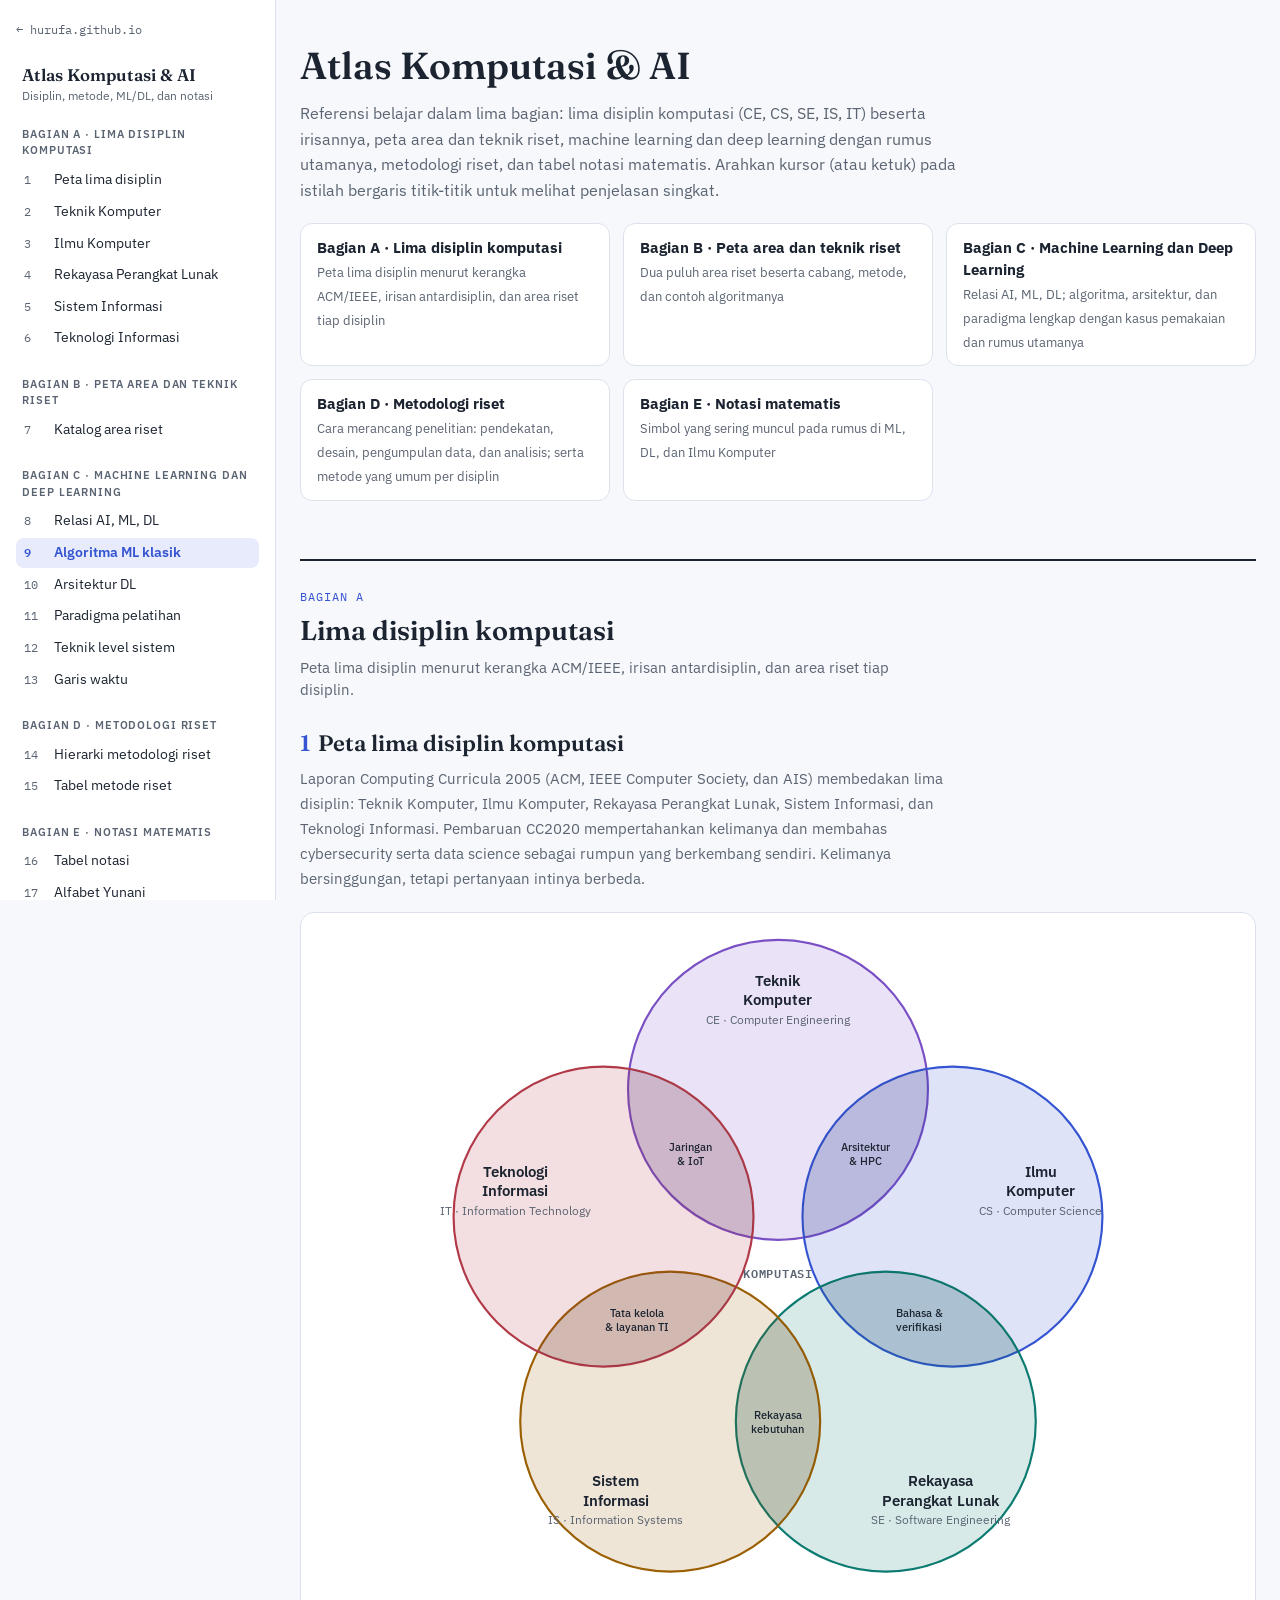
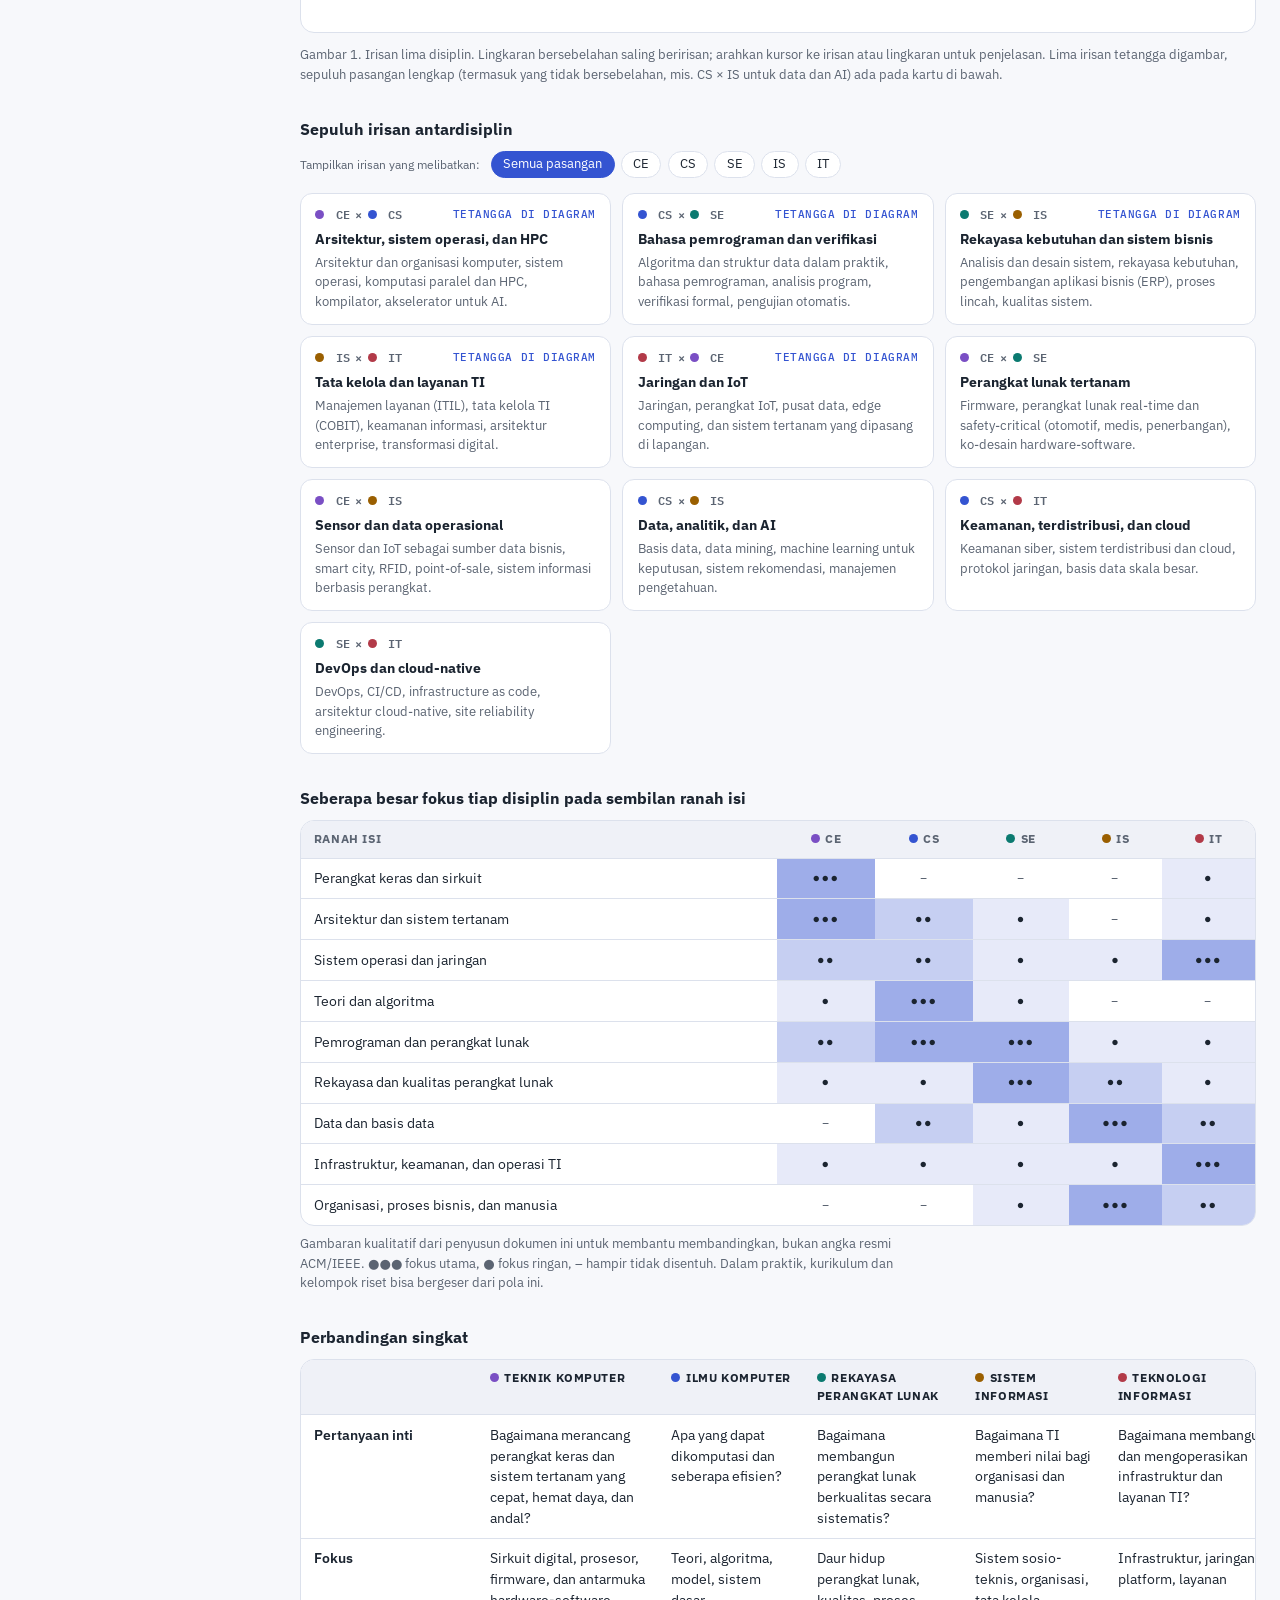
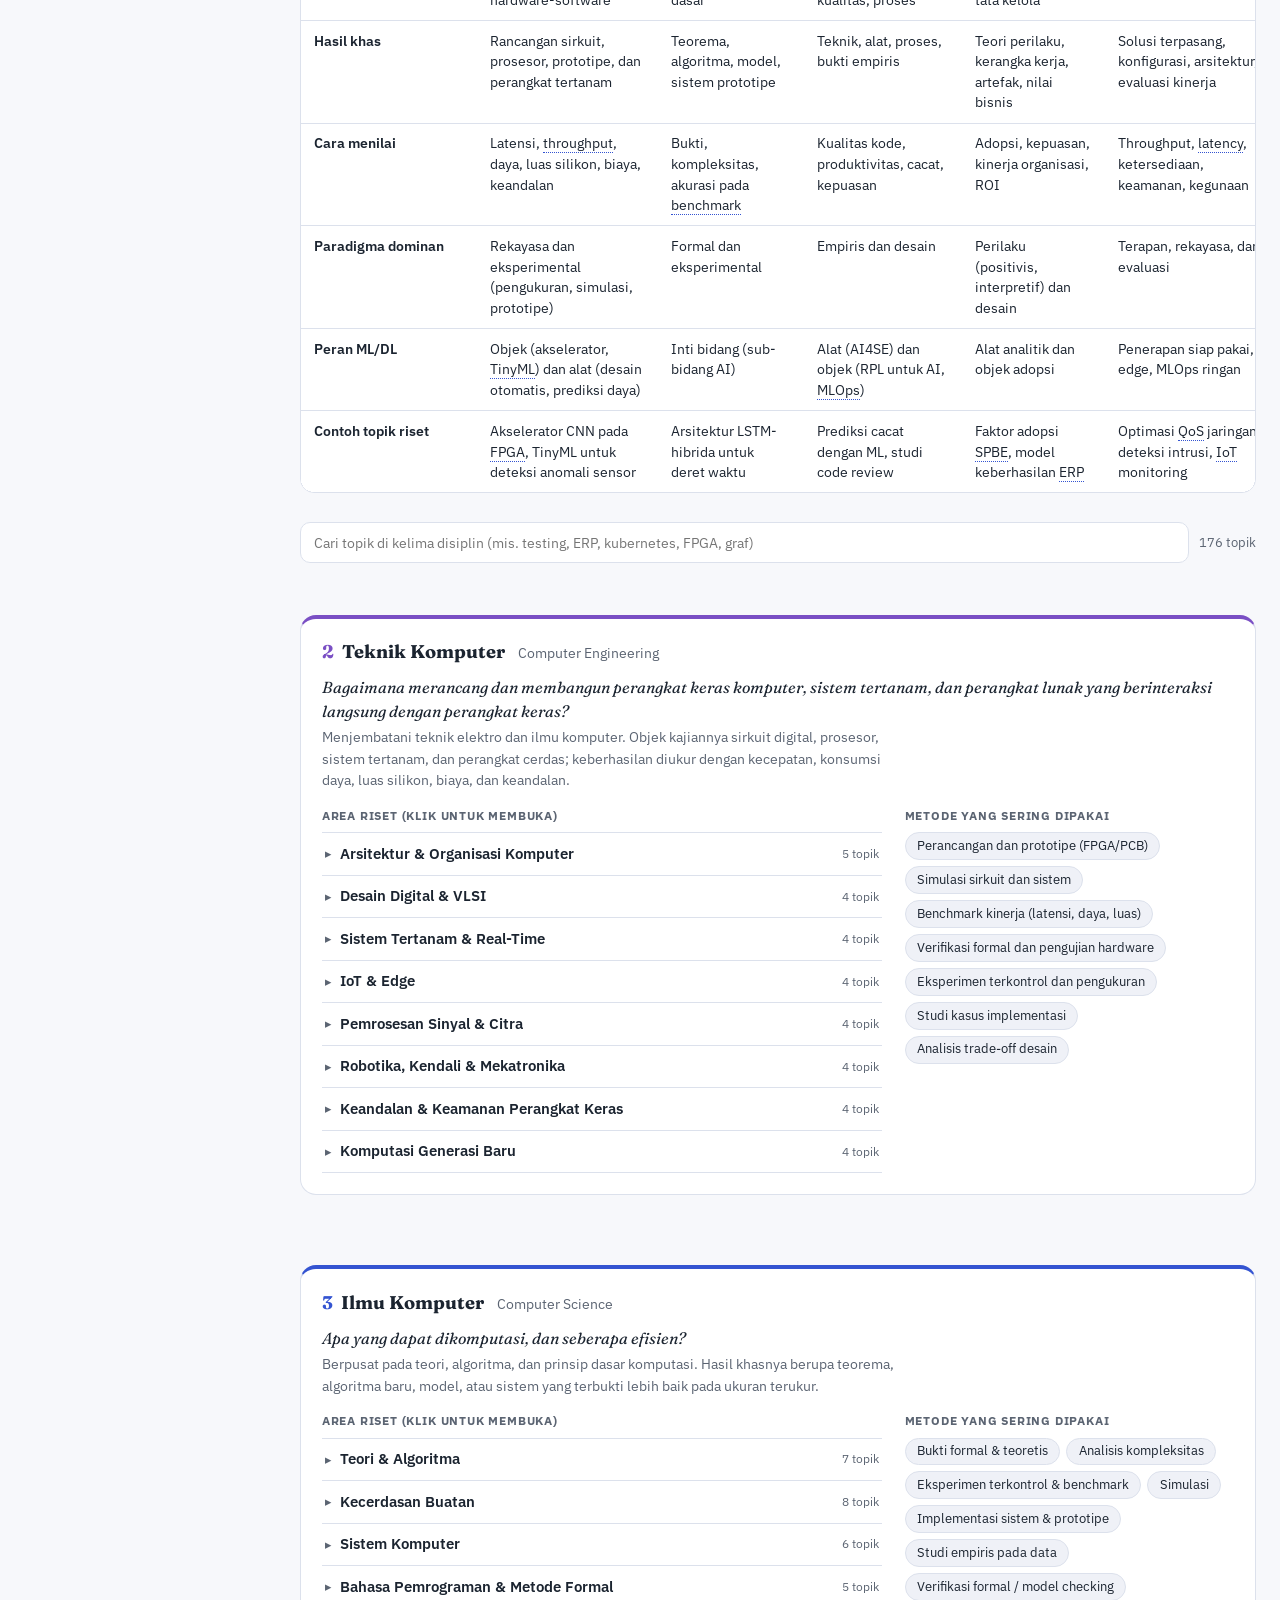
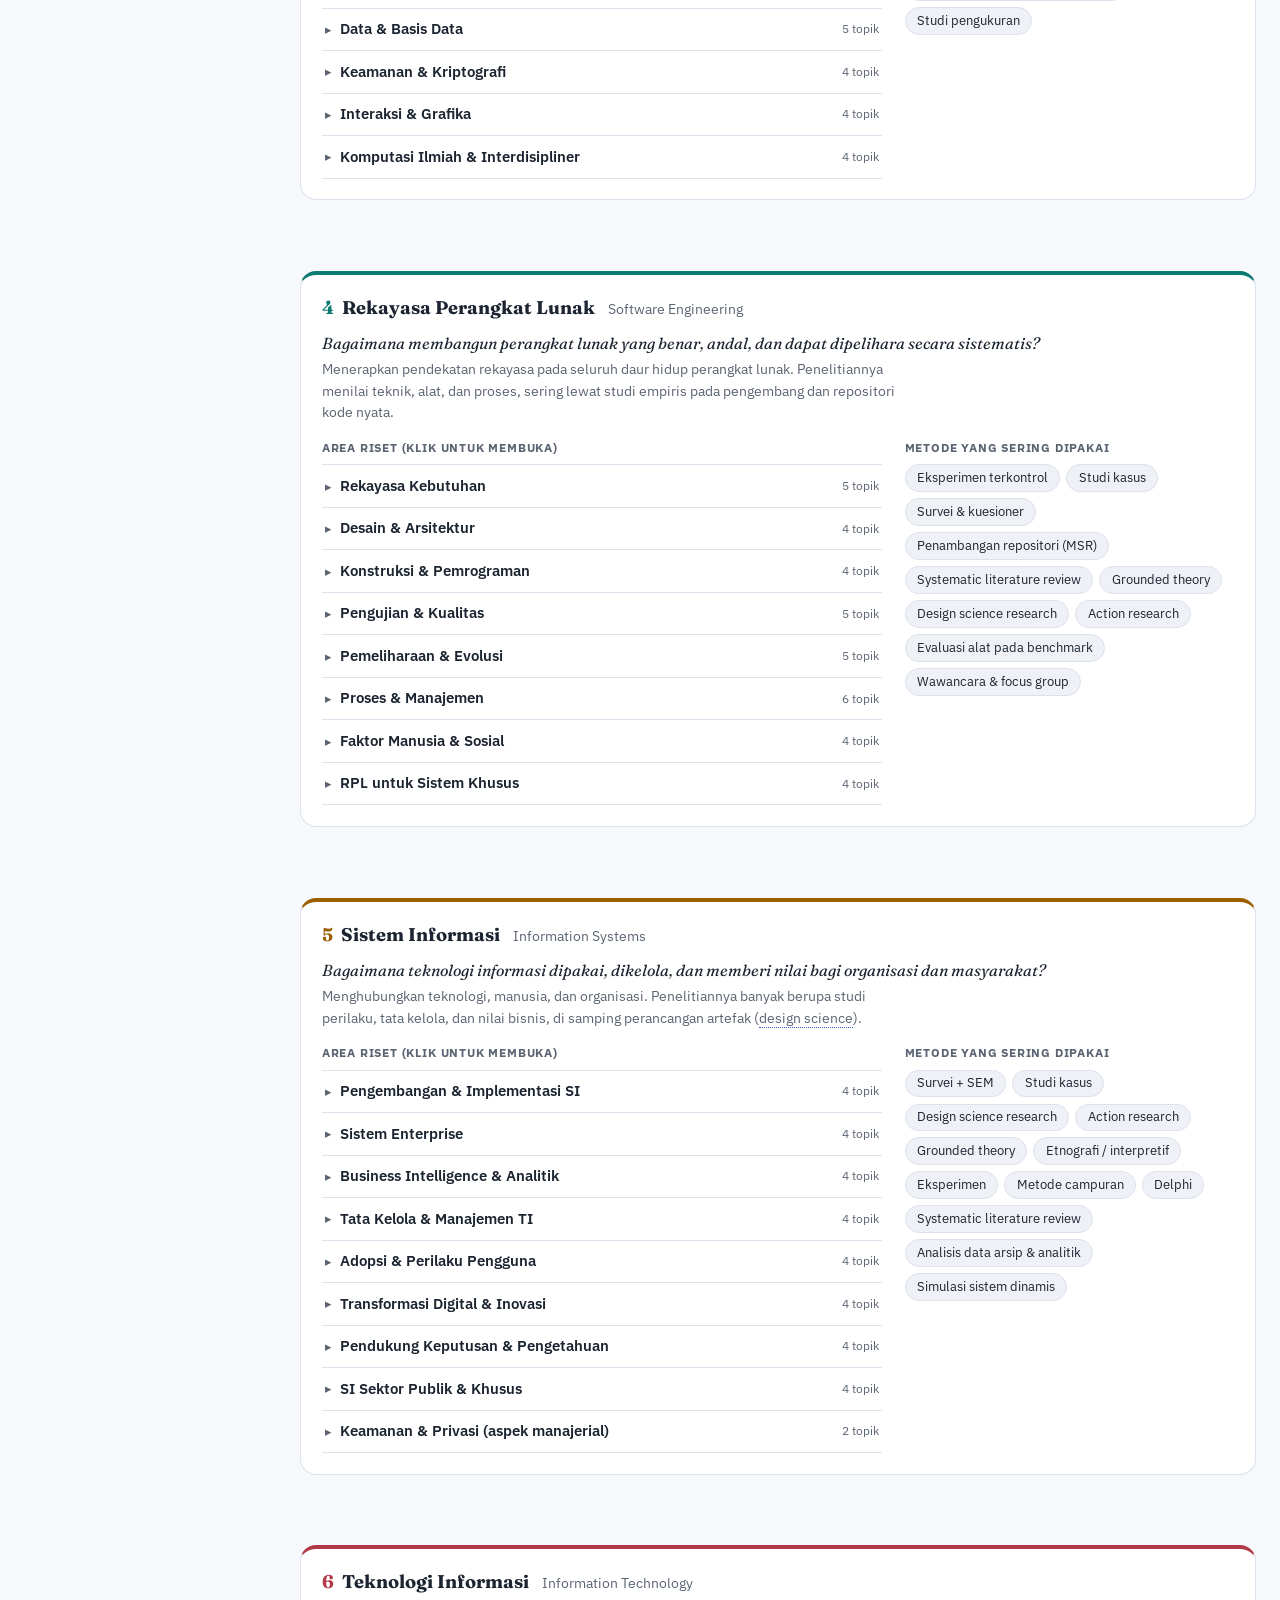
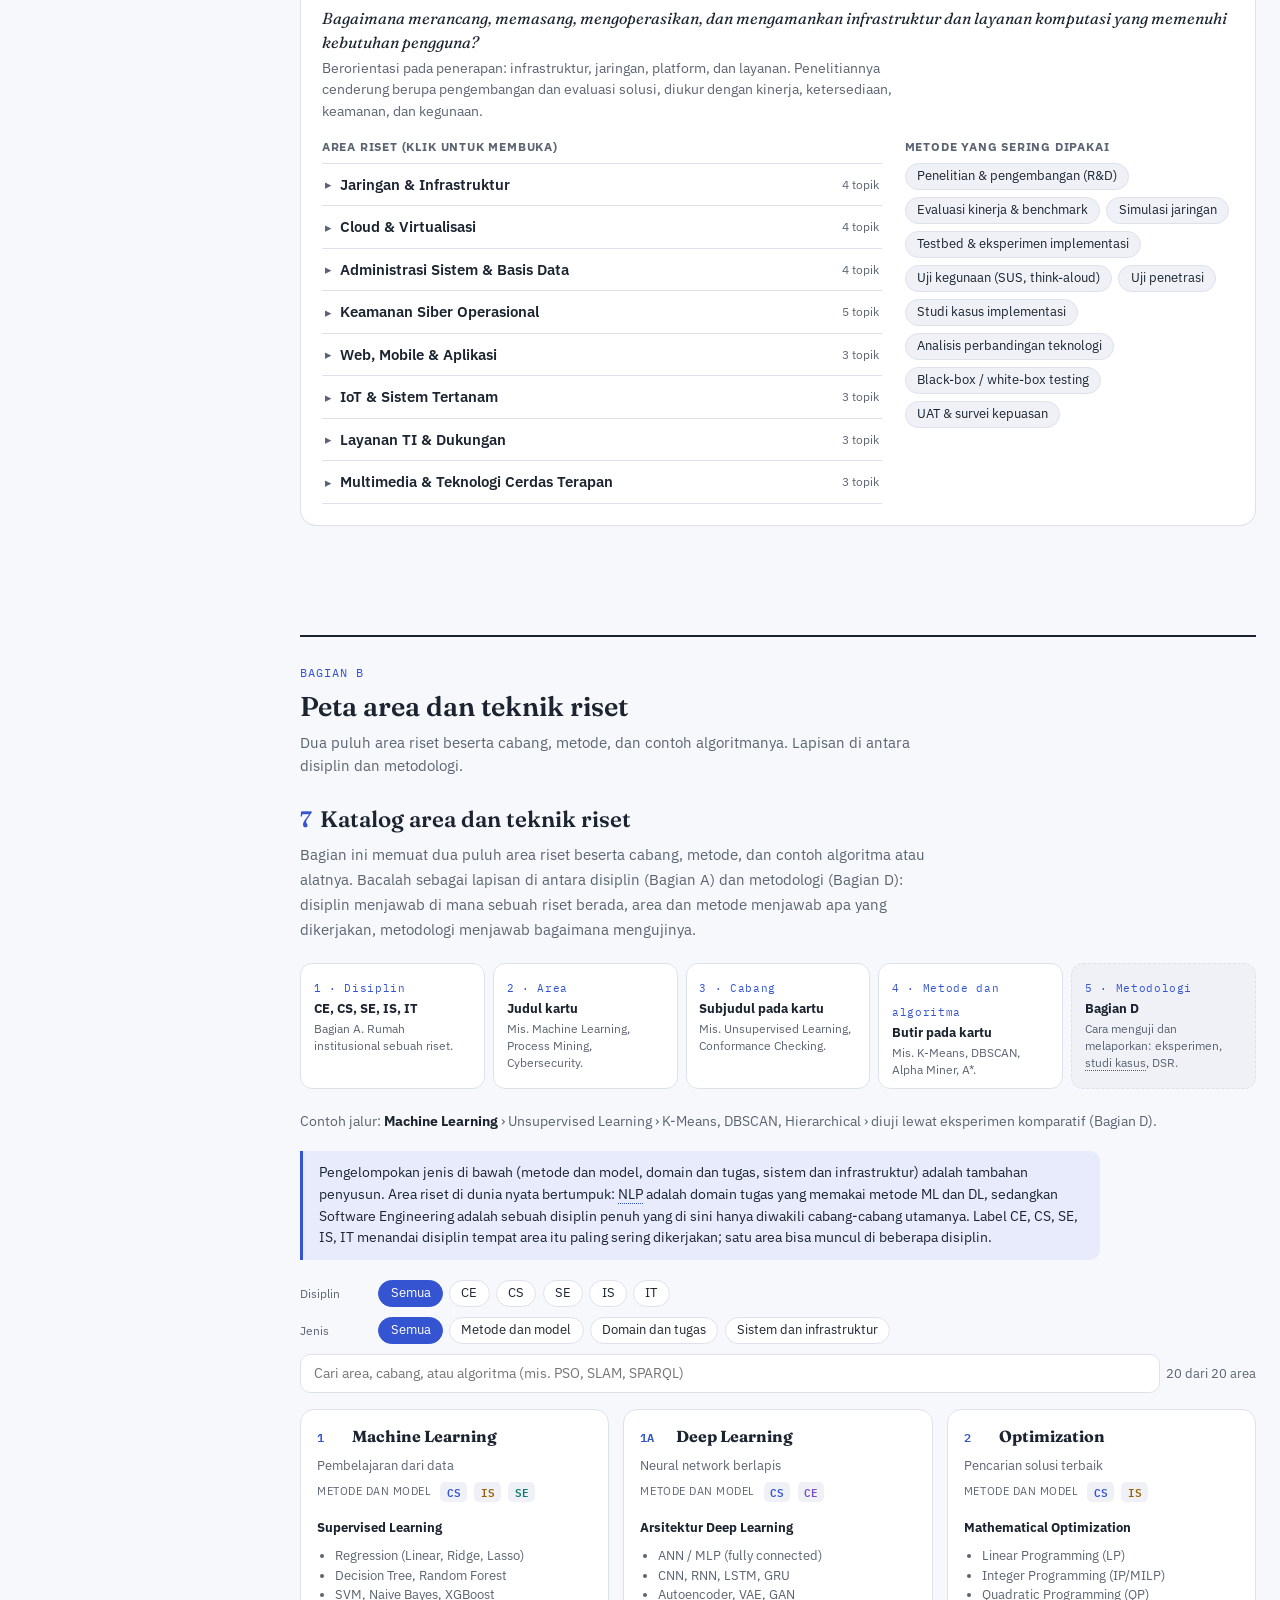
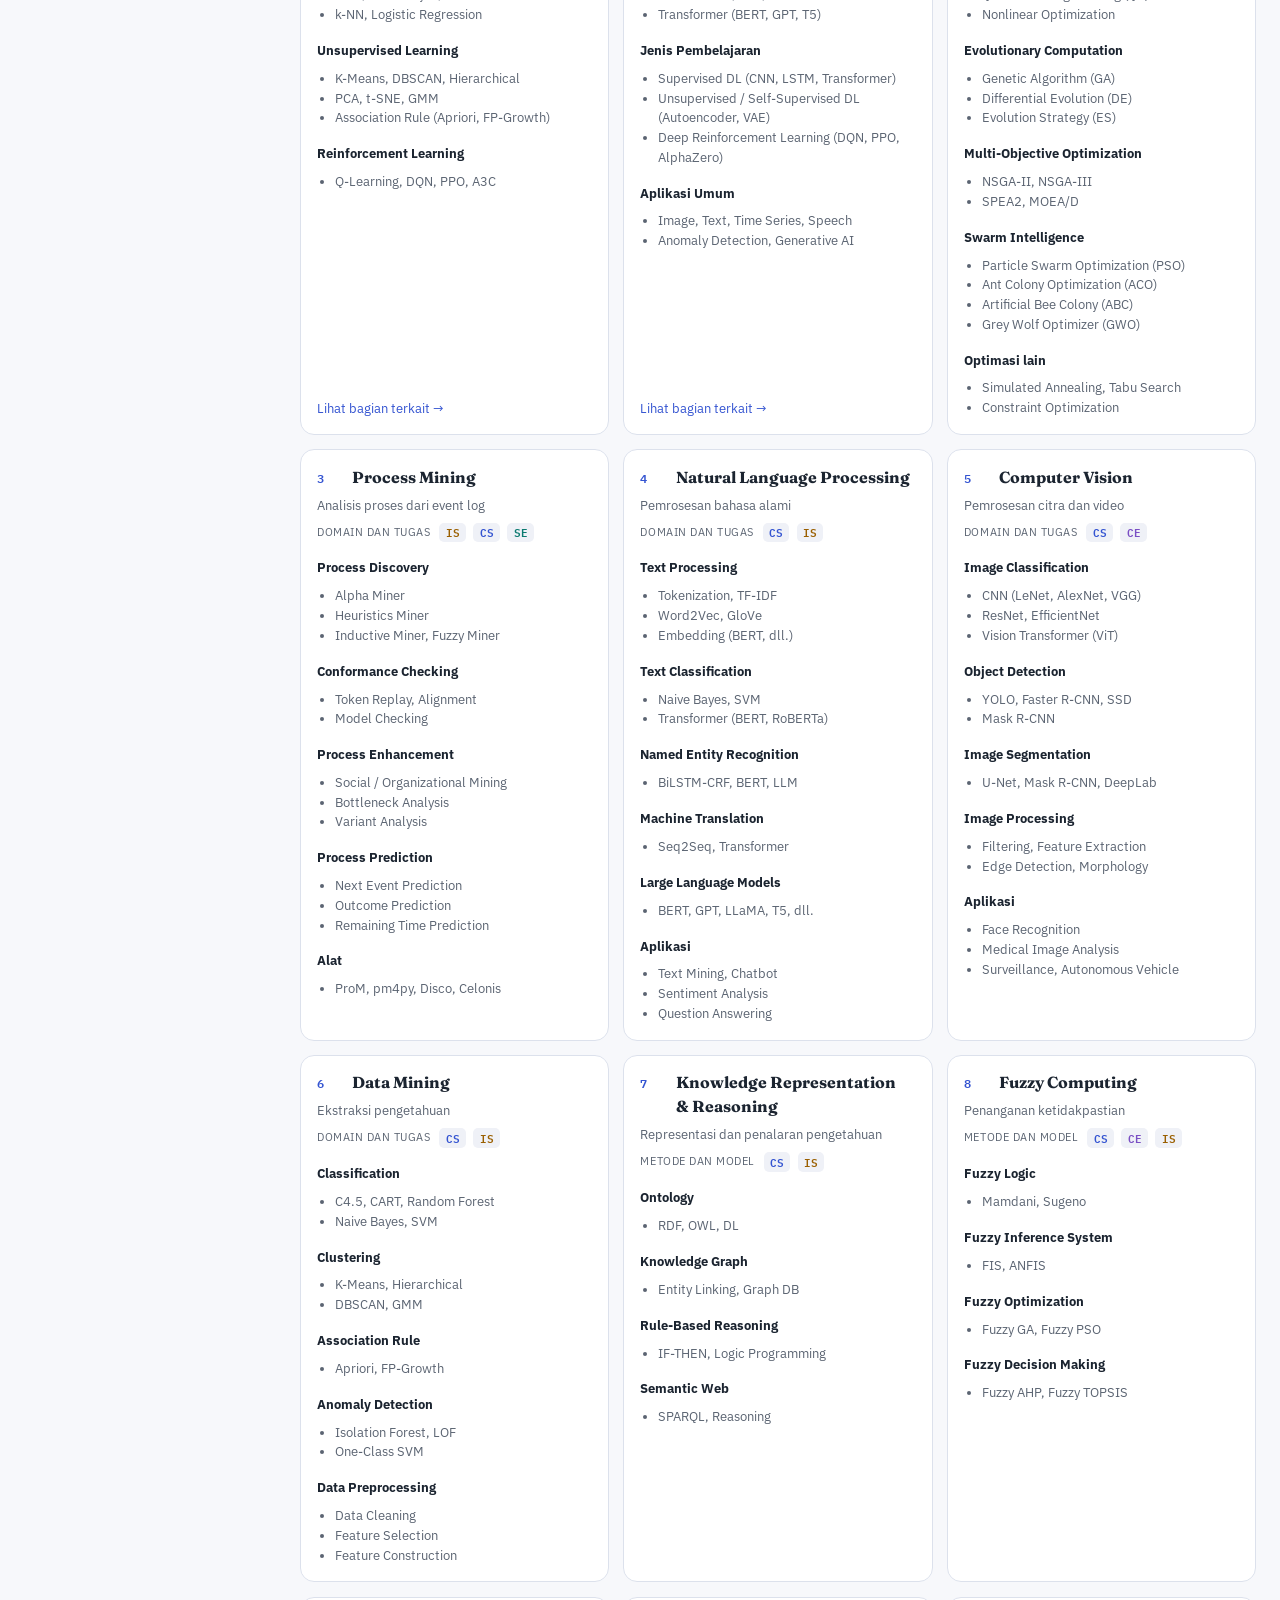
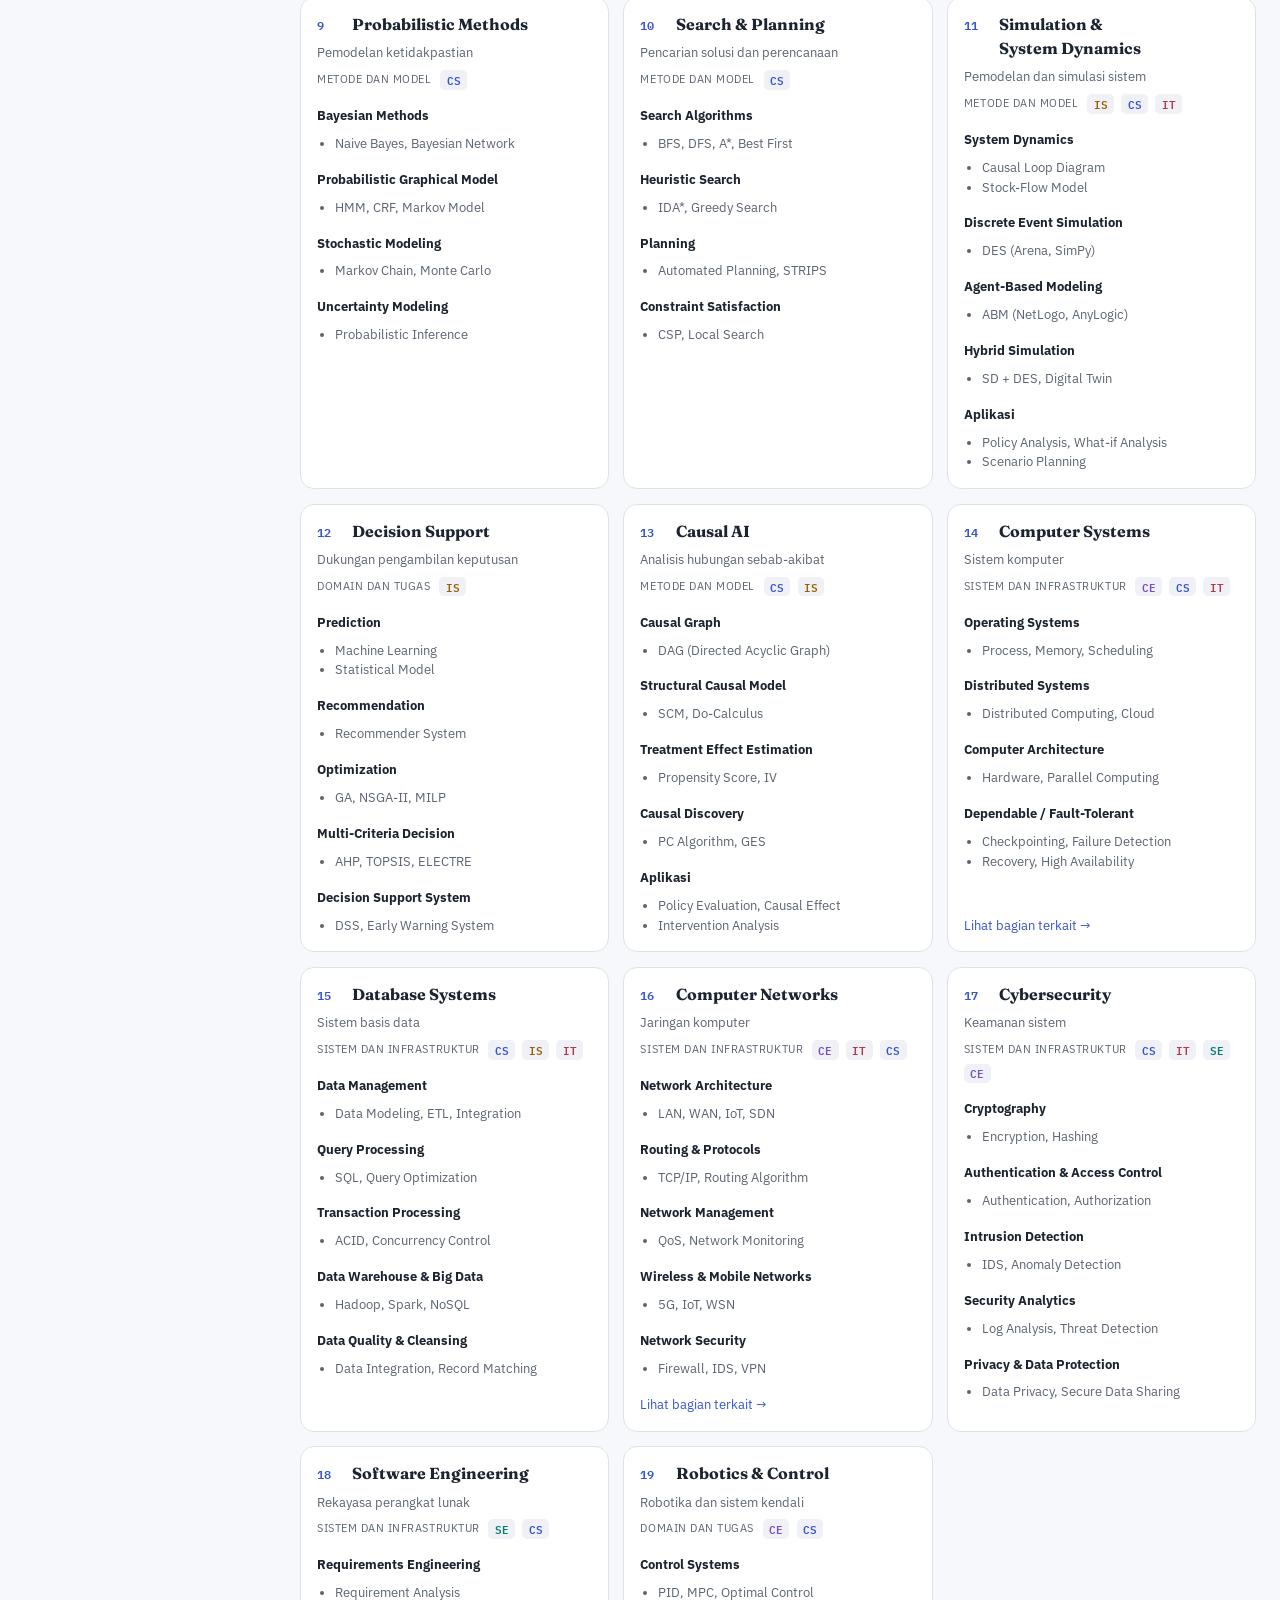
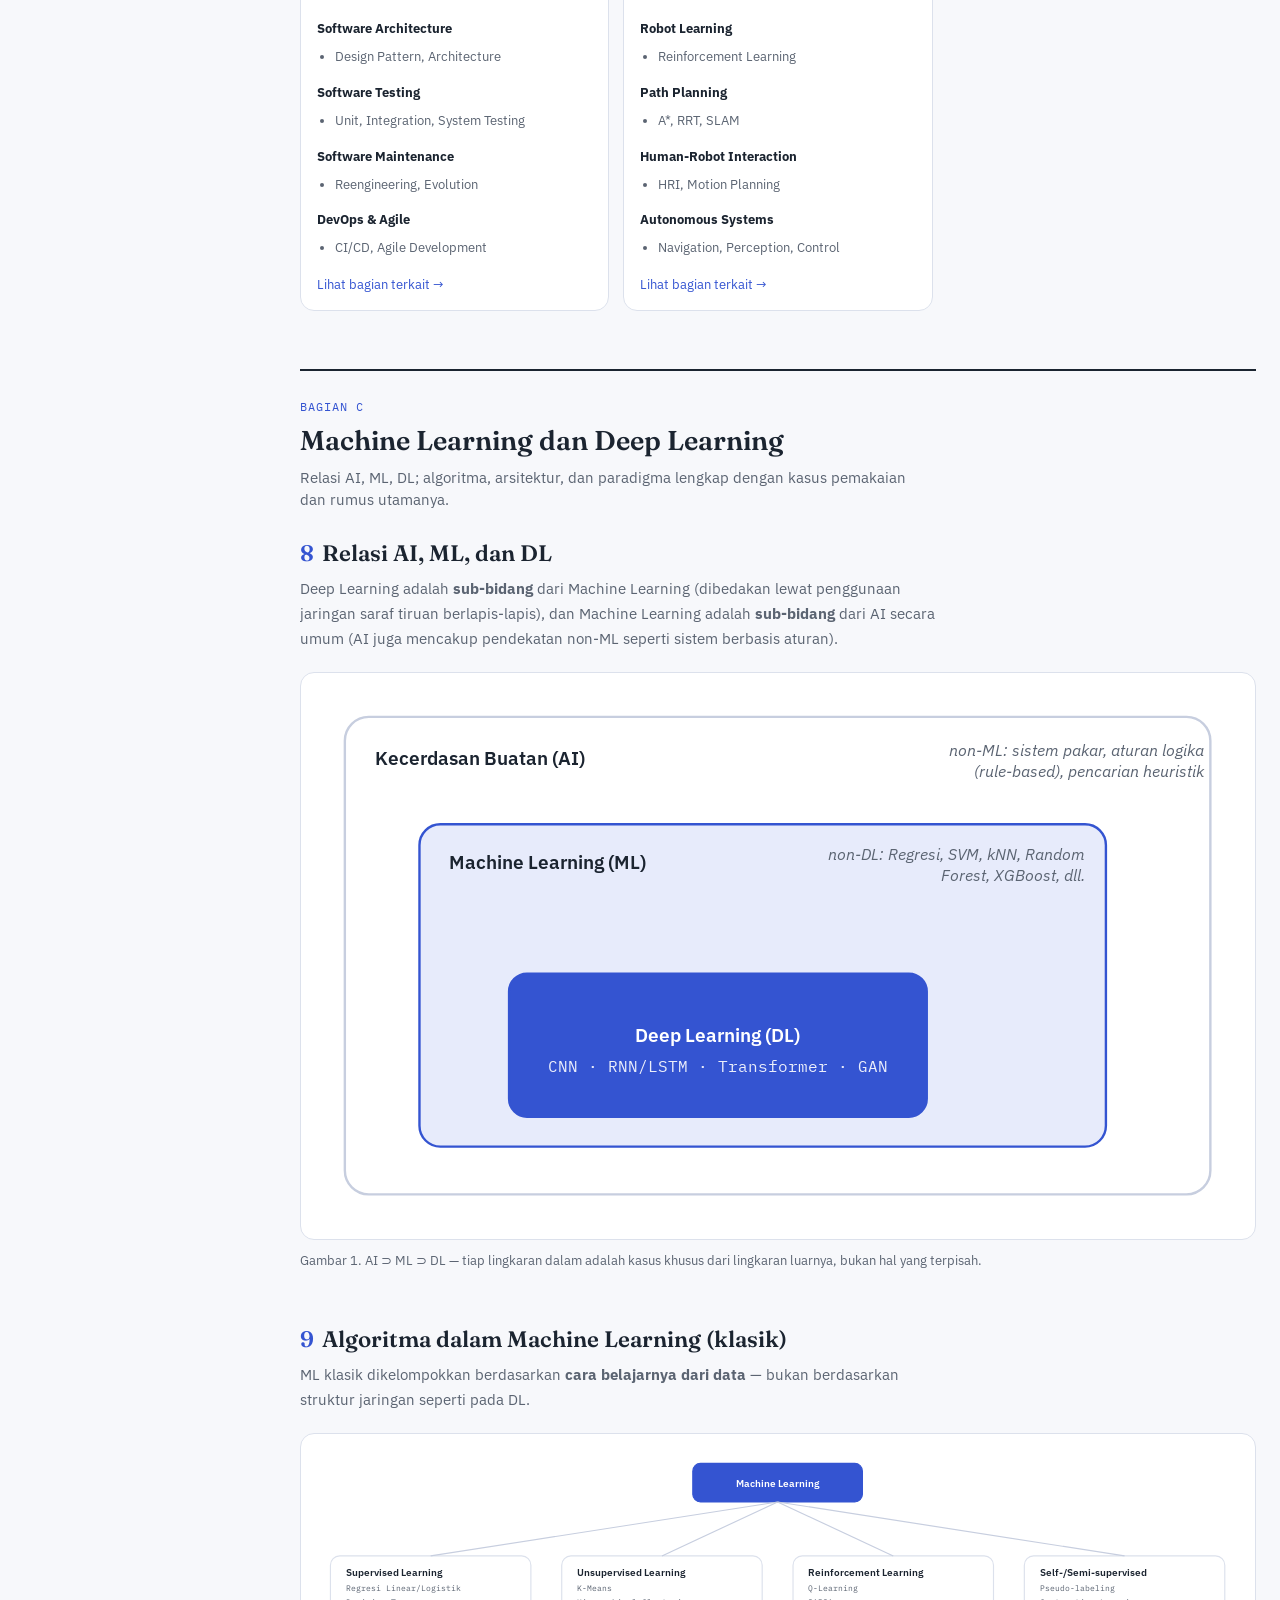
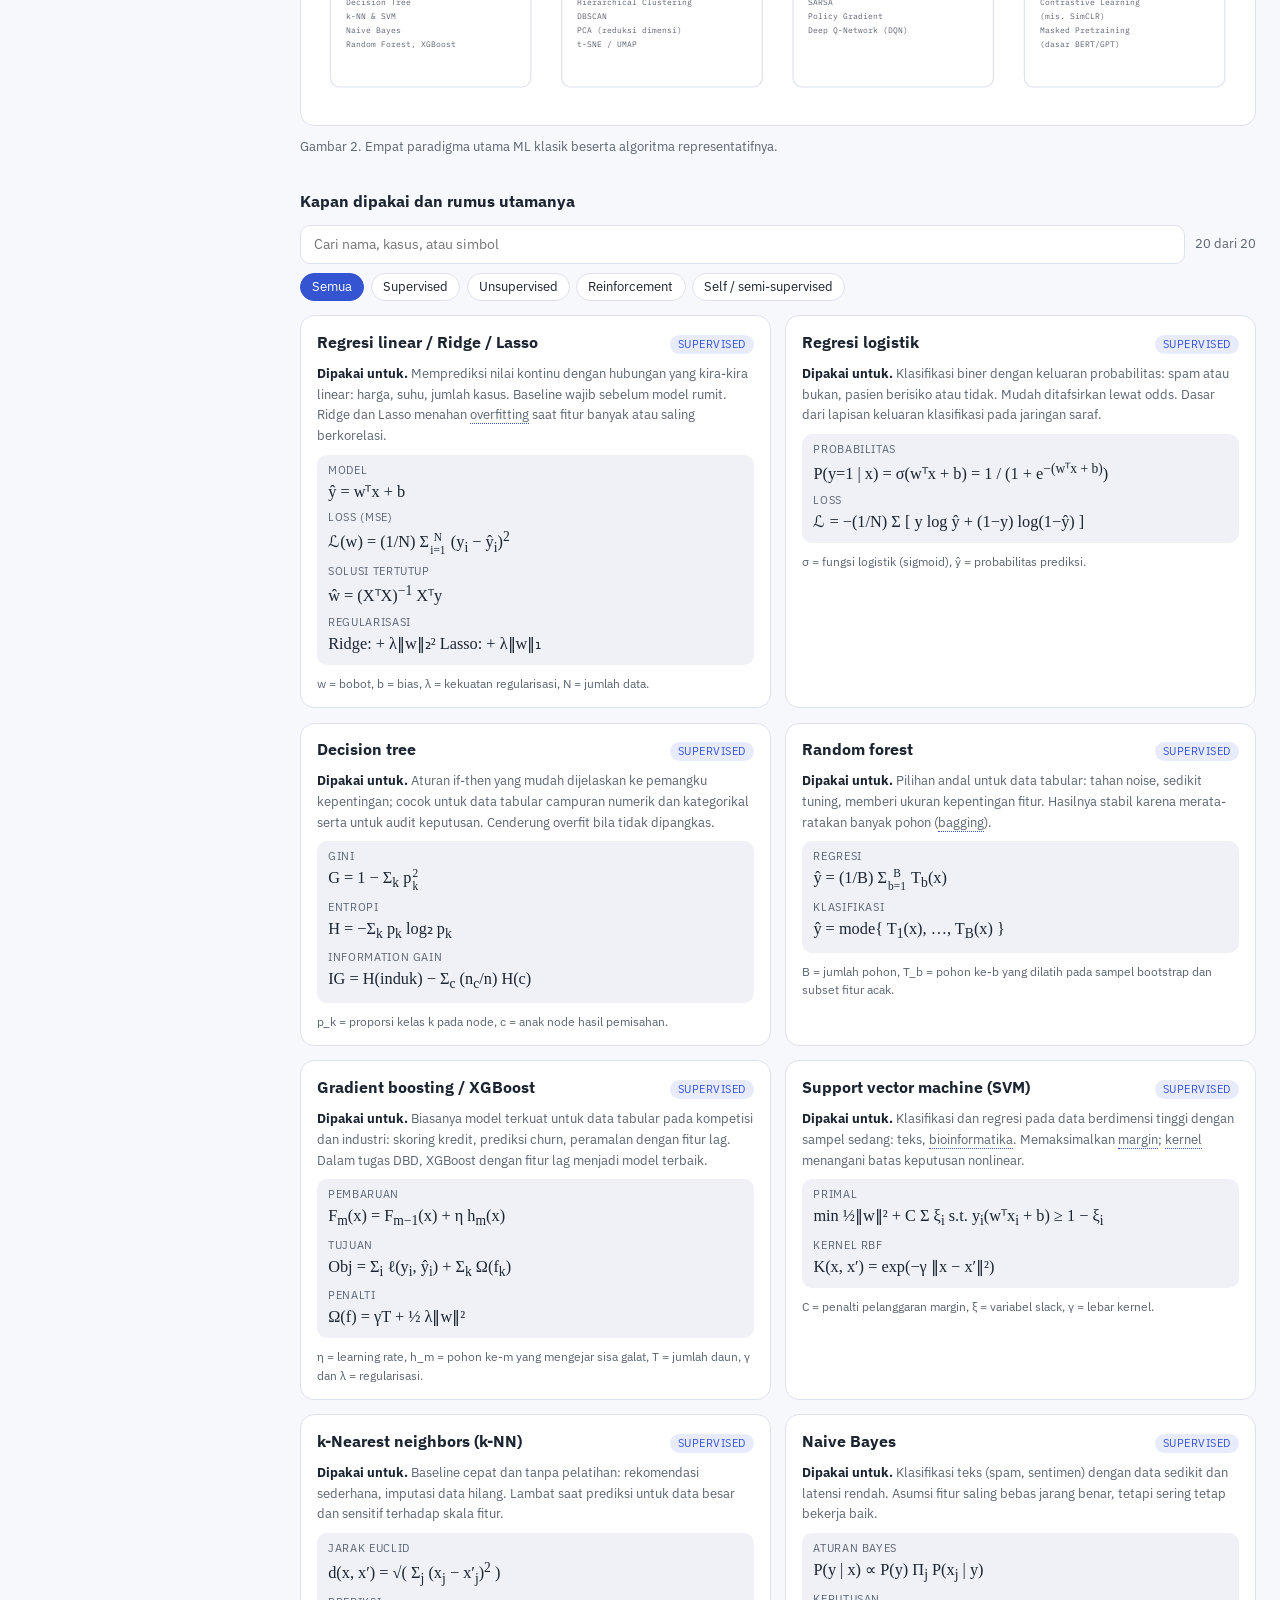
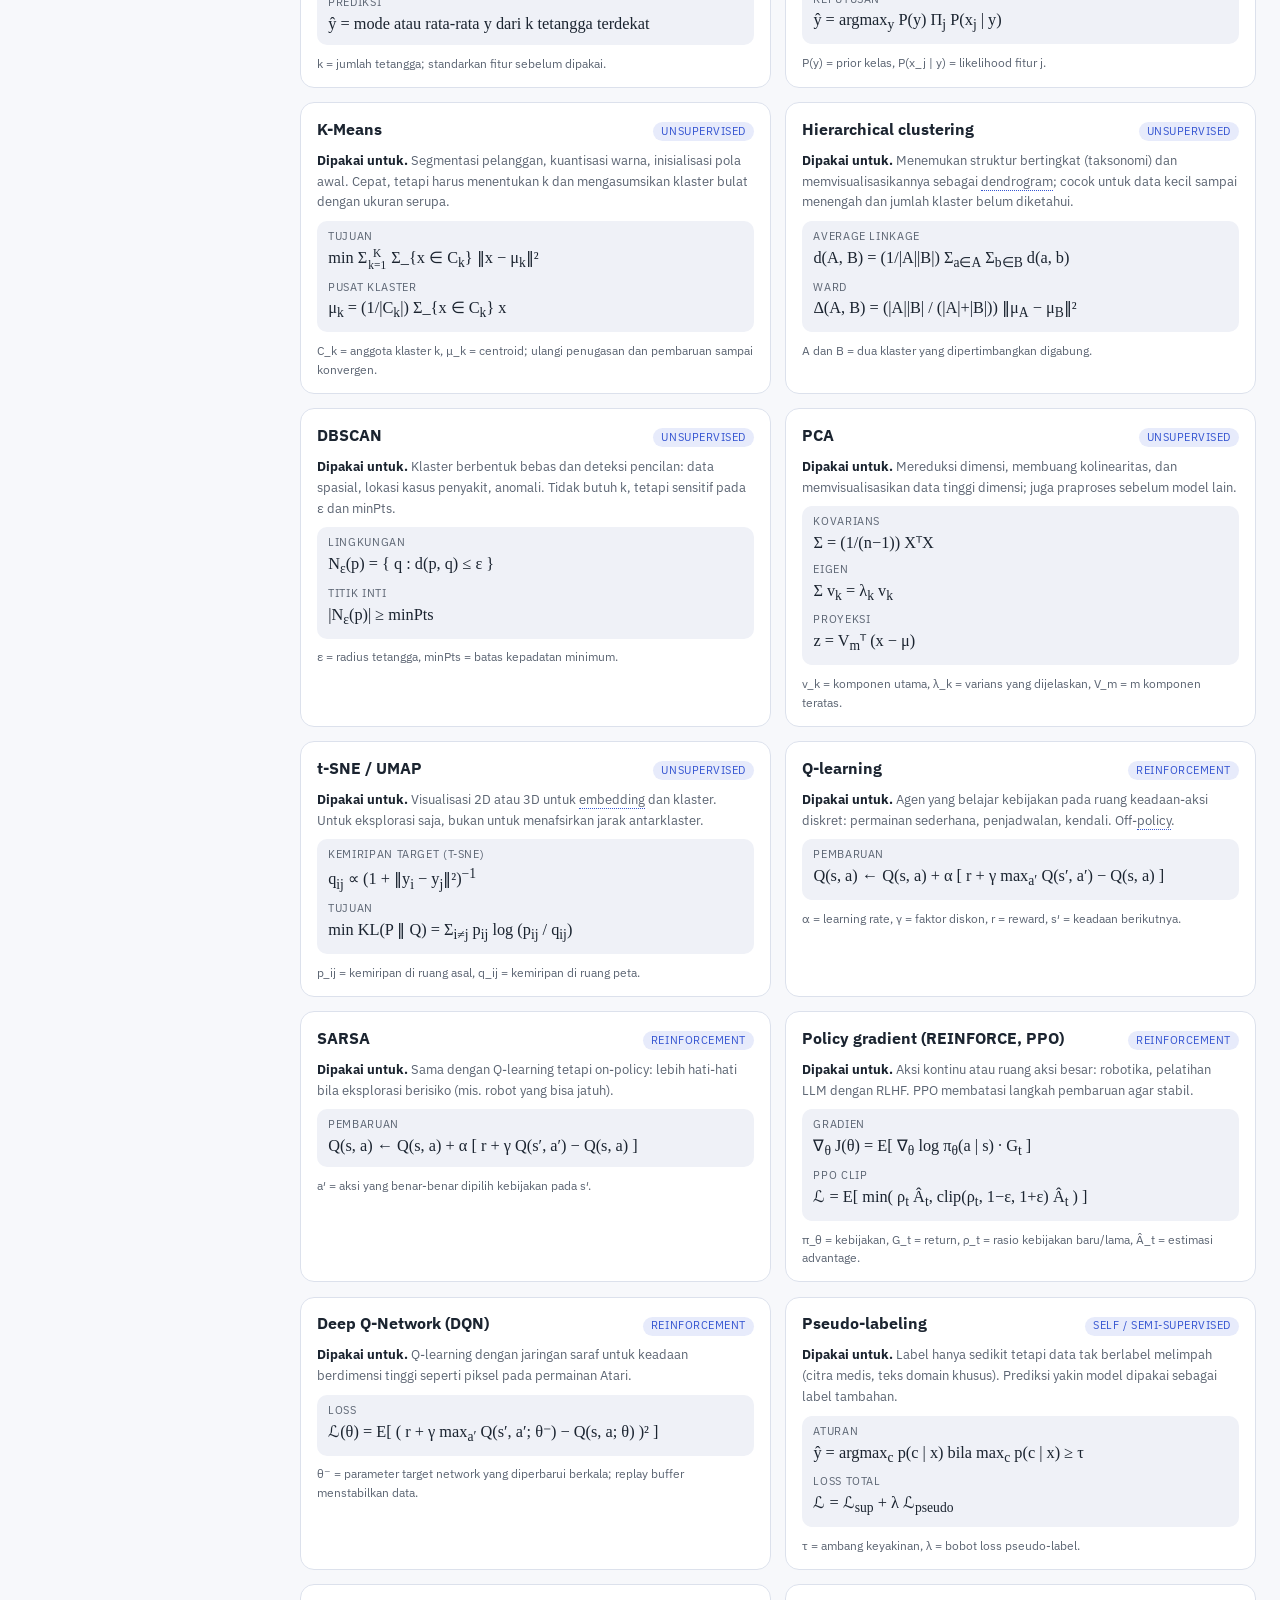
==== atlas/index.html @ 8d96bc9e "Add files via upload" ====
<!doctype html>
<html lang="id">
<head>
<meta charset="utf-8">
<meta name="viewport" content="width=device-width, initial-scale=1, viewport-fit=cover">
<title>Atlas Komputasi &amp; AI · Rizky Aditya Nugroho</title>
<meta name="description" content="Atlas Komputasi & AI: lima disiplin komputasi, peta area riset, machine learning dan deep learning, metodologi riset, dan notasi matematis.">
<link rel="icon" type="image/png" href="../assets/favicon.png">
<link rel="preconnect" href="https://fonts.googleapis.com">
<link rel="preconnect" href="https://fonts.gstatic.com" crossorigin>
<link rel="stylesheet" href="https://fonts.googleapis.com/css2?family=IBM+Plex+Sans:wght@400;500;600&family=IBM+Plex+Mono:wght@400;500;600&family=Fraunces:wght@500;600&display=swap">
<link rel="stylesheet" href="style.css">
</head>
<body>
<div class="app">
  <nav class="side" id="side" aria-label="Navigasi">
    <a class="home-link" href="/">← hurufa.github.io</a>
    <div class="brand">Atlas Komputasi &amp; AI<small>Disiplin, metode, ML/DL, dan notasi</small></div>
    <div class="navgroup"><h4>Bagian A · Lima disiplin komputasi</h4><a href="#sec-lima"><span class="n">1</span>Peta lima disiplin</a><a href="#sec-ce"><span class="n">2</span>Teknik Komputer</a><a href="#sec-cs"><span class="n">3</span>Ilmu Komputer</a><a href="#sec-se"><span class="n">4</span>Rekayasa Perangkat Lunak</a><a href="#sec-is"><span class="n">5</span>Sistem Informasi</a><a href="#sec-it"><span class="n">6</span>Teknologi Informasi</a></div>
<div class="navgroup"><h4>Bagian B · Peta area dan teknik riset</h4><a href="#sec-area"><span class="n">7</span>Katalog area riset</a></div>
<div class="navgroup"><h4>Bagian C · Machine Learning dan Deep Learning</h4><a href="#sec-relasi"><span class="n">8</span>Relasi AI, ML, DL</a><a href="#sec-mlalg"><span class="n">9</span>Algoritma ML klasik</a><a href="#sec-dlarch"><span class="n">10</span>Arsitektur DL</a><a href="#sec-paradigma"><span class="n">11</span>Paradigma pelatihan</a><a href="#sec-sistem"><span class="n">12</span>Teknik level sistem</a><a href="#sec-waktu"><span class="n">13</span>Garis waktu</a></div>
<div class="navgroup"><h4>Bagian D · Metodologi riset</h4><a href="#sec-metodologi"><span class="n">14</span>Hierarki metodologi riset</a><a href="#sec-tabelmetode"><span class="n">15</span>Tabel metode riset</a></div>
<div class="navgroup"><h4>Bagian E · Notasi matematis</h4><a href="#sec-notasi"><span class="n">16</span>Tabel notasi</a><a href="#sec-yunani"><span class="n">17</span>Alfabet Yunani</a><a href="#sec-rumus"><span class="n">18</span>Membedah rumus</a></div>

    <div class="side-foot">
      <button class="btn" id="themeBtn" type="button" aria-label="Ganti tema">Tema: otomatis</button>
    </div>
  </nav>
  <div class="scrim" id="scrim"></div>

  <main>
    <div class="topbar">
      <button class="btn" id="menuBtn" type="button" aria-label="Buka navigasi" aria-expanded="false">Menu</button>
      <span class="t">Atlas Komputasi &amp; AI</span>
    </div>
    <div class="wrap">
<h1>Atlas Komputasi &amp; AI</h1>
<p class="subtitle">Referensi belajar dalam lima bagian: lima disiplin komputasi (CE, CS, SE, IS, IT) beserta irisannya, peta area dan teknik riset, machine learning dan deep learning dengan rumus utamanya, metodologi riset, dan tabel notasi matematis. Arahkan kursor (atau ketuk) pada istilah bergaris titik-titik untuk melihat penjelasan singkat.</p>
<div class="toc"><a href="#bagian-a"><b>Bagian A · Lima disiplin komputasi</b><span>Peta lima disiplin menurut kerangka ACM/IEEE, irisan antardisiplin, dan area riset tiap disiplin</span></a><a href="#bagian-b"><b>Bagian B · Peta area dan teknik riset</b><span>Dua puluh area riset beserta cabang, metode, dan contoh algoritmanya</span></a><a href="#bagian-c"><b>Bagian C · Machine Learning dan Deep Learning</b><span>Relasi AI, ML, DL; algoritma, arsitektur, dan paradigma lengkap dengan kasus pemakaian dan rumus utamanya</span></a><a href="#bagian-d"><b>Bagian D · Metodologi riset</b><span>Cara merancang penelitian: pendekatan, desain, pengumpulan data, dan analisis; serta metode yang umum per disiplin</span></a><a href="#bagian-e"><b>Bagian E · Notasi matematis</b><span>Simbol yang sering muncul pada rumus di ML, DL, dan Ilmu Komputer</span></a></div>
<div class="part" id="bagian-a"><span class="eyebrow">Bagian A</span><h2>Lima disiplin komputasi</h2><p>Peta lima disiplin menurut kerangka ACM/IEEE, irisan antardisiplin, dan area riset tiap disiplin.</p></div>
<section id="sec-lima">
<h2><span class="num">1</span>Peta lima disiplin komputasi</h2>
<p class="lead">Laporan Computing Curricula 2005 (ACM, IEEE Computer Society, dan AIS) membedakan lima disiplin: Teknik Komputer, Ilmu Komputer, Rekayasa Perangkat Lunak, Sistem Informasi, dan Teknologi Informasi. Pembaruan CC2020 mempertahankan kelimanya dan membahas cybersecurity serta data science sebagai rumpun yang berkembang sendiri. Kelimanya bersinggungan, tetapi pertanyaan intinya berbeda.</p>
<figure><div class="diagram-scroll"><svg viewBox="0 0 760 640" role="img" aria-label="Diagram irisan lima disiplin komputasi: Teknik Komputer, Ilmu Komputer, Rekayasa Perangkat Lunak, Sistem Informasi, Teknologi Informasi" style="width:100%;min-width:560px;height:auto;display:block;margin:0 auto;max-width:820px"><defs><clipPath id="clip-ce"><circle cx="380.0" cy="150.0" r="139"/></clipPath><clipPath id="clip-cs"><circle cx="541.7" cy="267.5" r="139"/></clipPath><clipPath id="clip-se"><circle cx="479.9" cy="457.5" r="139"/></clipPath><clipPath id="clip-is"><circle cx="280.1" cy="457.5" r="139"/></clipPath><clipPath id="clip-it"><circle cx="218.3" cy="267.5" r="139"/></clipPath></defs><circle class="v5c" cx="380.0" cy="150.0" r="139" fill="var(--ce)" fill-opacity="0.16" stroke="var(--ce)" data-tip="Computer Engineering: perangkat keras, sistem tertanam, arsitektur komputer." data-tiphead="Teknik Komputer" style="cursor:help"/><circle class="v5c" cx="541.7" cy="267.5" r="139" fill="var(--cs)" fill-opacity="0.16" stroke="var(--cs)" data-tip="Computer Science: teori, algoritma, dan prinsip dasar komputasi." data-tiphead="Ilmu Komputer" style="cursor:help"/><circle class="v5c" cx="479.9" cy="457.5" r="139" fill="var(--se)" fill-opacity="0.16" stroke="var(--se)" data-tip="Software Engineering: membangun perangkat lunak besar secara sistematis dan berkualitas." data-tiphead="Rekayasa Perangkat Lunak" style="cursor:help"/><circle class="v5c" cx="280.1" cy="457.5" r="139" fill="var(--is)" fill-opacity="0.16" stroke="var(--is)" data-tip="Information Systems: sistem sosio-teknis yang mendukung organisasi." data-tiphead="Sistem Informasi" style="cursor:help"/><circle class="v5c" cx="218.3" cy="267.5" r="139" fill="var(--it)" fill-opacity="0.16" stroke="var(--it)" data-tip="Information Technology: memasang, mengoperasikan, dan mengamankan infrastruktur dan layanan." data-tiphead="Teknologi Informasi" style="cursor:help"/><circle class="v5l" cx="380.0" cy="150.0" r="139" clip-path="url(#clip-cs)" data-tip="Arsitektur dan organisasi komputer, sistem operasi, komputasi paralel dan HPC, kompilator, akselerator untuk AI." data-tiphead="CE ∩ CS: Arsitektur, sistem operasi, dan HPC"/><circle class="v5l" cx="541.7" cy="267.5" r="139" clip-path="url(#clip-se)" data-tip="Algoritma dan struktur data dalam praktik, bahasa pemrograman, analisis program, verifikasi formal, pengujian otomatis." data-tiphead="CS ∩ SE: Bahasa pemrograman dan verifikasi"/><circle class="v5l" cx="479.9" cy="457.5" r="139" clip-path="url(#clip-is)" data-tip="Analisis dan desain sistem, rekayasa kebutuhan, pengembangan aplikasi bisnis (ERP), proses lincah, kualitas sistem." data-tiphead="SE ∩ IS: Rekayasa kebutuhan dan sistem bisnis"/><circle class="v5l" cx="280.1" cy="457.5" r="139" clip-path="url(#clip-it)" data-tip="Manajemen layanan (ITIL), tata kelola TI (COBIT), keamanan informasi, arsitektur enterprise, transformasi digital." data-tiphead="IS ∩ IT: Tata kelola dan layanan TI"/><circle class="v5l" cx="218.3" cy="267.5" r="139" clip-path="url(#clip-ce)" data-tip="Jaringan, perangkat IoT, pusat data, edge computing, dan sistem tertanam yang dipasang di lapangan." data-tiphead="IT ∩ CE: Jaringan dan IoT"/><text class="v5-name" x="380.0" y="53.8">Teknik</text><text class="v5-name" x="380.0" y="71.8">Komputer</text><text class="v5-sub" x="380.0" y="88.8">CE · Computer Engineering</text><text class="v5-name" x="623.6" y="230.8">Ilmu</text><text class="v5-name" x="623.6" y="248.8">Komputer</text><text class="v5-sub" x="623.6" y="265.8">CS · Computer Science</text><text class="v5-name" x="530.6" y="517.3">Rekayasa</text><text class="v5-name" x="530.6" y="535.3">Perangkat Lunak</text><text class="v5-sub" x="530.6" y="552.3">SE · Software Engineering</text><text class="v5-name" x="229.4" y="517.3">Sistem</text><text class="v5-name" x="229.4" y="535.3">Informasi</text><text class="v5-sub" x="229.4" y="552.3">IS · Information Systems</text><text class="v5-name" x="136.4" y="230.8">Teknologi</text><text class="v5-name" x="136.4" y="248.8">Informasi</text><text class="v5-sub" x="136.4" y="265.8">IT · Information Technology</text><text class="v5-lens" x="460.8" y="206.7">Arsitektur</text><text class="v5-lens" x="460.8" y="219.7">&amp; HPC</text><text class="v5-lens" x="510.8" y="360.5">Bahasa &amp;</text><text class="v5-lens" x="510.8" y="373.5">verifikasi</text><text class="v5-lens" x="380.0" y="455.5">Rekayasa</text><text class="v5-lens" x="380.0" y="468.5">kebutuhan</text><text class="v5-lens" x="249.2" y="360.5">Tata kelola</text><text class="v5-lens" x="249.2" y="373.5">&amp; layanan TI</text><text class="v5-lens" x="299.2" y="206.7">Jaringan</text><text class="v5-lens" x="299.2" y="219.7">&amp; IoT</text><text class="v5-center" x="380" y="324">KOMPUTASI</text></svg></div>
<figcaption>Gambar 1. Irisan lima disiplin. Lingkaran bersebelahan saling beririsan; arahkan kursor ke irisan atau lingkaran untuk penjelasan. Lima irisan tetangga digambar, sepuluh pasangan lengkap (termasuk yang tidak bersebelahan, mis. CS × IS untuk data dan AI) ada pada kartu di bawah.</figcaption></figure>

<h3 class="subh">Sepuluh irisan antardisiplin</h3>
<div class="filters" id="pfilter"><span class="lab">Tampilkan irisan yang melibatkan:</span></div>
<div class="pairs" id="pairs"><div class="pcard" data-p="ce cs"><div class="pk"><span class="dot ce"></span>CE <span>×</span> <span class="dot cs"></span>CS<span class="adj">tetangga di diagram</span></div><h4>Arsitektur, sistem operasi, dan HPC</h4><p>Arsitektur dan organisasi komputer, sistem operasi, komputasi paralel dan HPC, kompilator, akselerator untuk AI.</p></div><div class="pcard" data-p="cs se"><div class="pk"><span class="dot cs"></span>CS <span>×</span> <span class="dot se"></span>SE<span class="adj">tetangga di diagram</span></div><h4>Bahasa pemrograman dan verifikasi</h4><p>Algoritma dan struktur data dalam praktik, bahasa pemrograman, analisis program, verifikasi formal, pengujian otomatis.</p></div><div class="pcard" data-p="se is"><div class="pk"><span class="dot se"></span>SE <span>×</span> <span class="dot is"></span>IS<span class="adj">tetangga di diagram</span></div><h4>Rekayasa kebutuhan dan sistem bisnis</h4><p>Analisis dan desain sistem, rekayasa kebutuhan, pengembangan aplikasi bisnis (ERP), proses lincah, kualitas sistem.</p></div><div class="pcard" data-p="is it"><div class="pk"><span class="dot is"></span>IS <span>×</span> <span class="dot it"></span>IT<span class="adj">tetangga di diagram</span></div><h4>Tata kelola dan layanan TI</h4><p>Manajemen layanan (ITIL), tata kelola TI (COBIT), keamanan informasi, arsitektur enterprise, transformasi digital.</p></div><div class="pcard" data-p="it ce"><div class="pk"><span class="dot it"></span>IT <span>×</span> <span class="dot ce"></span>CE<span class="adj">tetangga di diagram</span></div><h4>Jaringan dan IoT</h4><p>Jaringan, perangkat IoT, pusat data, edge computing, dan sistem tertanam yang dipasang di lapangan.</p></div><div class="pcard" data-p="ce se"><div class="pk"><span class="dot ce"></span>CE <span>×</span> <span class="dot se"></span>SE</div><h4>Perangkat lunak tertanam</h4><p>Firmware, perangkat lunak real-time dan safety-critical (otomotif, medis, penerbangan), ko-desain hardware-software.</p></div><div class="pcard" data-p="ce is"><div class="pk"><span class="dot ce"></span>CE <span>×</span> <span class="dot is"></span>IS</div><h4>Sensor dan data operasional</h4><p>Sensor dan IoT sebagai sumber data bisnis, smart city, RFID, point-of-sale, sistem informasi berbasis perangkat.</p></div><div class="pcard" data-p="cs is"><div class="pk"><span class="dot cs"></span>CS <span>×</span> <span class="dot is"></span>IS</div><h4>Data, analitik, dan AI</h4><p>Basis data, data mining, machine learning untuk keputusan, sistem rekomendasi, manajemen pengetahuan.</p></div><div class="pcard" data-p="cs it"><div class="pk"><span class="dot cs"></span>CS <span>×</span> <span class="dot it"></span>IT</div><h4>Keamanan, terdistribusi, dan cloud</h4><p>Keamanan siber, sistem terdistribusi dan cloud, protokol jaringan, basis data skala besar.</p></div><div class="pcard" data-p="se it"><div class="pk"><span class="dot se"></span>SE <span>×</span> <span class="dot it"></span>IT</div><h4>DevOps dan cloud-native</h4><p>DevOps, CI/CD, infrastructure as code, arsitektur cloud-native, site reliability engineering.</p></div></div>

<h3 class="subh">Seberapa besar fokus tiap disiplin pada sembilan ranah isi</h3>
<div class="tbl-scroll"><table class="heat"><thead><tr><th>Ranah isi</th><th><span class="dot ce"></span>CE</th><th><span class="dot cs"></span>CS</th><th><span class="dot se"></span>SE</th><th><span class="dot is"></span>IS</th><th><span class="dot it"></span>IT</th></tr></thead><tbody><tr><td>Perangkat keras dan sirkuit</td><td class="h h3" aria-label="3 dari 3">●●●<span class="vh" hidden>3</span></td><td class="h h0" aria-label="0 dari 3">–<span class="vh" hidden>0</span></td><td class="h h0" aria-label="0 dari 3">–<span class="vh" hidden>0</span></td><td class="h h0" aria-label="0 dari 3">–<span class="vh" hidden>0</span></td><td class="h h1" aria-label="1 dari 3">●<span class="vh" hidden>1</span></td></tr><tr><td>Arsitektur dan sistem tertanam</td><td class="h h3" aria-label="3 dari 3">●●●<span class="vh" hidden>3</span></td><td class="h h2" aria-label="2 dari 3">●●<span class="vh" hidden>2</span></td><td class="h h1" aria-label="1 dari 3">●<span class="vh" hidden>1</span></td><td class="h h0" aria-label="0 dari 3">–<span class="vh" hidden>0</span></td><td class="h h1" aria-label="1 dari 3">●<span class="vh" hidden>1</span></td></tr><tr><td>Sistem operasi dan jaringan</td><td class="h h2" aria-label="2 dari 3">●●<span class="vh" hidden>2</span></td><td class="h h2" aria-label="2 dari 3">●●<span class="vh" hidden>2</span></td><td class="h h1" aria-label="1 dari 3">●<span class="vh" hidden>1</span></td><td class="h h1" aria-label="1 dari 3">●<span class="vh" hidden>1</span></td><td class="h h3" aria-label="3 dari 3">●●●<span class="vh" hidden>3</span></td></tr><tr><td>Teori dan algoritma</td><td class="h h1" aria-label="1 dari 3">●<span class="vh" hidden>1</span></td><td class="h h3" aria-label="3 dari 3">●●●<span class="vh" hidden>3</span></td><td class="h h1" aria-label="1 dari 3">●<span class="vh" hidden>1</span></td><td class="h h0" aria-label="0 dari 3">–<span class="vh" hidden>0</span></td><td class="h h0" aria-label="0 dari 3">–<span class="vh" hidden>0</span></td></tr><tr><td>Pemrograman dan perangkat lunak</td><td class="h h2" aria-label="2 dari 3">●●<span class="vh" hidden>2</span></td><td class="h h3" aria-label="3 dari 3">●●●<span class="vh" hidden>3</span></td><td class="h h3" aria-label="3 dari 3">●●●<span class="vh" hidden>3</span></td><td class="h h1" aria-label="1 dari 3">●<span class="vh" hidden>1</span></td><td class="h h1" aria-label="1 dari 3">●<span class="vh" hidden>1</span></td></tr><tr><td>Rekayasa dan kualitas perangkat lunak</td><td class="h h1" aria-label="1 dari 3">●<span class="vh" hidden>1</span></td><td class="h h1" aria-label="1 dari 3">●<span class="vh" hidden>1</span></td><td class="h h3" aria-label="3 dari 3">●●●<span class="vh" hidden>3</span></td><td class="h h2" aria-label="2 dari 3">●●<span class="vh" hidden>2</span></td><td class="h h1" aria-label="1 dari 3">●<span class="vh" hidden>1</span></td></tr><tr><td>Data dan basis data</td><td class="h h0" aria-label="0 dari 3">–<span class="vh" hidden>0</span></td><td class="h h2" aria-label="2 dari 3">●●<span class="vh" hidden>2</span></td><td class="h h1" aria-label="1 dari 3">●<span class="vh" hidden>1</span></td><td class="h h3" aria-label="3 dari 3">●●●<span class="vh" hidden>3</span></td><td class="h h2" aria-label="2 dari 3">●●<span class="vh" hidden>2</span></td></tr><tr><td>Infrastruktur, keamanan, dan operasi TI</td><td class="h h1" aria-label="1 dari 3">●<span class="vh" hidden>1</span></td><td class="h h1" aria-label="1 dari 3">●<span class="vh" hidden>1</span></td><td class="h h1" aria-label="1 dari 3">●<span class="vh" hidden>1</span></td><td class="h h1" aria-label="1 dari 3">●<span class="vh" hidden>1</span></td><td class="h h3" aria-label="3 dari 3">●●●<span class="vh" hidden>3</span></td></tr><tr><td>Organisasi, proses bisnis, dan manusia</td><td class="h h0" aria-label="0 dari 3">–<span class="vh" hidden>0</span></td><td class="h h0" aria-label="0 dari 3">–<span class="vh" hidden>0</span></td><td class="h h1" aria-label="1 dari 3">●<span class="vh" hidden>1</span></td><td class="h h3" aria-label="3 dari 3">●●●<span class="vh" hidden>3</span></td><td class="h h2" aria-label="2 dari 3">●●<span class="vh" hidden>2</span></td></tr></tbody></table></div>
<p class="note">Gambaran kualitatif dari penyusun dokumen ini untuk membantu membandingkan, bukan angka resmi ACM/IEEE. ●●● fokus utama, ● fokus ringan, – hampir tidak disentuh. Dalam praktik, kurikulum dan kelompok riset bisa bergeser dari pola ini.</p>

<h3 class="subh">Perbandingan singkat</h3>
<div class="tbl-scroll"><table class="ov" style="min-width:980px"><thead><tr><th></th><th class="fh"><span class="dot ce"></span>Teknik Komputer</th><th class="fh"><span class="dot cs"></span>Ilmu Komputer</th><th class="fh"><span class="dot se"></span>Rekayasa Perangkat Lunak</th><th class="fh"><span class="dot is"></span>Sistem Informasi</th><th class="fh"><span class="dot it"></span>Teknologi Informasi</th></tr></thead><tbody><tr><td>Pertanyaan inti</td><td>Bagaimana merancang perangkat keras dan sistem tertanam yang cepat, hemat daya, dan andal?</td><td>Apa yang dapat dikomputasi dan seberapa efisien?</td><td>Bagaimana membangun perangkat lunak berkualitas secara sistematis?</td><td>Bagaimana TI memberi nilai bagi organisasi dan manusia?</td><td>Bagaimana membangun dan mengoperasikan infrastruktur dan layanan TI?</td></tr><tr><td>Fokus</td><td>Sirkuit digital, prosesor, firmware, dan antarmuka hardware-software</td><td>Teori, algoritma, model, sistem dasar</td><td>Daur hidup perangkat lunak, kualitas, proses</td><td>Sistem sosio-teknis, organisasi, tata kelola</td><td>Infrastruktur, jaringan, platform, layanan</td></tr><tr><td>Hasil khas</td><td>Rancangan sirkuit, prosesor, prototipe, dan perangkat tertanam</td><td>Teorema, algoritma, model, sistem prototipe</td><td>Teknik, alat, proses, bukti empiris</td><td>Teori perilaku, kerangka kerja, artefak, nilai bisnis</td><td>Solusi terpasang, konfigurasi, arsitektur, evaluasi kinerja</td></tr><tr><td>Cara menilai</td><td>Latensi, throughput, daya, luas silikon, biaya, keandalan</td><td>Bukti, kompleksitas, akurasi pada benchmark</td><td>Kualitas kode, produktivitas, cacat, kepuasan</td><td>Adopsi, kepuasan, kinerja organisasi, ROI</td><td>Throughput, latency, ketersediaan, keamanan, kegunaan</td></tr><tr><td>Paradigma dominan</td><td>Rekayasa dan eksperimental (pengukuran, simulasi, prototipe)</td><td>Formal dan eksperimental</td><td>Empiris dan desain</td><td>Perilaku (positivis, interpretif) dan desain</td><td>Terapan, rekayasa, dan evaluasi</td></tr><tr><td>Peran ML/DL</td><td>Objek (akselerator, TinyML) dan alat (desain otomatis, prediksi daya)</td><td>Inti bidang (sub-bidang AI)</td><td>Alat (AI4SE) dan objek (RPL untuk AI, MLOps)</td><td>Alat analitik dan objek adopsi</td><td>Penerapan siap pakai, edge, MLOps ringan</td></tr><tr><td>Contoh topik riset</td><td>Akselerator CNN pada FPGA, TinyML untuk deteksi anomali sensor</td><td>Arsitektur LSTM-hibrida untuk deret waktu</td><td>Prediksi cacat dengan ML, studi code review</td><td>Faktor adopsi SPBE, model keberhasilan ERP</td><td>Optimasi QoS jaringan, deteksi intrusi, IoT monitoring</td></tr></tbody></table></div>

<div class="search" style="margin-top:1.8rem">
  <input id="fsearch" type="search" placeholder="Cari topik di kelima disiplin (mis. testing, ERP, kubernetes, FPGA, graf)" aria-label="Cari topik">
  <span class="count" id="fcount"></span>
</div>
</section>
<div class="fields"><section id="sec-ce" class="field" style="border-top:4px solid var(--ce)">
<div class="fhead"><h3><span class="num" style="color:var(--ce)">2</span>Teknik Komputer</h3><span class="en">Computer Engineering</span></div>
<p class="fq">Bagaimana merancang dan membangun perangkat keras komputer, sistem tertanam, dan perangkat lunak yang berinteraksi langsung dengan perangkat keras?</p><p class="fdesc">Menjembatani teknik elektro dan ilmu komputer. Objek kajiannya sirkuit digital, prosesor, sistem tertanam, dan perangkat cerdas; keberhasilan diukur dengan kecepatan, konsumsi daya, luas silikon, biaya, dan keandalan.</p>
<div class="fcols"><div><h4>Area riset (klik untuk membuka)</h4><details class="area"><summary>Arsitektur &amp; Organisasi Komputer<span class="cnt">5 topik</span></summary><ul class="topics"><li class="topic"><b>ISA dan mikroarsitektur</b><span class="d">Set instruksi (RISC-V, ARM, x86), pipeline, eksekusi superskalar dan out-of-order.</span></li><li class="topic"><b>Hierarki memori dan cache</b><span class="d">Cache, memori virtual, prefetching, bandwidth memori.</span></li><li class="topic"><b>Prosesor multicore dan GPU</b><span class="d">Paralelisme tingkat instruksi, thread, dan data; model pemrograman GPU.</span></li><li class="topic"><b>Akselerator domain-spesifik</b><span class="d">TPU, NPU, dan akselerator ML untuk inferensi dan pelatihan.</span></li><li class="topic"><b>Komputasi kinerja tinggi (HPC)</b><span class="d">Klaster, interkoneksi, penskalaan paralel.</span></li></ul></details><details class="area"><summary>Desain Digital &amp; VLSI<span class="cnt">4 topik</span></summary><ul class="topics"><li class="topic"><b>Logika digital dan HDL</b><span class="d">Verilog dan VHDL untuk mendeskripsikan sirkuit.</span></li><li class="topic"><b>FPGA dan ASIC design flow</b><span class="d">Dari RTL, sintesis, sampai place and route dan timing closure.</span></li><li class="topic"><b>Desain berdaya rendah</b><span class="d">Clock gating, DVFS, estimasi daya.</span></li><li class="topic"><b>Verifikasi perangkat keras</b><span class="d">Simulasi, verifikasi formal, emulasi.</span></li></ul></details><details class="area"><summary>Sistem Tertanam &amp; Real-Time<span class="cnt">4 topik</span></summary><ul class="topics"><li class="topic"><b>Mikrokontroler dan firmware</b><span class="d">Pemrograman tingkat rendah, antarmuka periferal.</span></li><li class="topic"><b>RTOS dan penjadwalan real-time</b><span class="d">Batas waktu (deadline), prioritas, analisis schedulability.</span></li><li class="topic"><b>Ko-desain hardware-software</b><span class="d">Pembagian fungsi antara perangkat keras dan lunak.</span></li><li class="topic"><b>Sistem cyber-physical</b><span class="d">Sensor, aktuator, dan kendali yang terhubung dengan komputasi.</span></li></ul></details><details class="area"><summary>IoT &amp; Edge<span class="cnt">4 topik</span></summary><ul class="topics"><li class="topic"><b>Protokol IoT</b><span class="d">MQTT, CoAP, LoRaWAN, BLE.</span></li><li class="topic"><b>Edge computing dan TinyML</b><span class="d">Menjalankan model ML pada perangkat berdaya kecil.</span></li><li class="topic"><b>Manajemen energi dan baterai</b><span class="d">Duty cycling, energy harvesting.</span></li><li class="topic"><b>Wireless sensor network</b><span class="d">Topologi, routing hemat energi, sinkronisasi.</span></li></ul></details><details class="area"><summary>Pemrosesan Sinyal &amp; Citra<span class="cnt">4 topik</span></summary><ul class="topics"><li class="topic"><b>DSP</b><span class="d">Filter FIR/IIR, FFT, pemrosesan real-time.</span></li><li class="topic"><b>Citra dan video tertanam</b><span class="d">Pipeline kamera, kompresi, visi pada perangkat.</span></li><li class="topic"><b>Sinyal biomedis</b><span class="d">EKG, EEG, pemantauan kesehatan wearable.</span></li><li class="topic"><b>Komunikasi digital</b><span class="d">Modulasi, pengodean kanal, perangkat radio.</span></li></ul></details><details class="area"><summary>Robotika, Kendali &amp; Mekatronika<span class="cnt">4 topik</span></summary><ul class="topics"><li class="topic"><b>Sistem kendali</b><span class="d">PID, kendali optimal, MPC.</span></li><li class="topic"><b>Robot manipulator dan mobile</b><span class="d">Kinematika, perencanaan gerak, navigasi.</span></li><li class="topic"><b>Persepsi dan SLAM</b><span class="d">Lokalisasi dan pemetaan dengan sensor.</span></li><li class="topic"><b>Otomasi industri</b><span class="d">PLC, SCADA, jalur produksi cerdas.</span></li></ul></details><details class="area"><summary>Keandalan &amp; Keamanan Perangkat Keras<span class="cnt">4 topik</span></summary><ul class="topics"><li class="topic"><b>Fault tolerance</b><span class="d">Redundansi, deteksi dan koreksi galat (ECC).</span></li><li class="topic"><b>Pengujian perangkat keras</b><span class="d">DFT, BIST, scan chain.</span></li><li class="topic"><b>Root of trust</b><span class="d">TPM, secure boot, enclave tepercaya.</span></li><li class="topic"><b>Serangan side-channel</b><span class="d">Analisis daya dan waktu, hardware trojan, fault injection.</span></li></ul></details><details class="area"><summary>Komputasi Generasi Baru<span class="cnt">4 topik</span></summary><ul class="topics"><li class="topic"><b>Neuromorphic computing</b><span class="d">Perangkat keras berbasis spiking neural network.</span></li><li class="topic"><b>Komputasi kuantum (perangkat keras)</b><span class="d">Qubit, koreksi galat, arsitektur kendali.</span></li><li class="topic"><b>In-memory computing</b><span class="d">Komputasi di dalam memori untuk mengurangi pemindahan data.</span></li><li class="topic"><b>Komputasi fotonik</b><span class="d">Pemrosesan dengan cahaya untuk operasi matriks.</span></li></ul></details></div>
<div class="stack"><div><h4>Metode yang sering dipakai</h4><div class="chips"><span class="chip m">Perancangan dan prototipe (FPGA/PCB)</span><span class="chip m">Simulasi sirkuit dan sistem</span><span class="chip m">Benchmark kinerja (latensi, daya, luas)</span><span class="chip m">Verifikasi formal dan pengujian hardware</span><span class="chip m">Eksperimen terkontrol dan pengukuran</span><span class="chip m">Studi kasus implementasi</span><span class="chip m">Analisis trade-off desain</span></div></div></div></div></section>
<section id="sec-cs" class="field" style="border-top:4px solid var(--cs)">
<div class="fhead"><h3><span class="num" style="color:var(--cs)">3</span>Ilmu Komputer</h3><span class="en">Computer Science</span></div>
<p class="fq">Apa yang dapat dikomputasi, dan seberapa efisien?</p><p class="fdesc">Berpusat pada teori, algoritma, dan prinsip dasar komputasi. Hasil khasnya berupa teorema, algoritma baru, model, atau sistem yang terbukti lebih baik pada ukuran terukur.</p>
<div class="fcols"><div><h4>Area riset (klik untuk membuka)</h4><details class="area"><summary>Teori &amp; Algoritma<span class="cnt">7 topik</span></summary><ul class="topics"><li class="topic"><b>Analisis algoritma</b><span class="d">Efisiensi waktu dan memori, notasi O.</span></li><li class="topic"><b>Struktur data</b><span class="d">Cara menyimpan data agar operasi cepat.</span></li><li class="topic"><b>Teori kompleksitas</b><span class="d">Kelas P dan NP serta batas masalah yang dapat diselesaikan efisien.</span></li><li class="topic"><b>Komputabilitas &amp; otomata</b><span class="d">Apa yang pada dasarnya dapat dihitung mesin; bahasa formal.</span></li><li class="topic"><b>Teori graf &amp; kombinatorika</b><span class="d">Jaringan, jalur terpendek, pewarnaan, pencocokan.</span></li><li class="topic"><b>Komputasi kuantum</b><span class="d">Algoritma berbasis qubit seperti Shor dan Grover.</span></li><li class="topic"><b>Geometri komputasi</b><span class="d">Algoritma untuk objek geometris: convex hull, triangulasi.</span></li></ul></details><details class="area"><summary>Kecerdasan Buatan<span class="cnt">8 topik</span></summary><ul class="topics"><li class="topic"><b>Machine learning</b><span class="d">Model belajar dari data (lihat Bagian A).</span></li><li class="topic"><b>Deep learning</b><span class="d">Jaringan saraf berlapis: CNN, RNN, Transformer.</span></li><li class="topic"><b>Pemrosesan bahasa alami (NLP)</b><span class="d">Terjemahan, tanya-jawab, model bahasa besar (LLM).</span></li><li class="topic"><b>Computer vision</b><span class="d">Klasifikasi, deteksi, segmentasi gambar dan video.</span></li><li class="topic"><b>Representasi pengetahuan &amp; penalaran</b><span class="d">Ontologi, logika, knowledge graph.</span></li><li class="topic"><b>Perencanaan &amp; pencarian</b><span class="d">A*, perencanaan otomatis, optimasi heuristik.</span></li><li class="topic"><b>Multi-agen &amp; robotika</b><span class="d">Banyak agen otonom; persepsi dan kontrol robot.</span></li><li class="topic"><b>AI yang dapat dipercaya</b><span class="d">Keadilan, keterjelasan (XAI), ketahanan.</span></li></ul></details><details class="area"><summary>Sistem Komputer<span class="cnt">6 topik</span></summary><ul class="topics"><li class="topic"><b>Arsitektur komputer</b><span class="d">CPU, memori, GPU dan akselerator, set instruksi.</span></li><li class="topic"><b>Sistem operasi</b><span class="d">Proses, penjadwalan, memori virtual, berkas.</span></li><li class="topic"><b>Jaringan komputer</b><span class="d">Protokol, routing, SDN, jaringan nirkabel.</span></li><li class="topic"><b>Sistem terdistribusi</b><span class="d">Konsensus, replikasi, toleransi kegagalan.</span></li><li class="topic"><b>Komputasi paralel &amp; HPC</b><span class="d">Multi-core, GPU, MPI, klaster.</span></li><li class="topic"><b>Sistem tertanam &amp; real-time</b><span class="d">Perangkat dengan sumber daya terbatas dan tenggat waktu.</span></li></ul></details><details class="area"><summary>Bahasa Pemrograman &amp; Metode Formal<span class="cnt">5 topik</span></summary><ul class="topics"><li class="topic"><b>Desain bahasa &amp; sistem tipe</b><span class="d">Bagaimana bahasa mencegah kesalahan lewat tipe.</span></li><li class="topic"><b>Kompilator &amp; optimasi</b><span class="d">Menerjemahkan dan mempercepat program.</span></li><li class="topic"><b>Semantik &amp; verifikasi formal</b><span class="d">Bukti bahwa program memenuhi spesifikasi.</span></li><li class="topic"><b>Model checking</b><span class="d">Pemeriksaan otomatis semua keadaan yang mungkin.</span></li><li class="topic"><b>Analisis program</b><span class="d">Static analysis, abstract interpretation.</span></li></ul></details><details class="area"><summary>Data &amp; Basis Data<span class="cnt">5 topik</span></summary><ul class="topics"><li class="topic"><b>Sistem basis data</b><span class="d">Model relasional, NoSQL, transaksi, optimasi query.</span></li><li class="topic"><b>Penambangan data</b><span class="d">Pola, asosiasi, klaster, deteksi anomali.</span></li><li class="topic"><b>Temu kembali informasi</b><span class="d">Mesin pencari, pemeringkatan, sistem rekomendasi.</span></li><li class="topic"><b>Data besar &amp; data aliran</b><span class="d">Pemrosesan skala besar dan data yang terus datang.</span></li><li class="topic"><b>Graf pengetahuan &amp; data semantik</b><span class="d">Data terhubung dengan makna terstruktur.</span></li></ul></details><details class="area"><summary>Keamanan &amp; Kriptografi<span class="cnt">4 topik</span></summary><ul class="topics"><li class="topic"><b>Kriptografi</b><span class="d">Enkripsi, tanda tangan digital, zero-knowledge proof.</span></li><li class="topic"><b>Keamanan sistem &amp; jaringan</b><span class="d">Serangan, pertahanan, analisis malware.</span></li><li class="topic"><b>Privasi</b><span class="d">Differential privacy, anonimisasi data.</span></li><li class="topic"><b>Keamanan ML</b><span class="d">Serangan adversarial, keracunan data (data poisoning).</span></li></ul></details><details class="area"><summary>Interaksi &amp; Grafika<span class="cnt">4 topik</span></summary><ul class="topics"><li class="topic"><b>Interaksi manusia–komputer (HCI)</b><span class="d">Rancangan dan evaluasi antarmuka.</span></li><li class="topic"><b>Grafika komputer</b><span class="d">Rendering, animasi, simulasi fisika.</span></li><li class="topic"><b>Visualisasi data</b><span class="d">Representasi visual agar pola mudah dibaca.</span></li><li class="topic"><b>Multimedia, AR/VR</b><span class="d">Audio, video, realitas tertambah dan virtual.</span></li></ul></details><details class="area"><summary>Komputasi Ilmiah &amp; Interdisipliner<span class="cnt">4 topik</span></summary><ul class="topics"><li class="topic"><b>Komputasi numerik &amp; simulasi</b><span class="d">Metode numerik, persamaan diferensial, Monte Carlo.</span></li><li class="topic"><b>Bioinformatika</b><span class="d">Analisis genom, protein, dan data biologis.</span></li><li class="topic"><b>Ilmu data komputasional</b><span class="d">Analisis data skala besar lintas disiplin.</span></li><li class="topic"><b>Komputasi kesehatan &amp; epidemiologi</b><span class="d">Pemodelan penyakit, termasuk prakiraan kasus DBD.</span></li></ul></details></div>
<div class="stack"><div><h4>Metode yang sering dipakai</h4><div class="chips"><span class="chip m">Bukti formal &amp; teoretis</span><span class="chip m">Analisis kompleksitas</span><span class="chip m">Eksperimen terkontrol &amp; benchmark</span><span class="chip m">Simulasi</span><span class="chip m">Implementasi sistem &amp; prototipe</span><span class="chip m">Studi empiris pada data</span><span class="chip m">Verifikasi formal / model checking</span><span class="chip m">Studi pengukuran</span></div></div></div></div></section>
<section id="sec-se" class="field" style="border-top:4px solid var(--se)">
<div class="fhead"><h3><span class="num" style="color:var(--se)">4</span>Rekayasa Perangkat Lunak</h3><span class="en">Software Engineering</span></div>
<p class="fq">Bagaimana membangun perangkat lunak yang benar, andal, dan dapat dipelihara secara sistematis?</p><p class="fdesc">Menerapkan pendekatan rekayasa pada seluruh daur hidup perangkat lunak. Penelitiannya menilai teknik, alat, dan proses, sering lewat studi empiris pada pengembang dan repositori kode nyata.</p>
<div class="fcols"><div><h4>Area riset (klik untuk membuka)</h4><details class="area"><summary>Rekayasa Kebutuhan<span class="cnt">5 topik</span></summary><ul class="topics"><li class="topic"><b>Elisitasi kebutuhan</b><span class="d">Wawancara, observasi, workshop dengan pemangku kepentingan.</span></li><li class="topic"><b>Spesifikasi</b><span class="d">User story, use case, spesifikasi formal.</span></li><li class="topic"><b>Validasi &amp; ketertelusuran</b><span class="d">Memastikan kebutuhan benar dan terlacak sampai kode.</span></li><li class="topic"><b>Kebutuhan non-fungsional</b><span class="d">Kinerja, keamanan, kegunaan sebagai syarat mutu.</span></li><li class="topic"><b>Requirements engineering untuk AI</b><span class="d">Menyatakan kebutuhan untuk sistem berbasis data dan model.</span></li></ul></details><details class="area"><summary>Desain &amp; Arsitektur<span class="cnt">4 topik</span></summary><ul class="topics"><li class="topic"><b>Pola desain &amp; arsitektur</b><span class="d">Layered, microservices, event-driven.</span></li><li class="topic"><b>Model-driven engineering</b><span class="d">UML, SysML, pembangkitan kode dari model.</span></li><li class="topic"><b>Domain-driven design</b><span class="d">Memodelkan perangkat lunak mengikuti domain bisnis.</span></li><li class="topic"><b>Keputusan arsitektur &amp; utang teknis</b><span class="d">Mencatat dan mengelola trade-off desain.</span></li></ul></details><details class="area"><summary>Konstruksi &amp; Pemrograman<span class="cnt">4 topik</span></summary><ul class="topics"><li class="topic"><b>Code smell &amp; refactoring</b><span class="d">Mendeteksi dan memperbaiki struktur kode buruk.</span></li><li class="topic"><b>Desain &amp; kegunaan API</b><span class="d">Rancangan antarmuka pemrograman yang mudah dipakai.</span></li><li class="topic"><b>AI untuk rekayasa perangkat lunak (AI4SE)</b><span class="d">Asisten kode, pembangkitan kode oleh LLM.</span></li><li class="topic"><b>Low-code / no-code</b><span class="d">Pengembangan lewat komponen visual.</span></li></ul></details><details class="area"><summary>Pengujian &amp; Kualitas<span class="cnt">5 topik</span></summary><ul class="topics"><li class="topic"><b>Pengujian unit &amp; integrasi</b><span class="d">Otomasi uji, pengukuran cakupan.</span></li><li class="topic"><b>Fuzzing &amp; mutation testing</b><span class="d">Menguji dengan masukan acak / memeriksa mutu uji.</span></li><li class="topic"><b>Flaky test &amp; otomasi CI</b><span class="d">Uji yang hasilnya tak konsisten; pipeline CI.</span></li><li class="topic"><b>Perbaikan program otomatis</b><span class="d">Fault localization dan automated program repair.</span></li><li class="topic"><b>Analisis statis</b><span class="d">Menemukan cacat tanpa menjalankan program.</span></li></ul></details><details class="area"><summary>Pemeliharaan &amp; Evolusi<span class="cnt">5 topik</span></summary><ul class="topics"><li class="topic"><b>Evolusi perangkat lunak</b><span class="d">Bagaimana kode berubah sepanjang waktu.</span></li><li class="topic"><b>Utang teknis</b><span class="d">Biaya masa depan akibat jalan pintas hari ini.</span></li><li class="topic"><b>Migrasi sistem legacy</b><span class="d">Memodernisasi sistem lama.</span></li><li class="topic"><b>Code review</b><span class="d">Telaah sejawat atas perubahan kode.</span></li><li class="topic"><b>Ekosistem &amp; rantai pasok perangkat lunak</b><span class="d">Dependensi, kerentanan pustaka.</span></li></ul></details><details class="area"><summary>Proses &amp; Manajemen<span class="cnt">6 topik</span></summary><ul class="topics"><li class="topic"><b>Agile (Scrum, Kanban)</b><span class="d">Pengembangan iteratif dengan umpan balik cepat.</span></li><li class="topic"><b>DevOps &amp; CI/CD</b><span class="d">Otomasi build, uji, dan rilis.</span></li><li class="topic"><b>Estimasi usaha &amp; biaya</b><span class="d">Prediksi waktu dan sumber daya (mis. COCOMO).</span></li><li class="topic"><b>Manajemen risiko proyek</b><span class="d">Mengidentifikasi dan menekan risiko.</span></li><li class="topic"><b>Perbaikan proses (CMMI)</b><span class="d">Penilaian kematangan proses.</span></li><li class="topic"><b>Pengembangan terdistribusi global</b><span class="d">Tim lintas lokasi dan zona waktu.</span></li></ul></details><details class="area"><summary>Faktor Manusia &amp; Sosial<span class="cnt">4 topik</span></summary><ul class="topics"><li class="topic"><b>Produktivitas &amp; pengalaman pengembang</b><span class="d">Apa yang membuat pengembang efektif.</span></li><li class="topic"><b>Komunikasi &amp; kolaborasi tim</b><span class="d">Koordinasi, onboarding, pengetahuan tim.</span></li><li class="topic"><b>Keberagaman &amp; inklusi</b><span class="d">Gender dan latar belakang di tim perangkat lunak.</span></li><li class="topic"><b>Etika &amp; tanggung jawab profesi</b><span class="d">Dampak sosial perangkat lunak.</span></li></ul></details><details class="area"><summary>RPL untuk Sistem Khusus<span class="cnt">4 topik</span></summary><ul class="topics"><li class="topic"><b>RPL untuk AI &amp; MLOps</b><span class="d">Mengelola siklus hidup model ML dalam produksi.</span></li><li class="topic"><b>Sistem kritis keselamatan</b><span class="d">Perangkat lunak medis, otomotif, avionik.</span></li><li class="topic"><b>Sistem tertanam &amp; IoT</b><span class="d">Pengembangan dengan batasan perangkat keras.</span></li><li class="topic"><b>Perangkat lunak ilmiah &amp; game</b><span class="d">Praktik khusus domain.</span></li></ul></details></div>
<div class="stack"><div><h4>Metode yang sering dipakai</h4><div class="chips"><span class="chip m">Eksperimen terkontrol</span><span class="chip m">Studi kasus</span><span class="chip m">Survei &amp; kuesioner</span><span class="chip m">Penambangan repositori (MSR)</span><span class="chip m">Systematic literature review</span><span class="chip m">Grounded theory</span><span class="chip m">Design science research</span><span class="chip m">Action research</span><span class="chip m">Evaluasi alat pada benchmark</span><span class="chip m">Wawancara &amp; focus group</span></div></div></div></div></section>
<section id="sec-is" class="field" style="border-top:4px solid var(--is)">
<div class="fhead"><h3><span class="num" style="color:var(--is)">5</span>Sistem Informasi</h3><span class="en">Information Systems</span></div>
<p class="fq">Bagaimana teknologi informasi dipakai, dikelola, dan memberi nilai bagi organisasi dan masyarakat?</p><p class="fdesc">Menghubungkan teknologi, manusia, dan organisasi. Penelitiannya banyak berupa studi perilaku, tata kelola, dan nilai bisnis, di samping perancangan artefak (design science).</p>
<div class="fcols"><div><h4>Area riset (klik untuk membuka)</h4><details class="area"><summary>Pengembangan &amp; Implementasi SI<span class="cnt">4 topik</span></summary><ul class="topics"><li class="topic"><b>Analisis kebutuhan bisnis</b><span class="d">Memetakan proses bisnis ke kebutuhan sistem.</span></li><li class="topic"><b>Implementasi ERP</b><span class="d">Penerapan sistem terpadu dan faktor keberhasilannya.</span></li><li class="topic"><b>Manajemen perubahan</b><span class="d">Penerimaan perubahan sosial-teknis oleh organisasi.</span></li><li class="topic"><b>Metodologi pengembangan SI</b><span class="d">SDLC, prototyping, agile pada konteks bisnis.</span></li></ul></details><details class="area"><summary>Sistem Enterprise<span class="cnt">4 topik</span></summary><ul class="topics"><li class="topic"><b>ERP, SCM, CRM</b><span class="d">Sistem inti perusahaan: sumber daya, rantai pasok, pelanggan.</span></li><li class="topic"><b>Arsitektur enterprise</b><span class="d">TOGAF, Zachman: menyelaraskan bisnis dan TI.</span></li><li class="topic"><b>Integrasi sistem</b><span class="d">API, middleware, pertukaran data antarsistem.</span></li><li class="topic"><b>Manajemen proses bisnis (BPM)</b><span class="d">Pemodelan dan perbaikan proses (BPMN).</span></li></ul></details><details class="area"><summary>Business Intelligence &amp; Analitik<span class="cnt">4 topik</span></summary><ul class="topics"><li class="topic"><b>Data warehouse &amp; ETL</b><span class="d">Penyatuan data untuk pelaporan dan analisis.</span></li><li class="topic"><b>Dashboard &amp; visual analytics</b><span class="d">Pemantauan kinerja secara visual.</span></li><li class="topic"><b>Analitik prediktif &amp; preskriptif</b><span class="d">Meramalkan dan merekomendasikan tindakan (di sini ML dipakai).</span></li><li class="topic"><b>Tata kelola &amp; kualitas data</b><span class="d">Kebijakan dan mutu data (data governance).</span></li></ul></details><details class="area"><summary>Tata Kelola &amp; Manajemen TI<span class="cnt">4 topik</span></summary><ul class="topics"><li class="topic"><b>Tata kelola TI (COBIT)</b><span class="d">Kerangka pengendalian dan pengelolaan TI.</span></li><li class="topic"><b>Manajemen layanan TI (ITIL)</b><span class="d">Praktik penyampaian layanan TI.</span></li><li class="topic"><b>Keselarasan strategis bisnis–TI</b><span class="d">Seberapa selaras TI dengan strategi bisnis.</span></li><li class="topic"><b>Manajemen risiko &amp; audit SI</b><span class="d">Menilai dan mengendalikan risiko TI.</span></li></ul></details><details class="area"><summary>Adopsi &amp; Perilaku Pengguna<span class="cnt">4 topik</span></summary><ul class="topics"><li class="topic"><b>Penerimaan teknologi (TAM, UTAUT)</b><span class="d">Faktor niat dan penggunaan teknologi.</span></li><li class="topic"><b>Kepuasan &amp; keberlanjutan penggunaan</b><span class="d">Mengapa pengguna terus memakai sistem.</span></li><li class="topic"><b>Resistensi pengguna</b><span class="d">Penolakan terhadap sistem baru.</span></li><li class="topic"><b>Perilaku keamanan informasi</b><span class="d">Kepatuhan dan kelalaian pengguna terhadap kebijakan.</span></li></ul></details><details class="area"><summary>Transformasi Digital &amp; Inovasi<span class="cnt">4 topik</span></summary><ul class="topics"><li class="topic"><b>Transformasi digital</b><span class="d">Perubahan organisasi lewat teknologi digital.</span></li><li class="topic"><b>Platform &amp; ekosistem digital</b><span class="d">Pasar dua sisi, marketplace, ekosistem mitra.</span></li><li class="topic"><b>E-commerce &amp; fintech</b><span class="d">Bisnis dan layanan keuangan digital.</span></li><li class="topic"><b>Model bisnis digital &amp; startup</b><span class="d">Penciptaan nilai berbasis teknologi.</span></li></ul></details><details class="area"><summary>Pendukung Keputusan &amp; Pengetahuan<span class="cnt">4 topik</span></summary><ul class="topics"><li class="topic"><b>Sistem pendukung keputusan (DSS)</b><span class="d">Alat bantu keputusan manajerial.</span></li><li class="topic"><b>Multi-criteria decision making</b><span class="d">AHP, TOPSIS, SAW, pemilihan alternatif.</span></li><li class="topic"><b>Manajemen pengetahuan</b><span class="d">Menangkap dan berbagi pengetahuan organisasi.</span></li><li class="topic"><b>Sistem pakar</b><span class="d">Aturan dari pakar dalam sistem berbasis pengetahuan.</span></li></ul></details><details class="area"><summary>SI Sektor Publik &amp; Khusus<span class="cnt">4 topik</span></summary><ul class="topics"><li class="topic"><b>E-government &amp; SPBE</b><span class="d">Layanan pemerintah berbasis elektronik.</span></li><li class="topic"><b>Sistem informasi kesehatan</b><span class="d">Rekam medis elektronik, surveilans penyakit.</span></li><li class="topic"><b>SI pendidikan</b><span class="d">LMS, sistem akademik, pembelajaran daring.</span></li><li class="topic"><b>Smart city</b><span class="d">Layanan kota berbasis data dan sensor.</span></li></ul></details><details class="area"><summary>Keamanan &amp; Privasi (aspek manajerial)<span class="cnt">2 topik</span></summary><ul class="topics"><li class="topic"><b>Manajemen keamanan informasi</b><span class="d">ISO 27001, kebijakan, kesadaran keamanan.</span></li><li class="topic"><b>Privasi &amp; pelindungan data pribadi</b><span class="d">Kepatuhan terhadap regulasi seperti UU PDP.</span></li></ul></details></div>
<div class="stack"><div><h4>Metode yang sering dipakai</h4><div class="chips"><span class="chip m">Survei + SEM</span><span class="chip m">Studi kasus</span><span class="chip m">Design science research</span><span class="chip m">Action research</span><span class="chip m">Grounded theory</span><span class="chip m">Etnografi / interpretif</span><span class="chip m">Eksperimen</span><span class="chip m">Metode campuran</span><span class="chip m">Delphi</span><span class="chip m">Systematic literature review</span><span class="chip m">Analisis data arsip &amp; analitik</span><span class="chip m">Simulasi sistem dinamis</span></div></div></div></div></section>
<section id="sec-it" class="field" style="border-top:4px solid var(--it)">
<div class="fhead"><h3><span class="num" style="color:var(--it)">6</span>Teknologi Informasi</h3><span class="en">Information Technology</span></div>
<p class="fq">Bagaimana merancang, memasang, mengoperasikan, dan mengamankan infrastruktur dan layanan komputasi yang memenuhi kebutuhan pengguna?</p><p class="fdesc">Berorientasi pada penerapan: infrastruktur, jaringan, platform, dan layanan. Penelitiannya cenderung berupa pengembangan dan evaluasi solusi, diukur dengan kinerja, ketersediaan, keamanan, dan kegunaan.</p>
<div class="fcols"><div><h4>Area riset (klik untuk membuka)</h4><details class="area"><summary>Jaringan &amp; Infrastruktur<span class="cnt">4 topik</span></summary><ul class="topics"><li class="topic"><b>Desain jaringan LAN/WAN</b><span class="d">Topologi, segmentasi, VLAN, routing.</span></li><li class="topic"><b>SDN &amp; NFV</b><span class="d">Jaringan yang dikendalikan perangkat lunak.</span></li><li class="topic"><b>Jaringan nirkabel (Wi-Fi, 5G)</b><span class="d">Cakupan, interferensi, kapasitas.</span></li><li class="topic"><b>QoS &amp; manajemen jaringan</b><span class="d">Throughput, latency, jitter, pemantauan.</span></li></ul></details><details class="area"><summary>Cloud &amp; Virtualisasi<span class="cnt">4 topik</span></summary><ul class="topics"><li class="topic"><b>IaaS, PaaS, SaaS</b><span class="d">Model layanan cloud.</span></li><li class="topic"><b>Kontainer &amp; Kubernetes</b><span class="d">Orkestrasi aplikasi dalam kontainer.</span></li><li class="topic"><b>Serverless</b><span class="d">Menjalankan fungsi tanpa mengelola server.</span></li><li class="topic"><b>Edge &amp; fog computing</b><span class="d">Komputasi dekat sumber data.</span></li></ul></details><details class="area"><summary>Administrasi Sistem &amp; Basis Data<span class="cnt">4 topik</span></summary><ul class="topics"><li class="topic"><b>Administrasi server Linux/Windows</b><span class="d">Konfigurasi, pemantauan, pemeliharaan.</span></li><li class="topic"><b>Administrasi basis data (DBA)</b><span class="d">Kinerja, indeks, backup, replikasi.</span></li><li class="topic"><b>Backup &amp; disaster recovery</b><span class="d">RPO, RTO, kelangsungan layanan.</span></li><li class="topic"><b>Infrastructure as code</b><span class="d">Otomasi konfigurasi: Ansible, Terraform.</span></li></ul></details><details class="area"><summary>Keamanan Siber Operasional<span class="cnt">5 topik</span></summary><ul class="topics"><li class="topic"><b>Firewall, IDS/IPS</b><span class="d">Pertahanan jaringan.</span></li><li class="topic"><b>Uji penetrasi</b><span class="d">Simulasi serangan untuk menemukan celah (OWASP, PTES).</span></li><li class="topic"><b>SOC &amp; SIEM</b><span class="d">Pemantauan dan korelasi log keamanan.</span></li><li class="topic"><b>Forensik digital</b><span class="d">Pengumpulan dan analisis bukti digital.</span></li><li class="topic"><b>Manajemen kerentanan</b><span class="d">Identifikasi dan penambalan celah.</span></li></ul></details><details class="area"><summary>Web, Mobile &amp; Aplikasi<span class="cnt">3 topik</span></summary><ul class="topics"><li class="topic"><b>Pengembangan web &amp; mobile</b><span class="d">Aplikasi web, PWA, aplikasi seluler.</span></li><li class="topic"><b>Integrasi API</b><span class="d">Menghubungkan layanan lewat REST/GraphQL.</span></li><li class="topic"><b>UX &amp; kegunaan</b><span class="d">Rancangan pengalaman dan uji kegunaan.</span></li></ul></details><details class="area"><summary>IoT &amp; Sistem Tertanam<span class="cnt">3 topik</span></summary><ul class="topics"><li class="topic"><b>Sensor &amp; aktuator</b><span class="d">Akuisisi data dan kendali fisik.</span></li><li class="topic"><b>Protokol IoT</b><span class="d">MQTT, CoAP, LoRaWAN.</span></li><li class="topic"><b>Smart home, agriculture, monitoring</b><span class="d">Aplikasi IoT terapan.</span></li></ul></details><details class="area"><summary>Layanan TI &amp; Dukungan<span class="cnt">3 topik</span></summary><ul class="topics"><li class="topic"><b>ITSM (ITIL)</b><span class="d">Pengelolaan insiden, perubahan, masalah.</span></li><li class="topic"><b>Manajemen konfigurasi &amp; aset</b><span class="d">Inventaris dan konfigurasi sistem.</span></li><li class="topic"><b>Perjanjian tingkat layanan (SLA)</b><span class="d">Target ketersediaan dan respons.</span></li></ul></details><details class="area"><summary>Multimedia &amp; Teknologi Cerdas Terapan<span class="cnt">3 topik</span></summary><ul class="topics"><li class="topic"><b>Streaming &amp; multimedia</b><span class="d">Distribusi dan kompresi audio-video.</span></li><li class="topic"><b>Game &amp; AR/VR terapan</b><span class="d">Pembuatan aplikasi interaktif.</span></li><li class="topic"><b>Penerapan ML siap pakai</b><span class="d">Memakai model/layanan ML pada produk (MLOps ringan).</span></li></ul></details></div>
<div class="stack"><div><h4>Metode yang sering dipakai</h4><div class="chips"><span class="chip m">Penelitian &amp; pengembangan (R&amp;D)</span><span class="chip m">Evaluasi kinerja &amp; benchmark</span><span class="chip m">Simulasi jaringan</span><span class="chip m">Testbed &amp; eksperimen implementasi</span><span class="chip m">Uji kegunaan (SUS, think-aloud)</span><span class="chip m">Uji penetrasi</span><span class="chip m">Studi kasus implementasi</span><span class="chip m">Analisis perbandingan teknologi</span><span class="chip m">Black-box / white-box testing</span><span class="chip m">UAT &amp; survei kepuasan</span></div></div></div></div></section></div>
<div class="part" id="bagian-b"><span class="eyebrow">Bagian B</span><h2>Peta area dan teknik riset</h2><p>Dua puluh area riset beserta cabang, metode, dan contoh algoritmanya. Lapisan di antara disiplin dan metodologi.</p></div>
<section id="sec-area">
<h2><span class="num">7</span>Katalog area dan teknik riset</h2>
<p class="lead">Bagian ini memuat dua puluh area riset beserta cabang, metode, dan contoh algoritma atau alatnya. Bacalah sebagai lapisan di antara disiplin (Bagian A) dan metodologi (Bagian D): disiplin menjawab di mana sebuah riset berada, area dan metode menjawab apa yang dikerjakan, metodologi menjawab bagaimana mengujinya.</p>
<ol class="ladder"><li class=""><span class="lv">1 · Disiplin</span><b>CE, CS, SE, IS, IT</b><small>Bagian A. Rumah institusional sebuah riset.</small></li><li class=""><span class="lv">2 · Area</span><b>Judul kartu</b><small>Mis. Machine Learning, Process Mining, Cybersecurity.</small></li><li class=""><span class="lv">3 · Cabang</span><b>Subjudul pada kartu</b><small>Mis. Unsupervised Learning, Conformance Checking.</small></li><li class=""><span class="lv">4 · Metode dan algoritma</span><b>Butir pada kartu</b><small>Mis. K-Means, DBSCAN, Alpha Miner, A*.</small></li><li class="x"><span class="lv">5 · Metodologi</span><b>Bagian D</b><small>Cara menguji dan melaporkan: eksperimen, studi kasus, DSR.</small></li></ol>
<p class="path">Contoh jalur: <b>Machine Learning</b> › Unsupervised Learning › K-Means, DBSCAN, Hierarchical › diuji lewat eksperimen komparatif (Bagian D).</p>
<div class="callout"><p>Pengelompokan jenis di bawah (metode dan model, domain dan tugas, sistem dan infrastruktur) adalah tambahan penyusun. Area riset di dunia nyata bertumpuk: NLP adalah domain tugas yang memakai metode ML dan DL, sedangkan Software Engineering adalah sebuah disiplin penuh yang di sini hanya diwakili cabang-cabang utamanya. Label CE, CS, SE, IS, IT menandai disiplin tempat area itu paling sering dikerjakan; satu area bisa muncul di beberapa disiplin.</p></div>
<div class="fbar">
  <div class="row"><span class="lab">Disiplin</span><span class="row" id="adisc" style="gap:0.4rem"></span></div>
  <div class="row"><span class="lab">Jenis</span><span class="row" id="akind" style="gap:0.4rem"></span></div>
  <div class="row"><input id="asearch" type="search" placeholder="Cari area, cabang, atau algoritma (mis. PSO, SLAM, SPARQL)" aria-label="Cari area riset" style="flex:1 1 260px;min-width:0;padding:0.5rem 0.8rem;border:1px solid var(--border);border-radius:10px;background:var(--surface);color:var(--fg);font:inherit;font-size:0.88rem"><span class="count" id="acount" style="font-size:0.8rem;color:var(--muted)"></span></div>
</div>
<div class="agrid" id="areas"><article class="acard" data-disc="CS IS SE" data-kind="metode"><header><span class="anum">1</span><h3>Machine Learning</h3></header><p class="atag">Pembelajaran dari data</p><div class="adisc"><span class="kind">Metode dan model</span><span class="tg cs">CS</span><span class="tg is">IS</span><span class="tg se">SE</span></div><h4>Supervised Learning</h4><ul><li>Regression (Linear, Ridge, Lasso)</li><li>Decision Tree, Random Forest</li><li>SVM, Naive Bayes, XGBoost</li><li>k-NN, Logistic Regression</li></ul><h4>Unsupervised Learning</h4><ul><li>K-Means, DBSCAN, Hierarchical</li><li>PCA, t-SNE, GMM</li><li>Association Rule (Apriori, FP-Growth)</li></ul><h4>Reinforcement Learning</h4><ul><li>Q-Learning, DQN, PPO, A3C</li></ul><a class="alink" href="#sec-mlalg">Lihat bagian terkait →</a></article><article class="acard" data-disc="CS CE" data-kind="metode"><header><span class="anum">1A</span><h3>Deep Learning</h3></header><p class="atag">Neural network berlapis</p><div class="adisc"><span class="kind">Metode dan model</span><span class="tg cs">CS</span><span class="tg ce">CE</span></div><h4>Arsitektur Deep Learning</h4><ul><li>ANN / MLP (fully connected)</li><li>CNN, RNN, LSTM, GRU</li><li>Autoencoder, VAE, GAN</li><li>Transformer (BERT, GPT, T5)</li></ul><h4>Jenis Pembelajaran</h4><ul><li>Supervised DL (CNN, LSTM, Transformer)</li><li>Unsupervised / Self-Supervised DL (Autoencoder, VAE)</li><li>Deep Reinforcement Learning (DQN, PPO, AlphaZero)</li></ul><h4>Aplikasi Umum</h4><ul><li>Image, Text, Time Series, Speech</li><li>Anomaly Detection, Generative AI</li></ul><a class="alink" href="#sec-dlarch">Lihat bagian terkait →</a></article><article class="acard" data-disc="CS IS" data-kind="metode"><header><span class="anum">2</span><h3>Optimization</h3></header><p class="atag">Pencarian solusi terbaik</p><div class="adisc"><span class="kind">Metode dan model</span><span class="tg cs">CS</span><span class="tg is">IS</span></div><h4>Mathematical Optimization</h4><ul><li>Linear Programming (LP)</li><li>Integer Programming (IP/MILP)</li><li>Quadratic Programming (QP)</li><li>Nonlinear Optimization</li></ul><h4>Evolutionary Computation</h4><ul><li>Genetic Algorithm (GA)</li><li>Differential Evolution (DE)</li><li>Evolution Strategy (ES)</li></ul><h4>Multi-Objective Optimization</h4><ul><li>NSGA-II, NSGA-III</li><li>SPEA2, MOEA/D</li></ul><h4>Swarm Intelligence</h4><ul><li>Particle Swarm Optimization (PSO)</li><li>Ant Colony Optimization (ACO)</li><li>Artificial Bee Colony (ABC)</li><li>Grey Wolf Optimizer (GWO)</li></ul><h4>Optimasi lain</h4><ul><li>Simulated Annealing, Tabu Search</li><li>Constraint Optimization</li></ul></article><article class="acard" data-disc="IS CS SE" data-kind="domain"><header><span class="anum">3</span><h3>Process Mining</h3></header><p class="atag">Analisis proses dari event log</p><div class="adisc"><span class="kind">Domain dan tugas</span><span class="tg is">IS</span><span class="tg cs">CS</span><span class="tg se">SE</span></div><h4>Process Discovery</h4><ul><li>Alpha Miner</li><li>Heuristics Miner</li><li>Inductive Miner, Fuzzy Miner</li></ul><h4>Conformance Checking</h4><ul><li>Token Replay, Alignment</li><li>Model Checking</li></ul><h4>Process Enhancement</h4><ul><li>Social / Organizational Mining</li><li>Bottleneck Analysis</li><li>Variant Analysis</li></ul><h4>Process Prediction</h4><ul><li>Next Event Prediction</li><li>Outcome Prediction</li><li>Remaining Time Prediction</li></ul><h4>Alat</h4><ul><li>ProM, pm4py, Disco, Celonis</li></ul></article><article class="acard" data-disc="CS IS" data-kind="domain"><header><span class="anum">4</span><h3>Natural Language Processing</h3></header><p class="atag">Pemrosesan bahasa alami</p><div class="adisc"><span class="kind">Domain dan tugas</span><span class="tg cs">CS</span><span class="tg is">IS</span></div><h4>Text Processing</h4><ul><li>Tokenization, TF-IDF</li><li>Word2Vec, GloVe</li><li>Embedding (BERT, dll.)</li></ul><h4>Text Classification</h4><ul><li>Naive Bayes, SVM</li><li>Transformer (BERT, RoBERTa)</li></ul><h4>Named Entity Recognition</h4><ul><li>BiLSTM-CRF, BERT, LLM</li></ul><h4>Machine Translation</h4><ul><li>Seq2Seq, Transformer</li></ul><h4>Large Language Models</h4><ul><li>BERT, GPT, LLaMA, T5, dll.</li></ul><h4>Aplikasi</h4><ul><li>Text Mining, Chatbot</li><li>Sentiment Analysis</li><li>Question Answering</li></ul></article><article class="acard" data-disc="CS CE" data-kind="domain"><header><span class="anum">5</span><h3>Computer Vision</h3></header><p class="atag">Pemrosesan citra dan video</p><div class="adisc"><span class="kind">Domain dan tugas</span><span class="tg cs">CS</span><span class="tg ce">CE</span></div><h4>Image Classification</h4><ul><li>CNN (LeNet, AlexNet, VGG)</li><li>ResNet, EfficientNet</li><li>Vision Transformer (ViT)</li></ul><h4>Object Detection</h4><ul><li>YOLO, Faster R-CNN, SSD</li><li>Mask R-CNN</li></ul><h4>Image Segmentation</h4><ul><li>U-Net, Mask R-CNN, DeepLab</li></ul><h4>Image Processing</h4><ul><li>Filtering, Feature Extraction</li><li>Edge Detection, Morphology</li></ul><h4>Aplikasi</h4><ul><li>Face Recognition</li><li>Medical Image Analysis</li><li>Surveillance, Autonomous Vehicle</li></ul></article><article class="acard" data-disc="CS IS" data-kind="domain"><header><span class="anum">6</span><h3>Data Mining</h3></header><p class="atag">Ekstraksi pengetahuan</p><div class="adisc"><span class="kind">Domain dan tugas</span><span class="tg cs">CS</span><span class="tg is">IS</span></div><h4>Classification</h4><ul><li>C4.5, CART, Random Forest</li><li>Naive Bayes, SVM</li></ul><h4>Clustering</h4><ul><li>K-Means, Hierarchical</li><li>DBSCAN, GMM</li></ul><h4>Association Rule</h4><ul><li>Apriori, FP-Growth</li></ul><h4>Anomaly Detection</h4><ul><li>Isolation Forest, LOF</li><li>One-Class SVM</li></ul><h4>Data Preprocessing</h4><ul><li>Data Cleaning</li><li>Feature Selection</li><li>Feature Construction</li></ul></article><article class="acard" data-disc="CS IS" data-kind="metode"><header><span class="anum">7</span><h3>Knowledge Representation &amp; Reasoning</h3></header><p class="atag">Representasi dan penalaran pengetahuan</p><div class="adisc"><span class="kind">Metode dan model</span><span class="tg cs">CS</span><span class="tg is">IS</span></div><h4>Ontology</h4><ul><li>RDF, OWL, DL</li></ul><h4>Knowledge Graph</h4><ul><li>Entity Linking, Graph DB</li></ul><h4>Rule-Based Reasoning</h4><ul><li>IF-THEN, Logic Programming</li></ul><h4>Semantic Web</h4><ul><li>SPARQL, Reasoning</li></ul></article><article class="acard" data-disc="CS CE IS" data-kind="metode"><header><span class="anum">8</span><h3>Fuzzy Computing</h3></header><p class="atag">Penanganan ketidakpastian</p><div class="adisc"><span class="kind">Metode dan model</span><span class="tg cs">CS</span><span class="tg ce">CE</span><span class="tg is">IS</span></div><h4>Fuzzy Logic</h4><ul><li>Mamdani, Sugeno</li></ul><h4>Fuzzy Inference System</h4><ul><li>FIS, ANFIS</li></ul><h4>Fuzzy Optimization</h4><ul><li>Fuzzy GA, Fuzzy PSO</li></ul><h4>Fuzzy Decision Making</h4><ul><li>Fuzzy AHP, Fuzzy TOPSIS</li></ul></article><article class="acard" data-disc="CS" data-kind="metode"><header><span class="anum">9</span><h3>Probabilistic Methods</h3></header><p class="atag">Pemodelan ketidakpastian</p><div class="adisc"><span class="kind">Metode dan model</span><span class="tg cs">CS</span></div><h4>Bayesian Methods</h4><ul><li>Naive Bayes, Bayesian Network</li></ul><h4>Probabilistic Graphical Model</h4><ul><li>HMM, CRF, Markov Model</li></ul><h4>Stochastic Modeling</h4><ul><li>Markov Chain, Monte Carlo</li></ul><h4>Uncertainty Modeling</h4><ul><li>Probabilistic Inference</li></ul></article><article class="acard" data-disc="CS" data-kind="metode"><header><span class="anum">10</span><h3>Search &amp; Planning</h3></header><p class="atag">Pencarian solusi dan perencanaan</p><div class="adisc"><span class="kind">Metode dan model</span><span class="tg cs">CS</span></div><h4>Search Algorithms</h4><ul><li>BFS, DFS, A*, Best First</li></ul><h4>Heuristic Search</h4><ul><li>IDA*, Greedy Search</li></ul><h4>Planning</h4><ul><li>Automated Planning, STRIPS</li></ul><h4>Constraint Satisfaction</h4><ul><li>CSP, Local Search</li></ul></article><article class="acard" data-disc="IS CS IT" data-kind="metode"><header><span class="anum">11</span><h3>Simulation &amp; System Dynamics</h3></header><p class="atag">Pemodelan dan simulasi sistem</p><div class="adisc"><span class="kind">Metode dan model</span><span class="tg is">IS</span><span class="tg cs">CS</span><span class="tg it">IT</span></div><h4>System Dynamics</h4><ul><li>Causal Loop Diagram</li><li>Stock-Flow Model</li></ul><h4>Discrete Event Simulation</h4><ul><li>DES (Arena, SimPy)</li></ul><h4>Agent-Based Modeling</h4><ul><li>ABM (NetLogo, AnyLogic)</li></ul><h4>Hybrid Simulation</h4><ul><li>SD + DES, Digital Twin</li></ul><h4>Aplikasi</h4><ul><li>Policy Analysis, What-if Analysis</li><li>Scenario Planning</li></ul></article><article class="acard" data-disc="IS" data-kind="domain"><header><span class="anum">12</span><h3>Decision Support</h3></header><p class="atag">Dukungan pengambilan keputusan</p><div class="adisc"><span class="kind">Domain dan tugas</span><span class="tg is">IS</span></div><h4>Prediction</h4><ul><li>Machine Learning</li><li>Statistical Model</li></ul><h4>Recommendation</h4><ul><li>Recommender System</li></ul><h4>Optimization</h4><ul><li>GA, NSGA-II, MILP</li></ul><h4>Multi-Criteria Decision</h4><ul><li>AHP, TOPSIS, ELECTRE</li></ul><h4>Decision Support System</h4><ul><li>DSS, Early Warning System</li></ul></article><article class="acard" data-disc="CS IS" data-kind="metode"><header><span class="anum">13</span><h3>Causal AI</h3></header><p class="atag">Analisis hubungan sebab-akibat</p><div class="adisc"><span class="kind">Metode dan model</span><span class="tg cs">CS</span><span class="tg is">IS</span></div><h4>Causal Graph</h4><ul><li>DAG (Directed Acyclic Graph)</li></ul><h4>Structural Causal Model</h4><ul><li>SCM, Do-Calculus</li></ul><h4>Treatment Effect Estimation</h4><ul><li>Propensity Score, IV</li></ul><h4>Causal Discovery</h4><ul><li>PC Algorithm, GES</li></ul><h4>Aplikasi</h4><ul><li>Policy Evaluation, Causal Effect</li><li>Intervention Analysis</li></ul></article><article class="acard" data-disc="CE CS IT" data-kind="sistem"><header><span class="anum">14</span><h3>Computer Systems</h3></header><p class="atag">Sistem komputer</p><div class="adisc"><span class="kind">Sistem dan infrastruktur</span><span class="tg ce">CE</span><span class="tg cs">CS</span><span class="tg it">IT</span></div><h4>Operating Systems</h4><ul><li>Process, Memory, Scheduling</li></ul><h4>Distributed Systems</h4><ul><li>Distributed Computing, Cloud</li></ul><h4>Computer Architecture</h4><ul><li>Hardware, Parallel Computing</li></ul><h4>Dependable / Fault-Tolerant</h4><ul><li>Checkpointing, Failure Detection</li><li>Recovery, High Availability</li></ul><a class="alink" href="#sec-ce">Lihat bagian terkait →</a></article><article class="acard" data-disc="CS IS IT" data-kind="sistem"><header><span class="anum">15</span><h3>Database Systems</h3></header><p class="atag">Sistem basis data</p><div class="adisc"><span class="kind">Sistem dan infrastruktur</span><span class="tg cs">CS</span><span class="tg is">IS</span><span class="tg it">IT</span></div><h4>Data Management</h4><ul><li>Data Modeling, ETL, Integration</li></ul><h4>Query Processing</h4><ul><li>SQL, Query Optimization</li></ul><h4>Transaction Processing</h4><ul><li>ACID, Concurrency Control</li></ul><h4>Data Warehouse &amp; Big Data</h4><ul><li>Hadoop, Spark, NoSQL</li></ul><h4>Data Quality &amp; Cleansing</h4><ul><li>Data Integration, Record Matching</li></ul></article><article class="acard" data-disc="CE IT CS" data-kind="sistem"><header><span class="anum">16</span><h3>Computer Networks</h3></header><p class="atag">Jaringan komputer</p><div class="adisc"><span class="kind">Sistem dan infrastruktur</span><span class="tg ce">CE</span><span class="tg it">IT</span><span class="tg cs">CS</span></div><h4>Network Architecture</h4><ul><li>LAN, WAN, IoT, SDN</li></ul><h4>Routing &amp; Protocols</h4><ul><li>TCP/IP, Routing Algorithm</li></ul><h4>Network Management</h4><ul><li>QoS, Network Monitoring</li></ul><h4>Wireless &amp; Mobile Networks</h4><ul><li>5G, IoT, WSN</li></ul><h4>Network Security</h4><ul><li>Firewall, IDS, VPN</li></ul><a class="alink" href="#sec-it">Lihat bagian terkait →</a></article><article class="acard" data-disc="CS IT SE CE" data-kind="sistem"><header><span class="anum">17</span><h3>Cybersecurity</h3></header><p class="atag">Keamanan sistem</p><div class="adisc"><span class="kind">Sistem dan infrastruktur</span><span class="tg cs">CS</span><span class="tg it">IT</span><span class="tg se">SE</span><span class="tg ce">CE</span></div><h4>Cryptography</h4><ul><li>Encryption, Hashing</li></ul><h4>Authentication &amp; Access Control</h4><ul><li>Authentication, Authorization</li></ul><h4>Intrusion Detection</h4><ul><li>IDS, Anomaly Detection</li></ul><h4>Security Analytics</h4><ul><li>Log Analysis, Threat Detection</li></ul><h4>Privacy &amp; Data Protection</h4><ul><li>Data Privacy, Secure Data Sharing</li></ul></article><article class="acard" data-disc="SE CS" data-kind="sistem"><header><span class="anum">18</span><h3>Software Engineering</h3></header><p class="atag">Rekayasa perangkat lunak</p><div class="adisc"><span class="kind">Sistem dan infrastruktur</span><span class="tg se">SE</span><span class="tg cs">CS</span></div><h4>Requirements Engineering</h4><ul><li>Requirement Analysis</li></ul><h4>Software Architecture</h4><ul><li>Design Pattern, Architecture</li></ul><h4>Software Testing</h4><ul><li>Unit, Integration, System Testing</li></ul><h4>Software Maintenance</h4><ul><li>Reengineering, Evolution</li></ul><h4>DevOps &amp; Agile</h4><ul><li>CI/CD, Agile Development</li></ul><a class="alink" href="#sec-se">Lihat bagian terkait →</a></article><article class="acard" data-disc="CE CS" data-kind="domain"><header><span class="anum">19</span><h3>Robotics &amp; Control</h3></header><p class="atag">Robotika dan sistem kendali</p><div class="adisc"><span class="kind">Domain dan tugas</span><span class="tg ce">CE</span><span class="tg cs">CS</span></div><h4>Control Systems</h4><ul><li>PID, MPC, Optimal Control</li></ul><h4>Robot Learning</h4><ul><li>Reinforcement Learning</li></ul><h4>Path Planning</h4><ul><li>A*, RRT, SLAM</li></ul><h4>Human-Robot Interaction</h4><ul><li>HRI, Motion Planning</li></ul><h4>Autonomous Systems</h4><ul><li>Navigation, Perception, Control</li></ul><a class="alink" href="#sec-ce">Lihat bagian terkait →</a></article></div>
</section>
<div class="part" id="bagian-c"><span class="eyebrow">Bagian C</span><h2>Machine Learning dan Deep Learning</h2><p>Relasi AI, ML, DL; algoritma, arsitektur, dan paradigma lengkap dengan kasus pemakaian dan rumus utamanya.</p></div>
<!-- ============ 1. RELASI AI / ML / DL ============ -->
  <section id="sec-relasi">
    <h2><span class="num">8</span>Relasi AI, ML, dan DL</h2>
    <p class="lead">Deep Learning adalah <b>sub-bidang</b> dari Machine Learning (dibedakan lewat penggunaan jaringan saraf tiruan berlapis-lapis), dan Machine Learning adalah <b>sub-bidang</b> dari AI secara umum (AI juga mencakup pendekatan non-ML seperti sistem berbasis aturan).</p>
    <figure>
      <div class="diagram-scroll">
        <svg viewBox="0 0 620 360" role="img" aria-label="Diagram bersarang: Kecerdasan Buatan mencakup Machine Learning, yang di dalamnya mencakup Deep Learning sebagai sub-bidang paling spesifik.">
          <rect class="box-fill nest1" x="20" y="20" width="580" height="320" rx="16"/>
          <rect class="box-fill nest2" x="70" y="92" width="460" height="216" rx="14"/>
          <rect class="box-fill nest3" x="130" y="192" width="280" height="96" rx="12"/>

          <text class="lbl title" x="40" y="52" style="text-anchor:start">Kecerdasan Buatan (AI)</text>
          <text class="lbl-note" x="596" y="46" style="text-anchor:end"><tspan x="596" dy="0">non-ML: sistem pakar, aturan logika</tspan><tspan x="596" dy="14">(rule-based), pencarian heuristik</tspan></text>

          <text class="lbl title" x="90" y="122" style="text-anchor:start">Machine Learning (ML)</text>
          <text class="lbl-note" x="516" y="116" style="text-anchor:end"><tspan x="516" dy="0">non-DL: Regresi, SVM, kNN, Random</tspan><tspan x="516" dy="14">Forest, XGBoost, dll.</tspan></text>

          <text class="lbl on-root title" x="270" y="238">Deep Learning (DL)</text>
          <text class="lbl-sm" x="270" y="258" style="fill:#FFFFFF; text-anchor:middle; opacity:0.9">CNN · RNN/LSTM · Transformer · GAN</text>
        </svg>
      </div>
      <figcaption>Gambar 1. AI ⊃ ML ⊃ DL — tiap lingkaran dalam adalah kasus khusus dari lingkaran luarnya, bukan hal yang terpisah.</figcaption>
    </figure>
  </section>

<!-- ============ 2. POHON ML ============ -->
  <section id="sec-mlalg">
    <h2><span class="num">9</span>Algoritma dalam Machine Learning (klasik)</h2>
    <p class="lead">ML klasik dikelompokkan berdasarkan <b>cara belajarnya dari data</b> — bukan berdasarkan struktur jaringan seperti pada DL.</p>
    <figure>
      <div class="diagram-scroll">
        <svg viewBox="0 0 1200 340" role="img" aria-label="Pohon algoritma Machine Learning bercabang menjadi Supervised Learning, Unsupervised Learning, Reinforcement Learning, dan Self/Semi-supervised Learning, masing-masing dengan contoh algoritmanya.">
          <rect class="box-fill root" x="490" y="20" width="220" height="50" rx="10"/>
          <text class="lbl on-root" x="600" y="50">Machine Learning</text>

          <rect class="box-fill" x="20" y="140" width="260" height="170" rx="12"/>
          <rect class="box-fill" x="320" y="140" width="260" height="170" rx="12"/>
          <rect class="box-fill" x="620" y="140" width="260" height="170" rx="12"/>
          <rect class="box-fill" x="920" y="140" width="260" height="170" rx="12"/>

          <path class="conn" d="M600 70 L150 140"/>
          <path class="conn" d="M600 70 L450 140"/>
          <path class="conn" d="M600 70 L750 140"/>
          <path class="conn" d="M600 70 L1050 140"/>

          <text class="lbl title" x="40" y="166" style="text-anchor:start">Supervised Learning</text>
          <text class="lbl-sm" x="40" y="186"><tspan x="40" dy="0">Regresi Linear/Logistik</tspan><tspan x="40" dy="18">Decision Tree</tspan><tspan x="40" dy="18">k-NN &amp; SVM</tspan><tspan x="40" dy="18">Naive Bayes</tspan><tspan x="40" dy="18">Random Forest, XGBoost</tspan></text>

          <text class="lbl title" x="340" y="166" style="text-anchor:start">Unsupervised Learning</text>
          <text class="lbl-sm" x="340" y="186"><tspan x="340" dy="0">K-Means</tspan><tspan x="340" dy="18">Hierarchical Clustering</tspan><tspan x="340" dy="18">DBSCAN</tspan><tspan x="340" dy="18">PCA (reduksi dimensi)</tspan><tspan x="340" dy="18">t-SNE / UMAP</tspan></text>

          <text class="lbl title" x="640" y="166" style="text-anchor:start">Reinforcement Learning</text>
          <text class="lbl-sm" x="640" y="186"><tspan x="640" dy="0">Q-Learning</tspan><tspan x="640" dy="18">SARSA</tspan><tspan x="640" dy="18">Policy Gradient</tspan><tspan x="640" dy="18">Deep Q-Network (DQN)</tspan></text>

          <text class="lbl title" x="940" y="166" style="text-anchor:start">Self-/Semi-supervised</text>
          <text class="lbl-sm" x="940" y="186"><tspan x="940" dy="0">Pseudo-labeling</tspan><tspan x="940" dy="18">Contrastive Learning</tspan><tspan x="940" dy="18">(mis. SimCLR)</tspan><tspan x="940" dy="18">Masked Pretraining</tspan><tspan x="940" dy="18">(dasar BERT/GPT)</tspan></text>
        </svg>
      </div>
      <figcaption>Gambar 2. Empat paradigma utama ML klasik beserta algoritma representatifnya.</figcaption>
    </figure>
  <h3 class="cathead">Kapan dipakai dan rumus utamanya</h3><div class="cat"><div class="cbar"><input type="search" placeholder="Cari nama, kasus, atau simbol" aria-label="Cari di katalog"><span class="ccount"></span><div class="cchips"></div></div><div class="cgrid"><article class="ccard" data-group="Supervised"><header><h4>Regresi linear / Ridge / Lasso</h4><span class="gtag">Supervised</span></header><p class="use"><b>Dipakai untuk.</b> Memprediksi nilai kontinu dengan hubungan yang kira-kira linear: harga, suhu, jumlah kasus. Baseline wajib sebelum model rumit. Ridge dan Lasso menahan overfitting saat fitur banyak atau saling berkorelasi.</p><div class="cform"><div class="fl"><span class="fln">Model</span><span class="fm">ŷ = wᵀx + b</span></div><div class="fl"><span class="fln">Loss (MSE)</span><span class="fm">ℒ(w) = (1/N) Σ<span class="ss"><sup>N</sup><sub>i=1</sub></span> (y<sub>i</sub> − ŷ<sub>i</sub>)<sup>2</sup></span></div><div class="fl"><span class="fln">Solusi tertutup</span><span class="fm">ŵ = (XᵀX)<sup>−1</sup> Xᵀy</span></div><div class="fl"><span class="fln">Regularisasi</span><span class="fm">Ridge: + λ‖w‖₂²   Lasso: + λ‖w‖₁</span></div></div><p class="sym">w = bobot, b = bias, λ = kekuatan regularisasi, N = jumlah data.</p></article><article class="ccard" data-group="Supervised"><header><h4>Regresi logistik</h4><span class="gtag">Supervised</span></header><p class="use"><b>Dipakai untuk.</b> Klasifikasi biner dengan keluaran probabilitas: spam atau bukan, pasien berisiko atau tidak. Mudah ditafsirkan lewat odds. Dasar dari lapisan keluaran klasifikasi pada jaringan saraf.</p><div class="cform"><div class="fl"><span class="fln">Probabilitas</span><span class="fm">P(y=1 | x) = σ(wᵀx + b) = 1 / (1 + e<sup>−(wᵀx + b)</sup>)</span></div><div class="fl"><span class="fln">Loss</span><span class="fm">ℒ = −(1/N) Σ [ y log ŷ + (1−y) log(1−ŷ) ]</span></div></div><p class="sym">σ = fungsi logistik (sigmoid), ŷ = probabilitas prediksi.</p></article><article class="ccard" data-group="Supervised"><header><h4>Decision tree</h4><span class="gtag">Supervised</span></header><p class="use"><b>Dipakai untuk.</b> Aturan if-then yang mudah dijelaskan ke pemangku kepentingan; cocok untuk data tabular campuran numerik dan kategorikal serta untuk audit keputusan. Cenderung overfit bila tidak dipangkas.</p><div class="cform"><div class="fl"><span class="fln">Gini</span><span class="fm">G = 1 − Σ<sub>k</sub> p<span class="ss"><sup>2</sup><sub>k</sub></span></span></div><div class="fl"><span class="fln">Entropi</span><span class="fm">H = −Σ<sub>k</sub> p<sub>k</sub> log₂ p<sub>k</sub></span></div><div class="fl"><span class="fln">Information gain</span><span class="fm">IG = H(induk) − Σ<sub>c</sub> (n<sub>c</sub>/n) H(c)</span></div></div><p class="sym">p_k = proporsi kelas k pada node, c = anak node hasil pemisahan.</p></article><article class="ccard" data-group="Supervised"><header><h4>Random forest</h4><span class="gtag">Supervised</span></header><p class="use"><b>Dipakai untuk.</b> Pilihan andal untuk data tabular: tahan noise, sedikit tuning, memberi ukuran kepentingan fitur. Hasilnya stabil karena merata-ratakan banyak pohon (bagging).</p><div class="cform"><div class="fl"><span class="fln">Regresi</span><span class="fm">ŷ = (1/B) Σ<span class="ss"><sup>B</sup><sub>b=1</sub></span> T<sub>b</sub>(x)</span></div><div class="fl"><span class="fln">Klasifikasi</span><span class="fm">ŷ = mode{ T<sub>1</sub>(x), …, T<sub>B</sub>(x) }</span></div></div><p class="sym">B = jumlah pohon, T_b = pohon ke-b yang dilatih pada sampel bootstrap dan subset fitur acak.</p></article><article class="ccard" data-group="Supervised"><header><h4>Gradient boosting / XGBoost</h4><span class="gtag">Supervised</span></header><p class="use"><b>Dipakai untuk.</b> Biasanya model terkuat untuk data tabular pada kompetisi dan industri: skoring kredit, prediksi churn, peramalan dengan fitur lag. Dalam tugas DBD, XGBoost dengan fitur lag menjadi model terbaik.</p><div class="cform"><div class="fl"><span class="fln">Pembaruan</span><span class="fm">F<sub>m</sub>(x) = F<sub>m−1</sub>(x) + η h<sub>m</sub>(x)</span></div><div class="fl"><span class="fln">Tujuan</span><span class="fm">Obj = Σ<sub>i</sub> ℓ(y<sub>i</sub>, ŷ<sub>i</sub>) + Σ<sub>k</sub> Ω(f<sub>k</sub>)</span></div><div class="fl"><span class="fln">Penalti</span><span class="fm">Ω(f) = γT + ½ λ‖w‖²</span></div></div><p class="sym">η = learning rate, h_m = pohon ke-m yang mengejar sisa galat, T = jumlah daun, γ dan λ = regularisasi.</p></article><article class="ccard" data-group="Supervised"><header><h4>Support vector machine (SVM)</h4><span class="gtag">Supervised</span></header><p class="use"><b>Dipakai untuk.</b> Klasifikasi dan regresi pada data berdimensi tinggi dengan sampel sedang: teks, bioinformatika. Memaksimalkan margin; kernel menangani batas keputusan nonlinear.</p><div class="cform"><div class="fl"><span class="fln">Primal</span><span class="fm">min ½‖w‖² + C Σ ξ<sub>i</sub>   s.t. y<sub>i</sub>(wᵀx<sub>i</sub> + b) ≥ 1 − ξ<sub>i</sub></span></div><div class="fl"><span class="fln">Kernel RBF</span><span class="fm">K(x, x′) = exp(−γ ‖x − x′‖²)</span></div></div><p class="sym">C = penalti pelanggaran margin, ξ = variabel slack, γ = lebar kernel.</p></article><article class="ccard" data-group="Supervised"><header><h4>k-Nearest neighbors (k-NN)</h4><span class="gtag">Supervised</span></header><p class="use"><b>Dipakai untuk.</b> Baseline cepat dan tanpa pelatihan: rekomendasi sederhana, imputasi data hilang. Lambat saat prediksi untuk data besar dan sensitif terhadap skala fitur.</p><div class="cform"><div class="fl"><span class="fln">Jarak Euclid</span><span class="fm">d(x, x′) = √( Σ<sub>j</sub> (x<sub>j</sub> − x′<sub>j</sub>)<sup>2</sup> )</span></div><div class="fl"><span class="fln">Prediksi</span><span class="fm">ŷ = mode atau rata-rata y dari k tetangga terdekat</span></div></div><p class="sym">k = jumlah tetangga; standarkan fitur sebelum dipakai.</p></article><article class="ccard" data-group="Supervised"><header><h4>Naive Bayes</h4><span class="gtag">Supervised</span></header><p class="use"><b>Dipakai untuk.</b> Klasifikasi teks (spam, sentimen) dengan data sedikit dan latensi rendah. Asumsi fitur saling bebas jarang benar, tetapi sering tetap bekerja baik.</p><div class="cform"><div class="fl"><span class="fln">Aturan Bayes</span><span class="fm">P(y | x) ∝ P(y) Π<sub>j</sub> P(x<sub>j</sub> | y)</span></div><div class="fl"><span class="fln">Keputusan</span><span class="fm">ŷ = argmax<sub>y</sub> P(y) Π<sub>j</sub> P(x<sub>j</sub> | y)</span></div></div><p class="sym">P(y) = prior kelas, P(x_j | y) = likelihood fitur j.</p></article><article class="ccard" data-group="Unsupervised"><header><h4>K-Means</h4><span class="gtag">Unsupervised</span></header><p class="use"><b>Dipakai untuk.</b> Segmentasi pelanggan, kuantisasi warna, inisialisasi pola awal. Cepat, tetapi harus menentukan k dan mengasumsikan klaster bulat dengan ukuran serupa.</p><div class="cform"><div class="fl"><span class="fln">Tujuan</span><span class="fm">min Σ<span class="ss"><sup>K</sup><sub>k=1</sub></span> Σ_{x ∈ C<sub>k</sub>} ‖x − μ<sub>k</sub>‖²</span></div><div class="fl"><span class="fln">Pusat klaster</span><span class="fm">μ<sub>k</sub> = (1/|C<sub>k</sub>|) Σ_{x ∈ C<sub>k</sub>} x</span></div></div><p class="sym">C_k = anggota klaster k, μ_k = centroid; ulangi penugasan dan pembaruan sampai konvergen.</p></article><article class="ccard" data-group="Unsupervised"><header><h4>Hierarchical clustering</h4><span class="gtag">Unsupervised</span></header><p class="use"><b>Dipakai untuk.</b> Menemukan struktur bertingkat (taksonomi) dan memvisualisasikannya sebagai dendrogram; cocok untuk data kecil sampai menengah dan jumlah klaster belum diketahui.</p><div class="cform"><div class="fl"><span class="fln">Average linkage</span><span class="fm">d(A, B) = (1/|A||B|) Σ<sub>a∈A</sub> Σ<sub>b∈B</sub> d(a, b)</span></div><div class="fl"><span class="fln">Ward</span><span class="fm">Δ(A, B) = (|A||B| / (|A|+|B|)) ‖μ<sub>A</sub> − μ<sub>B</sub>‖²</span></div></div><p class="sym">A dan B = dua klaster yang dipertimbangkan digabung.</p></article><article class="ccard" data-group="Unsupervised"><header><h4>DBSCAN</h4><span class="gtag">Unsupervised</span></header><p class="use"><b>Dipakai untuk.</b> Klaster berbentuk bebas dan deteksi pencilan: data spasial, lokasi kasus penyakit, anomali. Tidak butuh k, tetapi sensitif pada ε dan minPts.</p><div class="cform"><div class="fl"><span class="fln">Lingkungan</span><span class="fm">N<sub>ε</sub>(p) = { q : d(p, q) ≤ ε }</span></div><div class="fl"><span class="fln">Titik inti</span><span class="fm">|N<sub>ε</sub>(p)| ≥ minPts</span></div></div><p class="sym">ε = radius tetangga, minPts = batas kepadatan minimum.</p></article><article class="ccard" data-group="Unsupervised"><header><h4>PCA</h4><span class="gtag">Unsupervised</span></header><p class="use"><b>Dipakai untuk.</b> Mereduksi dimensi, membuang kolinearitas, dan memvisualisasikan data tinggi dimensi; juga praproses sebelum model lain.</p><div class="cform"><div class="fl"><span class="fln">Kovarians</span><span class="fm">Σ = (1/(n−1)) XᵀX</span></div><div class="fl"><span class="fln">Eigen</span><span class="fm">Σ v<sub>k</sub> = λ<sub>k</sub> v<sub>k</sub></span></div><div class="fl"><span class="fln">Proyeksi</span><span class="fm">z = V<sub>m</sub>ᵀ (x − μ)</span></div></div><p class="sym">v_k = komponen utama, λ_k = varians yang dijelaskan, V_m = m komponen teratas.</p></article><article class="ccard" data-group="Unsupervised"><header><h4>t-SNE / UMAP</h4><span class="gtag">Unsupervised</span></header><p class="use"><b>Dipakai untuk.</b> Visualisasi 2D atau 3D untuk embedding dan klaster. Untuk eksplorasi saja, bukan untuk menafsirkan jarak antarklaster.</p><div class="cform"><div class="fl"><span class="fln">Kemiripan target (t-SNE)</span><span class="fm">q<sub>ij</sub> ∝ (1 + ‖y<sub>i</sub> − y<sub>j</sub>‖²)<sup>−1</sup></span></div><div class="fl"><span class="fln">Tujuan</span><span class="fm">min KL(P ‖ Q) = Σ<sub>i≠j</sub> p<sub>ij</sub> log (p<sub>ij</sub> / q<sub>ij</sub>)</span></div></div><p class="sym">p_ij = kemiripan di ruang asal, q_ij = kemiripan di ruang peta.</p></article><article class="ccard" data-group="Reinforcement"><header><h4>Q-learning</h4><span class="gtag">Reinforcement</span></header><p class="use"><b>Dipakai untuk.</b> Agen yang belajar kebijakan pada ruang keadaan-aksi diskret: permainan sederhana, penjadwalan, kendali. Off-policy.</p><div class="cform"><div class="fl"><span class="fln">Pembaruan</span><span class="fm">Q(s, a) ← Q(s, a) + α [ r + γ max<sub>a′</sub> Q(s′, a′) − Q(s, a) ]</span></div></div><p class="sym">α = learning rate, γ = faktor diskon, r = reward, s′ = keadaan berikutnya.</p></article><article class="ccard" data-group="Reinforcement"><header><h4>SARSA</h4><span class="gtag">Reinforcement</span></header><p class="use"><b>Dipakai untuk.</b> Sama dengan Q-learning tetapi on-policy: lebih hati-hati bila eksplorasi berisiko (mis. robot yang bisa jatuh).</p><div class="cform"><div class="fl"><span class="fln">Pembaruan</span><span class="fm">Q(s, a) ← Q(s, a) + α [ r + γ Q(s′, a′) − Q(s, a) ]</span></div></div><p class="sym">a′ = aksi yang benar-benar dipilih kebijakan pada s′.</p></article><article class="ccard" data-group="Reinforcement"><header><h4>Policy gradient (REINFORCE, PPO)</h4><span class="gtag">Reinforcement</span></header><p class="use"><b>Dipakai untuk.</b> Aksi kontinu atau ruang aksi besar: robotika, pelatihan LLM dengan RLHF. PPO membatasi langkah pembaruan agar stabil.</p><div class="cform"><div class="fl"><span class="fln">Gradien</span><span class="fm">∇<sub>θ</sub> J(θ) = E[ ∇<sub>θ</sub> log π<sub>θ</sub>(a | s) · G<sub>t</sub> ]</span></div><div class="fl"><span class="fln">PPO clip</span><span class="fm">ℒ = E[ min( ρ<sub>t</sub> Â<sub>t</sub>, clip(ρ<sub>t</sub>, 1−ε, 1+ε) Â<sub>t</sub> ) ]</span></div></div><p class="sym">π_θ = kebijakan, G_t = return, ρ_t = rasio kebijakan baru/lama, Â_t = estimasi advantage.</p></article><article class="ccard" data-group="Reinforcement"><header><h4>Deep Q-Network (DQN)</h4><span class="gtag">Reinforcement</span></header><p class="use"><b>Dipakai untuk.</b> Q-learning dengan jaringan saraf untuk keadaan berdimensi tinggi seperti piksel pada permainan Atari.</p><div class="cform"><div class="fl"><span class="fln">Loss</span><span class="fm">ℒ(θ) = E[ ( r + γ max<sub>a′</sub> Q(s′, a′; θ⁻) − Q(s, a; θ) )² ]</span></div></div><p class="sym">θ⁻ = parameter target network yang diperbarui berkala; replay buffer menstabilkan data.</p></article><article class="ccard" data-group="Self / semi-supervised"><header><h4>Pseudo-labeling</h4><span class="gtag">Self / semi-supervised</span></header><p class="use"><b>Dipakai untuk.</b> Label hanya sedikit tetapi data tak berlabel melimpah (citra medis, teks domain khusus). Prediksi yakin model dipakai sebagai label tambahan.</p><div class="cform"><div class="fl"><span class="fln">Aturan</span><span class="fm">ŷ = argmax<sub>c</sub> p(c | x)  bila  max<sub>c</sub> p(c | x) ≥ τ</span></div><div class="fl"><span class="fln">Loss total</span><span class="fm">ℒ = ℒ<sub>sup</sub> + λ ℒ<sub>pseudo</sub></span></div></div><p class="sym">τ = ambang keyakinan, λ = bobot loss pseudo-label.</p></article><article class="ccard" data-group="Self / semi-supervised"><header><h4>Contrastive learning (SimCLR)</h4><span class="gtag">Self / semi-supervised</span></header><p class="use"><b>Dipakai untuk.</b> Belajar representasi tanpa label: dua tampilan data yang sama didekatkan, data lain dijauhkan. Dasar embedding citra dan teks modern.</p><div class="cform"><div class="fl"><span class="fln">NT-Xent</span><span class="fm">ℓ<sub>i,j</sub> = −log [ exp(sim(z<sub>i</sub>, z<sub>j</sub>) / τ) / Σ<sub>k≠i</sub> exp(sim(z<sub>i</sub>, z<sub>k</sub>) / τ) ]</span></div></div><p class="sym">sim = cosine similarity, τ = temperatur, (i, j) = pasangan positif.</p></article><article class="ccard" data-group="Self / semi-supervised"><header><h4>Masked pretraining</h4><span class="gtag">Self / semi-supervised</span></header><p class="use"><b>Dipakai untuk.</b> Pra-pelatihan bahasa dan kode: model menebak token yang disembunyikan. Dasar BERT dan banyak model pretrained.</p><div class="cform"><div class="fl"><span class="fln">Loss</span><span class="fm">ℒ = −Σ<sub>i ∈ M</sub> log p(x<sub>i</sub> | x<sub>\M</sub>)</span></div></div><p class="sym">M = himpunan posisi yang ditutup, x_\M = token yang terlihat.</p></article></div></div>
</section>

<!-- ============ 3. POHON DL ============ -->
  <section id="sec-dlarch">
    <h2><span class="num">10</span>Arsitektur dalam Deep Learning</h2>
    <p class="lead">DL dikelompokkan berdasarkan <b>struktur jaringan saraf</b> — bagaimana lapisan-lapisannya disusun untuk menangani jenis data tertentu (gambar, urutan, teks, graf).</p>
    <figure>
      <div class="diagram-scroll">
        <svg viewBox="0 0 1520 340" role="img" aria-label="Pohon arsitektur Deep Learning bercabang menjadi Feedforward, CNN, RNN, Transformer, Generative, dan Graph Neural Network, masing-masing dengan contoh modelnya.">
          <rect class="box-fill root" x="640" y="20" width="240" height="50" rx="10"/>
          <text class="lbl on-root" x="760" y="50">Deep Learning</text>

          <rect class="box-fill" x="20" y="140" width="220" height="170" rx="12"/>
          <rect class="box-fill" x="270" y="140" width="220" height="170" rx="12"/>
          <rect class="box-fill" x="520" y="140" width="220" height="170" rx="12"/>
          <rect class="box-fill" x="770" y="140" width="220" height="170" rx="12"/>
          <rect class="box-fill" x="1020" y="140" width="220" height="170" rx="12"/>
          <rect class="box-fill" x="1270" y="140" width="220" height="170" rx="12"/>

          <path class="conn" d="M760 70 L130 140"/>
          <path class="conn" d="M760 70 L380 140"/>
          <path class="conn" d="M760 70 L630 140"/>
          <path class="conn" d="M760 70 L880 140"/>
          <path class="conn" d="M760 70 L1130 140"/>
          <path class="conn" d="M760 70 L1380 140"/>

          <text class="lbl title" x="40" y="166" style="text-anchor:start">Feedforward (MLP)</text>
          <text class="lbl-sm" x="40" y="186"><tspan x="40" dy="0">Dense / fully-connected</tspan><tspan x="40" dy="18">layers</tspan><tspan x="40" dy="30">Dasar semua arsitektur</tspan><tspan x="40" dy="18">DL lainnya</tspan></text>

          <text class="lbl title" x="290" y="166" style="text-anchor:start">CNN</text>
          <text class="lbl-sm" x="290" y="186"><tspan x="290" dy="0">LeNet, AlexNet</tspan><tspan x="290" dy="18">ResNet, EfficientNet</tspan><tspan x="290" dy="30">Untuk gambar / data</tspan><tspan x="290" dy="18">spasial</tspan></text>

          <text class="lbl title" x="540" y="166" style="text-anchor:start">RNN Family</text>
          <text class="lbl-sm" x="540" y="186"><tspan x="540" dy="0">RNN dasar</tspan><tspan x="540" dy="18">LSTM</tspan><tspan x="540" dy="18">GRU</tspan><tspan x="540" dy="30">Untuk data sekuensial</tspan></text>

          <text class="lbl title" x="790" y="166" style="text-anchor:start">Transformer</text>
          <text class="lbl-sm" x="790" y="186"><tspan x="790" dy="0">BERT (encoder)</tspan><tspan x="790" dy="18">GPT (decoder)</tspan><tspan x="790" dy="18">Vision Transformer (ViT)</tspan></text>

          <text class="lbl title" x="1040" y="166" style="text-anchor:start">Generative</text>
          <text class="lbl-sm" x="1040" y="186"><tspan x="1040" dy="0">Autoencoder / VAE</tspan><tspan x="1040" dy="18">GAN</tspan><tspan x="1040" dy="18">Diffusion Model</tspan></text>

          <text class="lbl title" x="1290" y="166" style="text-anchor:start">Graph Neural Net</text>
          <text class="lbl-sm" x="1290" y="186"><tspan x="1290" dy="0">GCN</tspan><tspan x="1290" dy="18">GraphSAGE</tspan><tspan x="1290" dy="30">Untuk data graf / relasi</tspan></text>
        </svg>
      </div>
      <figcaption>Gambar 3. Enam keluarga arsitektur utama Deep Learning beserta contoh modelnya. Model Hybrid LSTM + Dense pada tugas ini menggabungkan keluarga RNN dan Feedforward.</figcaption>
    </figure>
  <h3 class="cathead">Kapan dipakai dan rumus utamanya</h3><div class="cat"><div class="cbar"><input type="search" placeholder="Cari nama, kasus, atau simbol" aria-label="Cari di katalog"><span class="ccount"></span><div class="cchips"></div></div><div class="cgrid"><article class="ccard" data-group="Dasar"><header><h4>MLP / feedforward</h4><span class="gtag">Dasar</span></header><p class="use"><b>Dipakai untuk.</b> Data tabular, regresi dan klasifikasi sederhana, serta lapisan keluaran di arsitektur lain. Semua lapisan terhubung penuh.</p><div class="cform"><div class="fl"><span class="fln">Lapisan</span><span class="fm">h<sup>(l)</sup> = σ( W<sup>(l)</sup> h<sup>(l−1)</sup> + b<sup>(l)</sup> )</span></div><div class="fl"><span class="fln">Pelatihan</span><span class="fm">θ ← θ − η ∇<sub>θ</sub> ℒ</span></div></div><p class="sym">σ = fungsi aktivasi (ReLU, tanh), W dan b = bobot dan bias, η = learning rate.</p></article><article class="ccard" data-group="Visual"><header><h4>CNN (LeNet, ResNet, EfficientNet)</h4><span class="gtag">Visual</span></header><p class="use"><b>Dipakai untuk.</b> Citra, video, sinyal 1D, dan data berpola spasial: klasifikasi, deteksi, citra medis. ResNet memakai koneksi lompat agar jaringan sangat dalam tetap terlatih.</p><div class="cform"><div class="fl"><span class="fln">Konvolusi</span><span class="fm">(x ∗ k)[i, j] = Σ<sub>m</sub> Σ<sub>n</sub> x[i+m, j+n] · k[m, n]</span></div><div class="fl"><span class="fln">Ukuran keluaran</span><span class="fm">n<sub>out</sub> = ⌊ (n + 2p − f) / s ⌋ + 1</span></div><div class="fl"><span class="fln">Blok residual</span><span class="fm">y = F(x) + x</span></div></div><p class="sym">k = kernel, n = ukuran masukan, p = padding, f = ukuran kernel, s = stride.</p></article><article class="ccard" data-group="Sekuens"><header><h4>RNN</h4><span class="gtag">Sekuens</span></header><p class="use"><b>Dipakai untuk.</b> Data berurutan pendek: deret waktu sederhana, teks lama. Sulit mengingat jauh ke belakang karena gradien menghilang.</p><div class="cform"><div class="fl"><span class="fln">Keadaan</span><span class="fm">h<sub>t</sub> = tanh( W<sub>h</sub> h<sub>t−1</sub> + W<sub>x</sub> x<sub>t</sub> + b )</span></div></div><p class="sym">h_t = keadaan tersembunyi pada waktu t.</p></article><article class="ccard" data-group="Sekuens"><header><h4>LSTM</h4><span class="gtag">Sekuens</span></header><p class="use"><b>Dipakai untuk.</b> Deret waktu dengan ketergantungan jangka panjang: peramalan kasus penyakit, permintaan, sensor. Sel memori dengan gerbang mengatur apa yang disimpan.</p><div class="cform"><div class="fl"><span class="fln">Gerbang lupa</span><span class="fm">f<sub>t</sub> = σ( W<sub>f</sub> [h<sub>t−1</sub>, x<sub>t</sub>] + b<sub>f</sub> )</span></div><div class="fl"><span class="fln">Sel memori</span><span class="fm">c<sub>t</sub> = f<sub>t</sub> ⊙ c<sub>t−1</sub> + i<sub>t</sub> ⊙ c̃<sub>t</sub></span></div><div class="fl"><span class="fln">Keluaran</span><span class="fm">h<sub>t</sub> = o<sub>t</sub> ⊙ tanh(c<sub>t</sub>)</span></div></div><p class="sym">f, i, o = gerbang lupa, masukan, keluaran; c̃ = kandidat memori; ⊙ = perkalian elemen.</p></article><article class="ccard" data-group="Sekuens"><header><h4>GRU</h4><span class="gtag">Sekuens</span></header><p class="use"><b>Dipakai untuk.</b> Alternatif LSTM yang lebih ringan dengan performa sering setara; pilihan baik saat data atau komputasi terbatas.</p><div class="cform"><div class="fl"><span class="fln">Gerbang update</span><span class="fm">z<sub>t</sub> = σ( W<sub>z</sub> [h<sub>t−1</sub>, x<sub>t</sub>] )</span></div><div class="fl"><span class="fln">Keadaan</span><span class="fm">h<sub>t</sub> = (1 − z<sub>t</sub>) ⊙ h<sub>t−1</sub> + z<sub>t</sub> ⊙ h̃<sub>t</sub></span></div></div><p class="sym">z_t = gerbang update, h̃_t = kandidat keadaan.</p></article><article class="ccard" data-group="Transformer"><header><h4>Transformer</h4><span class="gtag">Transformer</span></header><p class="use"><b>Dipakai untuk.</b> Terjemahan, ringkasan, tanya-jawab, dan hampir seluruh model bahasa besar. Memproses seluruh urutan paralel lewat self-attention; juga dipakai untuk deret waktu, citra, dan audio.</p><div class="cform"><div class="fl"><span class="fln">Attention</span><span class="fm">Attention(Q, K, V) = softmax( QKᵀ / √d<sub>k</sub> ) V</span></div><div class="fl"><span class="fln">Posisi</span><span class="fm">PE(pos, 2i) = sin( pos / 10000<sup>2i/d</sup> )</span></div></div><p class="sym">Q, K, V = query, key, value; d_k = dimensi key; PE = pengodean posisi.</p></article><article class="ccard" data-group="Transformer"><header><h4>BERT (encoder)</h4><span class="gtag">Transformer</span></header><p class="use"><b>Dipakai untuk.</b> Memahami teks: klasifikasi, NER, pencarian semantik. Dilatih dengan masked language modeling dan melihat konteks dua arah.</p><div class="cform"><div class="fl"><span class="fln">Loss MLM</span><span class="fm">ℒ = −Σ<sub>i ∈ M</sub> log p( x<sub>i</sub> | x<sub>\M</sub> )</span></div></div><p class="sym">M = token yang ditutup.</p></article><article class="ccard" data-group="Transformer"><header><h4>GPT (decoder)</h4><span class="gtag">Transformer</span></header><p class="use"><b>Dipakai untuk.</b> Menghasilkan teks dan kode: chatbot, asisten, penulisan. Memprediksi token berikutnya secara autoregresif.</p><div class="cform"><div class="fl"><span class="fln">Faktorisasi</span><span class="fm">p(x) = Π<span class="ss"><sup>T</sup><sub>t=1</sub></span> p( x<sub>t</sub> | x<sub>&lt;t</sub> )</span></div><div class="fl"><span class="fln">Loss</span><span class="fm">ℒ = −Σ<sub>t</sub> log p( x<sub>t</sub> | x<sub>&lt;t</sub> )</span></div></div><p class="sym">x_&lt;t = seluruh token sebelum posisi t.</p></article><article class="ccard" data-group="Transformer"><header><h4>Vision Transformer (ViT)</h4><span class="gtag">Transformer</span></header><p class="use"><b>Dipakai untuk.</b> Klasifikasi citra dan visi skala besar bila data pelatihan banyak; citra dipotong menjadi patch yang diperlakukan seperti token.</p><div class="cform"><div class="fl"><span class="fln">Masukan</span><span class="fm">z₀ = [ x<sub>cls</sub>; x<sub>p</sub>¹E; …; x<span class="ss"><sup>N</sup><sub>p</sub></span>E ] + E<sub>pos</sub></span></div></div><p class="sym">x_p = patch citra, E = proyeksi patch, E_pos = embedding posisi.</p></article><article class="ccard" data-group="Generatif"><header><h4>Autoencoder dan VAE</h4><span class="gtag">Generatif</span></header><p class="use"><b>Dipakai untuk.</b> Kompresi, denoising, deteksi anomali lewat galat rekonstruksi, dan pembelajaran representasi. VAE menambahkan struktur probabilistik agar bisa menghasilkan sampel baru.</p><div class="cform"><div class="fl"><span class="fln">Rekonstruksi</span><span class="fm">ℒ = ‖x − x̂‖²</span></div><div class="fl"><span class="fln">ELBO (VAE)</span><span class="fm">ℒ = E<sub>q(z|x)</sub>[ log p(x | z) ] − KL( q(z | x) ‖ p(z) )</span></div></div><p class="sym">x̂ = hasil rekonstruksi, z = kode laten, KL = divergensi Kullback–Leibler.</p></article><article class="ccard" data-group="Generatif"><header><h4>GAN</h4><span class="gtag">Generatif</span></header><p class="use"><b>Dipakai untuk.</b> Menghasilkan citra realistik, augmentasi data, super-resolusi. Generator dan diskriminator saling bersaing; pelatihan sulit stabil.</p><div class="cform"><div class="fl"><span class="fln">Minimax</span><span class="fm">min<sub>G</sub> max<sub>D</sub> E[ log D(x) ] + E[ log(1 − D(G(z))) ]</span></div></div><p class="sym">G = generator, D = diskriminator, z = noise masukan.</p></article><article class="ccard" data-group="Generatif"><header><h4>Model difusi</h4><span class="gtag">Generatif</span></header><p class="use"><b>Dipakai untuk.</b> Generasi citra, audio, dan video berkualitas tinggi (Stable Diffusion). Belajar membalik proses penambahan noise bertahap.</p><div class="cform"><div class="fl"><span class="fln">Proses maju</span><span class="fm">q( x<sub>t</sub> | x<sub>t−1</sub> ) = 𝒩( √(1 − β<sub>t</sub>) x<sub>t−1</sub>, β<sub>t</sub> I )</span></div><div class="fl"><span class="fln">Loss</span><span class="fm">ℒ = E[ ‖ ε − ε<sub>θ</sub>( x<sub>t</sub>, t ) ‖² ]</span></div></div><p class="sym">β_t = jadwal noise, ε = noise yang ditambahkan, ε_θ = jaringan penduga noise.</p></article><article class="ccard" data-group="Graf"><header><h4>Graph neural network (GCN)</h4><span class="gtag">Graf</span></header><p class="use"><b>Dipakai untuk.</b> Data berbentuk graf: molekul dan obat, jaringan sosial, jaringan transportasi, rekomendasi.</p><div class="cform"><div class="fl"><span class="fln">Lapisan GCN</span><span class="fm">H<sup>(l+1)</sup> = σ( D̃<sup>−1/2</sup> Ã D̃<sup>−1/2</sup> H<sup>(l)</sup> W<sup>(l)</sup> )</span></div></div><p class="sym">Ã = matriks adjacency + self-loop, D̃ = matriks derajatnya, H = fitur simpul.</p></article><article class="ccard" data-group="Sekuens"><header><h4>Hybrid LSTM + Dense (model tugas DBD)</h4><span class="gtag">Sekuens</span></header><p class="use"><b>Dipakai untuk.</b> Peramalan deret waktu multiregional: LSTM menangkap pola temporal, lapisan Dense menggabungkannya dengan fitur statis wilayah.</p><div class="cform"><div class="fl"><span class="fln">Keluaran</span><span class="fm">ŷ<sub>t+1</sub> = W<sub>d</sub> [ h<sub>T</sub> ; s ] + b<sub>d</sub></span></div><div class="fl"><span class="fln">Loss</span><span class="fm">ℒ = (1/N) Σ (y − ŷ)²</span></div></div><p class="sym">h_T = keadaan LSTM akhir, s = fitur statis, W_d dan b_d = lapisan Dense.</p></article></div></div>
</section>

<!-- ============ 4. PARADIGMA / TRAINING FRAMEWORK ============ -->
  <section id="sec-paradigma">
    <h2><span class="num">11</span>Paradigma / kerangka pelatihan</h2>
    <p class="lead">Ini menjawab pertanyaan <i>"model dilatih dengan cara apa?"</i> — berlaku lintas algoritma maupun arsitektur di atas.</p>
    <div class="grid">
      <div class="card"><span class="tag">Dasar</span><h3>Supervised Learning</h3><p>Belajar dari data berlabel (ada pasangan input–output yang benar).</p></div>
      <div class="card"><span class="tag">Dasar</span><h3>Unsupervised Learning</h3><p>Belajar mencari pola/struktur dari data tanpa label.</p></div>
      <div class="card"><span class="tag">Dasar</span><h3>Semi-supervised Learning</h3><p>Sedikit data berlabel dikombinasikan dengan banyak data tanpa label.</p></div>
      <div class="card"><span class="tag alt">Modern</span><h3>Self-supervised Learning</h3><p>Label dibuat otomatis dari data itu sendiri — dasar pretraining LLM seperti GPT/BERT.</p></div>
      <div class="card"><span class="tag">Dasar</span><h3>Reinforcement Learning</h3><p>Belajar lewat coba-coba (trial and error) berdasarkan reward/penalti dari lingkungan.</p></div>
      <div class="card"><span class="tag alt">Modern</span><h3>RLHF</h3><p>Reinforcement Learning from Human Feedback — RL dengan penilaian manusia; dipakai menghaluskan ChatGPT dkk.</p></div>
      <div class="card"><span class="tag">Umum</span><h3>Transfer Learning</h3><p>Memakai model yang sudah dilatih pada tugas lain sebagai titik awal untuk tugas baru.</p></div>
      <div class="card"><span class="tag alt">Modern</span><h3>Contrastive Learning</h3><p>Belajar representasi dengan membandingkan pasangan data yang mirip vs. tidak mirip.</p></div>
      <div class="card"><span class="tag">Khusus</span><h3>Federated Learning</h3><p>Pelatihan terdistribusi di banyak perangkat tanpa mengumpulkan data mentah ke satu tempat (menjaga privasi).</p></div>
      <div class="card"><span class="tag">Khusus</span><h3>Adversarial Training</h3><p>Dua komponen saling "bersaing" selama pelatihan — dasar dari kerangka kerja GAN.</p></div>
    </div>
  <h3 class="cathead">Kapan dipakai dan rumus utamanya</h3><div class="cat"><div class="cbar"><input type="search" placeholder="Cari nama, kasus, atau simbol" aria-label="Cari di katalog"><span class="ccount"></span><div class="cchips"></div></div><div class="cgrid"><article class="ccard" data-group="Dasar"><header><h4>Supervised learning</h4><span class="gtag">Dasar</span></header><p class="use"><b>Dipakai untuk.</b> Ada pasangan masukan-keluaran yang benar: prediksi, klasifikasi, peramalan. Paling matang tetapi bergantung pada kualitas dan jumlah label.</p><div class="cform"><div class="fl"><span class="fln">Risiko empiris</span><span class="fm">min<sub>θ</sub> (1/N) Σ<span class="ss"><sup>N</sup><sub>i=1</sub></span> ℓ( f<sub>θ</sub>(x<sub>i</sub>), y<sub>i</sub> )</span></div></div><p class="sym">ℓ = fungsi loss, f_θ = model, (x_i, y_i) = contoh berlabel.</p></article><article class="ccard" data-group="Dasar"><header><h4>Unsupervised learning</h4><span class="gtag">Dasar</span></header><p class="use"><b>Dipakai untuk.</b> Tidak ada label: menemukan klaster, pola, atau representasi. Evaluasinya lebih sulit dan sering membutuhkan penilaian pakar.</p><div class="cform"><div class="fl"><span class="fln">Klaster (contoh)</span><span class="fm">min Σ<sub>k</sub> Σ_{x ∈ C<sub>k</sub>} ‖x − μ<sub>k</sub>‖²</span></div></div><p class="sym">Tujuan bervariasi menurut metode: jarak intra-klaster, galat rekonstruksi, atau likelihood.</p></article><article class="ccard" data-group="Dasar"><header><h4>Semi-supervised learning</h4><span class="gtag">Dasar</span></header><p class="use"><b>Dipakai untuk.</b> Label mahal (citra medis, anotasi pakar) tetapi data tak berlabel melimpah.</p><div class="cform"><div class="fl"><span class="fln">Loss gabungan</span><span class="fm">ℒ = ℒ<sub>sup</sub>(D<sub>L</sub>) + λ ℒ<sub>unsup</sub>(D<sub>U</sub>)</span></div></div><p class="sym">D_L = data berlabel, D_U = data tak berlabel, λ = bobot.</p></article><article class="ccard" data-group="Modern"><header><h4>Self-supervised learning</h4><span class="gtag">Modern</span></header><p class="use"><b>Dipakai untuk.</b> Pra-pelatihan model fondasi: label diturunkan dari data sendiri (token berikutnya, patch yang ditutup).</p><div class="cform"><div class="fl"><span class="fln">Prediksi token</span><span class="fm">ℒ = −Σ<sub>t</sub> log p( x<sub>t</sub> | x<sub>&lt;t</sub> )</span></div></div><p class="sym">Label berasal dari data itu sendiri, jadi dapat memakai korpus sangat besar.</p></article><article class="ccard" data-group="Dasar"><header><h4>Reinforcement learning</h4><span class="gtag">Dasar</span></header><p class="use"><b>Dipakai untuk.</b> Keputusan berurutan dengan umpan balik tertunda: game, robotika, penjadwalan, rekomendasi interaktif.</p><div class="cform"><div class="fl"><span class="fln">Tujuan</span><span class="fm">J(π) = E<sub>π</sub>[ Σ<span class="ss"><sup>∞</sup><sub>t=0</sub></span> γ<sup>t</sup> r<sub>t</sub> ]</span></div><div class="fl"><span class="fln">Bellman</span><span class="fm">V<sup>π</sup>(s) = E[ r + γ V<sup>π</sup>(s′) ]</span></div></div><p class="sym">π = kebijakan, γ ∈ [0, 1) = faktor diskon, r = reward.</p></article><article class="ccard" data-group="Modern"><header><h4>RLHF</h4><span class="gtag">Modern</span></header><p class="use"><b>Dipakai untuk.</b> Menyelaraskan model bahasa dengan preferensi manusia setelah pra-pelatihan.</p><div class="cform"><div class="fl"><span class="fln">Reward model</span><span class="fm">P( y<sub>w</sub> ≻ y<sub>l</sub> ) = σ( r(x, y<sub>w</sub>) − r(x, y<sub>l</sub>) )</span></div><div class="fl"><span class="fln">Kebijakan</span><span class="fm">max<sub>π</sub> E[ r(x, y) ] − β KL( π ‖ π<sub>ref</sub> )</span></div></div><p class="sym">y_w = jawaban yang dipilih, y_l = yang ditolak, β = kekuatan penalti ke model acuan.</p></article><article class="ccard" data-group="Umum"><header><h4>Transfer learning / fine-tuning</h4><span class="gtag">Umum</span></header><p class="use"><b>Dipakai untuk.</b> Data target sedikit tetapi ada model pretrained pada domain mirip: citra medis dari ImageNet, bahasa Indonesia dari model multibahasa.</p><div class="cform"><div class="fl"><span class="fln">Fine-tuning</span><span class="fm">θ ← θ<sub>pre</sub> − η ∇<sub>θ</sub> ℒ<sub>target</sub>(θ)</span></div></div><p class="sym">θ_pre = bobot pretrained, ℒ_target = loss pada tugas baru.</p></article><article class="ccard" data-group="Modern"><header><h4>Contrastive learning</h4><span class="gtag">Modern</span></header><p class="use"><b>Dipakai untuk.</b> Representasi citra, teks, dan lintas modalitas (CLIP) tanpa label eksplisit.</p><div class="cform"><div class="fl"><span class="fln">InfoNCE</span><span class="fm">ℒ = −log [ exp(s⁺/τ) / ( exp(s⁺/τ) + Σ<sub>k</sub> exp(s<sub>k</sub>⁻/τ) ) ]</span></div></div><p class="sym">s⁺ = kemiripan pasangan positif, s⁻ = kemiripan pasangan negatif, τ = temperatur.</p></article><article class="ccard" data-group="Khusus"><header><h4>Federated learning</h4><span class="gtag">Khusus</span></header><p class="use"><b>Dipakai untuk.</b> Data tidak boleh keluar dari sumber: rumah sakit, ponsel, antarinstansi pemerintah. Hanya parameter model yang dikirim.</p><div class="cform"><div class="fl"><span class="fln">FedAvg</span><span class="fm">w<sub>t+1</sub> = Σ<span class="ss"><sup>K</sup><sub>k=1</sub></span> (n<sub>k</sub> / n) w<span class="ss"><sup>k</sup><sub>t+1</sub></span></span></div></div><p class="sym">n_k = jumlah data klien k, w^k = bobot hasil pelatihan lokal klien k.</p></article><article class="ccard" data-group="Khusus"><header><h4>Adversarial training</h4><span class="gtag">Khusus</span></header><p class="use"><b>Dipakai untuk.</b> Model harus tahan terhadap serangan input terganggu: keamanan, kendaraan otonom, deteksi malware.</p><div class="cform"><div class="fl"><span class="fln">Minimax</span><span class="fm">min<sub>θ</sub> E<sub>(x,y)</sub>[ max<sub>‖δ‖ ≤ ε</sub> ℓ( f<sub>θ</sub>(x + δ), y ) ]</span></div></div><p class="sym">δ = gangguan terkecil yang menipu model, ε = batas besar gangguan.</p></article></div></div>
</section>

<!-- ============ 5. SYSTEM-LEVEL TECHNIQUE ============ -->
  <section id="sec-sistem">
    <h2><span class="num">12</span>Teknik level sistem</h2>
    <p class="lead">Ini bukan model yang dilatih dari nol — melainkan cara <b>menyusun atau memakai</b> model (biasanya model besar yang sudah jadi) dalam sebuah sistem.</p>
    <div class="grid">
      <div class="card"><span class="tag">Sistem</span><h3>RAG</h3><p>Retrieval-Augmented Generation — menggabungkan pencarian dokumen dengan model bahasa agar jawaban berbasis data eksternal.</p></div>
      <div class="card"><span class="tag">Sistem</span><h3>Fine-tuning</h3><p>Melatih ulang sebagian model pretrained agar sesuai tugas/domain spesifik.</p></div>
      <div class="card"><span class="tag">Sistem</span><h3>Prompt Engineering</h3><p>Merancang instruksi ke model bahasa tanpa mengubah bobot model sama sekali.</p></div>
      <div class="card"><span class="tag">Sistem</span><h3>AI Agents</h3><p>Sistem yang memakai LLM + tools eksternal untuk mengambil keputusan dan aksi otomatis bertahap.</p></div>
      <div class="card"><span class="tag">Sistem</span><h3>Ensembling</h3><p>Menggabungkan prediksi beberapa model (mis. voting/averaging) agar hasil lebih stabil.</p></div>
      <div class="card"><span class="tag">Sistem</span><h3>Knowledge Distillation</h3><p>Melatih model kecil agar meniru perilaku model besar, untuk efisiensi.</p></div>
      <div class="card"><span class="tag">Sistem</span><h3>Quantization / Pruning</h3><p>Mengecilkan ukuran model (presisi angka/bobot yang dipangkas) agar lebih ringan dijalankan.</p></div>
      <div class="card"><span class="tag">Sistem</span><h3>Mixture of Experts (MoE)</h3><p>Model besar dipecah jadi banyak "ahli" kecil; hanya sebagian diaktifkan per input, agar efisien saat inferensi.</p></div>
    </div>
  <h3 class="cathead">Kapan dipakai dan rumus utamanya</h3><div class="cat"><div class="cbar"><input type="search" placeholder="Cari nama, kasus, atau simbol" aria-label="Cari di katalog"><span class="ccount"></span><div class="cchips"></div></div><div class="cgrid"><article class="ccard" data-group="Sistem"><header><h4>RAG</h4><span class="gtag">Sistem</span></header><p class="use"><b>Dipakai untuk.</b> Menjawab dari dokumen internal atau data terbaru tanpa melatih ulang model: asisten kebijakan, tanya-jawab dokumen.</p><div class="cform"><div class="fl"><span class="fln">Peluang jawaban</span><span class="fm">p(y | x) = Σ<sub>z ∈ top-k</sub> p(z | x) · p(y | x, z)</span></div></div><p class="sym">z = dokumen hasil pencarian, x = pertanyaan, y = jawaban.</p></article><article class="ccard" data-group="Sistem"><header><h4>Fine-tuning dengan LoRA</h4><span class="gtag">Sistem</span></header><p class="use"><b>Dipakai untuk.</b> Menyesuaikan model besar pada domain atau gaya tertentu dengan biaya kecil, hanya melatih matriks peringkat rendah.</p><div class="cform"><div class="fl"><span class="fln">Bobot terbarui</span><span class="fm">W = W₀ + B A,   rank(BA) = r ≪ d</span></div></div><p class="sym">W₀ = bobot beku, A dan B = matriks kecil yang dilatih, r = peringkat.</p></article><article class="ccard" data-group="Sistem"><header><h4>Knowledge distillation</h4><span class="gtag">Sistem</span></header><p class="use"><b>Dipakai untuk.</b> Model ringan untuk perangkat tepi atau latensi rendah yang meniru model guru yang besar.</p><div class="cform"><div class="fl"><span class="fln">Loss</span><span class="fm">ℒ = (1 − α) CE(y, p<sub>S</sub>) + α τ² KL( p<span class="ss"><sup>τ</sup><sub>T</sub></span> ‖ p<span class="ss"><sup>τ</sup><sub>S</sub></span> )</span></div></div><p class="sym">p_T, p_S = keluaran guru dan murid, τ = temperatur, α = bobot campuran.</p></article><article class="ccard" data-group="Sistem"><header><h4>Quantization</h4><span class="gtag">Sistem</span></header><p class="use"><b>Dipakai untuk.</b> Mengecilkan model dan mempercepat inferensi pada CPU, ponsel, atau mikrokontroler dengan presisi bilangan lebih rendah.</p><div class="cform"><div class="fl"><span class="fln">Kuantisasi linear</span><span class="fm">q = round( x / s ) + z</span></div><div class="fl"><span class="fln">Dekuantisasi</span><span class="fm">x̂ = s (q − z)</span></div></div><p class="sym">s = skala, z = titik nol; galat kuantisasi |x − x̂| ≤ s/2.</p></article><article class="ccard" data-group="Sistem"><header><h4>Mixture of experts</h4><span class="gtag">Sistem</span></header><p class="use"><b>Dipakai untuk.</b> Model sangat besar dengan biaya inferensi terkendali: hanya beberapa ahli aktif per token.</p><div class="cform"><div class="fl"><span class="fln">Keluaran</span><span class="fm">y = Σ<span class="ss"><sup>E</sup><sub>i=1</sub></span> g<sub>i</sub>(x) · E<sub>i</sub>(x)</span></div><div class="fl"><span class="fln">Gerbang</span><span class="fm">g(x) = softmax( top-k( W<sub>g</sub> x ) )</span></div></div><p class="sym">E_i = ahli ke-i, g_i = bobot gerbang, hanya k ahli dengan bobot terbesar yang dihitung.</p></article><article class="ccard" data-group="Sistem"><header><h4>Ensembling</h4><span class="gtag">Sistem</span></header><p class="use"><b>Dipakai untuk.</b> Menambah stabilitas dan akurasi dengan menggabungkan beberapa model (bagging, voting, stacking).</p><div class="cform"><div class="fl"><span class="fln">Rata-rata</span><span class="fm">ŷ = Σ<span class="ss"><sup>M</sup><sub>m=1</sub></span> w<sub>m</sub> ŷ<sub>m</sub>,   Σ w<sub>m</sub> = 1</span></div></div><p class="sym">ŷ_m = prediksi model m, w_m = bobot; bobot seragam = rata-rata sederhana.</p></article></div></div>
</section>

<!-- ============ 6. TIMELINE ============ -->
  <section id="sec-waktu">
    <h2><span class="num">13</span>Garis waktu singkat ML &amp; DL</h2>
    <p class="lead">Tonggak-tonggak utama, dari fondasi matematis neuron buatan sampai tren LLM/agent saat ini.</p>
    <div class="t-legend"><span><i></i> ML klasik / fondasi</span><span><i class="dl"></i> Deep Learning</span></div>
    <div class="timeline">
      <div class="t-item"><div class="t-year">1943</div><div class="t-title">Model neuron McCulloch–Pitts</div><p class="t-desc">Fondasi matematis pertama yang menggambarkan neuron sebagai unit komputasi biner.</p></div>
      <div class="t-item dl"><div class="t-year">1958</div><div class="t-title">Perceptron (Rosenblatt)</div><p class="t-desc">Model neural pertama yang bisa "belajar" bobotnya sendiri dari data.</p></div>
      <div class="t-item"><div class="t-year">1969</div><div class="t-title">Keterbatasan Perceptron</div><p class="t-desc">Minsky &amp; Papert menunjukkan Perceptron tak bisa selesaikan masalah XOR — memicu "AI winter" pertama.</p></div>
      <div class="t-item dl"><div class="t-year">1986</div><div class="t-title">Backpropagation populer</div><p class="t-desc">Rumelhart, Hinton &amp; Williams mempopulerkan cara melatih jaringan saraf berlapis (MLP).</p></div>
      <div class="t-item"><div class="t-year">1995</div><div class="t-title">Support Vector Machine</div><p class="t-desc">Vapnik & rekan mempopulerkan SVM, sempat mendominasi ML klasik untuk klasifikasi.</p></div>
      <div class="t-item dl"><div class="t-year">1997</div><div class="t-title">LSTM</div><p class="t-desc">Hochreiter &amp; Schmidhuber memperkenalkan LSTM untuk mengatasi vanishing gradient pada RNN.</p></div>
      <div class="t-item"><div class="t-year">2001</div><div class="t-title">Random Forest</div><p class="t-desc">Breiman memformalkan Random Forest sebagai metode ensemble bagging pohon keputusan.</p></div>
      <div class="t-item dl"><div class="t-year">2006</div><div class="t-title">Kebangkitan "Deep Learning"</div><p class="t-desc">Hinton memperkenalkan Deep Belief Network; istilah "deep learning" mulai populer kembali.</p></div>
      <div class="t-item dl"><div class="t-year">2012</div><div class="t-title">AlexNet menang ImageNet</div><p class="t-desc">Momentum besar yang membuktikan CNN unggul jauh untuk klasifikasi gambar skala besar.</p></div>
      <div class="t-item"><div class="t-year">2014</div><div class="t-title">XGBoost dirilis</div><p class="t-desc">Chen &amp; Guestrin merilis XGBoost, cepat populer di kompetisi data science (Kaggle).</p></div>
      <div class="t-item dl"><div class="t-year">2014</div><div class="t-title">GAN diperkenalkan</div><p class="t-desc">Goodfellow memperkenalkan Generative Adversarial Network — dua jaringan saling "bersaing".</p></div>
      <div class="t-item dl"><div class="t-year">2015</div><div class="t-title">ResNet</div><p class="t-desc">Koneksi residual memungkinkan jaringan CNN sangat dalam dilatih tanpa degradasi performa.</p></div>
      <div class="t-item dl"><div class="t-year">2017</div><div class="t-title">Transformer</div><p class="t-desc">Paper "Attention Is All You Need" — dasar hampir semua model bahasa modern saat ini.</p></div>
      <div class="t-item dl"><div class="t-year">2018</div><div class="t-title">BERT &amp; GPT-1</div><p class="t-desc">Pretrained language model berbasis Transformer mulai jadi standar baru di NLP.</p></div>
      <div class="t-item dl"><div class="t-year">2020</div><div class="t-title">GPT-3</div><p class="t-desc">Large Language Model skala besar menunjukkan kemampuan "few-shot learning" tanpa fine-tuning khusus.</p></div>
      <div class="t-item dl"><div class="t-year">2020–2022</div><div class="t-title">Diffusion Model populer</div><p class="t-desc">DALL·E dan Stable Diffusion mempopulerkan generasi gambar berbasis diffusion.</p></div>
      <div class="t-item dl"><div class="t-year">2022</div><div class="t-title">ChatGPT &amp; RLHF</div><p class="t-desc">LLM jadi produk publik luas; RLHF jadi teknik standar menghaluskan perilaku model.</p></div>
      <div class="t-item dl"><div class="t-year">2023–sekarang</div><div class="t-title">RAG, AI Agent, model multimodal</div><p class="t-desc">Fokus bergeser ke bagaimana LLM dipakai dalam sistem — pencarian dokumen, alat eksternal, banyak modalitas sekaligus.</p></div>
    </div>
  </section>
<div class="part" id="bagian-d"><span class="eyebrow">Bagian D</span><h2>Metodologi riset</h2><p>Cara merancang penelitian: pendekatan, desain, pengumpulan data, dan analisis; serta metode yang umum per disiplin.</p></div>
<section id="sec-metodologi">
<h2><span class="num">14</span>Hierarki metodologi riset</h2>
<div class="callout"><p><b>Metodologi</b> adalah kerangka berpikir dan rancangan penelitian secara keseluruhan: pendekatan apa dan desain apa yang dipilih beserta alasannya. <b>Metode</b> adalah prosedur khusus di dalamnya, misalnya survei atau eksperimen. <b>Teknik dan alat</b> adalah instrumen pelaksananya, misalnya kuesioner Likert, uji-t, atau pm4py. Hierarki di bawah menurun dari metodologi ke metode dan teknik.</p></div>
<p class="lead">Tingkat teratas adalah <b>pendekatan</b>, lalu <b>desain penelitian</b>, kemudian cara <b>mengumpulkan data</b> dan cara <b>menganalisisnya</b>. Hierarki ini berlaku lintas kelima disiplin; yang berbeda adalah metode mana yang paling sering dipakai. Klik untuk membuka tiap tingkat.</p>
<div class="mtree" id="mtree"><details class="lv1"><summary>Kuantitatif<span class="md">Mengukur variabel secara numerik dan menguji hubungan atau perbedaan dengan statistik.</span></summary><details class="lv2"><summary>Eksperimen (terkontrol / kuasi)<span class="md">Memanipulasi variabel bebas untuk melihat efek pada variabel terikat.</span></summary><div class="leaf"><span><b>Pengumpulan data</b>Pengukuran, log sistem, benchmark, skor tes</span><span><b>Analisis</b>Uji-t, ANOVA, Wilcoxon, ukuran efek</span></div></details><details class="lv2"><summary>Survei<span class="md">Mengumpulkan pendapat/perilaku banyak responden dengan kuesioner terstruktur.</span></summary><div class="leaf"><span><b>Pengumpulan data</b>Kuesioner skala Likert, formulir daring</span><span><b>Analisis</b>Statistik deskriptif, regresi, korelasi, PLS-SEM / CB-SEM</span></div></details><details class="lv2"><summary>Data sekunder &amp; arsip<span class="md">Memakai data yang sudah ada: repositori, log, data publik.</span></summary><div class="leaf"><span><b>Pengumpulan data</b>Penambangan repositori, API, data pemerintah</span><span><b>Analisis</b>Regresi, deret waktu, ML, uji hipotesis</span></div></details><details class="lv2"><summary>Simulasi &amp; komputasional<span class="md">Memodelkan sistem dan menjalankan skenario berulang.</span></summary><div class="leaf"><span><b>Pengumpulan data</b>Model, parameter sweep, replikasi acak</span><span><b>Analisis</b>Analisis sensitivitas, selang kepercayaan</span></div></details></details><details class="lv1"><summary>Kualitatif<span class="md">Memahami makna, proses, dan konteks dari data berupa kata dan pengamatan.</span></summary><details class="lv2"><summary>Studi kasus<span class="md">Menyelidiki satu atau beberapa kasus mendalam dalam konteks nyata (Yin; Runeson &amp; Höst).</span></summary><div class="leaf"><span><b>Pengumpulan data</b>Wawancara, dokumen, observasi</span><span><b>Analisis</b>Pengodean, pencocokan pola, triangulasi</span></div></details><details class="lv2"><summary>Grounded theory<span class="md">Membangun teori yang berakar pada data.</span></summary><div class="leaf"><span><b>Pengumpulan data</b>Wawancara, catatan lapangan</span><span><b>Analisis</b>Open, axial, selective coding</span></div></details><details class="lv2"><summary>Etnografi / observasi<span class="md">Mengamati praktik dalam lingkungan alami.</span></summary><div class="leaf"><span><b>Pengumpulan data</b>Catatan lapangan, rekaman</span><span><b>Analisis</b>Analisis tematik, deskripsi tebal</span></div></details><details class="lv2"><summary>Wawancara &amp; focus group<span class="md">Menggali pengalaman dan persepsi.</span></summary><div class="leaf"><span><b>Pengumpulan data</b>Wawancara semi-terstruktur</span><span><b>Analisis</b>Analisis tematik, analisis isi</span></div></details></details><details class="lv1"><summary>Campuran (mixed methods)<span class="md">Menggabungkan kuantitatif dan kualitatif dalam satu studi.</span></summary><details class="lv2"><summary>Eksplanatoris sekuensial<span class="md">Kuantitatif dahulu, kualitatif menjelaskan hasilnya.</span></summary><div class="leaf"><span><b>Pengumpulan data</b>Survei lalu wawancara</span><span><b>Analisis</b>Statistik lalu analisis tematik</span></div></details><details class="lv2"><summary>Eksploratoris sekuensial<span class="md">Kualitatif dahulu, kuantitatif menguji temuannya.</span></summary><div class="leaf"><span><b>Pengumpulan data</b>Wawancara lalu survei</span><span><b>Analisis</b>Tematik lalu statistik</span></div></details><details class="lv2"><summary>Konvergen<span class="md">Dua jenis data dikumpulkan bersamaan lalu dibandingkan.</span></summary><div class="leaf"><span><b>Pengumpulan data</b>Survei + wawancara</span><span><b>Analisis</b>Triangulasi hasil</span></div></details></details><details class="lv1"><summary>Rekayasa &amp; desain<span class="md">Menghasilkan dan mengevaluasi artefak (model, sistem, metode) sebagai kontribusi.</span></summary><details class="lv2"><summary>Design Science Research<span class="md">Mengidentifikasi masalah, merancang artefak, mendemonstrasikan, mengevaluasi, mengomunikasikan (Hevner; Peffers).</span></summary><div class="leaf"><span><b>Pengumpulan data</b>Prototipe, iterasi, umpan balik pakar</span><span><b>Analisis</b>Evaluasi kinerja, studi kasus, wawancara pakar</span></div></details><details class="lv2"><summary>Penelitian &amp; pengembangan (R&amp;D)<span class="md">Siklus analisis kebutuhan, desain, pengembangan, uji, revisi.</span></summary><div class="leaf"><span><b>Pengumpulan data</b>Prototipe, validasi pakar, uji coba</span><span><b>Analisis</b>Uji kegunaan, validitas, efektivitas</span></div></details><details class="lv2"><summary>Action research<span class="md">Perbaikan praktik dalam siklus rencana–tindak–amati–refleksi bersama pelaku.</span></summary><div class="leaf"><span><b>Pengumpulan data</b>Observasi, catatan, wawancara</span><span><b>Analisis</b>Refleksi siklus, analisis tematik</span></div></details><details class="lv2"><summary>Prototyping &amp; implementasi sistem<span class="md">Membangun sistem dan mengukur perilakunya.</span></summary><div class="leaf"><span><b>Pengumpulan data</b>Pengukuran sistem, log</span><span><b>Analisis</b>Metrik kinerja, perbandingan baseline</span></div></details></details><details class="lv1"><summary>Tinjauan pustaka<span class="md">Merangkum dan menilai bukti riset terdahulu secara sistematis.</span></summary><details class="lv2"><summary>Systematic literature review<span class="md">Pencarian, seleksi, dan sintesis literatur dengan protokol baku (Kitchenham; PRISMA).</span></summary><div class="leaf"><span><b>Pengumpulan data</b>Basis data ilmiah, kriteria inklusi/eksklusi</span><span><b>Analisis</b>Ekstraksi data, sintesis naratif / tematik</span></div></details><details class="lv2"><summary>Systematic mapping study<span class="md">Memetakan sebaran topik penelitian pada suatu bidang.</span></summary><div class="leaf"><span><b>Pengumpulan data</b>Basis data ilmiah</span><span><b>Analisis</b>Klasifikasi dan frekuensi</span></div></details><details class="lv2"><summary>Meta-analisis<span class="md">Menggabungkan hasil kuantitatif beberapa studi.</span></summary><div class="leaf"><span><b>Pengumpulan data</b>Studi terpilih</span><span><b>Analisis</b>Ukuran efek gabungan, heterogenitas</span></div></details><details class="lv2"><summary>Tinjauan tersier<span class="md">Tinjauan atas tinjauan sistematis.</span></summary><div class="leaf"><span><b>Pengumpulan data</b>Tinjauan yang ada</span><span><b>Analisis</b>Sintesis</span></div></details></details></div>
</section>

<section id="sec-tabelmetode">
<h2><span class="num">15</span>Tabel metode riset menurut disiplin</h2>
<p class="lead">Pilih disiplin untuk melihat metode yang umum dipakai. Satu metode dapat muncul di beberapa disiplin.</p>
<div class="filters" id="mfilters"><span class="lab">Disiplin:</span></div>
<div class="tbl-scroll"><table class="mtab"><thead><tr><th>Metode</th><th>Pertanyaan yang dijawab</th><th>Data dan analisis</th><th>Keluaran</th><th>Umum di</th></tr></thead><tbody id="mbody"></tbody></table></div>
</section>
<div class="part" id="bagian-e"><span class="eyebrow">Bagian E</span><h2>Notasi matematis</h2><p>Simbol yang sering muncul pada rumus di ML, DL, dan Ilmu Komputer. Klik baris untuk melihat contoh dan kode LaTeX.</p></div>
<section id="sec-notasi">
        <h2><span class="num">16</span>Tabel notasi</h2>
        <p class="lead">Satu simbol bisa bermakna lain di bidang berbeda (mis. σ sebagai simpangan baku, sigmoid, atau alfabet). Kolom Bidang menunjukkan konteks yang berlaku. Topi (^) pada huruf biasanya berarti hasil estimasi atau prediksi.</p>
        <div class="search">
          <input id="nsearch" type="search" placeholder="Cari simbol, nama, atau arti (mis. gradien, softmax, ∇, entropy)" aria-label="Cari notasi">
          <span class="count" id="ncount"></span>
        </div>
        <div class="catchips" id="catchips"></div>
        <div class="tbl-scroll ntbl-wrap"><table class="ntbl"><thead><tr><th>Simbol</th><th>Dibaca</th><th>Arti dan fungsi</th><th class="tg-c">Bidang</th></tr></thead><tbody id="nbody"></tbody></table></div>
      </section>

<section id="sec-yunani">
        <h2><span class="num">17</span>Alfabet Yunani dan pemakaian umumnya</h2>
        <p class="lead">Huruf Yunani habis dipakai untuk banyak makna, jadi selalu cek definisi di makalah yang dibaca.</p>
        <div class="tbl-scroll"><table><thead><tr><th>Kecil</th><th>Besar</th><th>Nama</th><th>Pemakaian umum</th></tr></thead><tbody id="gbody"></tbody></table></div>
      </section>

<section id="sec-rumus">
        <h2><span class="num">18</span>Membedah rumus</h2>
        <p class="lead">Arahkan kursor atau ketuk tiap bagian rumus untuk melihat artinya.</p>
        <div id="formulas"></div>
      </section>
      <footer>Referensi umum machine learning, deep learning, dan bidang komputasi, disusun untuk Rizky Aditya Nugroho, Program Studi Doktor Ilmu Komputer, Universitas Brawijaya. Ambang statistik yang disebut (mis. α ≥ 0,7) adalah aturan umum yang berbeda antarpanduan.</footer>
    </div>
  </main>
</div>
<div id="tip" role="tooltip"></div>
<script src="script.js"></script>
</body>
</html>
---- atlas/style.css ----
/* Tata letak: sidebar navigasi kiri (laci di layar sempit), konten satu kolom, tooltip istilah.
   Warna bidang: CS biru, SE teal, IS ambar, IT merah anggur. */
:root{
  --bg:#F7F8FB; --surface:#FFFFFF; --surface2:#EFF1F7; --fg:#1B2430; --muted:#5B6472;
  --accent:#3454D1; --accent-soft:#E7EBFB; --accent2:#B23A48; --accent2-soft:#F7E8EA;
  --border:#DCE1EC; --line:#C7CEDF;
  --ce:#7A4FC4; --cs:#3454D1; --se:#0B7A70; --is:#9A5F00; --it:#B23A48; --on-field:#FFFFFF;
  --tip-bg:#1B2430; --tip-fg:#F2F4F9;
  --font-display:'Fraunces',Georgia,serif; --font-body:'IBM Plex Sans',system-ui,sans-serif; --font-mono:'IBM Plex Mono',ui-monospace,monospace;
}
@media (prefers-color-scheme: dark){
  :root:not([data-theme="light"]){
    --bg:#11151C; --surface:#181E28; --surface2:#202736; --fg:#E7EAF2; --muted:#9AA3B5;
    --accent:#8DA0F7; --accent-soft:rgba(141,160,247,0.14); --accent2:#E5A2A9; --accent2-soft:rgba(229,162,169,0.14);
    --border:#2A3140; --line:#3A4258;
    --ce:#B9A0F2; --cs:#8DA0F7; --se:#4FC3B5; --is:#E0A94A; --it:#E5A2A9; --on-field:#11151C;
    --tip-bg:#E7EAF2; --tip-fg:#11151C; color-scheme:dark;
  }
}
:root[data-theme="dark"]{
  --bg:#11151C; --surface:#181E28; --surface2:#202736; --fg:#E7EAF2; --muted:#9AA3B5;
  --accent:#8DA0F7; --accent-soft:rgba(141,160,247,0.14); --accent2:#E5A2A9; --accent2-soft:rgba(229,162,169,0.14);
  --border:#2A3140; --line:#3A4258;
  --ce:#B9A0F2; --cs:#8DA0F7; --se:#4FC3B5; --is:#E0A94A; --it:#E5A2A9; --on-field:#11151C;
  --tip-bg:#E7EAF2; --tip-fg:#11151C; color-scheme:dark;
}

*{box-sizing:border-box;}
html{scroll-behavior:smooth;}
@media (prefers-reduced-motion: reduce){ html{scroll-behavior:auto;} *{transition:none !important;} }
body{ margin:0; background:var(--bg); color:var(--fg); font-family:var(--font-body); line-height:1.5; }
:focus-visible{ outline:2px solid var(--accent); outline-offset:2px; border-radius:4px; }
button{ font-family:inherit; color:inherit; }

/* ---------- kerangka ---------- */
.app{ display:grid; grid-template-columns:276px minmax(0,1fr); min-height:100%; }
.side{
  position:sticky; top:0; height:100vh; height:100dvh; overflow-y:auto; background:var(--surface);
  border-right:1px solid var(--border); padding:1.3rem 1rem 1rem; display:flex; flex-direction:column; gap:1rem;
}
.brand{ font-family:var(--font-display); font-weight:600; font-size:1.05rem; line-height:1.25; padding:0 0.4rem; }
.brand small{ display:block; font-family:var(--font-body); font-weight:400; font-size:0.74rem; color:var(--muted); margin-top:0.2rem; }
.navgroup{ display:flex; flex-direction:column; gap:0.1rem; }
.navgroup h4{ margin:0.4rem 0.4rem 0.3rem; font-size:0.68rem; letter-spacing:0.08em; text-transform:uppercase; color:var(--muted); font-weight:600; }
.navgroup a{
  display:flex; gap:0.55rem; align-items:baseline; padding:0.38rem 0.5rem; border-radius:8px; color:var(--fg);
  text-decoration:none; font-size:0.86rem; line-height:1.3;
}
.navgroup a .n{ font-family:var(--font-mono); font-size:0.72rem; color:var(--muted); min-width:1.35rem; }
.navgroup a:hover{ background:var(--surface2); }
.navgroup a.on{ background:var(--accent-soft); color:var(--accent); font-weight:600; }
.navgroup a.on .n{ color:var(--accent); }
.side-foot{ margin-top:auto; display:flex; gap:0.5rem; align-items:center; padding-top:0.8rem; border-top:1px solid var(--border); }
.btn{
  border:1px solid var(--border); background:var(--surface); border-radius:8px; padding:0.38rem 0.7rem; font-size:0.8rem; cursor:pointer;
}
.btn:hover{ background:var(--surface2); }
.topbar{ display:none; }
.scrim{ display:none; }

main{ min-width:0; padding:2.4rem 1.5rem 4rem; }
.wrap{ max-width:980px; margin:0 auto; }

h1{ font-family:var(--font-display); font-weight:600; font-size:clamp(1.7rem,4.6vw,2.35rem); margin:0 0 0.4rem; text-wrap:balance; }
.subtitle{ color:var(--muted); font-size:0.97rem; margin:0 0 1.2rem; max-width:68ch; line-height:1.65; }
h2{ font-family:var(--font-display); font-weight:600; font-size:1.4rem; margin:0 0 0.35rem; text-wrap:balance; }
h2 .num{ color:var(--accent); margin-right:0.5rem; font-variant-numeric:tabular-nums; }
h3{ text-wrap:balance; }
section{ margin-bottom:3.2rem; scroll-margin-top:1rem; }
section > p.lead, .lead{ color:var(--muted); line-height:1.65; max-width:72ch; margin:0.3rem 0 1.3rem; font-size:0.95rem; }

.part{ margin:3.6rem 0 1.6rem; padding-top:1.4rem; border-top:2px solid var(--fg); scroll-margin-top:1rem; }
.part:first-of-type{ margin-top:1.6rem; }
.part .eyebrow{ font-family:var(--font-mono); font-size:0.74rem; letter-spacing:0.08em; text-transform:uppercase; color:var(--accent); }
.part h2{ font-size:1.7rem; margin-top:0.2rem; }
.part p{ margin:0.3rem 0 0; color:var(--muted); max-width:70ch; font-size:0.93rem; }

.toc{ display:grid; grid-template-columns:repeat(auto-fit,minmax(240px,1fr)); gap:0.8rem; margin:0 0 2rem; }
.toc a{ display:block; text-decoration:none; color:var(--fg); background:var(--surface); border:1px solid var(--border); border-radius:12px; padding:0.8rem 1rem; }
.toc a:hover{ border-color:var(--accent); }
.toc b{ display:block; font-size:0.92rem; } .toc span{ color:var(--muted); font-size:0.8rem; }

/* ---------- diagram & kartu (dari versi awal) ---------- */
.diagram-scroll{ overflow-x:auto; border:1px solid var(--border); border-radius:14px; background:var(--surface); padding:0.9rem; }
svg{ display:block; min-width:560px; width:100%; height:auto; }
figcaption{ color:var(--muted); font-size:0.82rem; margin-top:0.7rem; line-height:1.55; }
figure{ margin:0; }
.box-fill{ fill:var(--surface); stroke:var(--border); stroke-width:1.5; }
.box-fill.root{ fill:var(--accent); stroke:var(--accent); }
.box-fill.nest1{ fill:var(--surface); stroke:var(--line); stroke-width:1.6; }
.box-fill.nest2{ fill:var(--accent-soft); stroke:var(--accent); stroke-width:1.6; }
.box-fill.nest3{ fill:var(--accent); stroke:var(--accent); }
.box-fill.f-ce{ fill:var(--ce); stroke:var(--ce);} .box-fill.f-cs{ fill:var(--cs); stroke:var(--cs);} .box-fill.f-se{ fill:var(--se); stroke:var(--se);} .box-fill.f-is{ fill:var(--is); stroke:var(--is);} .box-fill.f-it{ fill:var(--it); stroke:var(--it);}
.lbl{ font-family:var(--font-body); fill:var(--fg); font-size:12.5px; text-anchor:middle; }
.lbl.on-root{ fill:#FFFFFF; font-weight:600; }
.lbl.on-field{ fill:var(--on-field); font-weight:600; font-size:14px; }
.lbl.title{ font-weight:600; }
.lbl-sm{ font-family:var(--font-mono); fill:var(--muted); font-size:10.8px; }
.lbl-note{ font-family:var(--font-body); fill:var(--muted); font-size:10.8px; font-style:italic; }
.conn{ stroke:var(--line); stroke-width:1.5; fill:none; }
.dash{ stroke-dasharray:5 4; }

.timeline{ position:relative; padding-left:2rem; border-left:2px solid var(--border); }
.t-item{ position:relative; padding-bottom:1.65rem; }
.t-item:last-child{ padding-bottom:0; }
.t-item::before{ content:''; position:absolute; left:-2.45rem; top:0.15rem; width:11px; height:11px; border-radius:50%; background:var(--accent); border:2px solid var(--bg); box-shadow:0 0 0 1.5px var(--accent); }
.t-item.dl::before{ background:var(--accent2); box-shadow:0 0 0 1.5px var(--accent2); }
.t-year{ font-family:var(--font-mono); font-weight:600; color:var(--accent); font-size:0.82rem; }
.t-item.dl .t-year{ color:var(--accent2); }
.t-title{ font-weight:600; margin:0.1rem 0 0.15rem; font-size:0.97rem; }
.t-desc{ color:var(--muted); font-size:0.87rem; line-height:1.55; margin:0; max-width:62ch; }
.t-legend{ display:flex; gap:1.4rem; margin-bottom:1.2rem; font-size:0.82rem; color:var(--muted); flex-wrap:wrap; }
.t-legend span{ display:inline-flex; align-items:center; gap:0.4rem; }
.t-legend i{ width:9px; height:9px; border-radius:50%; display:inline-block; background:var(--accent); }
.t-legend i.dl{ background:var(--accent2); }

.grid{ display:grid; grid-template-columns:repeat(auto-fill,minmax(230px,1fr)); gap:0.85rem; }
.card{ background:var(--surface); border:1px solid var(--border); border-radius:12px; padding:0.9rem 1rem; min-width:0; }
.card h3{ font-size:0.92rem; margin:0 0 0.3rem; font-weight:600; }
.card p{ margin:0; color:var(--muted); font-size:0.83rem; line-height:1.5; }
.card .tag{ display:inline-block; font-size:0.65rem; font-weight:600; letter-spacing:0.03em; text-transform:uppercase; color:var(--accent); background:var(--accent-soft); padding:0.12rem 0.5rem; border-radius:999px; margin-bottom:0.4rem; }
.card .tag.alt{ color:var(--accent2); background:var(--accent2-soft); }

/* ---------- istilah + tooltip ---------- */
.term, [data-tip]{ cursor:help; }
.term{ border-bottom:1.5px dotted var(--accent); }
.term:hover{ background:var(--accent-soft); }
#tip{
  position:fixed; z-index:50; max-width:min(320px,calc(100vw - 24px)); padding:0.55rem 0.75rem; border-radius:8px;
  background:var(--tip-bg); color:var(--tip-fg); font-size:0.8rem; line-height:1.45; pointer-events:none;
  box-shadow:0 6px 24px rgba(0,0,0,0.25); opacity:0; transform:translateY(3px); transition:opacity .12s, transform .12s;
}
#tip.show{ opacity:1; transform:none; }
#tip b{ display:block; font-size:0.74rem; letter-spacing:0.02em; margin-bottom:0.15rem; opacity:0.8; }

/* ---------- peta bidang ---------- */
.search{ display:flex; gap:0.6rem; align-items:center; flex-wrap:wrap; margin:0 0 1rem; }
.search input{
  flex:1 1 240px; min-width:0; padding:0.55rem 0.8rem; border:1px solid var(--border); border-radius:10px; background:var(--surface); color:var(--fg); font:inherit; font-size:0.9rem;
}
.search .count{ font-size:0.8rem; color:var(--muted); font-variant-numeric:tabular-nums; }
.tbl-scroll{ overflow:auto; border:1px solid var(--border); border-radius:14px; background:var(--surface); }
table{ border-collapse:collapse; width:100%; font-size:0.86rem; }
th,td{ text-align:left; vertical-align:top; padding:0.6rem 0.8rem; border-bottom:1px solid var(--border); }
thead th{ position:sticky; top:0; z-index:2; background:var(--surface2); font-size:0.74rem; letter-spacing:0.05em; text-transform:uppercase; color:var(--muted); }
tbody tr:last-child td{ border-bottom:none; }
.ov{ min-width:760px; }
.ov th.fh{ color:var(--fg); }
.ov td:first-child{ font-weight:600; width:11rem; }
.dot{ display:inline-block; width:9px; height:9px; border-radius:50%; margin-right:0.35rem; background:var(--muted); }
.dot.ce{ background:var(--ce);} .dot.cs{ background:var(--cs);} .dot.se{ background:var(--se);} .dot.is{ background:var(--is);} .dot.it{ background:var(--it);}

.field{ background:var(--surface); border:1px solid var(--border); border-radius:16px; padding:1.2rem 1.3rem 1.3rem; }
.fhead{ display:flex; flex-wrap:wrap; gap:0.4rem 0.8rem; align-items:baseline; }
.fhead h3 .num{ margin-right:0.5rem; }
.fhead h3{ margin:0; font-family:var(--font-display); font-size:1.15rem; }
.fhead .en{ color:var(--muted); font-size:0.85rem; }
.fq{ margin:0.6rem 0 0.2rem; font-family:var(--font-display); font-style:italic; font-size:1rem; }
.fdesc{ margin:0 0 1rem; color:var(--muted); font-size:0.9rem; max-width:74ch; }
.fcols{ display:grid; grid-template-columns:minmax(0,1.7fr) minmax(0,1fr); gap:1.4rem; }
.fcols h4{ margin:0 0 0.5rem; font-size:0.72rem; letter-spacing:0.07em; text-transform:uppercase; color:var(--muted); }
details.area{ border-top:1px solid var(--border); }
details.area:last-of-type{ border-bottom:1px solid var(--border); }
details.area > summary{ cursor:pointer; list-style:none; padding:0.6rem 0.2rem; font-weight:600; font-size:0.93rem; display:flex; gap:0.55rem; align-items:center; }
details.area > summary::-webkit-details-marker{ display:none; }
details.area > summary::before{ content:'▸'; color:var(--muted); font-size:0.8rem; transition:transform .15s; }
details.area[open] > summary::before{ transform:rotate(90deg); }
details.area > summary .cnt{ margin-left:auto; font-weight:400; font-size:0.75rem; color:var(--muted); font-variant-numeric:tabular-nums; }
ul.topics{ list-style:none; margin:0 0 0.8rem; padding:0 0 0 1.3rem; display:flex; flex-direction:column; gap:0.45rem; }
.topic{ font-size:0.88rem; line-height:1.45; }
.topic b{ font-weight:600; }
.topic .d{ display:block; color:var(--muted); font-size:0.82rem; }
.topic[hidden]{ display:none; }
.chips{ display:flex; flex-wrap:wrap; gap:0.4rem; }
.chip{ border:1px solid var(--border); background:var(--surface); border-radius:999px; padding:0.28rem 0.7rem; font-size:0.8rem; line-height:1.3; }
.chip.m{ background:var(--surface2); }
button.chip{ cursor:pointer; }
button.chip[aria-pressed="true"]{ background:var(--accent); color:var(--on-field); border-color:var(--accent); }
.fcols .stack{ display:flex; flex-direction:column; gap:1.1rem; }
.field + .field{ margin-top:0; }
.fields{ display:flex; flex-direction:column; gap:1.2rem; }

.mtree details{ border:1px solid var(--border); border-radius:12px; background:var(--surface); margin-bottom:0.6rem; }
.mtree details details{ border:none; border-top:1px solid var(--border); border-radius:0; margin:0; background:transparent; }
.mtree summary{ cursor:pointer; list-style:none; padding:0.7rem 0.9rem; display:flex; gap:0.6rem; align-items:baseline; }
.mtree summary::-webkit-details-marker{ display:none; }
.mtree summary::before{ content:'▸'; color:var(--muted); font-size:0.8rem; transition:transform .15s; }
.mtree details[open] > summary::before{ transform:rotate(90deg); }
.mtree .lv1 > summary{ font-weight:600; font-family:var(--font-display); font-size:1.02rem; }
.mtree .lv1 > summary .md{ font-family:var(--font-body); font-weight:400; font-size:0.84rem; color:var(--muted); }
.mtree .lv2 > summary{ font-weight:600; font-size:0.9rem; padding-left:1.8rem; }
.mtree .lv2 > summary .md{ font-weight:400; color:var(--muted); font-size:0.82rem; }
.mtree .leaf{ padding:0.2rem 0.9rem 0.8rem 3.1rem; display:grid; gap:0.2rem; font-size:0.84rem; }
.mtree .leaf span{ color:var(--muted); } .mtree .leaf b{ font-size:0.72rem; letter-spacing:0.05em; text-transform:uppercase; color:var(--muted); font-weight:600; margin-right:0.4rem; }
.filters{ display:flex; flex-wrap:wrap; gap:0.4rem; align-items:center; margin-bottom:0.9rem; }
.filters .lab{ font-size:0.78rem; color:var(--muted); margin-right:0.3rem; }
.mtab{ min-width:720px; }
.mtab td:first-child{ font-weight:600; width:11rem; }
.tagdots{ white-space:nowrap; }
.tg{ display:inline-block; font-family:var(--font-mono); font-size:0.68rem; font-weight:600; padding:0.1rem 0.4rem; border-radius:5px; margin-right:0.2rem; background:var(--surface2); }
.tg.ce{ color:var(--ce);} .tg.cs{ color:var(--cs);} .tg.se{ color:var(--se);} .tg.is{ color:var(--is);} .tg.it{ color:var(--it);}


/* ---------- lima disiplin ---------- */
.v5-name{ font:600 14px var(--font-body); fill:var(--fg); text-anchor:middle; pointer-events:none; }
.v5-sub{ font:11px var(--font-body); fill:var(--muted); text-anchor:middle; pointer-events:none; }
.v5-lens{ font:500 10.5px var(--font-body); fill:var(--fg); text-anchor:middle; pointer-events:none; }
.v5-center{ font:600 11px var(--font-mono); fill:var(--muted); text-anchor:middle; letter-spacing:0.06em; pointer-events:none; }
svg .v5c{ stroke-width:2; }
svg .v5l{ fill:var(--fg); fill-opacity:0.10; cursor:help; }
svg .v5l:hover{ fill-opacity:0.22; }
.pairs{ display:grid; grid-template-columns:repeat(auto-fill,minmax(260px,1fr)); gap:0.7rem; }
.pcard{ background:var(--surface); border:1px solid var(--border); border-radius:12px; padding:0.75rem 0.9rem; min-width:0; }
.pcard .pk{ display:flex; gap:0.35rem; align-items:center; font-family:var(--font-mono); font-size:0.72rem; font-weight:600; color:var(--muted); }
.pcard h4{ margin:0.3rem 0 0.2rem; font-size:0.9rem; }
.pcard p{ margin:0; color:var(--muted); font-size:0.82rem; line-height:1.5; }
.pcard .adj{ margin-left:auto; font-weight:500; font-size:0.66rem; letter-spacing:0.05em; text-transform:uppercase; color:var(--accent); }
.heat{ min-width:560px; }
.heat th, .heat td{ text-align:center; }
.heat td:first-child, .heat th:first-child{ text-align:left; }
.heat td.h{ font-family:var(--font-mono); letter-spacing:0.12em; font-size:0.78rem; }
.heat td.h0{ color:var(--muted); background:transparent; }
.heat td.h1{ background:color-mix(in srgb, var(--accent) 12%, var(--surface)); }
.heat td.h2{ background:color-mix(in srgb, var(--accent) 28%, var(--surface)); }
.heat td.h3{ background:color-mix(in srgb, var(--accent) 48%, var(--surface)); font-weight:600; }
.subh{ margin:2rem 0 0.6rem; font-size:1rem; }
.note{ color:var(--muted); font-size:0.82rem; margin:0.5rem 0 0; max-width:75ch; }
.callout{ border-left:3px solid var(--accent); background:var(--accent-soft); border-radius:0 10px 10px 0; padding:0.7rem 1rem; margin:0 0 1.2rem; max-width:80ch; }
.callout p{ margin:0; font-size:0.88rem; line-height:1.55; }
.callout p + p{ margin-top:0.4rem; }

/* ---------- peta area ---------- */
.ladder{ display:flex; flex-wrap:wrap; gap:0.5rem; align-items:stretch; margin:0 0 1.4rem; padding:0; list-style:none; }
.ladder li{ flex:1 1 150px; background:var(--surface); border:1px solid var(--border); border-radius:12px; padding:0.6rem 0.8rem; position:relative; min-width:0; }
.ladder li b{ display:block; font-size:0.84rem; }
.ladder li small{ display:block; color:var(--muted); font-size:0.76rem; line-height:1.4; margin-top:0.15rem; }
.ladder li .lv{ font-family:var(--font-mono); font-size:0.68rem; color:var(--accent); letter-spacing:0.06em; }
.ladder li.x{ background:var(--surface2); border-style:dashed; }
.path{ font-size:0.85rem; margin:0 0 1.2rem; color:var(--muted); }
.path b{ color:var(--fg); }
.fbar{ display:flex; flex-direction:column; gap:0.6rem; margin-bottom:1rem; }
.fbar .row{ display:flex; flex-wrap:wrap; gap:0.4rem; align-items:center; }
.fbar .lab{ font-size:0.78rem; color:var(--muted); margin-right:0.3rem; min-width:4.2rem; }
.agrid{ display:grid; grid-template-columns:repeat(auto-fill,minmax(285px,1fr)); gap:0.9rem; }
.acard{ background:var(--surface); border:1px solid var(--border); border-radius:14px; padding:0.9rem 1rem 1rem; min-width:0; display:flex; flex-direction:column; gap:0.45rem; }
.acard header{ display:flex; gap:0.6rem; align-items:baseline; }
.acard .anum{ font-family:var(--font-mono); font-size:0.78rem; font-weight:600; color:var(--accent); min-width:1.6rem; }
.acard h3{ margin:0; font-size:1rem; font-family:var(--font-display); }
.acard .atag{ margin:0; color:var(--muted); font-size:0.82rem; }
.acard .adisc{ display:flex; flex-wrap:wrap; gap:0.25rem; align-items:center; }
.acard .kind{ font-size:0.66rem; letter-spacing:0.05em; text-transform:uppercase; color:var(--muted); margin-right:0.3rem; }
.acard h4{ margin:0.5rem 0 0.1rem; font-size:0.84rem; }
.acard ul{ margin:0; padding-left:1.1rem; color:var(--muted); font-size:0.82rem; line-height:1.5; }
.acard .alink{ margin-top:auto; padding-top:0.6rem; font-size:0.8rem; color:var(--accent); text-decoration:none; }
.acard .alink:hover{ text-decoration:underline; }

/* ---------- katalog algoritma ---------- */
.cbar{ display:flex; flex-wrap:wrap; gap:0.6rem; align-items:center; margin:0 0 0.9rem; }
.cbar input{ flex:1 1 220px; min-width:0; padding:0.5rem 0.8rem; border:1px solid var(--border); border-radius:10px; background:var(--surface); color:var(--fg); font:inherit; font-size:0.88rem; }
.cbar .cchips{ display:flex; flex-wrap:wrap; gap:0.4rem; flex-basis:100%; order:3; }
.cbar .ccount{ font-size:0.8rem; color:var(--muted); font-variant-numeric:tabular-nums; }
.cgrid{ display:grid; grid-template-columns:repeat(auto-fill,minmax(330px,1fr)); gap:0.9rem; }
.ccard{ background:var(--surface); border:1px solid var(--border); border-radius:14px; padding:0.9rem 1rem; min-width:0; display:flex; flex-direction:column; gap:0.55rem; }
.ccard header{ display:flex; gap:0.6rem; align-items:baseline; justify-content:space-between; flex-wrap:wrap; }
.ccard h4{ margin:0; font-size:0.97rem; }
.ccard .gtag{ font-size:0.66rem; letter-spacing:0.05em; text-transform:uppercase; color:var(--accent); background:var(--accent-soft); padding:0.1rem 0.5rem; border-radius:999px; white-space:nowrap; }
.ccard .use{ margin:0; font-size:0.84rem; line-height:1.55; color:var(--muted); }
.ccard .use b{ color:var(--fg); }
.cform{ background:var(--surface2); border-radius:10px; padding:0.5rem 0.7rem; display:flex; flex-direction:column; gap:0.35rem; overflow-x:auto; }
.cform .fl{ display:flex; flex-direction:column; }
.ss{ display:inline-flex; flex-direction:column; vertical-align:middle; line-height:1; font-size:0.7em; margin:0 0.1em; text-align:center; }
.ss sup, .ss sub{ font-size:1em; line-height:1.1; vertical-align:baseline; }
.cform .fln{ font-size:0.66rem; letter-spacing:0.06em; text-transform:uppercase; color:var(--muted); }
.cform .fm{ font-family:'Cambria Math','STIX Two Math','Times New Roman',serif; font-size:1.02rem; white-space:nowrap; line-height:1.6; }
.ccard .sym{ margin:0; font-size:0.78rem; color:var(--muted); line-height:1.5; }
.cathead{ margin:2rem 0 0.7rem; font-size:1rem; }

/* ---------- notasi ---------- */
.ntbl-wrap{ max-height:72vh; }
.ntbl{ min-width:620px; }
.ntbl td.sym{ font-family:'Cambria Math','STIX Two Math','Times New Roman',serif; font-size:1.12rem; width:10rem; white-space:normal; word-break:break-word; }
.ntbl td.rd{ width:12rem; font-weight:600; font-size:0.84rem; }
.ntbl td.tg-c{ width:7rem; }
.ntbl tbody tr.nrow{ cursor:pointer; }
.ntbl tbody tr.nrow:hover{ background:var(--surface2); }
.ntbl tbody tr.nrow[aria-expanded="true"]{ background:var(--accent-soft); }
.ntbl tr.det td{ background:var(--surface2); padding:0.7rem 0.9rem 0.9rem; }
.det-grid{ display:grid; grid-template-columns:repeat(auto-fit,minmax(220px,1fr)); gap:0.8rem; }
.det-grid h5{ margin:0 0 0.2rem; font-size:0.68rem; letter-spacing:0.07em; text-transform:uppercase; color:var(--muted); }
.det-grid code{ font-family:var(--font-mono); font-size:0.82rem; word-break:break-all; }
.det-grid .cp{ margin-left:0.5rem; }
.catchips{ display:flex; flex-wrap:wrap; gap:0.4rem; margin-bottom:0.9rem; }
.chip .k{ color:var(--muted); font-variant-numeric:tabular-nums; margin-left:0.3rem; font-size:0.72rem; }
button.chip[aria-pressed="true"] .k{ color:inherit; opacity:0.8; }
.empty{ padding:1.4rem; text-align:center; color:var(--muted); }

.formula{ background:var(--surface); border:1px solid var(--border); border-radius:14px; padding:1rem 1.2rem; margin-bottom:0.9rem; }
.formula h3{ margin:0 0 0.2rem; font-size:0.95rem; }
.formula p{ margin:0 0 0.6rem; color:var(--muted); font-size:0.84rem; }
.fline{ font-family:'Cambria Math','STIX Two Math','Times New Roman',serif; font-size:clamp(1.15rem,3.6vw,1.6rem); display:block; white-space:pre-wrap; line-height:1.9; padding:0.5rem 0; overflow-wrap:anywhere; }
.tok{ padding:0.08rem 0.04rem; border-radius:6px; border-bottom:2px solid transparent; }
.tok:hover, .tok:focus-visible, .tok.act{ background:var(--accent-soft); border-bottom-color:var(--accent); }
.tokexp{ min-height:2.6rem; font-size:0.86rem; padding:0.55rem 0.8rem; border-radius:8px; background:var(--surface2); color:var(--muted); }
.tokexp b{ color:var(--fg); }

footer{ color:var(--muted); font-size:0.82rem; margin-top:1rem; border-top:1px solid var(--border); padding-top:1.2rem; }

/* ---------- layar sempit ---------- */
@media (max-width:900px){
  .app{ grid-template-columns:minmax(0,1fr); }
  .topbar{
    display:flex; align-items:center; gap:0.7rem; position:sticky; top:env(safe-area-inset-top,0px); z-index:30;
    background:var(--surface); border-bottom:1px solid var(--border); padding:0.55rem 1rem;
  }
  .topbar .t{ font-family:var(--font-display); font-weight:600; font-size:0.95rem; }
  .side{ position:fixed; left:0; top:0; bottom:0; width:min(300px,86vw); height:auto; z-index:40; transform:translateX(-102%); transition:transform .2s; box-shadow:0 0 30px rgba(0,0,0,0.25); }
  .side.open{ transform:none; }
  .scrim.show{ display:block; position:fixed; inset:0; background:rgba(0,0,0,0.35); z-index:35; }
  main{ padding:1.4rem 1rem 3rem; }
  section, .part{ scroll-margin-top:4rem; }
  .fcols{ grid-template-columns:minmax(0,1fr); }
  .ntbl td.tg-c, .ntbl th.tg-c{ display:none; }
  .ntbl{ min-width:0; }
  .ntbl td.sym{ width:6.5rem; } .ntbl td.rd{ width:8rem; }
}

/* Tautan kembali ke homepage */
.home-link{display:inline-block;margin:0 0 10px;font-family:var(--font-mono);font-size:12px;color:var(--muted);text-decoration:none}
.home-link:hover{color:var(--accent);text-decoration:underline}
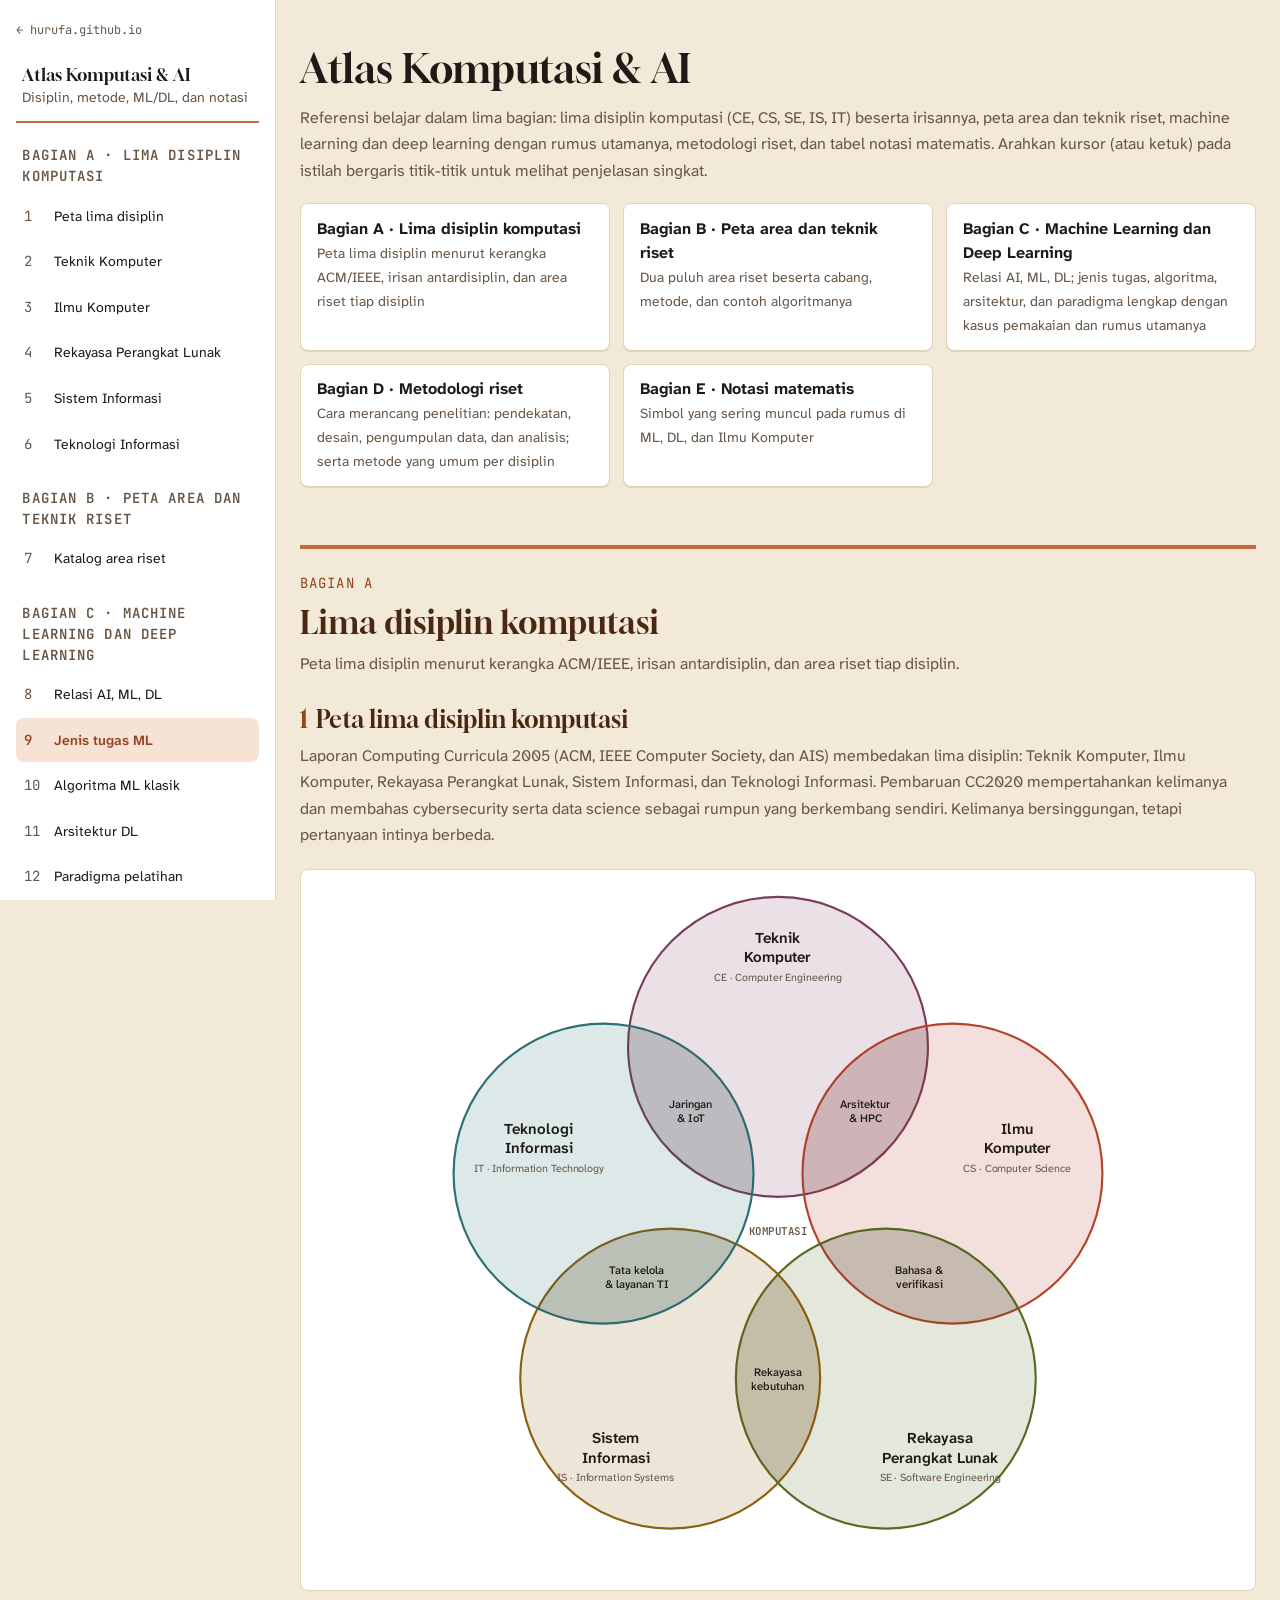
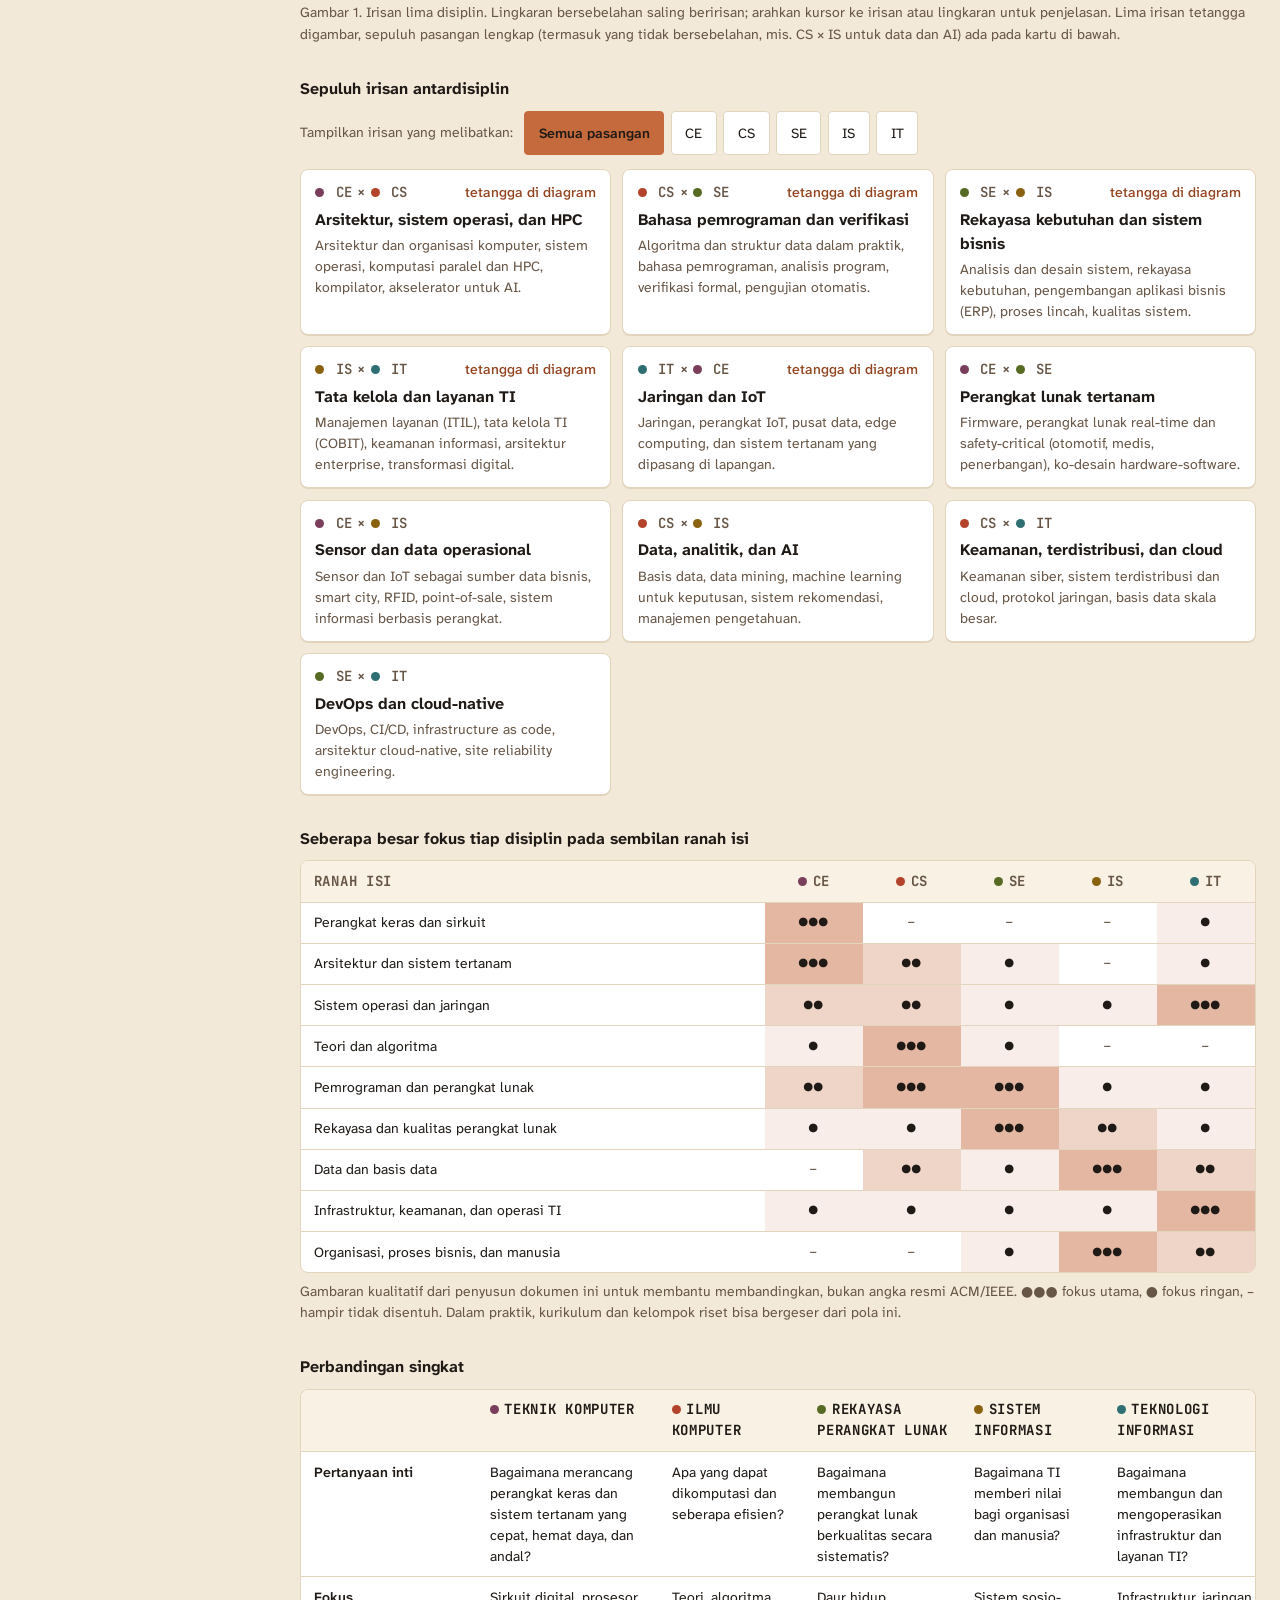
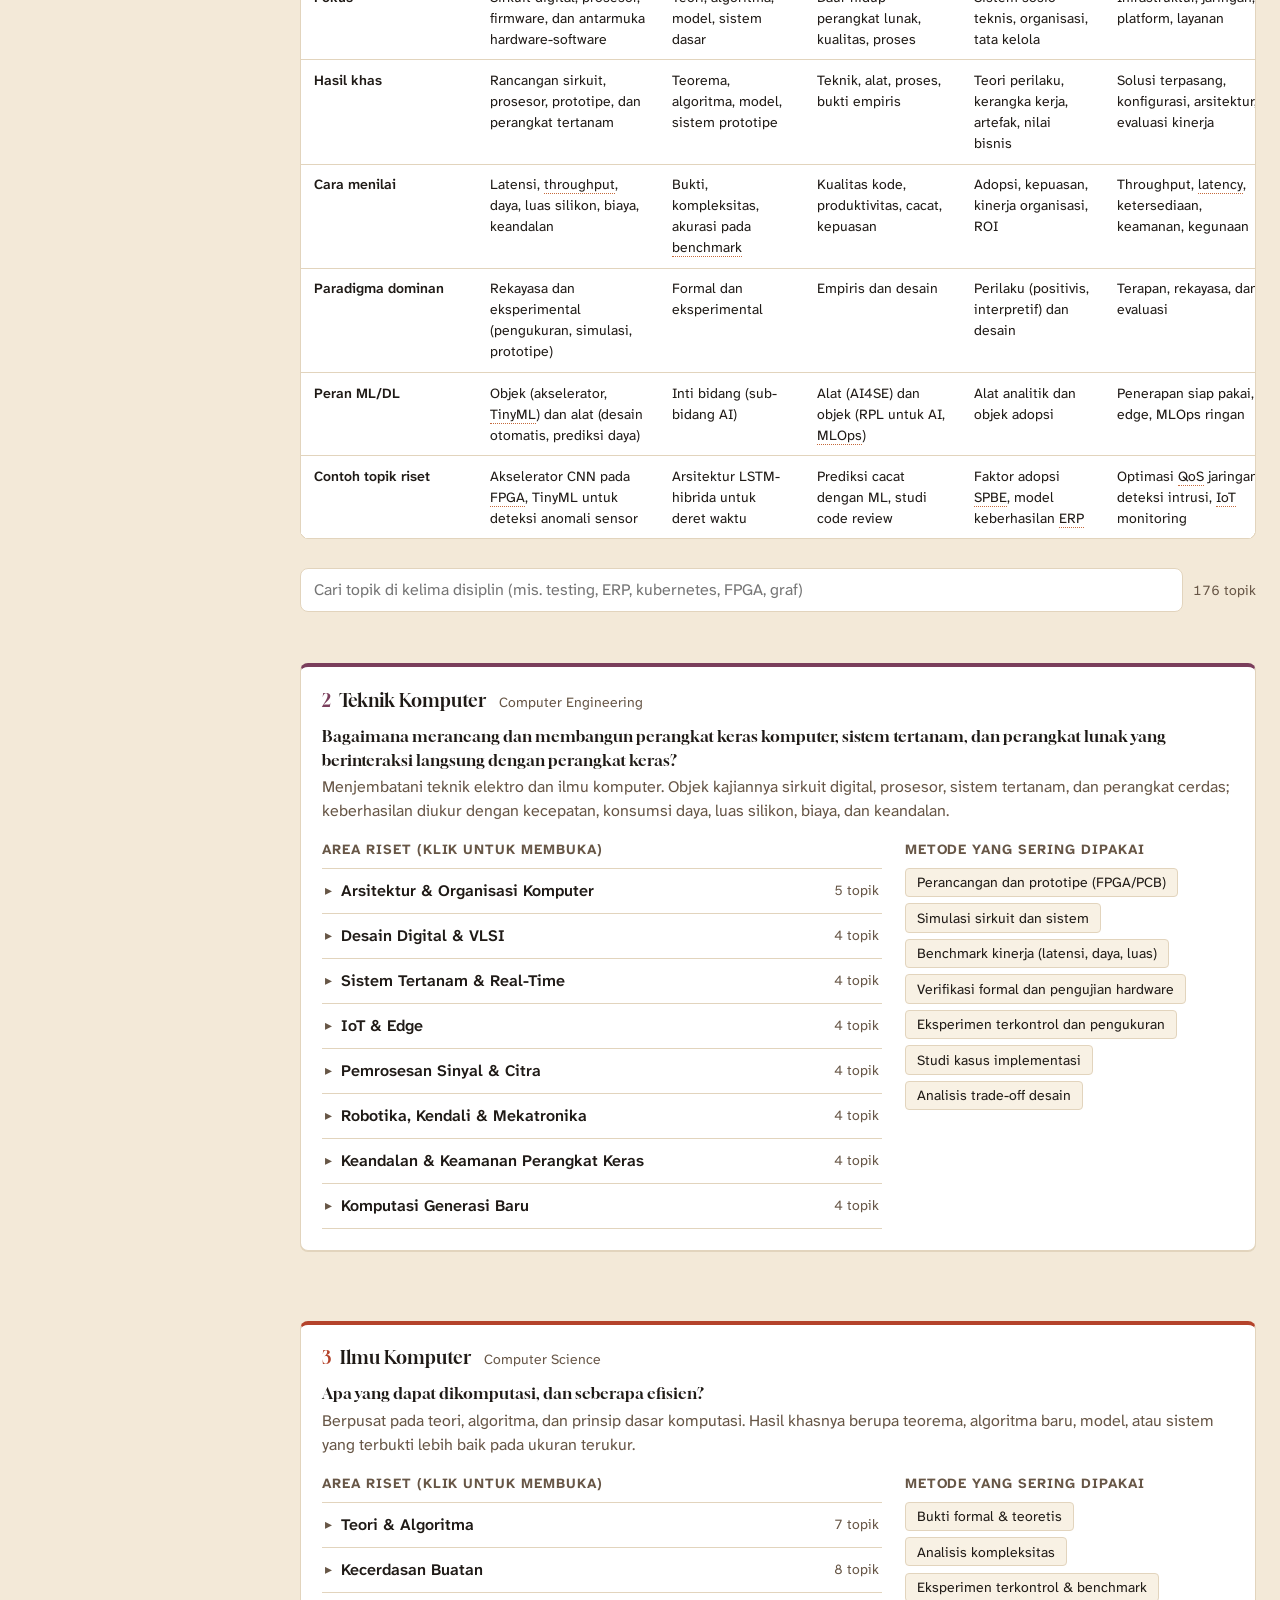
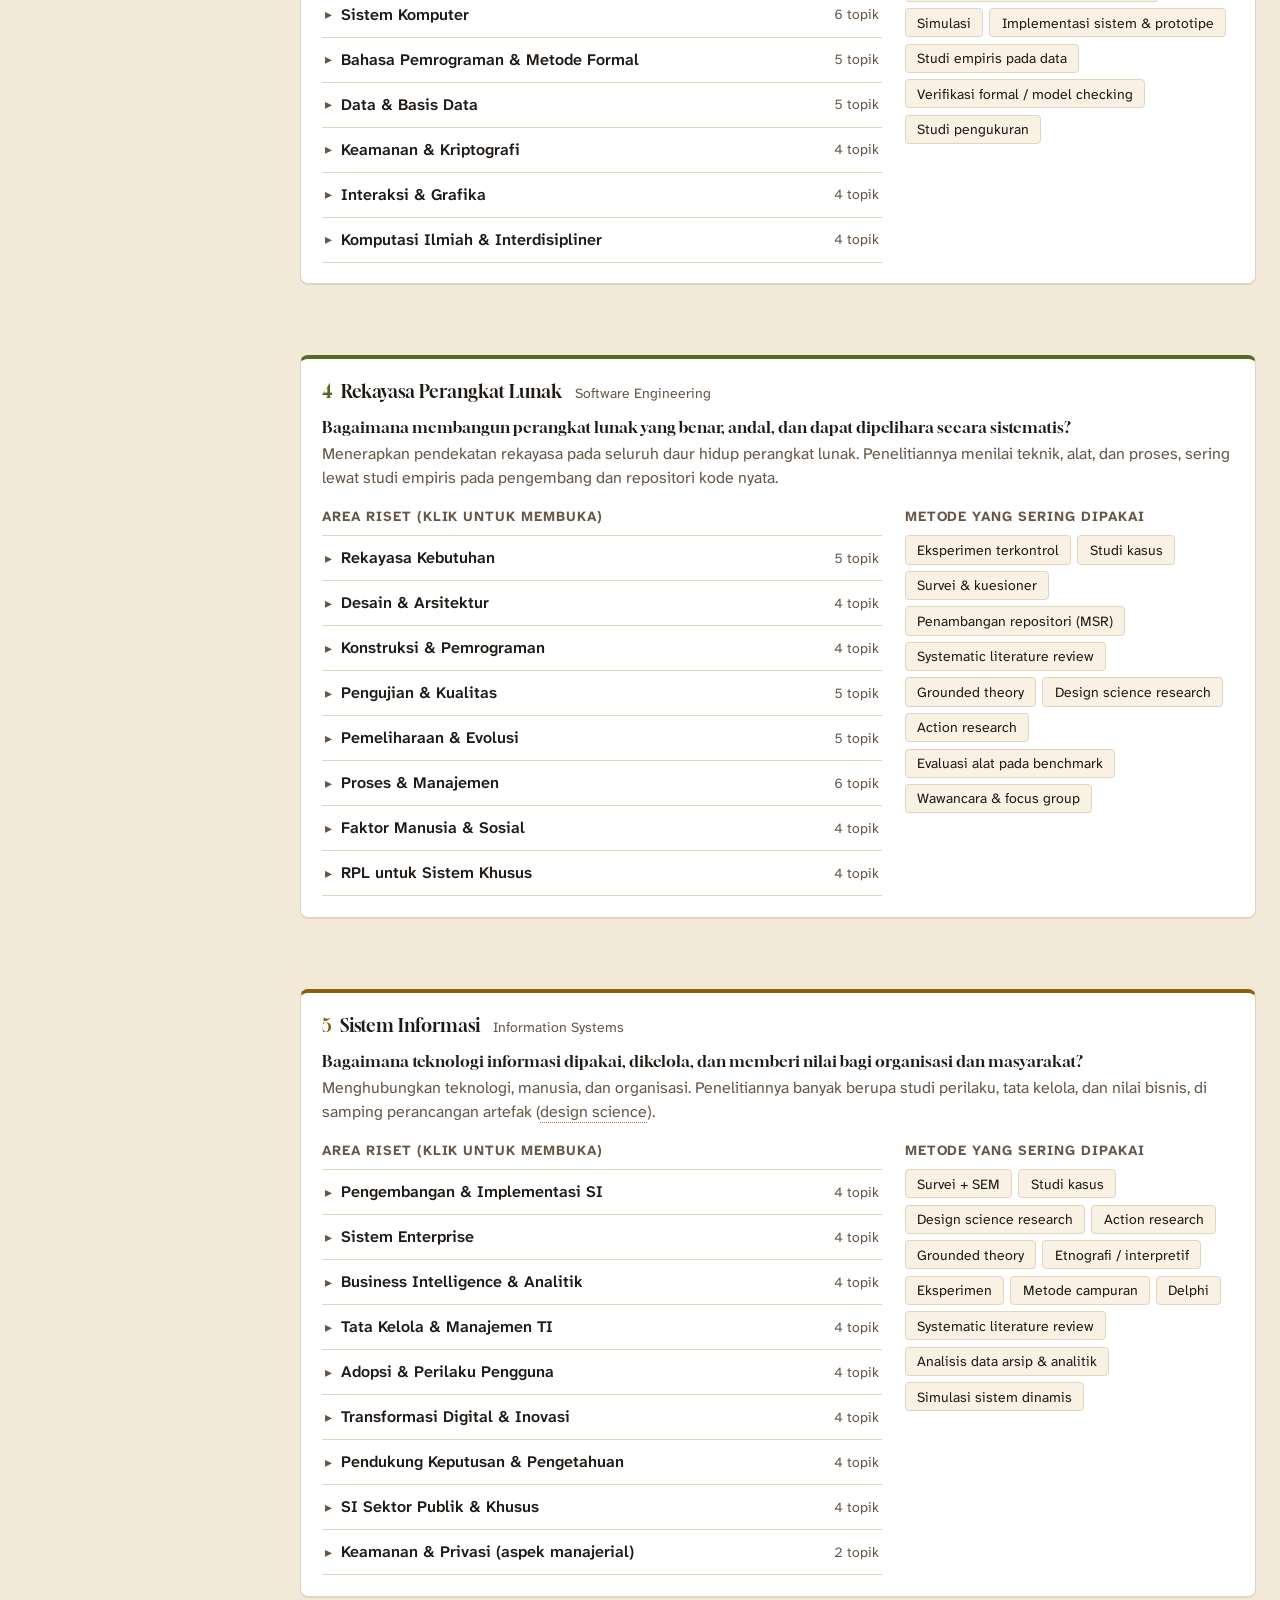
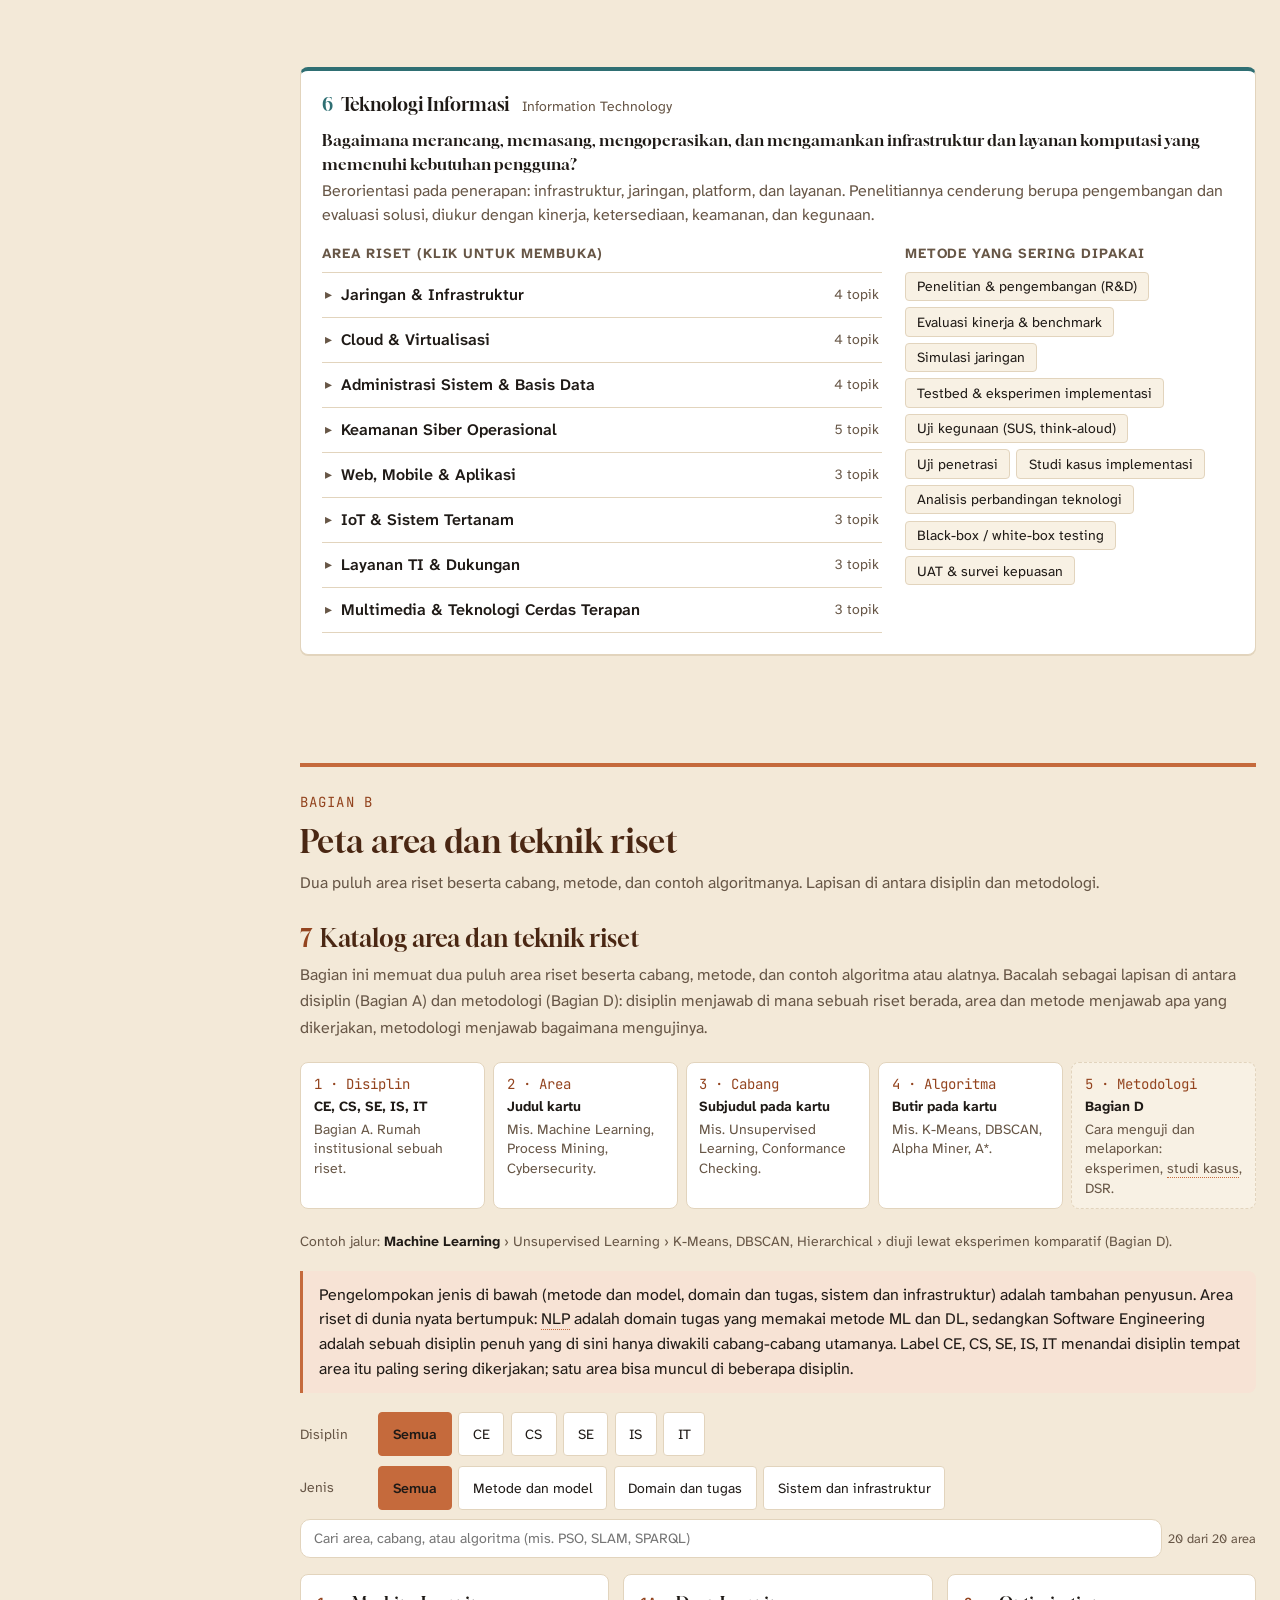
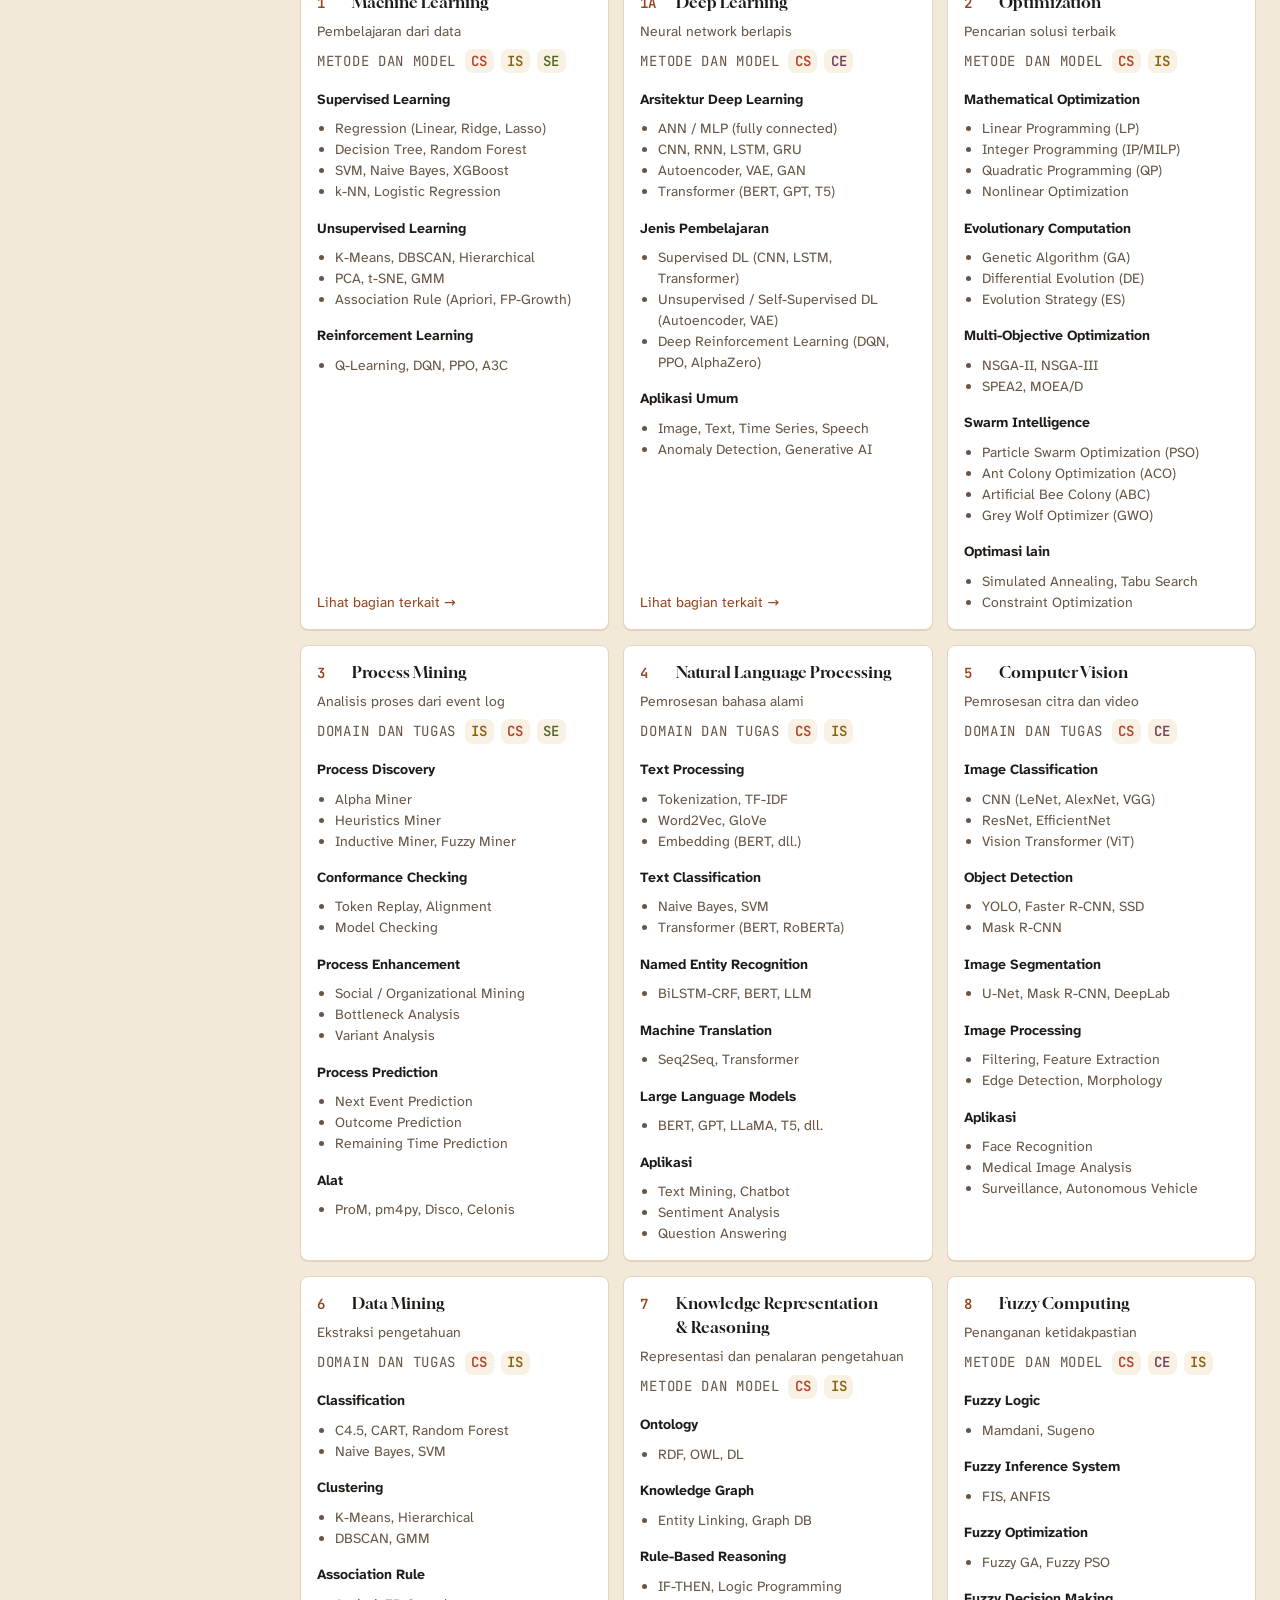
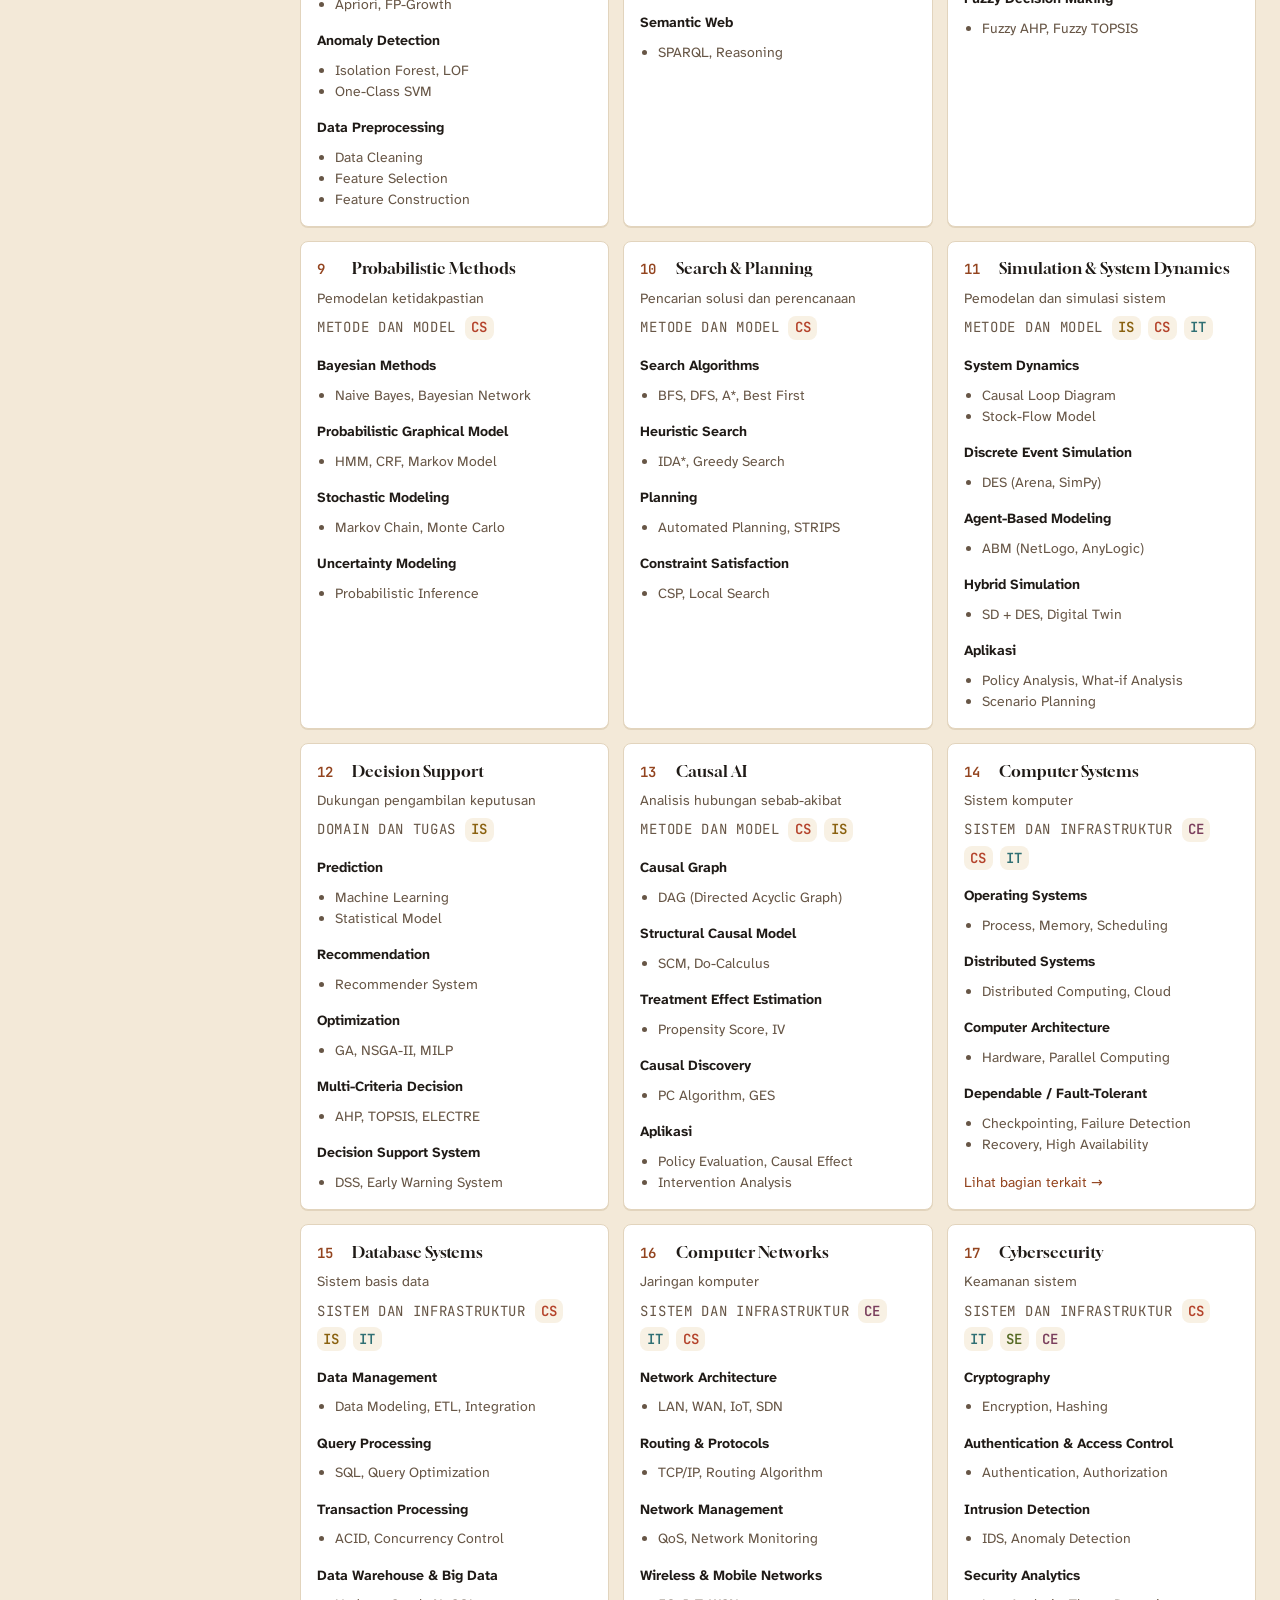
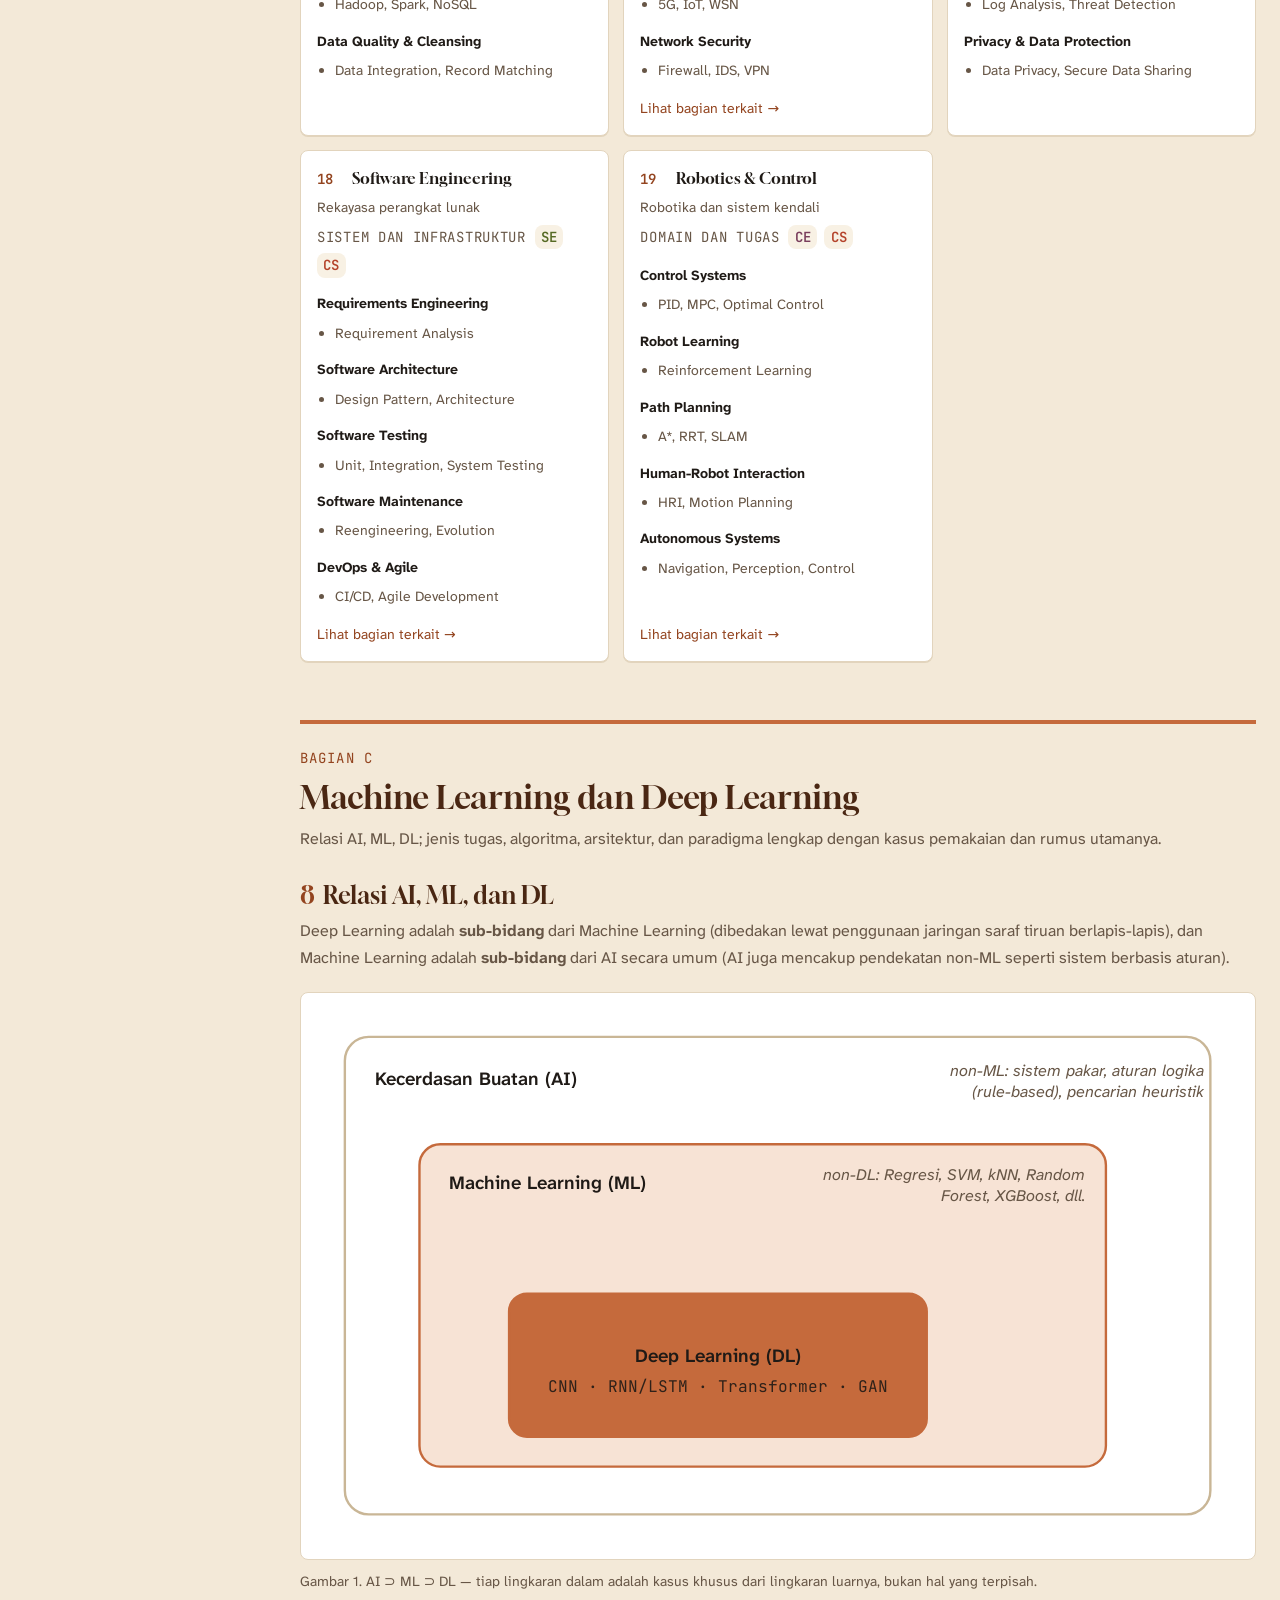
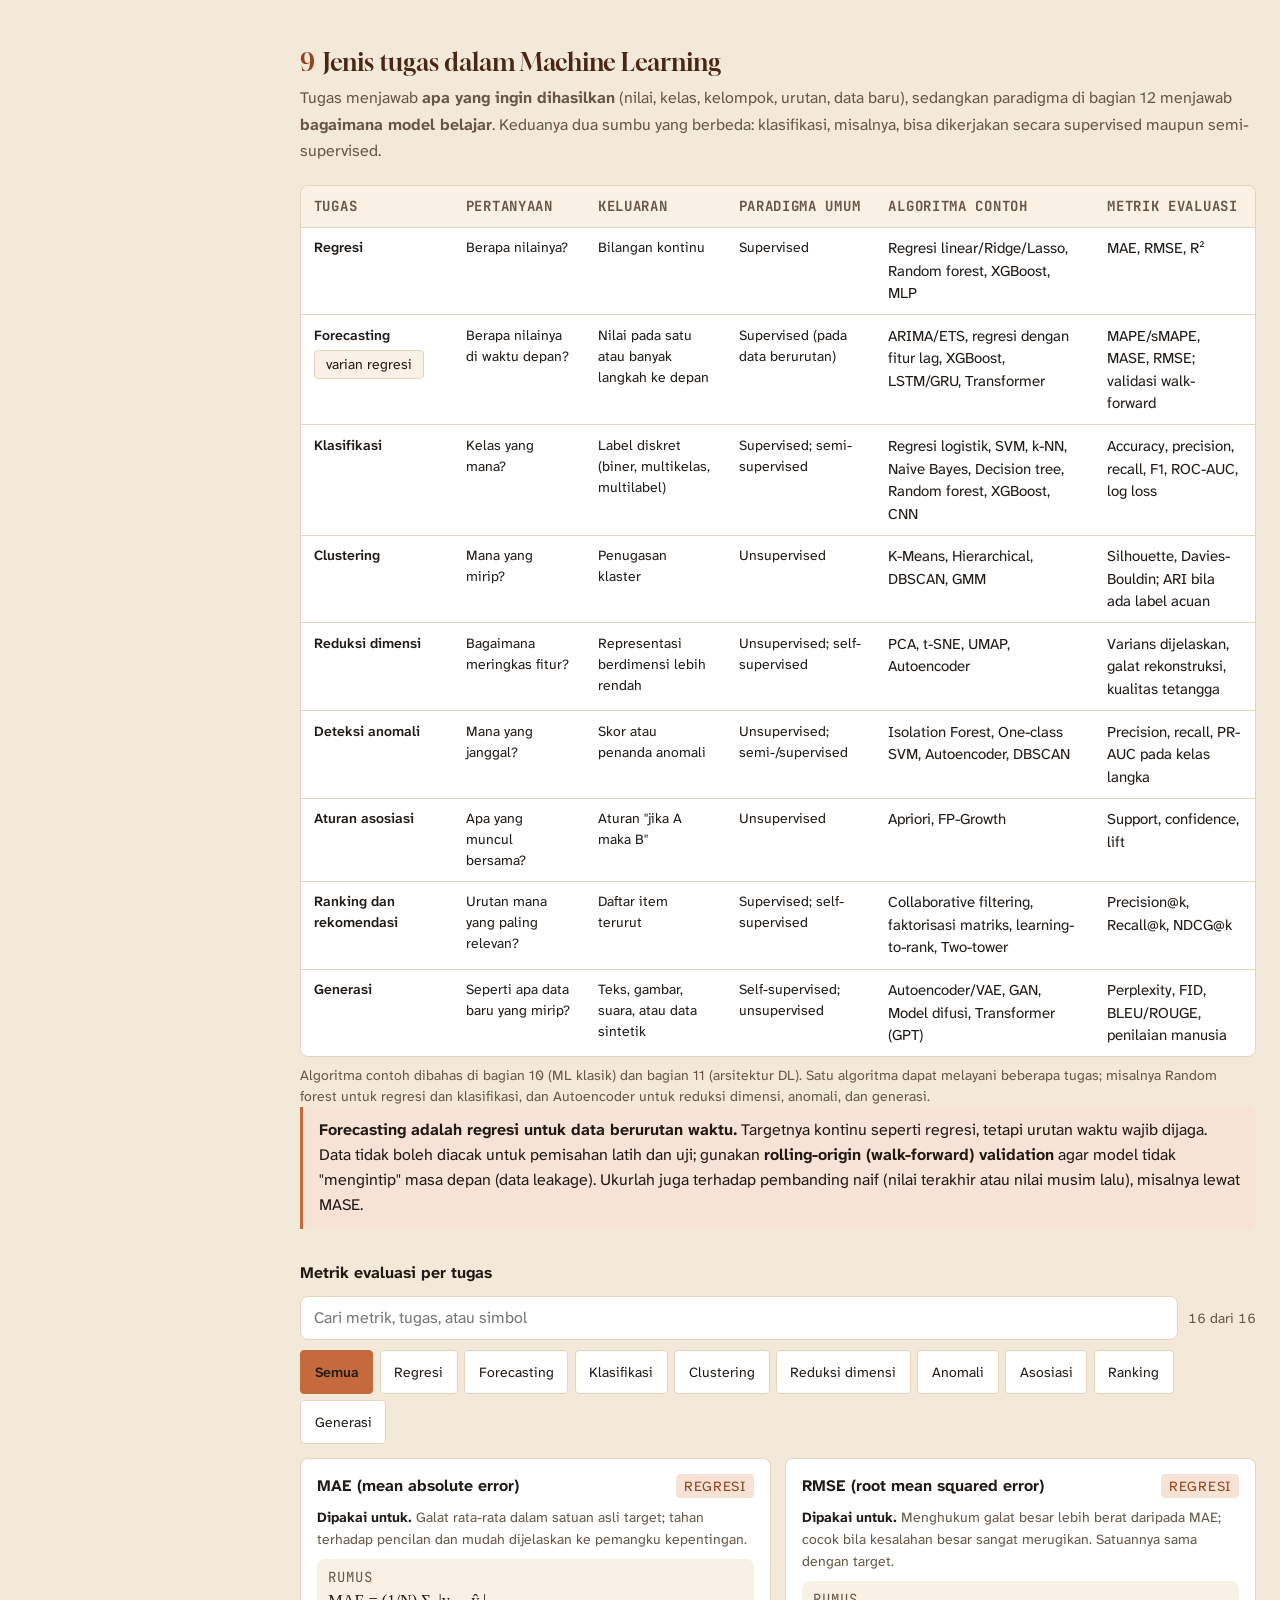
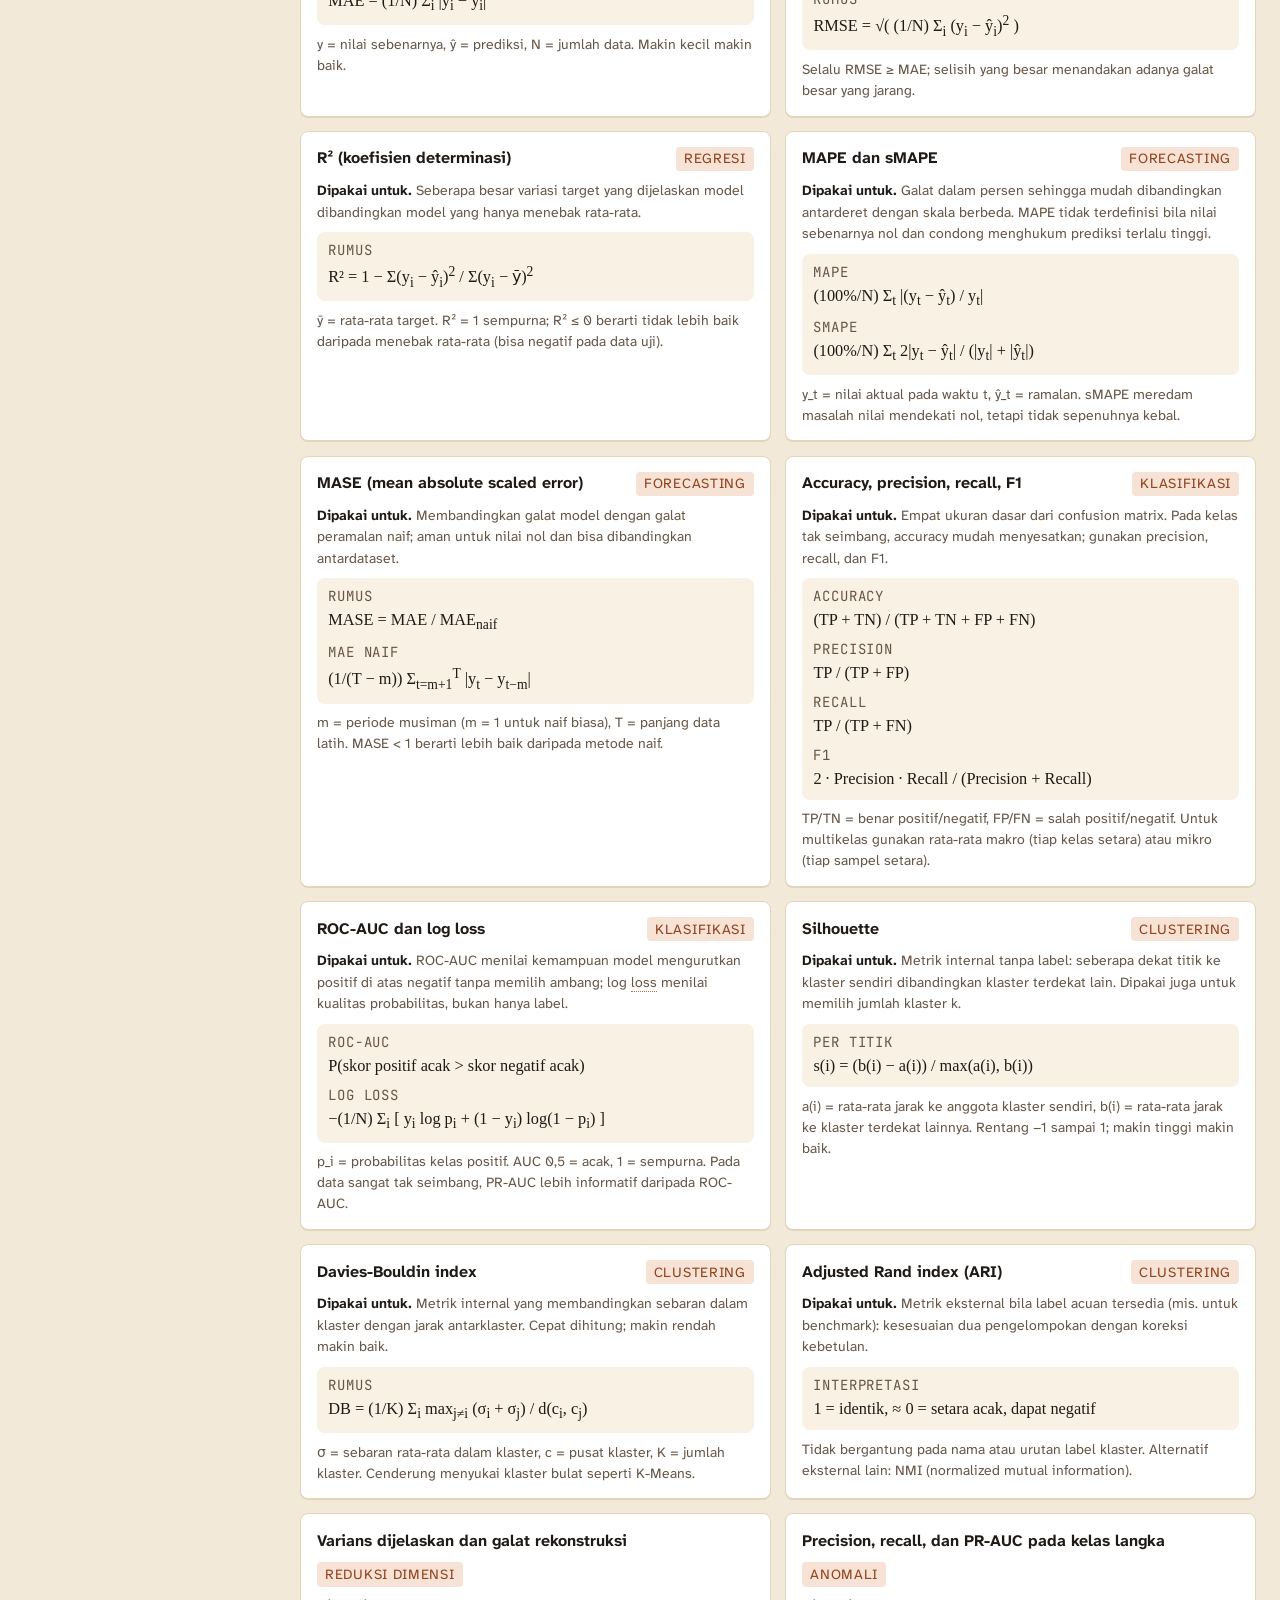
==== commit f71bd822: "Add files via upload" ====
--- a/atlas/index.html
+++ b/atlas/index.html
@@ -8,7 +8,7 @@
 <link rel="icon" type="image/png" href="../assets/favicon.png">
 <link rel="preconnect" href="https://fonts.googleapis.com">
 <link rel="preconnect" href="https://fonts.gstatic.com" crossorigin>
-<link rel="stylesheet" href="https://fonts.googleapis.com/css2?family=IBM+Plex+Sans:wght@400;500;600&family=IBM+Plex+Mono:wght@400;500;600&family=Fraunces:wght@500;600&display=swap">
+<link rel="stylesheet" href="https://fonts.googleapis.com/css2?family=Atkinson+Hyperlegible+Next:wght@400;500;600;700&family=JetBrains+Mono:wght@400;500;600&family=Gloock&display=swap">
 <link rel="stylesheet" href="style.css">
 </head>
 <body>
@@ -18,9 +18,9 @@
     <div class="brand">Atlas Komputasi &amp; AI<small>Disiplin, metode, ML/DL, dan notasi</small></div>
     <div class="navgroup"><h4>Bagian A · Lima disiplin komputasi</h4><a href="#sec-lima"><span class="n">1</span>Peta lima disiplin</a><a href="#sec-ce"><span class="n">2</span>Teknik Komputer</a><a href="#sec-cs"><span class="n">3</span>Ilmu Komputer</a><a href="#sec-se"><span class="n">4</span>Rekayasa Perangkat Lunak</a><a href="#sec-is"><span class="n">5</span>Sistem Informasi</a><a href="#sec-it"><span class="n">6</span>Teknologi Informasi</a></div>
 <div class="navgroup"><h4>Bagian B · Peta area dan teknik riset</h4><a href="#sec-area"><span class="n">7</span>Katalog area riset</a></div>
-<div class="navgroup"><h4>Bagian C · Machine Learning dan Deep Learning</h4><a href="#sec-relasi"><span class="n">8</span>Relasi AI, ML, DL</a><a href="#sec-mlalg"><span class="n">9</span>Algoritma ML klasik</a><a href="#sec-dlarch"><span class="n">10</span>Arsitektur DL</a><a href="#sec-paradigma"><span class="n">11</span>Paradigma pelatihan</a><a href="#sec-sistem"><span class="n">12</span>Teknik level sistem</a><a href="#sec-waktu"><span class="n">13</span>Garis waktu</a></div>
-<div class="navgroup"><h4>Bagian D · Metodologi riset</h4><a href="#sec-metodologi"><span class="n">14</span>Hierarki metodologi riset</a><a href="#sec-tabelmetode"><span class="n">15</span>Tabel metode riset</a></div>
-<div class="navgroup"><h4>Bagian E · Notasi matematis</h4><a href="#sec-notasi"><span class="n">16</span>Tabel notasi</a><a href="#sec-yunani"><span class="n">17</span>Alfabet Yunani</a><a href="#sec-rumus"><span class="n">18</span>Membedah rumus</a></div>
+<div class="navgroup"><h4>Bagian C · Machine Learning dan Deep Learning</h4><a href="#sec-relasi"><span class="n">8</span>Relasi AI, ML, DL</a><a href="#sec-tugas"><span class="n">9</span>Jenis tugas ML</a><a href="#sec-mlalg"><span class="n">10</span>Algoritma ML klasik</a><a href="#sec-dlarch"><span class="n">11</span>Arsitektur DL</a><a href="#sec-paradigma"><span class="n">12</span>Paradigma pelatihan</a><a href="#sec-sistem"><span class="n">13</span>Teknik level sistem</a><a href="#sec-waktu"><span class="n">14</span>Garis waktu</a></div>
+<div class="navgroup"><h4>Bagian D · Metodologi riset</h4><a href="#sec-metodologi"><span class="n">15</span>Hierarki metodologi riset</a><a href="#sec-tabelmetode"><span class="n">16</span>Tabel metode riset</a></div>
+<div class="navgroup"><h4>Bagian E · Notasi matematis</h4><a href="#sec-notasi"><span class="n">17</span>Tabel notasi</a><a href="#sec-yunani"><span class="n">18</span>Alfabet Yunani</a><a href="#sec-rumus"><span class="n">19</span>Membedah rumus</a></div>
 
     <div class="side-foot">
       <button class="btn" id="themeBtn" type="button" aria-label="Ganti tema">Tema: otomatis</button>
@@ -36,12 +36,12 @@
     <div class="wrap">
 <h1>Atlas Komputasi &amp; AI</h1>
 <p class="subtitle">Referensi belajar dalam lima bagian: lima disiplin komputasi (CE, CS, SE, IS, IT) beserta irisannya, peta area dan teknik riset, machine learning dan deep learning dengan rumus utamanya, metodologi riset, dan tabel notasi matematis. Arahkan kursor (atau ketuk) pada istilah bergaris titik-titik untuk melihat penjelasan singkat.</p>
-<div class="toc"><a href="#bagian-a"><b>Bagian A · Lima disiplin komputasi</b><span>Peta lima disiplin menurut kerangka ACM/IEEE, irisan antardisiplin, dan area riset tiap disiplin</span></a><a href="#bagian-b"><b>Bagian B · Peta area dan teknik riset</b><span>Dua puluh area riset beserta cabang, metode, dan contoh algoritmanya</span></a><a href="#bagian-c"><b>Bagian C · Machine Learning dan Deep Learning</b><span>Relasi AI, ML, DL; algoritma, arsitektur, dan paradigma lengkap dengan kasus pemakaian dan rumus utamanya</span></a><a href="#bagian-d"><b>Bagian D · Metodologi riset</b><span>Cara merancang penelitian: pendekatan, desain, pengumpulan data, dan analisis; serta metode yang umum per disiplin</span></a><a href="#bagian-e"><b>Bagian E · Notasi matematis</b><span>Simbol yang sering muncul pada rumus di ML, DL, dan Ilmu Komputer</span></a></div>
+<div class="toc"><a href="#bagian-a"><b>Bagian A · Lima disiplin komputasi</b><span>Peta lima disiplin menurut kerangka ACM/IEEE, irisan antardisiplin, dan area riset tiap disiplin</span></a><a href="#bagian-b"><b>Bagian B · Peta area dan teknik riset</b><span>Dua puluh area riset beserta cabang, metode, dan contoh algoritmanya</span></a><a href="#bagian-c"><b>Bagian C · Machine Learning dan Deep Learning</b><span>Relasi AI, ML, DL; jenis tugas, algoritma, arsitektur, dan paradigma lengkap dengan kasus pemakaian dan rumus utamanya</span></a><a href="#bagian-d"><b>Bagian D · Metodologi riset</b><span>Cara merancang penelitian: pendekatan, desain, pengumpulan data, dan analisis; serta metode yang umum per disiplin</span></a><a href="#bagian-e"><b>Bagian E · Notasi matematis</b><span>Simbol yang sering muncul pada rumus di ML, DL, dan Ilmu Komputer</span></a></div>
 <div class="part" id="bagian-a"><span class="eyebrow">Bagian A</span><h2>Lima disiplin komputasi</h2><p>Peta lima disiplin menurut kerangka ACM/IEEE, irisan antardisiplin, dan area riset tiap disiplin.</p></div>
 <section id="sec-lima">
 <h2><span class="num">1</span>Peta lima disiplin komputasi</h2>
 <p class="lead">Laporan Computing Curricula 2005 (ACM, IEEE Computer Society, dan AIS) membedakan lima disiplin: Teknik Komputer, Ilmu Komputer, Rekayasa Perangkat Lunak, Sistem Informasi, dan Teknologi Informasi. Pembaruan CC2020 mempertahankan kelimanya dan membahas cybersecurity serta data science sebagai rumpun yang berkembang sendiri. Kelimanya bersinggungan, tetapi pertanyaan intinya berbeda.</p>
-<figure><div class="diagram-scroll"><svg viewBox="0 0 760 640" role="img" aria-label="Diagram irisan lima disiplin komputasi: Teknik Komputer, Ilmu Komputer, Rekayasa Perangkat Lunak, Sistem Informasi, Teknologi Informasi" style="width:100%;min-width:560px;height:auto;display:block;margin:0 auto;max-width:820px"><defs><clipPath id="clip-ce"><circle cx="380.0" cy="150.0" r="139"/></clipPath><clipPath id="clip-cs"><circle cx="541.7" cy="267.5" r="139"/></clipPath><clipPath id="clip-se"><circle cx="479.9" cy="457.5" r="139"/></clipPath><clipPath id="clip-is"><circle cx="280.1" cy="457.5" r="139"/></clipPath><clipPath id="clip-it"><circle cx="218.3" cy="267.5" r="139"/></clipPath></defs><circle class="v5c" cx="380.0" cy="150.0" r="139" fill="var(--ce)" fill-opacity="0.16" stroke="var(--ce)" data-tip="Computer Engineering: perangkat keras, sistem tertanam, arsitektur komputer." data-tiphead="Teknik Komputer" style="cursor:help"/><circle class="v5c" cx="541.7" cy="267.5" r="139" fill="var(--cs)" fill-opacity="0.16" stroke="var(--cs)" data-tip="Computer Science: teori, algoritma, dan prinsip dasar komputasi." data-tiphead="Ilmu Komputer" style="cursor:help"/><circle class="v5c" cx="479.9" cy="457.5" r="139" fill="var(--se)" fill-opacity="0.16" stroke="var(--se)" data-tip="Software Engineering: membangun perangkat lunak besar secara sistematis dan berkualitas." data-tiphead="Rekayasa Perangkat Lunak" style="cursor:help"/><circle class="v5c" cx="280.1" cy="457.5" r="139" fill="var(--is)" fill-opacity="0.16" stroke="var(--is)" data-tip="Information Systems: sistem sosio-teknis yang mendukung organisasi." data-tiphead="Sistem Informasi" style="cursor:help"/><circle class="v5c" cx="218.3" cy="267.5" r="139" fill="var(--it)" fill-opacity="0.16" stroke="var(--it)" data-tip="Information Technology: memasang, mengoperasikan, dan mengamankan infrastruktur dan layanan." data-tiphead="Teknologi Informasi" style="cursor:help"/><circle class="v5l" cx="380.0" cy="150.0" r="139" clip-path="url(#clip-cs)" data-tip="Arsitektur dan organisasi komputer, sistem operasi, komputasi paralel dan HPC, kompilator, akselerator untuk AI." data-tiphead="CE ∩ CS: Arsitektur, sistem operasi, dan HPC"/><circle class="v5l" cx="541.7" cy="267.5" r="139" clip-path="url(#clip-se)" data-tip="Algoritma dan struktur data dalam praktik, bahasa pemrograman, analisis program, verifikasi formal, pengujian otomatis." data-tiphead="CS ∩ SE: Bahasa pemrograman dan verifikasi"/><circle class="v5l" cx="479.9" cy="457.5" r="139" clip-path="url(#clip-is)" data-tip="Analisis dan desain sistem, rekayasa kebutuhan, pengembangan aplikasi bisnis (ERP), proses lincah, kualitas sistem." data-tiphead="SE ∩ IS: Rekayasa kebutuhan dan sistem bisnis"/><circle class="v5l" cx="280.1" cy="457.5" r="139" clip-path="url(#clip-it)" data-tip="Manajemen layanan (ITIL), tata kelola TI (COBIT), keamanan informasi, arsitektur enterprise, transformasi digital." data-tiphead="IS ∩ IT: Tata kelola dan layanan TI"/><circle class="v5l" cx="218.3" cy="267.5" r="139" clip-path="url(#clip-ce)" data-tip="Jaringan, perangkat IoT, pusat data, edge computing, dan sistem tertanam yang dipasang di lapangan." data-tiphead="IT ∩ CE: Jaringan dan IoT"/><text class="v5-name" x="380.0" y="53.8">Teknik</text><text class="v5-name" x="380.0" y="71.8">Komputer</text><text class="v5-sub" x="380.0" y="88.8">CE · Computer Engineering</text><text class="v5-name" x="623.6" y="230.8">Ilmu</text><text class="v5-name" x="623.6" y="248.8">Komputer</text><text class="v5-sub" x="623.6" y="265.8">CS · Computer Science</text><text class="v5-name" x="530.6" y="517.3">Rekayasa</text><text class="v5-name" x="530.6" y="535.3">Perangkat Lunak</text><text class="v5-sub" x="530.6" y="552.3">SE · Software Engineering</text><text class="v5-name" x="229.4" y="517.3">Sistem</text><text class="v5-name" x="229.4" y="535.3">Informasi</text><text class="v5-sub" x="229.4" y="552.3">IS · Information Systems</text><text class="v5-name" x="136.4" y="230.8">Teknologi</text><text class="v5-name" x="136.4" y="248.8">Informasi</text><text class="v5-sub" x="136.4" y="265.8">IT · Information Technology</text><text class="v5-lens" x="460.8" y="206.7">Arsitektur</text><text class="v5-lens" x="460.8" y="219.7">&amp; HPC</text><text class="v5-lens" x="510.8" y="360.5">Bahasa &amp;</text><text class="v5-lens" x="510.8" y="373.5">verifikasi</text><text class="v5-lens" x="380.0" y="455.5">Rekayasa</text><text class="v5-lens" x="380.0" y="468.5">kebutuhan</text><text class="v5-lens" x="249.2" y="360.5">Tata kelola</text><text class="v5-lens" x="249.2" y="373.5">&amp; layanan TI</text><text class="v5-lens" x="299.2" y="206.7">Jaringan</text><text class="v5-lens" x="299.2" y="219.7">&amp; IoT</text><text class="v5-center" x="380" y="324">KOMPUTASI</text></svg></div>
+<figure><div class="diagram-scroll"><svg viewBox="0 0 760 640" role="img" aria-label="Diagram irisan lima disiplin komputasi: Teknik Komputer, Ilmu Komputer, Rekayasa Perangkat Lunak, Sistem Informasi, Teknologi Informasi" style="width:100%;min-width:560px;height:auto;display:block;margin:0 auto;max-width:820px"><defs><clipPath id="clip-ce"><circle cx="380.0" cy="150.0" r="139"/></clipPath><clipPath id="clip-cs"><circle cx="541.7" cy="267.5" r="139"/></clipPath><clipPath id="clip-se"><circle cx="479.9" cy="457.5" r="139"/></clipPath><clipPath id="clip-is"><circle cx="280.1" cy="457.5" r="139"/></clipPath><clipPath id="clip-it"><circle cx="218.3" cy="267.5" r="139"/></clipPath></defs><circle class="v5c" cx="380.0" cy="150.0" r="139" fill="var(--ce)" fill-opacity="0.16" stroke="var(--ce)" data-tip="Computer Engineering: perangkat keras, sistem tertanam, arsitektur komputer." data-tiphead="Teknik Komputer" style="cursor:help"/><circle class="v5c" cx="541.7" cy="267.5" r="139" fill="var(--cs)" fill-opacity="0.16" stroke="var(--cs)" data-tip="Computer Science: teori, algoritma, dan prinsip dasar komputasi." data-tiphead="Ilmu Komputer" style="cursor:help"/><circle class="v5c" cx="479.9" cy="457.5" r="139" fill="var(--se)" fill-opacity="0.16" stroke="var(--se)" data-tip="Software Engineering: membangun perangkat lunak besar secara sistematis dan berkualitas." data-tiphead="Rekayasa Perangkat Lunak" style="cursor:help"/><circle class="v5c" cx="280.1" cy="457.5" r="139" fill="var(--is)" fill-opacity="0.16" stroke="var(--is)" data-tip="Information Systems: sistem sosio-teknis yang mendukung organisasi." data-tiphead="Sistem Informasi" style="cursor:help"/><circle class="v5c" cx="218.3" cy="267.5" r="139" fill="var(--it)" fill-opacity="0.16" stroke="var(--it)" data-tip="Information Technology: memasang, mengoperasikan, dan mengamankan infrastruktur dan layanan." data-tiphead="Teknologi Informasi" style="cursor:help"/><circle class="v5l" cx="380.0" cy="150.0" r="139" clip-path="url(#clip-cs)" data-tip="Arsitektur dan organisasi komputer, sistem operasi, komputasi paralel dan HPC, kompilator, akselerator untuk AI." data-tiphead="CE ∩ CS: Arsitektur, sistem operasi, dan HPC"/><circle class="v5l" cx="541.7" cy="267.5" r="139" clip-path="url(#clip-se)" data-tip="Algoritma dan struktur data dalam praktik, bahasa pemrograman, analisis program, verifikasi formal, pengujian otomatis." data-tiphead="CS ∩ SE: Bahasa pemrograman dan verifikasi"/><circle class="v5l" cx="479.9" cy="457.5" r="139" clip-path="url(#clip-is)" data-tip="Analisis dan desain sistem, rekayasa kebutuhan, pengembangan aplikasi bisnis (ERP), proses lincah, kualitas sistem." data-tiphead="SE ∩ IS: Rekayasa kebutuhan dan sistem bisnis"/><circle class="v5l" cx="280.1" cy="457.5" r="139" clip-path="url(#clip-it)" data-tip="Manajemen layanan (ITIL), tata kelola TI (COBIT), keamanan informasi, arsitektur enterprise, transformasi digital." data-tiphead="IS ∩ IT: Tata kelola dan layanan TI"/><circle class="v5l" cx="218.3" cy="267.5" r="139" clip-path="url(#clip-ce)" data-tip="Jaringan, perangkat IoT, pusat data, edge computing, dan sistem tertanam yang dipasang di lapangan." data-tiphead="IT ∩ CE: Jaringan dan IoT"/><text class="v5-name" x="380.0" y="53.8">Teknik</text><text class="v5-name" x="380.0" y="71.8">Komputer</text><text class="v5-sub" x="380.0" y="88.8">CE · Computer Engineering</text><text class="v5-name" x="601.6" y="230.8">Ilmu</text><text class="v5-name" x="601.6" y="248.8">Komputer</text><text class="v5-sub" x="601.6" y="265.8">CS · Computer Science</text><text class="v5-name" x="530.6" y="517.3">Rekayasa</text><text class="v5-name" x="530.6" y="535.3">Perangkat Lunak</text><text class="v5-sub" x="530.6" y="552.3">SE · Software Engineering</text><text class="v5-name" x="229.4" y="517.3">Sistem</text><text class="v5-name" x="229.4" y="535.3">Informasi</text><text class="v5-sub" x="229.4" y="552.3">IS · Information Systems</text><text class="v5-name" x="158.4" y="230.8">Teknologi</text><text class="v5-name" x="158.4" y="248.8">Informasi</text><text class="v5-sub" x="158.4" y="265.8">IT · Information Technology</text><text class="v5-lens" x="460.8" y="206.7">Arsitektur</text><text class="v5-lens" x="460.8" y="219.7">&amp; HPC</text><text class="v5-lens" x="510.8" y="360.5">Bahasa &amp;</text><text class="v5-lens" x="510.8" y="373.5">verifikasi</text><text class="v5-lens" x="380.0" y="455.5">Rekayasa</text><text class="v5-lens" x="380.0" y="468.5">kebutuhan</text><text class="v5-lens" x="249.2" y="360.5">Tata kelola</text><text class="v5-lens" x="249.2" y="373.5">&amp; layanan TI</text><text class="v5-lens" x="299.2" y="206.7">Jaringan</text><text class="v5-lens" x="299.2" y="219.7">&amp; IoT</text><text class="v5-center" x="380" y="324">KOMPUTASI</text></svg></div>
 <figcaption>Gambar 1. Irisan lima disiplin. Lingkaran bersebelahan saling beririsan; arahkan kursor ke irisan atau lingkaran untuk penjelasan. Lima irisan tetangga digambar, sepuluh pasangan lengkap (termasuk yang tidak bersebelahan, mis. CS × IS untuk data dan AI) ada pada kartu di bawah.</figcaption></figure>
 
 <h3 class="subh">Sepuluh irisan antardisiplin</h3>
@@ -89,7 +89,7 @@
 <section id="sec-area">
 <h2><span class="num">7</span>Katalog area dan teknik riset</h2>
 <p class="lead">Bagian ini memuat dua puluh area riset beserta cabang, metode, dan contoh algoritma atau alatnya. Bacalah sebagai lapisan di antara disiplin (Bagian A) dan metodologi (Bagian D): disiplin menjawab di mana sebuah riset berada, area dan metode menjawab apa yang dikerjakan, metodologi menjawab bagaimana mengujinya.</p>
-<ol class="ladder"><li class=""><span class="lv">1 · Disiplin</span><b>CE, CS, SE, IS, IT</b><small>Bagian A. Rumah institusional sebuah riset.</small></li><li class=""><span class="lv">2 · Area</span><b>Judul kartu</b><small>Mis. Machine Learning, Process Mining, Cybersecurity.</small></li><li class=""><span class="lv">3 · Cabang</span><b>Subjudul pada kartu</b><small>Mis. Unsupervised Learning, Conformance Checking.</small></li><li class=""><span class="lv">4 · Metode dan algoritma</span><b>Butir pada kartu</b><small>Mis. K-Means, DBSCAN, Alpha Miner, A*.</small></li><li class="x"><span class="lv">5 · Metodologi</span><b>Bagian D</b><small>Cara menguji dan melaporkan: eksperimen, studi kasus, DSR.</small></li></ol>
+<ol class="ladder"><li class=""><span class="lv">1 · Disiplin</span><b>CE, CS, SE, IS, IT</b><small>Bagian A. Rumah institusional sebuah riset.</small></li><li class=""><span class="lv">2 · Area</span><b>Judul kartu</b><small>Mis. Machine Learning, Process Mining, Cybersecurity.</small></li><li class=""><span class="lv">3 · Cabang</span><b>Subjudul pada kartu</b><small>Mis. Unsupervised Learning, Conformance Checking.</small></li><li class=""><span class="lv">4 · Algoritma</span><b>Butir pada kartu</b><small>Mis. K-Means, DBSCAN, Alpha Miner, A*.</small></li><li class="x"><span class="lv">5 · Metodologi</span><b>Bagian D</b><small>Cara menguji dan melaporkan: eksperimen, studi kasus, DSR.</small></li></ol>
 <p class="path">Contoh jalur: <b>Machine Learning</b> › Unsupervised Learning › K-Means, DBSCAN, Hierarchical › diuji lewat eksperimen komparatif (Bagian D).</p>
 <div class="callout"><p>Pengelompokan jenis di bawah (metode dan model, domain dan tugas, sistem dan infrastruktur) adalah tambahan penyusun. Area riset di dunia nyata bertumpuk: NLP adalah domain tugas yang memakai metode ML dan DL, sedangkan Software Engineering adalah sebuah disiplin penuh yang di sini hanya diwakili cabang-cabang utamanya. Label CE, CS, SE, IS, IT menandai disiplin tempat area itu paling sering dikerjakan; satu area bisa muncul di beberapa disiplin.</p></div>
 <div class="fbar">
@@ -99,7 +99,7 @@
 </div>
 <div class="agrid" id="areas"><article class="acard" data-disc="CS IS SE" data-kind="metode"><header><span class="anum">1</span><h3>Machine Learning</h3></header><p class="atag">Pembelajaran dari data</p><div class="adisc"><span class="kind">Metode dan model</span><span class="tg cs">CS</span><span class="tg is">IS</span><span class="tg se">SE</span></div><h4>Supervised Learning</h4><ul><li>Regression (Linear, Ridge, Lasso)</li><li>Decision Tree, Random Forest</li><li>SVM, Naive Bayes, XGBoost</li><li>k-NN, Logistic Regression</li></ul><h4>Unsupervised Learning</h4><ul><li>K-Means, DBSCAN, Hierarchical</li><li>PCA, t-SNE, GMM</li><li>Association Rule (Apriori, FP-Growth)</li></ul><h4>Reinforcement Learning</h4><ul><li>Q-Learning, DQN, PPO, A3C</li></ul><a class="alink" href="#sec-mlalg">Lihat bagian terkait →</a></article><article class="acard" data-disc="CS CE" data-kind="metode"><header><span class="anum">1A</span><h3>Deep Learning</h3></header><p class="atag">Neural network berlapis</p><div class="adisc"><span class="kind">Metode dan model</span><span class="tg cs">CS</span><span class="tg ce">CE</span></div><h4>Arsitektur Deep Learning</h4><ul><li>ANN / MLP (fully connected)</li><li>CNN, RNN, LSTM, GRU</li><li>Autoencoder, VAE, GAN</li><li>Transformer (BERT, GPT, T5)</li></ul><h4>Jenis Pembelajaran</h4><ul><li>Supervised DL (CNN, LSTM, Transformer)</li><li>Unsupervised / Self-Supervised DL (Autoencoder, VAE)</li><li>Deep Reinforcement Learning (DQN, PPO, AlphaZero)</li></ul><h4>Aplikasi Umum</h4><ul><li>Image, Text, Time Series, Speech</li><li>Anomaly Detection, Generative AI</li></ul><a class="alink" href="#sec-dlarch">Lihat bagian terkait →</a></article><article class="acard" data-disc="CS IS" data-kind="metode"><header><span class="anum">2</span><h3>Optimization</h3></header><p class="atag">Pencarian solusi terbaik</p><div class="adisc"><span class="kind">Metode dan model</span><span class="tg cs">CS</span><span class="tg is">IS</span></div><h4>Mathematical Optimization</h4><ul><li>Linear Programming (LP)</li><li>Integer Programming (IP/MILP)</li><li>Quadratic Programming (QP)</li><li>Nonlinear Optimization</li></ul><h4>Evolutionary Computation</h4><ul><li>Genetic Algorithm (GA)</li><li>Differential Evolution (DE)</li><li>Evolution Strategy (ES)</li></ul><h4>Multi-Objective Optimization</h4><ul><li>NSGA-II, NSGA-III</li><li>SPEA2, MOEA/D</li></ul><h4>Swarm Intelligence</h4><ul><li>Particle Swarm Optimization (PSO)</li><li>Ant Colony Optimization (ACO)</li><li>Artificial Bee Colony (ABC)</li><li>Grey Wolf Optimizer (GWO)</li></ul><h4>Optimasi lain</h4><ul><li>Simulated Annealing, Tabu Search</li><li>Constraint Optimization</li></ul></article><article class="acard" data-disc="IS CS SE" data-kind="domain"><header><span class="anum">3</span><h3>Process Mining</h3></header><p class="atag">Analisis proses dari event log</p><div class="adisc"><span class="kind">Domain dan tugas</span><span class="tg is">IS</span><span class="tg cs">CS</span><span class="tg se">SE</span></div><h4>Process Discovery</h4><ul><li>Alpha Miner</li><li>Heuristics Miner</li><li>Inductive Miner, Fuzzy Miner</li></ul><h4>Conformance Checking</h4><ul><li>Token Replay, Alignment</li><li>Model Checking</li></ul><h4>Process Enhancement</h4><ul><li>Social / Organizational Mining</li><li>Bottleneck Analysis</li><li>Variant Analysis</li></ul><h4>Process Prediction</h4><ul><li>Next Event Prediction</li><li>Outcome Prediction</li><li>Remaining Time Prediction</li></ul><h4>Alat</h4><ul><li>ProM, pm4py, Disco, Celonis</li></ul></article><article class="acard" data-disc="CS IS" data-kind="domain"><header><span class="anum">4</span><h3>Natural Language Processing</h3></header><p class="atag">Pemrosesan bahasa alami</p><div class="adisc"><span class="kind">Domain dan tugas</span><span class="tg cs">CS</span><span class="tg is">IS</span></div><h4>Text Processing</h4><ul><li>Tokenization, TF-IDF</li><li>Word2Vec, GloVe</li><li>Embedding (BERT, dll.)</li></ul><h4>Text Classification</h4><ul><li>Naive Bayes, SVM</li><li>Transformer (BERT, RoBERTa)</li></ul><h4>Named Entity Recognition</h4><ul><li>BiLSTM-CRF, BERT, LLM</li></ul><h4>Machine Translation</h4><ul><li>Seq2Seq, Transformer</li></ul><h4>Large Language Models</h4><ul><li>BERT, GPT, LLaMA, T5, dll.</li></ul><h4>Aplikasi</h4><ul><li>Text Mining, Chatbot</li><li>Sentiment Analysis</li><li>Question Answering</li></ul></article><article class="acard" data-disc="CS CE" data-kind="domain"><header><span class="anum">5</span><h3>Computer Vision</h3></header><p class="atag">Pemrosesan citra dan video</p><div class="adisc"><span class="kind">Domain dan tugas</span><span class="tg cs">CS</span><span class="tg ce">CE</span></div><h4>Image Classification</h4><ul><li>CNN (LeNet, AlexNet, VGG)</li><li>ResNet, EfficientNet</li><li>Vision Transformer (ViT)</li></ul><h4>Object Detection</h4><ul><li>YOLO, Faster R-CNN, SSD</li><li>Mask R-CNN</li></ul><h4>Image Segmentation</h4><ul><li>U-Net, Mask R-CNN, DeepLab</li></ul><h4>Image Processing</h4><ul><li>Filtering, Feature Extraction</li><li>Edge Detection, Morphology</li></ul><h4>Aplikasi</h4><ul><li>Face Recognition</li><li>Medical Image Analysis</li><li>Surveillance, Autonomous Vehicle</li></ul></article><article class="acard" data-disc="CS IS" data-kind="domain"><header><span class="anum">6</span><h3>Data Mining</h3></header><p class="atag">Ekstraksi pengetahuan</p><div class="adisc"><span class="kind">Domain dan tugas</span><span class="tg cs">CS</span><span class="tg is">IS</span></div><h4>Classification</h4><ul><li>C4.5, CART, Random Forest</li><li>Naive Bayes, SVM</li></ul><h4>Clustering</h4><ul><li>K-Means, Hierarchical</li><li>DBSCAN, GMM</li></ul><h4>Association Rule</h4><ul><li>Apriori, FP-Growth</li></ul><h4>Anomaly Detection</h4><ul><li>Isolation Forest, LOF</li><li>One-Class SVM</li></ul><h4>Data Preprocessing</h4><ul><li>Data Cleaning</li><li>Feature Selection</li><li>Feature Construction</li></ul></article><article class="acard" data-disc="CS IS" data-kind="metode"><header><span class="anum">7</span><h3>Knowledge Representation &amp; Reasoning</h3></header><p class="atag">Representasi dan penalaran pengetahuan</p><div class="adisc"><span class="kind">Metode dan model</span><span class="tg cs">CS</span><span class="tg is">IS</span></div><h4>Ontology</h4><ul><li>RDF, OWL, DL</li></ul><h4>Knowledge Graph</h4><ul><li>Entity Linking, Graph DB</li></ul><h4>Rule-Based Reasoning</h4><ul><li>IF-THEN, Logic Programming</li></ul><h4>Semantic Web</h4><ul><li>SPARQL, Reasoning</li></ul></article><article class="acard" data-disc="CS CE IS" data-kind="metode"><header><span class="anum">8</span><h3>Fuzzy Computing</h3></header><p class="atag">Penanganan ketidakpastian</p><div class="adisc"><span class="kind">Metode dan model</span><span class="tg cs">CS</span><span class="tg ce">CE</span><span class="tg is">IS</span></div><h4>Fuzzy Logic</h4><ul><li>Mamdani, Sugeno</li></ul><h4>Fuzzy Inference System</h4><ul><li>FIS, ANFIS</li></ul><h4>Fuzzy Optimization</h4><ul><li>Fuzzy GA, Fuzzy PSO</li></ul><h4>Fuzzy Decision Making</h4><ul><li>Fuzzy AHP, Fuzzy TOPSIS</li></ul></article><article class="acard" data-disc="CS" data-kind="metode"><header><span class="anum">9</span><h3>Probabilistic Methods</h3></header><p class="atag">Pemodelan ketidakpastian</p><div class="adisc"><span class="kind">Metode dan model</span><span class="tg cs">CS</span></div><h4>Bayesian Methods</h4><ul><li>Naive Bayes, Bayesian Network</li></ul><h4>Probabilistic Graphical Model</h4><ul><li>HMM, CRF, Markov Model</li></ul><h4>Stochastic Modeling</h4><ul><li>Markov Chain, Monte Carlo</li></ul><h4>Uncertainty Modeling</h4><ul><li>Probabilistic Inference</li></ul></article><article class="acard" data-disc="CS" data-kind="metode"><header><span class="anum">10</span><h3>Search &amp; Planning</h3></header><p class="atag">Pencarian solusi dan perencanaan</p><div class="adisc"><span class="kind">Metode dan model</span><span class="tg cs">CS</span></div><h4>Search Algorithms</h4><ul><li>BFS, DFS, A*, Best First</li></ul><h4>Heuristic Search</h4><ul><li>IDA*, Greedy Search</li></ul><h4>Planning</h4><ul><li>Automated Planning, STRIPS</li></ul><h4>Constraint Satisfaction</h4><ul><li>CSP, Local Search</li></ul></article><article class="acard" data-disc="IS CS IT" data-kind="metode"><header><span class="anum">11</span><h3>Simulation &amp; System Dynamics</h3></header><p class="atag">Pemodelan dan simulasi sistem</p><div class="adisc"><span class="kind">Metode dan model</span><span class="tg is">IS</span><span class="tg cs">CS</span><span class="tg it">IT</span></div><h4>System Dynamics</h4><ul><li>Causal Loop Diagram</li><li>Stock-Flow Model</li></ul><h4>Discrete Event Simulation</h4><ul><li>DES (Arena, SimPy)</li></ul><h4>Agent-Based Modeling</h4><ul><li>ABM (NetLogo, AnyLogic)</li></ul><h4>Hybrid Simulation</h4><ul><li>SD + DES, Digital Twin</li></ul><h4>Aplikasi</h4><ul><li>Policy Analysis, What-if Analysis</li><li>Scenario Planning</li></ul></article><article class="acard" data-disc="IS" data-kind="domain"><header><span class="anum">12</span><h3>Decision Support</h3></header><p class="atag">Dukungan pengambilan keputusan</p><div class="adisc"><span class="kind">Domain dan tugas</span><span class="tg is">IS</span></div><h4>Prediction</h4><ul><li>Machine Learning</li><li>Statistical Model</li></ul><h4>Recommendation</h4><ul><li>Recommender System</li></ul><h4>Optimization</h4><ul><li>GA, NSGA-II, MILP</li></ul><h4>Multi-Criteria Decision</h4><ul><li>AHP, TOPSIS, ELECTRE</li></ul><h4>Decision Support System</h4><ul><li>DSS, Early Warning System</li></ul></article><article class="acard" data-disc="CS IS" data-kind="metode"><header><span class="anum">13</span><h3>Causal AI</h3></header><p class="atag">Analisis hubungan sebab-akibat</p><div class="adisc"><span class="kind">Metode dan model</span><span class="tg cs">CS</span><span class="tg is">IS</span></div><h4>Causal Graph</h4><ul><li>DAG (Directed Acyclic Graph)</li></ul><h4>Structural Causal Model</h4><ul><li>SCM, Do-Calculus</li></ul><h4>Treatment Effect Estimation</h4><ul><li>Propensity Score, IV</li></ul><h4>Causal Discovery</h4><ul><li>PC Algorithm, GES</li></ul><h4>Aplikasi</h4><ul><li>Policy Evaluation, Causal Effect</li><li>Intervention Analysis</li></ul></article><article class="acard" data-disc="CE CS IT" data-kind="sistem"><header><span class="anum">14</span><h3>Computer Systems</h3></header><p class="atag">Sistem komputer</p><div class="adisc"><span class="kind">Sistem dan infrastruktur</span><span class="tg ce">CE</span><span class="tg cs">CS</span><span class="tg it">IT</span></div><h4>Operating Systems</h4><ul><li>Process, Memory, Scheduling</li></ul><h4>Distributed Systems</h4><ul><li>Distributed Computing, Cloud</li></ul><h4>Computer Architecture</h4><ul><li>Hardware, Parallel Computing</li></ul><h4>Dependable / Fault-Tolerant</h4><ul><li>Checkpointing, Failure Detection</li><li>Recovery, High Availability</li></ul><a class="alink" href="#sec-ce">Lihat bagian terkait →</a></article><article class="acard" data-disc="CS IS IT" data-kind="sistem"><header><span class="anum">15</span><h3>Database Systems</h3></header><p class="atag">Sistem basis data</p><div class="adisc"><span class="kind">Sistem dan infrastruktur</span><span class="tg cs">CS</span><span class="tg is">IS</span><span class="tg it">IT</span></div><h4>Data Management</h4><ul><li>Data Modeling, ETL, Integration</li></ul><h4>Query Processing</h4><ul><li>SQL, Query Optimization</li></ul><h4>Transaction Processing</h4><ul><li>ACID, Concurrency Control</li></ul><h4>Data Warehouse &amp; Big Data</h4><ul><li>Hadoop, Spark, NoSQL</li></ul><h4>Data Quality &amp; Cleansing</h4><ul><li>Data Integration, Record Matching</li></ul></article><article class="acard" data-disc="CE IT CS" data-kind="sistem"><header><span class="anum">16</span><h3>Computer Networks</h3></header><p class="atag">Jaringan komputer</p><div class="adisc"><span class="kind">Sistem dan infrastruktur</span><span class="tg ce">CE</span><span class="tg it">IT</span><span class="tg cs">CS</span></div><h4>Network Architecture</h4><ul><li>LAN, WAN, IoT, SDN</li></ul><h4>Routing &amp; Protocols</h4><ul><li>TCP/IP, Routing Algorithm</li></ul><h4>Network Management</h4><ul><li>QoS, Network Monitoring</li></ul><h4>Wireless &amp; Mobile Networks</h4><ul><li>5G, IoT, WSN</li></ul><h4>Network Security</h4><ul><li>Firewall, IDS, VPN</li></ul><a class="alink" href="#sec-it">Lihat bagian terkait →</a></article><article class="acard" data-disc="CS IT SE CE" data-kind="sistem"><header><span class="anum">17</span><h3>Cybersecurity</h3></header><p class="atag">Keamanan sistem</p><div class="adisc"><span class="kind">Sistem dan infrastruktur</span><span class="tg cs">CS</span><span class="tg it">IT</span><span class="tg se">SE</span><span class="tg ce">CE</span></div><h4>Cryptography</h4><ul><li>Encryption, Hashing</li></ul><h4>Authentication &amp; Access Control</h4><ul><li>Authentication, Authorization</li></ul><h4>Intrusion Detection</h4><ul><li>IDS, Anomaly Detection</li></ul><h4>Security Analytics</h4><ul><li>Log Analysis, Threat Detection</li></ul><h4>Privacy &amp; Data Protection</h4><ul><li>Data Privacy, Secure Data Sharing</li></ul></article><article class="acard" data-disc="SE CS" data-kind="sistem"><header><span class="anum">18</span><h3>Software Engineering</h3></header><p class="atag">Rekayasa perangkat lunak</p><div class="adisc"><span class="kind">Sistem dan infrastruktur</span><span class="tg se">SE</span><span class="tg cs">CS</span></div><h4>Requirements Engineering</h4><ul><li>Requirement Analysis</li></ul><h4>Software Architecture</h4><ul><li>Design Pattern, Architecture</li></ul><h4>Software Testing</h4><ul><li>Unit, Integration, System Testing</li></ul><h4>Software Maintenance</h4><ul><li>Reengineering, Evolution</li></ul><h4>DevOps &amp; Agile</h4><ul><li>CI/CD, Agile Development</li></ul><a class="alink" href="#sec-se">Lihat bagian terkait →</a></article><article class="acard" data-disc="CE CS" data-kind="domain"><header><span class="anum">19</span><h3>Robotics &amp; Control</h3></header><p class="atag">Robotika dan sistem kendali</p><div class="adisc"><span class="kind">Domain dan tugas</span><span class="tg ce">CE</span><span class="tg cs">CS</span></div><h4>Control Systems</h4><ul><li>PID, MPC, Optimal Control</li></ul><h4>Robot Learning</h4><ul><li>Reinforcement Learning</li></ul><h4>Path Planning</h4><ul><li>A*, RRT, SLAM</li></ul><h4>Human-Robot Interaction</h4><ul><li>HRI, Motion Planning</li></ul><h4>Autonomous Systems</h4><ul><li>Navigation, Perception, Control</li></ul><a class="alink" href="#sec-ce">Lihat bagian terkait →</a></article></div>
 </section>
-<div class="part" id="bagian-c"><span class="eyebrow">Bagian C</span><h2>Machine Learning dan Deep Learning</h2><p>Relasi AI, ML, DL; algoritma, arsitektur, dan paradigma lengkap dengan kasus pemakaian dan rumus utamanya.</p></div>
+<div class="part" id="bagian-c"><span class="eyebrow">Bagian C</span><h2>Machine Learning dan Deep Learning</h2><p>Relasi AI, ML, DL; jenis tugas, algoritma, arsitektur, dan paradigma lengkap dengan kasus pemakaian dan rumus utamanya.</p></div>
 <!-- ============ 1. RELASI AI / ML / DL ============ -->
   <section id="sec-relasi">
     <h2><span class="num">8</span>Relasi AI, ML, dan DL</h2>
@@ -118,94 +118,42 @@
           <text class="lbl-note" x="516" y="116" style="text-anchor:end"><tspan x="516" dy="0">non-DL: Regresi, SVM, kNN, Random</tspan><tspan x="516" dy="14">Forest, XGBoost, dll.</tspan></text>
 
           <text class="lbl on-root title" x="270" y="238">Deep Learning (DL)</text>
-          <text class="lbl-sm" x="270" y="258" style="fill:#FFFFFF; text-anchor:middle; opacity:0.9">CNN · RNN/LSTM · Transformer · GAN</text>
+          <text class="lbl-sm" x="270" y="258" style="fill:var(--on-accent); text-anchor:middle; opacity:0.9">CNN · RNN/LSTM · Transformer · GAN</text>
         </svg>
       </div>
       <figcaption>Gambar 1. AI ⊃ ML ⊃ DL — tiap lingkaran dalam adalah kasus khusus dari lingkaran luarnya, bukan hal yang terpisah.</figcaption>
     </figure>
   </section>
 
+
+<!-- ============ JENIS TUGAS ML ============ -->
+  <section id="sec-tugas">
+    <h2><span class="num">9</span>Jenis tugas dalam Machine Learning</h2>
+    <p class="lead">Tugas menjawab <b>apa yang ingin dihasilkan</b> (nilai, kelas, kelompok, urutan, data baru), sedangkan paradigma di bagian 12 menjawab <b>bagaimana model belajar</b>. Keduanya dua sumbu yang berbeda: klasifikasi, misalnya, bisa dikerjakan secara supervised maupun semi-supervised.</p>
+    <div class="tbl-scroll"><table class="ttbl"><thead><tr><th>Tugas</th><th>Pertanyaan</th><th>Keluaran</th><th>Paradigma umum</th><th>Algoritma contoh</th><th>Metrik evaluasi</th></tr></thead><tbody><tr><td>Regresi</td><td>Berapa nilainya?</td><td>Bilangan kontinu</td><td>Supervised</td><td>Regresi linear/Ridge/Lasso, Random forest, XGBoost, MLP</td><td>MAE, RMSE, R²</td></tr><tr><td>Forecasting <span class="chip m">varian regresi</span></td><td>Berapa nilainya di waktu depan?</td><td>Nilai pada satu atau banyak langkah ke depan</td><td>Supervised (pada data berurutan)</td><td>ARIMA/ETS, regresi dengan fitur lag, XGBoost, LSTM/GRU, Transformer</td><td>MAPE/sMAPE, MASE, RMSE; validasi walk-forward</td></tr><tr><td>Klasifikasi</td><td>Kelas yang mana?</td><td>Label diskret (biner, multikelas, multilabel)</td><td>Supervised; semi-supervised</td><td>Regresi logistik, SVM, k-NN, Naive Bayes, Decision tree, Random forest, XGBoost, CNN</td><td>Accuracy, precision, recall, F1, ROC-AUC, log loss</td></tr><tr><td>Clustering</td><td>Mana yang mirip?</td><td>Penugasan klaster</td><td>Unsupervised</td><td>K-Means, Hierarchical, DBSCAN, GMM</td><td>Silhouette, Davies-Bouldin; ARI bila ada label acuan</td></tr><tr><td>Reduksi dimensi</td><td>Bagaimana meringkas fitur?</td><td>Representasi berdimensi lebih rendah</td><td>Unsupervised; self-supervised</td><td>PCA, t-SNE, UMAP, Autoencoder</td><td>Varians dijelaskan, galat rekonstruksi, kualitas tetangga</td></tr><tr><td>Deteksi anomali</td><td>Mana yang janggal?</td><td>Skor atau penanda anomali</td><td>Unsupervised; semi-/supervised</td><td>Isolation Forest, One-class SVM, Autoencoder, DBSCAN</td><td>Precision, recall, PR-AUC pada kelas langka</td></tr><tr><td>Aturan asosiasi</td><td>Apa yang muncul bersama?</td><td>Aturan "jika A maka B"</td><td>Unsupervised</td><td>Apriori, FP-Growth</td><td>Support, confidence, lift</td></tr><tr><td>Ranking dan rekomendasi</td><td>Urutan mana yang paling relevan?</td><td>Daftar item terurut</td><td>Supervised; self-supervised</td><td>Collaborative filtering, faktorisasi matriks, learning-to-rank, Two-tower</td><td>Precision@k, Recall@k, NDCG@k</td></tr><tr><td>Generasi</td><td>Seperti apa data baru yang mirip?</td><td>Teks, gambar, suara, atau data sintetik</td><td>Self-supervised; unsupervised</td><td>Autoencoder/VAE, GAN, Model difusi, Transformer (GPT)</td><td>Perplexity, FID, BLEU/ROUGE, penilaian manusia</td></tr></tbody></table></div>
+    <p class="note">Algoritma contoh dibahas di bagian 10 (ML klasik) dan bagian 11 (arsitektur DL). Satu algoritma dapat melayani beberapa tugas; misalnya Random forest untuk regresi dan klasifikasi, dan Autoencoder untuk reduksi dimensi, anomali, dan generasi.</p>
+    <div class="callout"><p><b>Forecasting adalah regresi untuk data berurutan waktu.</b> Targetnya kontinu seperti regresi, tetapi urutan waktu wajib dijaga. Data tidak boleh diacak untuk pemisahan latih dan uji; gunakan <b>rolling-origin (walk-forward) validation</b> agar model tidak "mengintip" masa depan (data leakage). Ukurlah juga terhadap pembanding naif (nilai terakhir atau nilai musim lalu), misalnya lewat MASE.</p></div>
+    <h3 class="cathead">Metrik evaluasi per tugas</h3>
+    <div class="cat"><div class="cbar"><input type="search" placeholder="Cari metrik, tugas, atau simbol" aria-label="Cari metrik evaluasi"><span class="ccount"></span><div class="cchips"></div></div><div class="cgrid"><article class="ccard" data-group="Regresi"><header><h4>MAE (mean absolute error)</h4><span class="gtag">Regresi</span></header><p class="use"><b>Dipakai untuk.</b> Galat rata-rata dalam satuan asli target; tahan terhadap pencilan dan mudah dijelaskan ke pemangku kepentingan.</p><div class="cform"><div class="fl"><span class="fln">Rumus</span><span class="fm">MAE = (1/N) Σ<sub>i</sub> |y<sub>i</sub> − ŷ<sub>i</sub>|</span></div></div><p class="sym">y = nilai sebenarnya, ŷ = prediksi, N = jumlah data. Makin kecil makin baik.</p></article><article class="ccard" data-group="Regresi"><header><h4>RMSE (root mean squared error)</h4><span class="gtag">Regresi</span></header><p class="use"><b>Dipakai untuk.</b> Menghukum galat besar lebih berat daripada MAE; cocok bila kesalahan besar sangat merugikan. Satuannya sama dengan target.</p><div class="cform"><div class="fl"><span class="fln">Rumus</span><span class="fm">RMSE = √( (1/N) Σ<sub>i</sub> (y<sub>i</sub> − ŷ<sub>i</sub>)<sup>2</sup> )</span></div></div><p class="sym">Selalu RMSE ≥ MAE; selisih yang besar menandakan adanya galat besar yang jarang.</p></article><article class="ccard" data-group="Regresi"><header><h4>R² (koefisien determinasi)</h4><span class="gtag">Regresi</span></header><p class="use"><b>Dipakai untuk.</b> Seberapa besar variasi target yang dijelaskan model dibandingkan model yang hanya menebak rata-rata.</p><div class="cform"><div class="fl"><span class="fln">Rumus</span><span class="fm">R² = 1 − Σ(y<sub>i</sub> − ŷ<sub>i</sub>)<sup>2</sup> / Σ(y<sub>i</sub> − ȳ)<sup>2</sup></span></div></div><p class="sym">ȳ = rata-rata target. R² = 1 sempurna; R² ≤ 0 berarti tidak lebih baik daripada menebak rata-rata (bisa negatif pada data uji).</p></article><article class="ccard" data-group="Forecasting"><header><h4>MAPE dan sMAPE</h4><span class="gtag">Forecasting</span></header><p class="use"><b>Dipakai untuk.</b> Galat dalam persen sehingga mudah dibandingkan antarderet dengan skala berbeda. MAPE tidak terdefinisi bila nilai sebenarnya nol dan condong menghukum prediksi terlalu tinggi.</p><div class="cform"><div class="fl"><span class="fln">MAPE</span><span class="fm">(100%/N) Σ<sub>t</sub> |(y<sub>t</sub> − ŷ<sub>t</sub>) / y<sub>t</sub>|</span></div><div class="fl"><span class="fln">sMAPE</span><span class="fm">(100%/N) Σ<sub>t</sub> 2|y<sub>t</sub> − ŷ<sub>t</sub>| / (|y<sub>t</sub>| + |ŷ<sub>t</sub>|)</span></div></div><p class="sym">y_t = nilai aktual pada waktu t, ŷ_t = ramalan. sMAPE meredam masalah nilai mendekati nol, tetapi tidak sepenuhnya kebal.</p></article><article class="ccard" data-group="Forecasting"><header><h4>MASE (mean absolute scaled error)</h4><span class="gtag">Forecasting</span></header><p class="use"><b>Dipakai untuk.</b> Membandingkan galat model dengan galat peramalan naif; aman untuk nilai nol dan bisa dibandingkan antardataset.</p><div class="cform"><div class="fl"><span class="fln">Rumus</span><span class="fm">MASE = MAE / MAE<sub>naif</sub></span></div><div class="fl"><span class="fln">MAE naif</span><span class="fm">(1/(T − m)) Σ<sub>t=m+1</sub><sup>T</sup> |y<sub>t</sub> − y<sub>t−m</sub>|</span></div></div><p class="sym">m = periode musiman (m = 1 untuk naif biasa), T = panjang data latih. MASE &lt; 1 berarti lebih baik daripada metode naif.</p></article><article class="ccard" data-group="Klasifikasi"><header><h4>Accuracy, precision, recall, F1</h4><span class="gtag">Klasifikasi</span></header><p class="use"><b>Dipakai untuk.</b> Empat ukuran dasar dari confusion matrix. Pada kelas tak seimbang, accuracy mudah menyesatkan; gunakan precision, recall, dan F1.</p><div class="cform"><div class="fl"><span class="fln">Accuracy</span><span class="fm">(TP + TN) / (TP + TN + FP + FN)</span></div><div class="fl"><span class="fln">Precision</span><span class="fm">TP / (TP + FP)</span></div><div class="fl"><span class="fln">Recall</span><span class="fm">TP / (TP + FN)</span></div><div class="fl"><span class="fln">F1</span><span class="fm">2 · Precision · Recall / (Precision + Recall)</span></div></div><p class="sym">TP/TN = benar positif/negatif, FP/FN = salah positif/negatif. Untuk multikelas gunakan rata-rata makro (tiap kelas setara) atau mikro (tiap sampel setara).</p></article><article class="ccard" data-group="Klasifikasi"><header><h4>ROC-AUC dan log loss</h4><span class="gtag">Klasifikasi</span></header><p class="use"><b>Dipakai untuk.</b> ROC-AUC menilai kemampuan model mengurutkan positif di atas negatif tanpa memilih ambang; log loss menilai kualitas probabilitas, bukan hanya label.</p><div class="cform"><div class="fl"><span class="fln">ROC-AUC</span><span class="fm">P(skor positif acak &gt; skor negatif acak)</span></div><div class="fl"><span class="fln">Log loss</span><span class="fm">−(1/N) Σ<sub>i</sub> [ y<sub>i</sub> log p<sub>i</sub> + (1 − y<sub>i</sub>) log(1 − p<sub>i</sub>) ]</span></div></div><p class="sym">p_i = probabilitas kelas positif. AUC 0,5 = acak, 1 = sempurna. Pada data sangat tak seimbang, PR-AUC lebih informatif daripada ROC-AUC.</p></article><article class="ccard" data-group="Clustering"><header><h4>Silhouette</h4><span class="gtag">Clustering</span></header><p class="use"><b>Dipakai untuk.</b> Metrik internal tanpa label: seberapa dekat titik ke klaster sendiri dibandingkan klaster terdekat lain. Dipakai juga untuk memilih jumlah klaster k.</p><div class="cform"><div class="fl"><span class="fln">Per titik</span><span class="fm">s(i) = (b(i) − a(i)) / max(a(i), b(i))</span></div></div><p class="sym">a(i) = rata-rata jarak ke anggota klaster sendiri, b(i) = rata-rata jarak ke klaster terdekat lainnya. Rentang −1 sampai 1; makin tinggi makin baik.</p></article><article class="ccard" data-group="Clustering"><header><h4>Davies-Bouldin index</h4><span class="gtag">Clustering</span></header><p class="use"><b>Dipakai untuk.</b> Metrik internal yang membandingkan sebaran dalam klaster dengan jarak antarklaster. Cepat dihitung; makin rendah makin baik.</p><div class="cform"><div class="fl"><span class="fln">Rumus</span><span class="fm">DB = (1/K) Σ<sub>i</sub> max<sub>j≠i</sub> (σ<sub>i</sub> + σ<sub>j</sub>) / d(c<sub>i</sub>, c<sub>j</sub>)</span></div></div><p class="sym">σ = sebaran rata-rata dalam klaster, c = pusat klaster, K = jumlah klaster. Cenderung menyukai klaster bulat seperti K-Means.</p></article><article class="ccard" data-group="Clustering"><header><h4>Adjusted Rand index (ARI)</h4><span class="gtag">Clustering</span></header><p class="use"><b>Dipakai untuk.</b> Metrik eksternal bila label acuan tersedia (mis. untuk benchmark): kesesuaian dua pengelompokan dengan koreksi kebetulan.</p><div class="cform"><div class="fl"><span class="fln">Interpretasi</span><span class="fm">1 = identik, ≈ 0 = setara acak, dapat negatif</span></div></div><p class="sym">Tidak bergantung pada nama atau urutan label klaster. Alternatif eksternal lain: NMI (normalized mutual information).</p></article><article class="ccard" data-group="Reduksi dimensi"><header><h4>Varians dijelaskan dan galat rekonstruksi</h4><span class="gtag">Reduksi dimensi</span></header><p class="use"><b>Dipakai untuk.</b> Menilai seberapa banyak informasi yang bertahan setelah dimensi dikurangi. Untuk t-SNE dan UMAP, yang dinilai terutama kualitas tetangga (trustworthiness) dan hasil pada tugas hilir.</p><div class="cform"><div class="fl"><span class="fln">Rasio varians (PCA)</span><span class="fm">EVR<sub>k</sub> = λ<sub>k</sub> / Σ<sub>j</sub> λ<sub>j</sub></span></div><div class="fl"><span class="fln">Galat rekonstruksi</span><span class="fm">(1/N) Σ<sub>i</sub> ‖x<sub>i</sub> − x̂<sub>i</sub>‖<sup>2</sup></span></div></div><p class="sym">λ = nilai eigen komponen, x̂ = hasil rekonstruksi dari representasi berdimensi rendah. Jangan menafsirkan jarak antarklaster pada plot t-SNE secara kuantitatif.</p></article><article class="ccard" data-group="Anomali"><header><h4>Precision, recall, dan PR-AUC pada kelas langka</h4><span class="gtag">Anomali</span></header><p class="use"><b>Dipakai untuk.</b> Anomali jarang terjadi, sehingga accuracy tidak berguna (menebak "normal" selalu sudah 99%). Fokus pada seberapa banyak anomali tertangkap dan seberapa banyak alarm palsu.</p><div class="cform"><div class="fl"><span class="fln">Aturan</span><span class="fm">x dianggap anomali bila skor s(x) &gt; τ</span></div><div class="fl"><span class="fln">Evaluasi</span><span class="fm">Precision, Recall pada ambang τ; PR-AUC di semua ambang</span></div></div><p class="sym">τ = ambang yang dipilih menurut biaya alarm palsu versus anomali yang terlewat. Bila tanpa label, evaluasi lewat tinjauan pakar atau data sintetik.</p></article><article class="ccard" data-group="Asosiasi"><header><h4>Support, confidence, lift</h4><span class="gtag">Asosiasi</span></header><p class="use"><b>Dipakai untuk.</b> Tiga ukuran standar untuk aturan "jika A maka B" pada transaksi, misalnya hasil Apriori atau FP-Growth.</p><div class="cform"><div class="fl"><span class="fln">Support</span><span class="fm">supp(A) = |{T : A ⊆ T}| / |T|</span></div><div class="fl"><span class="fln">Confidence</span><span class="fm">conf(A ⇒ B) = supp(A ∪ B) / supp(A)</span></div><div class="fl"><span class="fln">Lift</span><span class="fm">lift(A ⇒ B) = conf(A ⇒ B) / supp(B)</span></div></div><p class="sym">T = transaksi. Lift &gt; 1 berarti A dan B muncul bersama lebih sering daripada kebetulan; lift = 1 berarti independen.</p></article><article class="ccard" data-group="Ranking"><header><h4>Precision@k dan NDCG@k</h4><span class="gtag">Ranking</span></header><p class="use"><b>Dipakai untuk.</b> Menilai daftar urutan teratas yang benar-benar dilihat pengguna. NDCG memberi bobot lebih pada item relevan yang berada di posisi atas.</p><div class="cform"><div class="fl"><span class="fln">Precision@k</span><span class="fm">(jumlah item relevan di top-k) / k</span></div><div class="fl"><span class="fln">DCG@k</span><span class="fm">Σ<sub>i=1</sub><sup>k</sup> (2<sup>rel<sub>i</sub></sup> − 1) / log<sub>2</sub>(i + 1)</span></div><div class="fl"><span class="fln">NDCG@k</span><span class="fm">DCG@k / IDCG@k</span></div></div><p class="sym">rel_i = tingkat relevansi item di posisi i, IDCG = DCG pada urutan ideal. Nilai 0 sampai 1.</p></article><article class="ccard" data-group="Generasi"><header><h4>Perplexity (model bahasa)</h4><span class="gtag">Generasi</span></header><p class="use"><b>Dipakai untuk.</b> Seberapa "bingung" model terhadap teks uji; turunan langsung dari cross-entropy. Hanya dapat dibandingkan antarmodel dengan tokenisasi yang sama.</p><div class="cform"><div class="fl"><span class="fln">Rumus</span><span class="fm">PPL = exp( −(1/N) Σ<sub>i</sub> log p(x<sub>i</sub> | x<sub>&lt;i</sub>) )</span></div></div><p class="sym">N = jumlah token, p = probabilitas model untuk token berikutnya. Makin rendah makin baik.</p></article><article class="ccard" data-group="Generasi"><header><h4>FID dan metrik teks (BLEU, ROUGE)</h4><span class="gtag">Generasi</span></header><p class="use"><b>Dipakai untuk.</b> FID membandingkan distribusi fitur gambar asli dan hasil generasi. Untuk teks, BLEU (terjemahan) dan ROUGE (ringkasan) mengukur tumpang tindih n-gram dengan acuan; keduanya lemah menilai makna, sehingga sering dilengkapi penilaian manusia.</p><div class="cform"><div class="fl"><span class="fln">FID</span><span class="fm">‖μ<sub>r</sub> − μ<sub>g</sub>‖<sup>2</sup> + Tr(Σ<sub>r</sub> + Σ<sub>g</sub> − 2(Σ<sub>r</sub>Σ<sub>g</sub>)<sup>1/2</sup>)</span></div></div><p class="sym">μ dan Σ = rata-rata dan kovarians fitur (dari jaringan Inception) untuk data asli (r) dan hasil generasi (g). Makin rendah makin baik.</p></article></div></div>
+  </section>
+
 <!-- ============ 2. POHON ML ============ -->
   <section id="sec-mlalg">
-    <h2><span class="num">9</span>Algoritma dalam Machine Learning (klasik)</h2>
+    <h2><span class="num">10</span>Algoritma dalam Machine Learning (klasik)</h2>
     <p class="lead">ML klasik dikelompokkan berdasarkan <b>cara belajarnya dari data</b> — bukan berdasarkan struktur jaringan seperti pada DL.</p>
     <figure>
-      <div class="diagram-scroll">
-        <svg viewBox="0 0 1200 340" role="img" aria-label="Pohon algoritma Machine Learning bercabang menjadi Supervised Learning, Unsupervised Learning, Reinforcement Learning, dan Self/Semi-supervised Learning, masing-masing dengan contoh algoritmanya.">
-          <rect class="box-fill root" x="490" y="20" width="220" height="50" rx="10"/>
-          <text class="lbl on-root" x="600" y="50">Machine Learning</text>
-
-          <rect class="box-fill" x="20" y="140" width="260" height="170" rx="12"/>
-          <rect class="box-fill" x="320" y="140" width="260" height="170" rx="12"/>
-          <rect class="box-fill" x="620" y="140" width="260" height="170" rx="12"/>
-          <rect class="box-fill" x="920" y="140" width="260" height="170" rx="12"/>
-
-          <path class="conn" d="M600 70 L150 140"/>
-          <path class="conn" d="M600 70 L450 140"/>
-          <path class="conn" d="M600 70 L750 140"/>
-          <path class="conn" d="M600 70 L1050 140"/>
-
-          <text class="lbl title" x="40" y="166" style="text-anchor:start">Supervised Learning</text>
-          <text class="lbl-sm" x="40" y="186"><tspan x="40" dy="0">Regresi Linear/Logistik</tspan><tspan x="40" dy="18">Decision Tree</tspan><tspan x="40" dy="18">k-NN &amp; SVM</tspan><tspan x="40" dy="18">Naive Bayes</tspan><tspan x="40" dy="18">Random Forest, XGBoost</tspan></text>
-
-          <text class="lbl title" x="340" y="166" style="text-anchor:start">Unsupervised Learning</text>
-          <text class="lbl-sm" x="340" y="186"><tspan x="340" dy="0">K-Means</tspan><tspan x="340" dy="18">Hierarchical Clustering</tspan><tspan x="340" dy="18">DBSCAN</tspan><tspan x="340" dy="18">PCA (reduksi dimensi)</tspan><tspan x="340" dy="18">t-SNE / UMAP</tspan></text>
-
-          <text class="lbl title" x="640" y="166" style="text-anchor:start">Reinforcement Learning</text>
-          <text class="lbl-sm" x="640" y="186"><tspan x="640" dy="0">Q-Learning</tspan><tspan x="640" dy="18">SARSA</tspan><tspan x="640" dy="18">Policy Gradient</tspan><tspan x="640" dy="18">Deep Q-Network (DQN)</tspan></text>
-
-          <text class="lbl title" x="940" y="166" style="text-anchor:start">Self-/Semi-supervised</text>
-          <text class="lbl-sm" x="940" y="186"><tspan x="940" dy="0">Pseudo-labeling</tspan><tspan x="940" dy="18">Contrastive Learning</tspan><tspan x="940" dy="18">(mis. SimCLR)</tspan><tspan x="940" dy="18">Masked Pretraining</tspan><tspan x="940" dy="18">(dasar BERT/GPT)</tspan></text>
-        </svg>
-      </div>
+      <div class="tree" role="group" aria-label="Pohon algoritma Machine Learning bercabang menjadi Supervised Learning, Unsupervised Learning, Reinforcement Learning, dan Self/Semi-supervised Learning, masing-masing dengan contoh algoritmanya."><div class="tree-root">Machine Learning</div><div class="tree-branches"><article class="tree-card"><h4>Supervised Learning</h4><ul><li>Regresi Linear/Logistik</li><li>Decision Tree</li><li>k-NN &amp; SVM</li><li>Naive Bayes</li><li>Random Forest, XGBoost</li></ul></article><article class="tree-card"><h4>Unsupervised Learning</h4><ul><li>K-Means</li><li>Hierarchical Clustering</li><li>DBSCAN</li><li>PCA (reduksi dimensi)</li><li>t-SNE / UMAP</li></ul></article><article class="tree-card"><h4>Reinforcement Learning</h4><ul><li>Q-Learning</li><li>SARSA</li><li>Policy Gradient</li><li>Deep Q-Network (DQN)</li></ul></article><article class="tree-card"><h4>Self-/Semi-supervised</h4><ul><li>Pseudo-labeling</li><li>Contrastive Learning (mis. SimCLR)</li><li>Masked Pretraining (dasar BERT/GPT)</li></ul></article></div></div>
       <figcaption>Gambar 2. Empat paradigma utama ML klasik beserta algoritma representatifnya.</figcaption>
     </figure>
-  <h3 class="cathead">Kapan dipakai dan rumus utamanya</h3><div class="cat"><div class="cbar"><input type="search" placeholder="Cari nama, kasus, atau simbol" aria-label="Cari di katalog"><span class="ccount"></span><div class="cchips"></div></div><div class="cgrid"><article class="ccard" data-group="Supervised"><header><h4>Regresi linear / Ridge / Lasso</h4><span class="gtag">Supervised</span></header><p class="use"><b>Dipakai untuk.</b> Memprediksi nilai kontinu dengan hubungan yang kira-kira linear: harga, suhu, jumlah kasus. Baseline wajib sebelum model rumit. Ridge dan Lasso menahan overfitting saat fitur banyak atau saling berkorelasi.</p><div class="cform"><div class="fl"><span class="fln">Model</span><span class="fm">ŷ = wᵀx + b</span></div><div class="fl"><span class="fln">Loss (MSE)</span><span class="fm">ℒ(w) = (1/N) Σ<span class="ss"><sup>N</sup><sub>i=1</sub></span> (y<sub>i</sub> − ŷ<sub>i</sub>)<sup>2</sup></span></div><div class="fl"><span class="fln">Solusi tertutup</span><span class="fm">ŵ = (XᵀX)<sup>−1</sup> Xᵀy</span></div><div class="fl"><span class="fln">Regularisasi</span><span class="fm">Ridge: + λ‖w‖₂²   Lasso: + λ‖w‖₁</span></div></div><p class="sym">w = bobot, b = bias, λ = kekuatan regularisasi, N = jumlah data.</p></article><article class="ccard" data-group="Supervised"><header><h4>Regresi logistik</h4><span class="gtag">Supervised</span></header><p class="use"><b>Dipakai untuk.</b> Klasifikasi biner dengan keluaran probabilitas: spam atau bukan, pasien berisiko atau tidak. Mudah ditafsirkan lewat odds. Dasar dari lapisan keluaran klasifikasi pada jaringan saraf.</p><div class="cform"><div class="fl"><span class="fln">Probabilitas</span><span class="fm">P(y=1 | x) = σ(wᵀx + b) = 1 / (1 + e<sup>−(wᵀx + b)</sup>)</span></div><div class="fl"><span class="fln">Loss</span><span class="fm">ℒ = −(1/N) Σ [ y log ŷ + (1−y) log(1−ŷ) ]</span></div></div><p class="sym">σ = fungsi logistik (sigmoid), ŷ = probabilitas prediksi.</p></article><article class="ccard" data-group="Supervised"><header><h4>Decision tree</h4><span class="gtag">Supervised</span></header><p class="use"><b>Dipakai untuk.</b> Aturan if-then yang mudah dijelaskan ke pemangku kepentingan; cocok untuk data tabular campuran numerik dan kategorikal serta untuk audit keputusan. Cenderung overfit bila tidak dipangkas.</p><div class="cform"><div class="fl"><span class="fln">Gini</span><span class="fm">G = 1 − Σ<sub>k</sub> p<span class="ss"><sup>2</sup><sub>k</sub></span></span></div><div class="fl"><span class="fln">Entropi</span><span class="fm">H = −Σ<sub>k</sub> p<sub>k</sub> log₂ p<sub>k</sub></span></div><div class="fl"><span class="fln">Information gain</span><span class="fm">IG = H(induk) − Σ<sub>c</sub> (n<sub>c</sub>/n) H(c)</span></div></div><p class="sym">p_k = proporsi kelas k pada node, c = anak node hasil pemisahan.</p></article><article class="ccard" data-group="Supervised"><header><h4>Random forest</h4><span class="gtag">Supervised</span></header><p class="use"><b>Dipakai untuk.</b> Pilihan andal untuk data tabular: tahan noise, sedikit tuning, memberi ukuran kepentingan fitur. Hasilnya stabil karena merata-ratakan banyak pohon (bagging).</p><div class="cform"><div class="fl"><span class="fln">Regresi</span><span class="fm">ŷ = (1/B) Σ<span class="ss"><sup>B</sup><sub>b=1</sub></span> T<sub>b</sub>(x)</span></div><div class="fl"><span class="fln">Klasifikasi</span><span class="fm">ŷ = mode{ T<sub>1</sub>(x), …, T<sub>B</sub>(x) }</span></div></div><p class="sym">B = jumlah pohon, T_b = pohon ke-b yang dilatih pada sampel bootstrap dan subset fitur acak.</p></article><article class="ccard" data-group="Supervised"><header><h4>Gradient boosting / XGBoost</h4><span class="gtag">Supervised</span></header><p class="use"><b>Dipakai untuk.</b> Biasanya model terkuat untuk data tabular pada kompetisi dan industri: skoring kredit, prediksi churn, peramalan dengan fitur lag. Dalam tugas DBD, XGBoost dengan fitur lag menjadi model terbaik.</p><div class="cform"><div class="fl"><span class="fln">Pembaruan</span><span class="fm">F<sub>m</sub>(x) = F<sub>m−1</sub>(x) + η h<sub>m</sub>(x)</span></div><div class="fl"><span class="fln">Tujuan</span><span class="fm">Obj = Σ<sub>i</sub> ℓ(y<sub>i</sub>, ŷ<sub>i</sub>) + Σ<sub>k</sub> Ω(f<sub>k</sub>)</span></div><div class="fl"><span class="fln">Penalti</span><span class="fm">Ω(f) = γT + ½ λ‖w‖²</span></div></div><p class="sym">η = learning rate, h_m = pohon ke-m yang mengejar sisa galat, T = jumlah daun, γ dan λ = regularisasi.</p></article><article class="ccard" data-group="Supervised"><header><h4>Support vector machine (SVM)</h4><span class="gtag">Supervised</span></header><p class="use"><b>Dipakai untuk.</b> Klasifikasi dan regresi pada data berdimensi tinggi dengan sampel sedang: teks, bioinformatika. Memaksimalkan margin; kernel menangani batas keputusan nonlinear.</p><div class="cform"><div class="fl"><span class="fln">Primal</span><span class="fm">min ½‖w‖² + C Σ ξ<sub>i</sub>   s.t. y<sub>i</sub>(wᵀx<sub>i</sub> + b) ≥ 1 − ξ<sub>i</sub></span></div><div class="fl"><span class="fln">Kernel RBF</span><span class="fm">K(x, x′) = exp(−γ ‖x − x′‖²)</span></div></div><p class="sym">C = penalti pelanggaran margin, ξ = variabel slack, γ = lebar kernel.</p></article><article class="ccard" data-group="Supervised"><header><h4>k-Nearest neighbors (k-NN)</h4><span class="gtag">Supervised</span></header><p class="use"><b>Dipakai untuk.</b> Baseline cepat dan tanpa pelatihan: rekomendasi sederhana, imputasi data hilang. Lambat saat prediksi untuk data besar dan sensitif terhadap skala fitur.</p><div class="cform"><div class="fl"><span class="fln">Jarak Euclid</span><span class="fm">d(x, x′) = √( Σ<sub>j</sub> (x<sub>j</sub> − x′<sub>j</sub>)<sup>2</sup> )</span></div><div class="fl"><span class="fln">Prediksi</span><span class="fm">ŷ = mode atau rata-rata y dari k tetangga terdekat</span></div></div><p class="sym">k = jumlah tetangga; standarkan fitur sebelum dipakai.</p></article><article class="ccard" data-group="Supervised"><header><h4>Naive Bayes</h4><span class="gtag">Supervised</span></header><p class="use"><b>Dipakai untuk.</b> Klasifikasi teks (spam, sentimen) dengan data sedikit dan latensi rendah. Asumsi fitur saling bebas jarang benar, tetapi sering tetap bekerja baik.</p><div class="cform"><div class="fl"><span class="fln">Aturan Bayes</span><span class="fm">P(y | x) ∝ P(y) Π<sub>j</sub> P(x<sub>j</sub> | y)</span></div><div class="fl"><span class="fln">Keputusan</span><span class="fm">ŷ = argmax<sub>y</sub> P(y) Π<sub>j</sub> P(x<sub>j</sub> | y)</span></div></div><p class="sym">P(y) = prior kelas, P(x_j | y) = likelihood fitur j.</p></article><article class="ccard" data-group="Unsupervised"><header><h4>K-Means</h4><span class="gtag">Unsupervised</span></header><p class="use"><b>Dipakai untuk.</b> Segmentasi pelanggan, kuantisasi warna, inisialisasi pola awal. Cepat, tetapi harus menentukan k dan mengasumsikan klaster bulat dengan ukuran serupa.</p><div class="cform"><div class="fl"><span class="fln">Tujuan</span><span class="fm">min Σ<span class="ss"><sup>K</sup><sub>k=1</sub></span> Σ_{x ∈ C<sub>k</sub>} ‖x − μ<sub>k</sub>‖²</span></div><div class="fl"><span class="fln">Pusat klaster</span><span class="fm">μ<sub>k</sub> = (1/|C<sub>k</sub>|) Σ_{x ∈ C<sub>k</sub>} x</span></div></div><p class="sym">C_k = anggota klaster k, μ_k = centroid; ulangi penugasan dan pembaruan sampai konvergen.</p></article><article class="ccard" data-group="Unsupervised"><header><h4>Hierarchical clustering</h4><span class="gtag">Unsupervised</span></header><p class="use"><b>Dipakai untuk.</b> Menemukan struktur bertingkat (taksonomi) dan memvisualisasikannya sebagai dendrogram; cocok untuk data kecil sampai menengah dan jumlah klaster belum diketahui.</p><div class="cform"><div class="fl"><span class="fln">Average linkage</span><span class="fm">d(A, B) = (1/|A||B|) Σ<sub>a∈A</sub> Σ<sub>b∈B</sub> d(a, b)</span></div><div class="fl"><span class="fln">Ward</span><span class="fm">Δ(A, B) = (|A||B| / (|A|+|B|)) ‖μ<sub>A</sub> − μ<sub>B</sub>‖²</span></div></div><p class="sym">A dan B = dua klaster yang dipertimbangkan digabung.</p></article><article class="ccard" data-group="Unsupervised"><header><h4>DBSCAN</h4><span class="gtag">Unsupervised</span></header><p class="use"><b>Dipakai untuk.</b> Klaster berbentuk bebas dan deteksi pencilan: data spasial, lokasi kasus penyakit, anomali. Tidak butuh k, tetapi sensitif pada ε dan minPts.</p><div class="cform"><div class="fl"><span class="fln">Lingkungan</span><span class="fm">N<sub>ε</sub>(p) = { q : d(p, q) ≤ ε }</span></div><div class="fl"><span class="fln">Titik inti</span><span class="fm">|N<sub>ε</sub>(p)| ≥ minPts</span></div></div><p class="sym">ε = radius tetangga, minPts = batas kepadatan minimum.</p></article><article class="ccard" data-group="Unsupervised"><header><h4>PCA</h4><span class="gtag">Unsupervised</span></header><p class="use"><b>Dipakai untuk.</b> Mereduksi dimensi, membuang kolinearitas, dan memvisualisasikan data tinggi dimensi; juga praproses sebelum model lain.</p><div class="cform"><div class="fl"><span class="fln">Kovarians</span><span class="fm">Σ = (1/(n−1)) XᵀX</span></div><div class="fl"><span class="fln">Eigen</span><span class="fm">Σ v<sub>k</sub> = λ<sub>k</sub> v<sub>k</sub></span></div><div class="fl"><span class="fln">Proyeksi</span><span class="fm">z = V<sub>m</sub>ᵀ (x − μ)</span></div></div><p class="sym">v_k = komponen utama, λ_k = varians yang dijelaskan, V_m = m komponen teratas.</p></article><article class="ccard" data-group="Unsupervised"><header><h4>t-SNE / UMAP</h4><span class="gtag">Unsupervised</span></header><p class="use"><b>Dipakai untuk.</b> Visualisasi 2D atau 3D untuk embedding dan klaster. Untuk eksplorasi saja, bukan untuk menafsirkan jarak antarklaster.</p><div class="cform"><div class="fl"><span class="fln">Kemiripan target (t-SNE)</span><span class="fm">q<sub>ij</sub> ∝ (1 + ‖y<sub>i</sub> − y<sub>j</sub>‖²)<sup>−1</sup></span></div><div class="fl"><span class="fln">Tujuan</span><span class="fm">min KL(P ‖ Q) = Σ<sub>i≠j</sub> p<sub>ij</sub> log (p<sub>ij</sub> / q<sub>ij</sub>)</span></div></div><p class="sym">p_ij = kemiripan di ruang asal, q_ij = kemiripan di ruang peta.</p></article><article class="ccard" data-group="Reinforcement"><header><h4>Q-learning</h4><span class="gtag">Reinforcement</span></header><p class="use"><b>Dipakai untuk.</b> Agen yang belajar kebijakan pada ruang keadaan-aksi diskret: permainan sederhana, penjadwalan, kendali. Off-policy.</p><div class="cform"><div class="fl"><span class="fln">Pembaruan</span><span class="fm">Q(s, a) ← Q(s, a) + α [ r + γ max<sub>a′</sub> Q(s′, a′) − Q(s, a) ]</span></div></div><p class="sym">α = learning rate, γ = faktor diskon, r = reward, s′ = keadaan berikutnya.</p></article><article class="ccard" data-group="Reinforcement"><header><h4>SARSA</h4><span class="gtag">Reinforcement</span></header><p class="use"><b>Dipakai untuk.</b> Sama dengan Q-learning tetapi on-policy: lebih hati-hati bila eksplorasi berisiko (mis. robot yang bisa jatuh).</p><div class="cform"><div class="fl"><span class="fln">Pembaruan</span><span class="fm">Q(s, a) ← Q(s, a) + α [ r + γ Q(s′, a′) − Q(s, a) ]</span></div></div><p class="sym">a′ = aksi yang benar-benar dipilih kebijakan pada s′.</p></article><article class="ccard" data-group="Reinforcement"><header><h4>Policy gradient (REINFORCE, PPO)</h4><span class="gtag">Reinforcement</span></header><p class="use"><b>Dipakai untuk.</b> Aksi kontinu atau ruang aksi besar: robotika, pelatihan LLM dengan RLHF. PPO membatasi langkah pembaruan agar stabil.</p><div class="cform"><div class="fl"><span class="fln">Gradien</span><span class="fm">∇<sub>θ</sub> J(θ) = E[ ∇<sub>θ</sub> log π<sub>θ</sub>(a | s) · G<sub>t</sub> ]</span></div><div class="fl"><span class="fln">PPO clip</span><span class="fm">ℒ = E[ min( ρ<sub>t</sub> Â<sub>t</sub>, clip(ρ<sub>t</sub>, 1−ε, 1+ε) Â<sub>t</sub> ) ]</span></div></div><p class="sym">π_θ = kebijakan, G_t = return, ρ_t = rasio kebijakan baru/lama, Â_t = estimasi advantage.</p></article><article class="ccard" data-group="Reinforcement"><header><h4>Deep Q-Network (DQN)</h4><span class="gtag">Reinforcement</span></header><p class="use"><b>Dipakai untuk.</b> Q-learning dengan jaringan saraf untuk keadaan berdimensi tinggi seperti piksel pada permainan Atari.</p><div class="cform"><div class="fl"><span class="fln">Loss</span><span class="fm">ℒ(θ) = E[ ( r + γ max<sub>a′</sub> Q(s′, a′; θ⁻) − Q(s, a; θ) )² ]</span></div></div><p class="sym">θ⁻ = parameter target network yang diperbarui berkala; replay buffer menstabilkan data.</p></article><article class="ccard" data-group="Self / semi-supervised"><header><h4>Pseudo-labeling</h4><span class="gtag">Self / semi-supervised</span></header><p class="use"><b>Dipakai untuk.</b> Label hanya sedikit tetapi data tak berlabel melimpah (citra medis, teks domain khusus). Prediksi yakin model dipakai sebagai label tambahan.</p><div class="cform"><div class="fl"><span class="fln">Aturan</span><span class="fm">ŷ = argmax<sub>c</sub> p(c | x)  bila  max<sub>c</sub> p(c | x) ≥ τ</span></div><div class="fl"><span class="fln">Loss total</span><span class="fm">ℒ = ℒ<sub>sup</sub> + λ ℒ<sub>pseudo</sub></span></div></div><p class="sym">τ = ambang keyakinan, λ = bobot loss pseudo-label.</p></article><article class="ccard" data-group="Self / semi-supervised"><header><h4>Contrastive learning (SimCLR)</h4><span class="gtag">Self / semi-supervised</span></header><p class="use"><b>Dipakai untuk.</b> Belajar representasi tanpa label: dua tampilan data yang sama didekatkan, data lain dijauhkan. Dasar embedding citra dan teks modern.</p><div class="cform"><div class="fl"><span class="fln">NT-Xent</span><span class="fm">ℓ<sub>i,j</sub> = −log [ exp(sim(z<sub>i</sub>, z<sub>j</sub>) / τ) / Σ<sub>k≠i</sub> exp(sim(z<sub>i</sub>, z<sub>k</sub>) / τ) ]</span></div></div><p class="sym">sim = cosine similarity, τ = temperatur, (i, j) = pasangan positif.</p></article><article class="ccard" data-group="Self / semi-supervised"><header><h4>Masked pretraining</h4><span class="gtag">Self / semi-supervised</span></header><p class="use"><b>Dipakai untuk.</b> Pra-pelatihan bahasa dan kode: model menebak token yang disembunyikan. Dasar BERT dan banyak model pretrained.</p><div class="cform"><div class="fl"><span class="fln">Loss</span><span class="fm">ℒ = −Σ<sub>i ∈ M</sub> log p(x<sub>i</sub> | x<sub>\M</sub>)</span></div></div><p class="sym">M = himpunan posisi yang ditutup, x_\M = token yang terlihat.</p></article></div></div>
+  <div class="callout"><p><b>Catatan.</b> Metaheuristik bukan paradigma belajar seperti empat kelompok di atas, melainkan keluarga algoritma optimasi. Dalam riset, ia sering dipasangkan dengan ML untuk memilih fitur, menala hyperparameter, atau mengoptimalkan bobot model. Peta areanya ada di bagian 7 (Evolutionary Computation, Swarm Intelligence).</p></div><h3 class="cathead">Kapan dipakai dan rumus utamanya</h3><div class="cat"><div class="cbar"><input type="search" placeholder="Cari nama, kasus, atau simbol" aria-label="Cari di katalog"><span class="ccount"></span><div class="cchips"></div></div><div class="cgrid"><article class="ccard" data-group="Supervised"><header><h4>Regresi linear / Ridge / Lasso</h4><span class="gtag">Supervised</span></header><p class="use"><b>Dipakai untuk.</b> Memprediksi nilai kontinu dengan hubungan yang kira-kira linear: harga, suhu, jumlah kasus. Baseline wajib sebelum model rumit. Ridge dan Lasso menahan overfitting saat fitur banyak atau saling berkorelasi.</p><div class="cform"><div class="fl"><span class="fln">Model</span><span class="fm">ŷ = wᵀx + b</span></div><div class="fl"><span class="fln">Loss (MSE)</span><span class="fm">ℒ(w) = (1/N) Σ<span class="ss"><sup>N</sup><sub>i=1</sub></span> (y<sub>i</sub> − ŷ<sub>i</sub>)<sup>2</sup></span></div><div class="fl"><span class="fln">Solusi tertutup</span><span class="fm">ŵ = (XᵀX)<sup>−1</sup> Xᵀy</span></div><div class="fl"><span class="fln">Regularisasi</span><span class="fm">Ridge: + λ‖w‖₂²   Lasso: + λ‖w‖₁</span></div></div><p class="sym">w = bobot, b = bias, λ = kekuatan regularisasi, N = jumlah data.</p></article><article class="ccard" data-group="Supervised"><header><h4>Regresi logistik</h4><span class="gtag">Supervised</span></header><p class="use"><b>Dipakai untuk.</b> Klasifikasi biner dengan keluaran probabilitas: spam atau bukan, pasien berisiko atau tidak. Mudah ditafsirkan lewat odds. Dasar dari lapisan keluaran klasifikasi pada jaringan saraf.</p><div class="cform"><div class="fl"><span class="fln">Probabilitas</span><span class="fm">P(y=1 | x) = σ(wᵀx + b) = 1 / (1 + e<sup>−(wᵀx + b)</sup>)</span></div><div class="fl"><span class="fln">Loss</span><span class="fm">ℒ = −(1/N) Σ [ y log ŷ + (1−y) log(1−ŷ) ]</span></div></div><p class="sym">σ = fungsi logistik (sigmoid), ŷ = probabilitas prediksi.</p></article><article class="ccard" data-group="Supervised"><header><h4>Decision tree</h4><span class="gtag">Supervised</span></header><p class="use"><b>Dipakai untuk.</b> Aturan if-then yang mudah dijelaskan ke pemangku kepentingan; cocok untuk data tabular campuran numerik dan kategorikal serta untuk audit keputusan. Cenderung overfit bila tidak dipangkas.</p><div class="cform"><div class="fl"><span class="fln">Gini</span><span class="fm">G = 1 − Σ<sub>k</sub> p<span class="ss"><sup>2</sup><sub>k</sub></span></span></div><div class="fl"><span class="fln">Entropi</span><span class="fm">H = −Σ<sub>k</sub> p<sub>k</sub> log₂ p<sub>k</sub></span></div><div class="fl"><span class="fln">Information gain</span><span class="fm">IG = H(induk) − Σ<sub>c</sub> (n<sub>c</sub>/n) H(c)</span></div></div><p class="sym">p_k = proporsi kelas k pada node, c = anak node hasil pemisahan.</p></article><article class="ccard" data-group="Supervised"><header><h4>Random forest</h4><span class="gtag">Supervised</span></header><p class="use"><b>Dipakai untuk.</b> Pilihan andal untuk data tabular: tahan noise, sedikit tuning, memberi ukuran kepentingan fitur. Hasilnya stabil karena merata-ratakan banyak pohon (bagging).</p><div class="cform"><div class="fl"><span class="fln">Regresi</span><span class="fm">ŷ = (1/B) Σ<span class="ss"><sup>B</sup><sub>b=1</sub></span> T<sub>b</sub>(x)</span></div><div class="fl"><span class="fln">Klasifikasi</span><span class="fm">ŷ = mode{ T<sub>1</sub>(x), …, T<sub>B</sub>(x) }</span></div></div><p class="sym">B = jumlah pohon, T_b = pohon ke-b yang dilatih pada sampel bootstrap dan subset fitur acak.</p></article><article class="ccard" data-group="Supervised"><header><h4>Gradient boosting / XGBoost</h4><span class="gtag">Supervised</span></header><p class="use"><b>Dipakai untuk.</b> Biasanya model terkuat untuk data tabular pada kompetisi dan industri: skoring kredit, prediksi churn, peramalan dengan fitur lag. Dalam tugas DBD, XGBoost dengan fitur lag menjadi model terbaik.</p><div class="cform"><div class="fl"><span class="fln">Pembaruan</span><span class="fm">F<sub>m</sub>(x) = F<sub>m−1</sub>(x) + η h<sub>m</sub>(x)</span></div><div class="fl"><span class="fln">Tujuan</span><span class="fm">Obj = Σ<sub>i</sub> ℓ(y<sub>i</sub>, ŷ<sub>i</sub>) + Σ<sub>k</sub> Ω(f<sub>k</sub>)</span></div><div class="fl"><span class="fln">Penalti</span><span class="fm">Ω(f) = γT + ½ λ‖w‖²</span></div></div><p class="sym">η = learning rate, h_m = pohon ke-m yang mengejar sisa galat, T = jumlah daun, γ dan λ = regularisasi.</p></article><article class="ccard" data-group="Supervised"><header><h4>Support vector machine (SVM)</h4><span class="gtag">Supervised</span></header><p class="use"><b>Dipakai untuk.</b> Klasifikasi dan regresi pada data berdimensi tinggi dengan sampel sedang: teks, bioinformatika. Memaksimalkan margin; kernel menangani batas keputusan nonlinear.</p><div class="cform"><div class="fl"><span class="fln">Primal</span><span class="fm">min ½‖w‖² + C Σ ξ<sub>i</sub>   s.t. y<sub>i</sub>(wᵀx<sub>i</sub> + b) ≥ 1 − ξ<sub>i</sub></span></div><div class="fl"><span class="fln">Kernel RBF</span><span class="fm">K(x, x′) = exp(−γ ‖x − x′‖²)</span></div></div><p class="sym">C = penalti pelanggaran margin, ξ = variabel slack, γ = lebar kernel.</p></article><article class="ccard" data-group="Supervised"><header><h4>k-Nearest neighbors (k-NN)</h4><span class="gtag">Supervised</span></header><p class="use"><b>Dipakai untuk.</b> Baseline cepat dan tanpa pelatihan: rekomendasi sederhana, imputasi data hilang. Lambat saat prediksi untuk data besar dan sensitif terhadap skala fitur.</p><div class="cform"><div class="fl"><span class="fln">Jarak Euclid</span><span class="fm">d(x, x′) = √( Σ<sub>j</sub> (x<sub>j</sub> − x′<sub>j</sub>)<sup>2</sup> )</span></div><div class="fl"><span class="fln">Prediksi</span><span class="fm">ŷ = mode atau rata-rata y dari k tetangga terdekat</span></div></div><p class="sym">k = jumlah tetangga; standarkan fitur sebelum dipakai.</p></article><article class="ccard" data-group="Supervised"><header><h4>Naive Bayes</h4><span class="gtag">Supervised</span></header><p class="use"><b>Dipakai untuk.</b> Klasifikasi teks (spam, sentimen) dengan data sedikit dan latensi rendah. Asumsi fitur saling bebas jarang benar, tetapi sering tetap bekerja baik.</p><div class="cform"><div class="fl"><span class="fln">Aturan Bayes</span><span class="fm">P(y | x) ∝ P(y) Π<sub>j</sub> P(x<sub>j</sub> | y)</span></div><div class="fl"><span class="fln">Keputusan</span><span class="fm">ŷ = argmax<sub>y</sub> P(y) Π<sub>j</sub> P(x<sub>j</sub> | y)</span></div></div><p class="sym">P(y) = prior kelas, P(x_j | y) = likelihood fitur j.</p></article><article class="ccard" data-group="Unsupervised"><header><h4>K-Means</h4><span class="gtag">Unsupervised</span></header><p class="use"><b>Dipakai untuk.</b> Segmentasi pelanggan, kuantisasi warna, inisialisasi pola awal. Cepat, tetapi harus menentukan k dan mengasumsikan klaster bulat dengan ukuran serupa.</p><div class="cform"><div class="fl"><span class="fln">Tujuan</span><span class="fm">min Σ<span class="ss"><sup>K</sup><sub>k=1</sub></span> Σ_{x ∈ C<sub>k</sub>} ‖x − μ<sub>k</sub>‖²</span></div><div class="fl"><span class="fln">Pusat klaster</span><span class="fm">μ<sub>k</sub> = (1/|C<sub>k</sub>|) Σ_{x ∈ C<sub>k</sub>} x</span></div></div><p class="sym">C_k = anggota klaster k, μ_k = centroid; ulangi penugasan dan pembaruan sampai konvergen.</p></article><article class="ccard" data-group="Unsupervised"><header><h4>Hierarchical clustering</h4><span class="gtag">Unsupervised</span></header><p class="use"><b>Dipakai untuk.</b> Menemukan struktur bertingkat (taksonomi) dan memvisualisasikannya sebagai dendrogram; cocok untuk data kecil sampai menengah dan jumlah klaster belum diketahui.</p><div class="cform"><div class="fl"><span class="fln">Average linkage</span><span class="fm">d(A, B) = (1/|A||B|) Σ<sub>a∈A</sub> Σ<sub>b∈B</sub> d(a, b)</span></div><div class="fl"><span class="fln">Ward</span><span class="fm">Δ(A, B) = (|A||B| / (|A|+|B|)) ‖μ<sub>A</sub> − μ<sub>B</sub>‖²</span></div></div><p class="sym">A dan B = dua klaster yang dipertimbangkan digabung.</p></article><article class="ccard" data-group="Unsupervised"><header><h4>DBSCAN</h4><span class="gtag">Unsupervised</span></header><p class="use"><b>Dipakai untuk.</b> Klaster berbentuk bebas dan deteksi pencilan: data spasial, lokasi kasus penyakit, anomali. Tidak butuh k, tetapi sensitif pada ε dan minPts.</p><div class="cform"><div class="fl"><span class="fln">Lingkungan</span><span class="fm">N<sub>ε</sub>(p) = { q : d(p, q) ≤ ε }</span></div><div class="fl"><span class="fln">Titik inti</span><span class="fm">|N<sub>ε</sub>(p)| ≥ minPts</span></div></div><p class="sym">ε = radius tetangga, minPts = batas kepadatan minimum.</p></article><article class="ccard" data-group="Unsupervised"><header><h4>PCA</h4><span class="gtag">Unsupervised</span></header><p class="use"><b>Dipakai untuk.</b> Mereduksi dimensi, membuang kolinearitas, dan memvisualisasikan data tinggi dimensi; juga praproses sebelum model lain.</p><div class="cform"><div class="fl"><span class="fln">Kovarians</span><span class="fm">Σ = (1/(n−1)) XᵀX</span></div><div class="fl"><span class="fln">Eigen</span><span class="fm">Σ v<sub>k</sub> = λ<sub>k</sub> v<sub>k</sub></span></div><div class="fl"><span class="fln">Proyeksi</span><span class="fm">z = V<sub>m</sub>ᵀ (x − μ)</span></div></div><p class="sym">v_k = komponen utama, λ_k = varians yang dijelaskan, V_m = m komponen teratas.</p></article><article class="ccard" data-group="Unsupervised"><header><h4>t-SNE / UMAP</h4><span class="gtag">Unsupervised</span></header><p class="use"><b>Dipakai untuk.</b> Visualisasi 2D atau 3D untuk embedding dan klaster. Untuk eksplorasi saja, bukan untuk menafsirkan jarak antarklaster.</p><div class="cform"><div class="fl"><span class="fln">Kemiripan target (t-SNE)</span><span class="fm">q<sub>ij</sub> ∝ (1 + ‖y<sub>i</sub> − y<sub>j</sub>‖²)<sup>−1</sup></span></div><div class="fl"><span class="fln">Tujuan</span><span class="fm">min KL(P ‖ Q) = Σ<sub>i≠j</sub> p<sub>ij</sub> log (p<sub>ij</sub> / q<sub>ij</sub>)</span></div></div><p class="sym">p_ij = kemiripan di ruang asal, q_ij = kemiripan di ruang peta.</p></article><article class="ccard" data-group="Reinforcement"><header><h4>Q-learning</h4><span class="gtag">Reinforcement</span></header><p class="use"><b>Dipakai untuk.</b> Agen yang belajar kebijakan pada ruang keadaan-aksi diskret: permainan sederhana, penjadwalan, kendali. Off-policy.</p><div class="cform"><div class="fl"><span class="fln">Pembaruan</span><span class="fm">Q(s, a) ← Q(s, a) + α [ r + γ max<sub>a′</sub> Q(s′, a′) − Q(s, a) ]</span></div></div><p class="sym">α = learning rate, γ = faktor diskon, r = reward, s′ = keadaan berikutnya.</p></article><article class="ccard" data-group="Reinforcement"><header><h4>SARSA</h4><span class="gtag">Reinforcement</span></header><p class="use"><b>Dipakai untuk.</b> Sama dengan Q-learning tetapi on-policy: lebih hati-hati bila eksplorasi berisiko (mis. robot yang bisa jatuh).</p><div class="cform"><div class="fl"><span class="fln">Pembaruan</span><span class="fm">Q(s, a) ← Q(s, a) + α [ r + γ Q(s′, a′) − Q(s, a) ]</span></div></div><p class="sym">a′ = aksi yang benar-benar dipilih kebijakan pada s′.</p></article><article class="ccard" data-group="Reinforcement"><header><h4>Policy gradient (REINFORCE, PPO)</h4><span class="gtag">Reinforcement</span></header><p class="use"><b>Dipakai untuk.</b> Aksi kontinu atau ruang aksi besar: robotika, pelatihan LLM dengan RLHF. PPO membatasi langkah pembaruan agar stabil.</p><div class="cform"><div class="fl"><span class="fln">Gradien</span><span class="fm">∇<sub>θ</sub> J(θ) = E[ ∇<sub>θ</sub> log π<sub>θ</sub>(a | s) · G<sub>t</sub> ]</span></div><div class="fl"><span class="fln">PPO clip</span><span class="fm">ℒ = E[ min( ρ<sub>t</sub> Â<sub>t</sub>, clip(ρ<sub>t</sub>, 1−ε, 1+ε) Â<sub>t</sub> ) ]</span></div></div><p class="sym">π_θ = kebijakan, G_t = return, ρ_t = rasio kebijakan baru/lama, Â_t = estimasi advantage.</p></article><article class="ccard" data-group="Reinforcement"><header><h4>Deep Q-Network (DQN)</h4><span class="gtag">Reinforcement</span></header><p class="use"><b>Dipakai untuk.</b> Q-learning dengan jaringan saraf untuk keadaan berdimensi tinggi seperti piksel pada permainan Atari.</p><div class="cform"><div class="fl"><span class="fln">Loss</span><span class="fm">ℒ(θ) = E[ ( r + γ max<sub>a′</sub> Q(s′, a′; θ⁻) − Q(s, a; θ) )² ]</span></div></div><p class="sym">θ⁻ = parameter target network yang diperbarui berkala; replay buffer menstabilkan data.</p></article><article class="ccard" data-group="Self / semi-supervised"><header><h4>Pseudo-labeling</h4><span class="gtag">Self / semi-supervised</span></header><p class="use"><b>Dipakai untuk.</b> Label hanya sedikit tetapi data tak berlabel melimpah (citra medis, teks domain khusus). Prediksi yakin model dipakai sebagai label tambahan.</p><div class="cform"><div class="fl"><span class="fln">Aturan</span><span class="fm">ŷ = argmax<sub>c</sub> p(c | x)  bila  max<sub>c</sub> p(c | x) ≥ τ</span></div><div class="fl"><span class="fln">Loss total</span><span class="fm">ℒ = ℒ<sub>sup</sub> + λ ℒ<sub>pseudo</sub></span></div></div><p class="sym">τ = ambang keyakinan, λ = bobot loss pseudo-label.</p></article><article class="ccard" data-group="Self / semi-supervised"><header><h4>Contrastive learning (SimCLR)</h4><span class="gtag">Self / semi-supervised</span></header><p class="use"><b>Dipakai untuk.</b> Belajar representasi tanpa label: dua tampilan data yang sama didekatkan, data lain dijauhkan. Dasar embedding citra dan teks modern.</p><div class="cform"><div class="fl"><span class="fln">NT-Xent</span><span class="fm">ℓ<sub>i,j</sub> = −log [ exp(sim(z<sub>i</sub>, z<sub>j</sub>) / τ) / Σ<sub>k≠i</sub> exp(sim(z<sub>i</sub>, z<sub>k</sub>) / τ) ]</span></div></div><p class="sym">sim = cosine similarity, τ = temperatur, (i, j) = pasangan positif.</p></article><article class="ccard" data-group="Self / semi-supervised"><header><h4>Masked pretraining</h4><span class="gtag">Self / semi-supervised</span></header><p class="use"><b>Dipakai untuk.</b> Pra-pelatihan bahasa dan kode: model menebak token yang disembunyikan. Dasar BERT dan banyak model pretrained.</p><div class="cform"><div class="fl"><span class="fln">Loss</span><span class="fm">ℒ = −Σ<sub>i ∈ M</sub> log p(x<sub>i</sub> | x<sub>\M</sub>)</span></div></div><p class="sym">M = himpunan posisi yang ditutup, x_\M = token yang terlihat.</p></article><article class="ccard" data-group="Metaheuristik"><header><h4>Algoritma genetika (GA)</h4><span class="gtag">Metaheuristik</span></header><p class="use"><b>Dipakai untuk.</b> Mencari solusi lewat populasi kandidat yang berevolusi: seleksi, crossover, dan mutasi. Cocok untuk optimasi kombinatorial (penjadwalan, rute), pemilihan fitur, dan penalaan hyperparameter; tidak membutuhkan gradien.</p><div class="cform"><div class="fl"><span class="fln">Seleksi roulette</span><span class="fm">P(i) = f<sub>i</sub> / Σ<sub>j</sub> f<sub>j</sub></span></div><div class="fl"><span class="fln">Mutasi</span><span class="fm">tiap gen berubah dengan peluang p<sub>m</sub></span></div><div class="fl"><span class="fln">Generasi</span><span class="fm">P(t+1) = mutasi(crossover(seleksi(P(t))))</span></div></div><p class="sym">f = nilai fitness, P(t) = populasi pada generasi t, p_m = peluang mutasi per gen.</p></article><article class="ccard" data-group="Metaheuristik"><header><h4>Particle swarm optimization (PSO)</h4><span class="gtag">Metaheuristik</span></header><p class="use"><b>Dipakai untuk.</b> Mencari optimum di ruang kontinu dengan kawanan partikel yang saling belajar dari posisi terbaik masing-masing dan kawanan. Sederhana dan cepat untuk penalaan parameter dan optimasi fungsi.</p><div class="cform"><div class="fl"><span class="fln">Kecepatan</span><span class="fm">v<sub>i</sub> ← w v<sub>i</sub> + c<sub>1</sub> r<sub>1</sub> (p<sub>i</sub> − x<sub>i</sub>) + c<sub>2</sub> r<sub>2</sub> (g − x<sub>i</sub>)</span></div><div class="fl"><span class="fln">Posisi</span><span class="fm">x<sub>i</sub> ← x<sub>i</sub> + v<sub>i</sub></span></div></div><p class="sym">w = inersia, c₁ dan c₂ = koefisien kognitif dan sosial, r₁ dan r₂ = bilangan acak di [0, 1], p_i = posisi terbaik partikel i, g = posisi terbaik kawanan.</p></article><article class="ccard" data-group="Metaheuristik"><header><h4>Ant colony optimization (ACO)</h4><span class="gtag">Metaheuristik</span></header><p class="use"><b>Dipakai untuk.</b> Optimasi pada graf, misalnya rute terpendek, penjadwalan, dan routing jaringan. Semut tiruan membangun jalur dan meninggalkan feromon pada jalur yang baik.</p><div class="cform"><div class="fl"><span class="fln">Peluang memilih sisi</span><span class="fm">p<sub>ij</sub> = τ<sub>ij</sub><sup>α</sup> η<sub>ij</sub><sup>β</sup> / Σ<sub>l</sub> τ<sub>il</sub><sup>α</sup> η<sub>il</sub><sup>β</sup></span></div><div class="fl"><span class="fln">Pembaruan feromon</span><span class="fm">τ<sub>ij</sub> ← (1 − ρ) τ<sub>ij</sub> + Σ<sub>k</sub> Δτ<sub>ij</sub><sup>k</sup></span></div></div><p class="sym">τ = kadar feromon, η = informasi heuristik (mis. 1/jarak), α dan β = bobot pengaruh, ρ = laju penguapan.</p></article><article class="ccard" data-group="Metaheuristik"><header><h4>Simulated annealing (SA)</h4><span class="gtag">Metaheuristik</span></header><p class="use"><b>Dipakai untuk.</b> Pencarian lokal yang kadang menerima solusi lebih buruk agar tidak terjebak di optimum lokal; peluangnya mengecil seiring suhu turun. Dipakai untuk penjadwalan dan tata letak.</p><div class="cform"><div class="fl"><span class="fln">Peluang menerima</span><span class="fm">P = exp(−ΔE / T) bila ΔE &gt; 0, selain itu diterima</span></div><div class="fl"><span class="fln">Pendinginan</span><span class="fm">T ← α T, dengan 0 &lt; α &lt; 1</span></div></div><p class="sym">ΔE = selisih biaya solusi baru terhadap solusi sekarang, T = suhu, α = faktor pendinginan.</p></article></div></div>
 </section>
 
 <!-- ============ 3. POHON DL ============ -->
   <section id="sec-dlarch">
-    <h2><span class="num">10</span>Arsitektur dalam Deep Learning</h2>
+    <h2><span class="num">11</span>Arsitektur dalam Deep Learning</h2>
     <p class="lead">DL dikelompokkan berdasarkan <b>struktur jaringan saraf</b> — bagaimana lapisan-lapisannya disusun untuk menangani jenis data tertentu (gambar, urutan, teks, graf).</p>
     <figure>
-      <div class="diagram-scroll">
-        <svg viewBox="0 0 1520 340" role="img" aria-label="Pohon arsitektur Deep Learning bercabang menjadi Feedforward, CNN, RNN, Transformer, Generative, dan Graph Neural Network, masing-masing dengan contoh modelnya.">
-          <rect class="box-fill root" x="640" y="20" width="240" height="50" rx="10"/>
-          <text class="lbl on-root" x="760" y="50">Deep Learning</text>
-
-          <rect class="box-fill" x="20" y="140" width="220" height="170" rx="12"/>
-          <rect class="box-fill" x="270" y="140" width="220" height="170" rx="12"/>
-          <rect class="box-fill" x="520" y="140" width="220" height="170" rx="12"/>
-          <rect class="box-fill" x="770" y="140" width="220" height="170" rx="12"/>
-          <rect class="box-fill" x="1020" y="140" width="220" height="170" rx="12"/>
-          <rect class="box-fill" x="1270" y="140" width="220" height="170" rx="12"/>
-
-          <path class="conn" d="M760 70 L130 140"/>
-          <path class="conn" d="M760 70 L380 140"/>
-          <path class="conn" d="M760 70 L630 140"/>
-          <path class="conn" d="M760 70 L880 140"/>
-          <path class="conn" d="M760 70 L1130 140"/>
-          <path class="conn" d="M760 70 L1380 140"/>
-
-          <text class="lbl title" x="40" y="166" style="text-anchor:start">Feedforward (MLP)</text>
-          <text class="lbl-sm" x="40" y="186"><tspan x="40" dy="0">Dense / fully-connected</tspan><tspan x="40" dy="18">layers</tspan><tspan x="40" dy="30">Dasar semua arsitektur</tspan><tspan x="40" dy="18">DL lainnya</tspan></text>
-
-          <text class="lbl title" x="290" y="166" style="text-anchor:start">CNN</text>
-          <text class="lbl-sm" x="290" y="186"><tspan x="290" dy="0">LeNet, AlexNet</tspan><tspan x="290" dy="18">ResNet, EfficientNet</tspan><tspan x="290" dy="30">Untuk gambar / data</tspan><tspan x="290" dy="18">spasial</tspan></text>
-
-          <text class="lbl title" x="540" y="166" style="text-anchor:start">RNN Family</text>
-          <text class="lbl-sm" x="540" y="186"><tspan x="540" dy="0">RNN dasar</tspan><tspan x="540" dy="18">LSTM</tspan><tspan x="540" dy="18">GRU</tspan><tspan x="540" dy="30">Untuk data sekuensial</tspan></text>
-
-          <text class="lbl title" x="790" y="166" style="text-anchor:start">Transformer</text>
-          <text class="lbl-sm" x="790" y="186"><tspan x="790" dy="0">BERT (encoder)</tspan><tspan x="790" dy="18">GPT (decoder)</tspan><tspan x="790" dy="18">Vision Transformer (ViT)</tspan></text>
-
-          <text class="lbl title" x="1040" y="166" style="text-anchor:start">Generative</text>
-          <text class="lbl-sm" x="1040" y="186"><tspan x="1040" dy="0">Autoencoder / VAE</tspan><tspan x="1040" dy="18">GAN</tspan><tspan x="1040" dy="18">Diffusion Model</tspan></text>
-
-          <text class="lbl title" x="1290" y="166" style="text-anchor:start">Graph Neural Net</text>
-          <text class="lbl-sm" x="1290" y="186"><tspan x="1290" dy="0">GCN</tspan><tspan x="1290" dy="18">GraphSAGE</tspan><tspan x="1290" dy="30">Untuk data graf / relasi</tspan></text>
-        </svg>
-      </div>
+      <div class="tree" role="group" aria-label="Pohon arsitektur Deep Learning bercabang menjadi Feedforward, CNN, RNN, Transformer, Generative, dan Graph Neural Network, masing-masing dengan contoh modelnya."><div class="tree-root">Deep Learning</div><div class="tree-branches"><article class="tree-card"><h4>Feedforward (MLP)</h4><ul><li>Dense / fully-connected layers</li></ul><p class="tree-note">Dasar semua arsitektur DL lainnya</p></article><article class="tree-card"><h4>CNN</h4><ul><li>LeNet, AlexNet</li><li>ResNet, EfficientNet</li></ul><p class="tree-note">Untuk gambar / data spasial</p></article><article class="tree-card"><h4>RNN Family</h4><ul><li>RNN dasar</li><li>LSTM</li><li>GRU</li></ul><p class="tree-note">Untuk data sekuensial</p></article><article class="tree-card"><h4>Transformer</h4><ul><li>BERT (encoder)</li><li>GPT (decoder)</li><li>Vision Transformer (ViT)</li></ul></article><article class="tree-card"><h4>Generative</h4><ul><li>Autoencoder / VAE</li><li>GAN</li><li>Diffusion Model</li></ul></article><article class="tree-card"><h4>Graph Neural Net</h4><ul><li>GCN</li><li>GraphSAGE</li></ul><p class="tree-note">Untuk data graf / relasi</p></article></div></div>
       <figcaption>Gambar 3. Enam keluarga arsitektur utama Deep Learning beserta contoh modelnya. Model Hybrid LSTM + Dense pada tugas ini menggabungkan keluarga RNN dan Feedforward.</figcaption>
     </figure>
   <h3 class="cathead">Kapan dipakai dan rumus utamanya</h3><div class="cat"><div class="cbar"><input type="search" placeholder="Cari nama, kasus, atau simbol" aria-label="Cari di katalog"><span class="ccount"></span><div class="cchips"></div></div><div class="cgrid"><article class="ccard" data-group="Dasar"><header><h4>MLP / feedforward</h4><span class="gtag">Dasar</span></header><p class="use"><b>Dipakai untuk.</b> Data tabular, regresi dan klasifikasi sederhana, serta lapisan keluaran di arsitektur lain. Semua lapisan terhubung penuh.</p><div class="cform"><div class="fl"><span class="fln">Lapisan</span><span class="fm">h<sup>(l)</sup> = σ( W<sup>(l)</sup> h<sup>(l−1)</sup> + b<sup>(l)</sup> )</span></div><div class="fl"><span class="fln">Pelatihan</span><span class="fm">θ ← θ − η ∇<sub>θ</sub> ℒ</span></div></div><p class="sym">σ = fungsi aktivasi (ReLU, tanh), W dan b = bobot dan bias, η = learning rate.</p></article><article class="ccard" data-group="Visual"><header><h4>CNN (LeNet, ResNet, EfficientNet)</h4><span class="gtag">Visual</span></header><p class="use"><b>Dipakai untuk.</b> Citra, video, sinyal 1D, dan data berpola spasial: klasifikasi, deteksi, citra medis. ResNet memakai koneksi lompat agar jaringan sangat dalam tetap terlatih.</p><div class="cform"><div class="fl"><span class="fln">Konvolusi</span><span class="fm">(x ∗ k)[i, j] = Σ<sub>m</sub> Σ<sub>n</sub> x[i+m, j+n] · k[m, n]</span></div><div class="fl"><span class="fln">Ukuran keluaran</span><span class="fm">n<sub>out</sub> = ⌊ (n + 2p − f) / s ⌋ + 1</span></div><div class="fl"><span class="fln">Blok residual</span><span class="fm">y = F(x) + x</span></div></div><p class="sym">k = kernel, n = ukuran masukan, p = padding, f = ukuran kernel, s = stride.</p></article><article class="ccard" data-group="Sekuens"><header><h4>RNN</h4><span class="gtag">Sekuens</span></header><p class="use"><b>Dipakai untuk.</b> Data berurutan pendek: deret waktu sederhana, teks lama. Sulit mengingat jauh ke belakang karena gradien menghilang.</p><div class="cform"><div class="fl"><span class="fln">Keadaan</span><span class="fm">h<sub>t</sub> = tanh( W<sub>h</sub> h<sub>t−1</sub> + W<sub>x</sub> x<sub>t</sub> + b )</span></div></div><p class="sym">h_t = keadaan tersembunyi pada waktu t.</p></article><article class="ccard" data-group="Sekuens"><header><h4>LSTM</h4><span class="gtag">Sekuens</span></header><p class="use"><b>Dipakai untuk.</b> Deret waktu dengan ketergantungan jangka panjang: peramalan kasus penyakit, permintaan, sensor. Sel memori dengan gerbang mengatur apa yang disimpan.</p><div class="cform"><div class="fl"><span class="fln">Gerbang lupa</span><span class="fm">f<sub>t</sub> = σ( W<sub>f</sub> [h<sub>t−1</sub>, x<sub>t</sub>] + b<sub>f</sub> )</span></div><div class="fl"><span class="fln">Sel memori</span><span class="fm">c<sub>t</sub> = f<sub>t</sub> ⊙ c<sub>t−1</sub> + i<sub>t</sub> ⊙ c̃<sub>t</sub></span></div><div class="fl"><span class="fln">Keluaran</span><span class="fm">h<sub>t</sub> = o<sub>t</sub> ⊙ tanh(c<sub>t</sub>)</span></div></div><p class="sym">f, i, o = gerbang lupa, masukan, keluaran; c̃ = kandidat memori; ⊙ = perkalian elemen.</p></article><article class="ccard" data-group="Sekuens"><header><h4>GRU</h4><span class="gtag">Sekuens</span></header><p class="use"><b>Dipakai untuk.</b> Alternatif LSTM yang lebih ringan dengan performa sering setara; pilihan baik saat data atau komputasi terbatas.</p><div class="cform"><div class="fl"><span class="fln">Gerbang update</span><span class="fm">z<sub>t</sub> = σ( W<sub>z</sub> [h<sub>t−1</sub>, x<sub>t</sub>] )</span></div><div class="fl"><span class="fln">Keadaan</span><span class="fm">h<sub>t</sub> = (1 − z<sub>t</sub>) ⊙ h<sub>t−1</sub> + z<sub>t</sub> ⊙ h̃<sub>t</sub></span></div></div><p class="sym">z_t = gerbang update, h̃_t = kandidat keadaan.</p></article><article class="ccard" data-group="Transformer"><header><h4>Transformer</h4><span class="gtag">Transformer</span></header><p class="use"><b>Dipakai untuk.</b> Terjemahan, ringkasan, tanya-jawab, dan hampir seluruh model bahasa besar. Memproses seluruh urutan paralel lewat self-attention; juga dipakai untuk deret waktu, citra, dan audio.</p><div class="cform"><div class="fl"><span class="fln">Attention</span><span class="fm">Attention(Q, K, V) = softmax( QKᵀ / √d<sub>k</sub> ) V</span></div><div class="fl"><span class="fln">Posisi</span><span class="fm">PE(pos, 2i) = sin( pos / 10000<sup>2i/d</sup> )</span></div></div><p class="sym">Q, K, V = query, key, value; d_k = dimensi key; PE = pengodean posisi.</p></article><article class="ccard" data-group="Transformer"><header><h4>BERT (encoder)</h4><span class="gtag">Transformer</span></header><p class="use"><b>Dipakai untuk.</b> Memahami teks: klasifikasi, NER, pencarian semantik. Dilatih dengan masked language modeling dan melihat konteks dua arah.</p><div class="cform"><div class="fl"><span class="fln">Loss MLM</span><span class="fm">ℒ = −Σ<sub>i ∈ M</sub> log p( x<sub>i</sub> | x<sub>\M</sub> )</span></div></div><p class="sym">M = token yang ditutup.</p></article><article class="ccard" data-group="Transformer"><header><h4>GPT (decoder)</h4><span class="gtag">Transformer</span></header><p class="use"><b>Dipakai untuk.</b> Menghasilkan teks dan kode: chatbot, asisten, penulisan. Memprediksi token berikutnya secara autoregresif.</p><div class="cform"><div class="fl"><span class="fln">Faktorisasi</span><span class="fm">p(x) = Π<span class="ss"><sup>T</sup><sub>t=1</sub></span> p( x<sub>t</sub> | x<sub>&lt;t</sub> )</span></div><div class="fl"><span class="fln">Loss</span><span class="fm">ℒ = −Σ<sub>t</sub> log p( x<sub>t</sub> | x<sub>&lt;t</sub> )</span></div></div><p class="sym">x_&lt;t = seluruh token sebelum posisi t.</p></article><article class="ccard" data-group="Transformer"><header><h4>Vision Transformer (ViT)</h4><span class="gtag">Transformer</span></header><p class="use"><b>Dipakai untuk.</b> Klasifikasi citra dan visi skala besar bila data pelatihan banyak; citra dipotong menjadi patch yang diperlakukan seperti token.</p><div class="cform"><div class="fl"><span class="fln">Masukan</span><span class="fm">z₀ = [ x<sub>cls</sub>; x<sub>p</sub>¹E; …; x<span class="ss"><sup>N</sup><sub>p</sub></span>E ] + E<sub>pos</sub></span></div></div><p class="sym">x_p = patch citra, E = proyeksi patch, E_pos = embedding posisi.</p></article><article class="ccard" data-group="Generatif"><header><h4>Autoencoder dan VAE</h4><span class="gtag">Generatif</span></header><p class="use"><b>Dipakai untuk.</b> Kompresi, denoising, deteksi anomali lewat galat rekonstruksi, dan pembelajaran representasi. VAE menambahkan struktur probabilistik agar bisa menghasilkan sampel baru.</p><div class="cform"><div class="fl"><span class="fln">Rekonstruksi</span><span class="fm">ℒ = ‖x − x̂‖²</span></div><div class="fl"><span class="fln">ELBO (VAE)</span><span class="fm">ℒ = E<sub>q(z|x)</sub>[ log p(x | z) ] − KL( q(z | x) ‖ p(z) )</span></div></div><p class="sym">x̂ = hasil rekonstruksi, z = kode laten, KL = divergensi Kullback–Leibler.</p></article><article class="ccard" data-group="Generatif"><header><h4>GAN</h4><span class="gtag">Generatif</span></header><p class="use"><b>Dipakai untuk.</b> Menghasilkan citra realistik, augmentasi data, super-resolusi. Generator dan diskriminator saling bersaing; pelatihan sulit stabil.</p><div class="cform"><div class="fl"><span class="fln">Minimax</span><span class="fm">min<sub>G</sub> max<sub>D</sub> E[ log D(x) ] + E[ log(1 − D(G(z))) ]</span></div></div><p class="sym">G = generator, D = diskriminator, z = noise masukan.</p></article><article class="ccard" data-group="Generatif"><header><h4>Model difusi</h4><span class="gtag">Generatif</span></header><p class="use"><b>Dipakai untuk.</b> Generasi citra, audio, dan video berkualitas tinggi (Stable Diffusion). Belajar membalik proses penambahan noise bertahap.</p><div class="cform"><div class="fl"><span class="fln">Proses maju</span><span class="fm">q( x<sub>t</sub> | x<sub>t−1</sub> ) = 𝒩( √(1 − β<sub>t</sub>) x<sub>t−1</sub>, β<sub>t</sub> I )</span></div><div class="fl"><span class="fln">Loss</span><span class="fm">ℒ = E[ ‖ ε − ε<sub>θ</sub>( x<sub>t</sub>, t ) ‖² ]</span></div></div><p class="sym">β_t = jadwal noise, ε = noise yang ditambahkan, ε_θ = jaringan penduga noise.</p></article><article class="ccard" data-group="Graf"><header><h4>Graph neural network (GCN)</h4><span class="gtag">Graf</span></header><p class="use"><b>Dipakai untuk.</b> Data berbentuk graf: molekul dan obat, jaringan sosial, jaringan transportasi, rekomendasi.</p><div class="cform"><div class="fl"><span class="fln">Lapisan GCN</span><span class="fm">H<sup>(l+1)</sup> = σ( D̃<sup>−1/2</sup> Ã D̃<sup>−1/2</sup> H<sup>(l)</sup> W<sup>(l)</sup> )</span></div></div><p class="sym">Ã = matriks adjacency + self-loop, D̃ = matriks derajatnya, H = fitur simpul.</p></article><article class="ccard" data-group="Sekuens"><header><h4>Hybrid LSTM + Dense (model tugas DBD)</h4><span class="gtag">Sekuens</span></header><p class="use"><b>Dipakai untuk.</b> Peramalan deret waktu multiregional: LSTM menangkap pola temporal, lapisan Dense menggabungkannya dengan fitur statis wilayah.</p><div class="cform"><div class="fl"><span class="fln">Keluaran</span><span class="fm">ŷ<sub>t+1</sub> = W<sub>d</sub> [ h<sub>T</sub> ; s ] + b<sub>d</sub></span></div><div class="fl"><span class="fln">Loss</span><span class="fm">ℒ = (1/N) Σ (y − ŷ)²</span></div></div><p class="sym">h_T = keadaan LSTM akhir, s = fitur statis, W_d dan b_d = lapisan Dense.</p></article></div></div>
@@ -213,7 +161,7 @@
 
 <!-- ============ 4. PARADIGMA / TRAINING FRAMEWORK ============ -->
   <section id="sec-paradigma">
-    <h2><span class="num">11</span>Paradigma / kerangka pelatihan</h2>
+    <h2><span class="num">12</span>Paradigma / kerangka pelatihan</h2>
     <p class="lead">Ini menjawab pertanyaan <i>"model dilatih dengan cara apa?"</i> — berlaku lintas algoritma maupun arsitektur di atas.</p>
     <div class="grid">
       <div class="card"><span class="tag">Dasar</span><h3>Supervised Learning</h3><p>Belajar dari data berlabel (ada pasangan input–output yang benar).</p></div>
@@ -232,7 +180,7 @@
 
 <!-- ============ 5. SYSTEM-LEVEL TECHNIQUE ============ -->
   <section id="sec-sistem">
-    <h2><span class="num">12</span>Teknik level sistem</h2>
+    <h2><span class="num">13</span>Teknik level sistem</h2>
     <p class="lead">Ini bukan model yang dilatih dari nol — melainkan cara <b>menyusun atau memakai</b> model (biasanya model besar yang sudah jadi) dalam sebuah sistem.</p>
     <div class="grid">
       <div class="card"><span class="tag">Sistem</span><h3>RAG</h3><p>Retrieval-Augmented Generation — menggabungkan pencarian dokumen dengan model bahasa agar jawaban berbasis data eksternal.</p></div>
@@ -249,7 +197,7 @@
 
 <!-- ============ 6. TIMELINE ============ -->
   <section id="sec-waktu">
-    <h2><span class="num">13</span>Garis waktu singkat ML &amp; DL</h2>
+    <h2><span class="num">14</span>Garis waktu singkat ML &amp; DL</h2>
     <p class="lead">Tonggak-tonggak utama, dari fondasi matematis neuron buatan sampai tren LLM/agent saat ini.</p>
     <div class="t-legend"><span><i></i> ML klasik / fondasi</span><span><i class="dl"></i> Deep Learning</span></div>
     <div class="timeline">
@@ -275,21 +223,21 @@
   </section>
 <div class="part" id="bagian-d"><span class="eyebrow">Bagian D</span><h2>Metodologi riset</h2><p>Cara merancang penelitian: pendekatan, desain, pengumpulan data, dan analisis; serta metode yang umum per disiplin.</p></div>
 <section id="sec-metodologi">
-<h2><span class="num">14</span>Hierarki metodologi riset</h2>
+<h2><span class="num">15</span>Hierarki metodologi riset</h2>
 <div class="callout"><p><b>Metodologi</b> adalah kerangka berpikir dan rancangan penelitian secara keseluruhan: pendekatan apa dan desain apa yang dipilih beserta alasannya. <b>Metode</b> adalah prosedur khusus di dalamnya, misalnya survei atau eksperimen. <b>Teknik dan alat</b> adalah instrumen pelaksananya, misalnya kuesioner Likert, uji-t, atau pm4py. Hierarki di bawah menurun dari metodologi ke metode dan teknik.</p></div>
 <p class="lead">Tingkat teratas adalah <b>pendekatan</b>, lalu <b>desain penelitian</b>, kemudian cara <b>mengumpulkan data</b> dan cara <b>menganalisisnya</b>. Hierarki ini berlaku lintas kelima disiplin; yang berbeda adalah metode mana yang paling sering dipakai. Klik untuk membuka tiap tingkat.</p>
 <div class="mtree" id="mtree"><details class="lv1"><summary>Kuantitatif<span class="md">Mengukur variabel secara numerik dan menguji hubungan atau perbedaan dengan statistik.</span></summary><details class="lv2"><summary>Eksperimen (terkontrol / kuasi)<span class="md">Memanipulasi variabel bebas untuk melihat efek pada variabel terikat.</span></summary><div class="leaf"><span><b>Pengumpulan data</b>Pengukuran, log sistem, benchmark, skor tes</span><span><b>Analisis</b>Uji-t, ANOVA, Wilcoxon, ukuran efek</span></div></details><details class="lv2"><summary>Survei<span class="md">Mengumpulkan pendapat/perilaku banyak responden dengan kuesioner terstruktur.</span></summary><div class="leaf"><span><b>Pengumpulan data</b>Kuesioner skala Likert, formulir daring</span><span><b>Analisis</b>Statistik deskriptif, regresi, korelasi, PLS-SEM / CB-SEM</span></div></details><details class="lv2"><summary>Data sekunder &amp; arsip<span class="md">Memakai data yang sudah ada: repositori, log, data publik.</span></summary><div class="leaf"><span><b>Pengumpulan data</b>Penambangan repositori, API, data pemerintah</span><span><b>Analisis</b>Regresi, deret waktu, ML, uji hipotesis</span></div></details><details class="lv2"><summary>Simulasi &amp; komputasional<span class="md">Memodelkan sistem dan menjalankan skenario berulang.</span></summary><div class="leaf"><span><b>Pengumpulan data</b>Model, parameter sweep, replikasi acak</span><span><b>Analisis</b>Analisis sensitivitas, selang kepercayaan</span></div></details></details><details class="lv1"><summary>Kualitatif<span class="md">Memahami makna, proses, dan konteks dari data berupa kata dan pengamatan.</span></summary><details class="lv2"><summary>Studi kasus<span class="md">Menyelidiki satu atau beberapa kasus mendalam dalam konteks nyata (Yin; Runeson &amp; Höst).</span></summary><div class="leaf"><span><b>Pengumpulan data</b>Wawancara, dokumen, observasi</span><span><b>Analisis</b>Pengodean, pencocokan pola, triangulasi</span></div></details><details class="lv2"><summary>Grounded theory<span class="md">Membangun teori yang berakar pada data.</span></summary><div class="leaf"><span><b>Pengumpulan data</b>Wawancara, catatan lapangan</span><span><b>Analisis</b>Open, axial, selective coding</span></div></details><details class="lv2"><summary>Etnografi / observasi<span class="md">Mengamati praktik dalam lingkungan alami.</span></summary><div class="leaf"><span><b>Pengumpulan data</b>Catatan lapangan, rekaman</span><span><b>Analisis</b>Analisis tematik, deskripsi tebal</span></div></details><details class="lv2"><summary>Wawancara &amp; focus group<span class="md">Menggali pengalaman dan persepsi.</span></summary><div class="leaf"><span><b>Pengumpulan data</b>Wawancara semi-terstruktur</span><span><b>Analisis</b>Analisis tematik, analisis isi</span></div></details></details><details class="lv1"><summary>Campuran (mixed methods)<span class="md">Menggabungkan kuantitatif dan kualitatif dalam satu studi.</span></summary><details class="lv2"><summary>Eksplanatoris sekuensial<span class="md">Kuantitatif dahulu, kualitatif menjelaskan hasilnya.</span></summary><div class="leaf"><span><b>Pengumpulan data</b>Survei lalu wawancara</span><span><b>Analisis</b>Statistik lalu analisis tematik</span></div></details><details class="lv2"><summary>Eksploratoris sekuensial<span class="md">Kualitatif dahulu, kuantitatif menguji temuannya.</span></summary><div class="leaf"><span><b>Pengumpulan data</b>Wawancara lalu survei</span><span><b>Analisis</b>Tematik lalu statistik</span></div></details><details class="lv2"><summary>Konvergen<span class="md">Dua jenis data dikumpulkan bersamaan lalu dibandingkan.</span></summary><div class="leaf"><span><b>Pengumpulan data</b>Survei + wawancara</span><span><b>Analisis</b>Triangulasi hasil</span></div></details></details><details class="lv1"><summary>Rekayasa &amp; desain<span class="md">Menghasilkan dan mengevaluasi artefak (model, sistem, metode) sebagai kontribusi.</span></summary><details class="lv2"><summary>Design Science Research<span class="md">Mengidentifikasi masalah, merancang artefak, mendemonstrasikan, mengevaluasi, mengomunikasikan (Hevner; Peffers).</span></summary><div class="leaf"><span><b>Pengumpulan data</b>Prototipe, iterasi, umpan balik pakar</span><span><b>Analisis</b>Evaluasi kinerja, studi kasus, wawancara pakar</span></div></details><details class="lv2"><summary>Penelitian &amp; pengembangan (R&amp;D)<span class="md">Siklus analisis kebutuhan, desain, pengembangan, uji, revisi.</span></summary><div class="leaf"><span><b>Pengumpulan data</b>Prototipe, validasi pakar, uji coba</span><span><b>Analisis</b>Uji kegunaan, validitas, efektivitas</span></div></details><details class="lv2"><summary>Action research<span class="md">Perbaikan praktik dalam siklus rencana–tindak–amati–refleksi bersama pelaku.</span></summary><div class="leaf"><span><b>Pengumpulan data</b>Observasi, catatan, wawancara</span><span><b>Analisis</b>Refleksi siklus, analisis tematik</span></div></details><details class="lv2"><summary>Prototyping &amp; implementasi sistem<span class="md">Membangun sistem dan mengukur perilakunya.</span></summary><div class="leaf"><span><b>Pengumpulan data</b>Pengukuran sistem, log</span><span><b>Analisis</b>Metrik kinerja, perbandingan baseline</span></div></details></details><details class="lv1"><summary>Tinjauan pustaka<span class="md">Merangkum dan menilai bukti riset terdahulu secara sistematis.</span></summary><details class="lv2"><summary>Systematic literature review<span class="md">Pencarian, seleksi, dan sintesis literatur dengan protokol baku (Kitchenham; PRISMA).</span></summary><div class="leaf"><span><b>Pengumpulan data</b>Basis data ilmiah, kriteria inklusi/eksklusi</span><span><b>Analisis</b>Ekstraksi data, sintesis naratif / tematik</span></div></details><details class="lv2"><summary>Systematic mapping study<span class="md">Memetakan sebaran topik penelitian pada suatu bidang.</span></summary><div class="leaf"><span><b>Pengumpulan data</b>Basis data ilmiah</span><span><b>Analisis</b>Klasifikasi dan frekuensi</span></div></details><details class="lv2"><summary>Meta-analisis<span class="md">Menggabungkan hasil kuantitatif beberapa studi.</span></summary><div class="leaf"><span><b>Pengumpulan data</b>Studi terpilih</span><span><b>Analisis</b>Ukuran efek gabungan, heterogenitas</span></div></details><details class="lv2"><summary>Tinjauan tersier<span class="md">Tinjauan atas tinjauan sistematis.</span></summary><div class="leaf"><span><b>Pengumpulan data</b>Tinjauan yang ada</span><span><b>Analisis</b>Sintesis</span></div></details></details></div>
 </section>
 
 <section id="sec-tabelmetode">
-<h2><span class="num">15</span>Tabel metode riset menurut disiplin</h2>
+<h2><span class="num">16</span>Tabel metode riset menurut disiplin</h2>
 <p class="lead">Pilih disiplin untuk melihat metode yang umum dipakai. Satu metode dapat muncul di beberapa disiplin.</p>
 <div class="filters" id="mfilters"><span class="lab">Disiplin:</span></div>
 <div class="tbl-scroll"><table class="mtab"><thead><tr><th>Metode</th><th>Pertanyaan yang dijawab</th><th>Data dan analisis</th><th>Keluaran</th><th>Umum di</th></tr></thead><tbody id="mbody"></tbody></table></div>
 </section>
 <div class="part" id="bagian-e"><span class="eyebrow">Bagian E</span><h2>Notasi matematis</h2><p>Simbol yang sering muncul pada rumus di ML, DL, dan Ilmu Komputer. Klik baris untuk melihat contoh dan kode LaTeX.</p></div>
 <section id="sec-notasi">
-        <h2><span class="num">16</span>Tabel notasi</h2>
+        <h2><span class="num">17</span>Tabel notasi</h2>
         <p class="lead">Satu simbol bisa bermakna lain di bidang berbeda (mis. σ sebagai simpangan baku, sigmoid, atau alfabet). Kolom Bidang menunjukkan konteks yang berlaku. Topi (^) pada huruf biasanya berarti hasil estimasi atau prediksi.</p>
         <div class="search">
           <input id="nsearch" type="search" placeholder="Cari simbol, nama, atau arti (mis. gradien, softmax, ∇, entropy)" aria-label="Cari notasi">
@@ -300,13 +248,13 @@
       </section>
 
 <section id="sec-yunani">
-        <h2><span class="num">17</span>Alfabet Yunani dan pemakaian umumnya</h2>
+        <h2><span class="num">18</span>Alfabet Yunani dan pemakaian umumnya</h2>
         <p class="lead">Huruf Yunani habis dipakai untuk banyak makna, jadi selalu cek definisi di makalah yang dibaca.</p>
         <div class="tbl-scroll"><table><thead><tr><th>Kecil</th><th>Besar</th><th>Nama</th><th>Pemakaian umum</th></tr></thead><tbody id="gbody"></tbody></table></div>
       </section>
 
 <section id="sec-rumus">
-        <h2><span class="num">18</span>Membedah rumus</h2>
+        <h2><span class="num">19</span>Membedah rumus</h2>
         <p class="lead">Arahkan kursor atau ketuk tiap bagian rumus untuk melihat artinya.</p>
         <div id="formulas"></div>
       </section>
--- a/atlas/style.css
+++ b/atlas/style.css
@@ -1,35 +1,42 @@
 /* Tata letak: sidebar navigasi kiri (laci di layar sempit), konten satu kolom, tooltip istilah.
-   Warna bidang: CS biru, SE teal, IS ambar, IT merah anggur. */
+   Desain Terracotta. Warna bidang: CE plum, CS tanah liat, SE zaitun, IS ocher, IT teal. */
 :root{
-  --bg:#F7F8FB; --surface:#FFFFFF; --surface2:#EFF1F7; --fg:#1B2430; --muted:#5B6472;
-  --accent:#3454D1; --accent-soft:#E7EBFB; --accent2:#B23A48; --accent2-soft:#F7E8EA;
-  --border:#DCE1EC; --line:#C7CEDF;
-  --ce:#7A4FC4; --cs:#3454D1; --se:#0B7A70; --is:#9A5F00; --it:#B23A48; --on-field:#FFFFFF;
-  --tip-bg:#1B2430; --tip-fg:#F2F4F9;
-  --font-display:'Fraunces',Georgia,serif; --font-body:'IBM Plex Sans',system-ui,sans-serif; --font-mono:'IBM Plex Mono',ui-monospace,monospace;
+  /* Terracotta: krem hangat, satu aksen tanah liat, tinta cokelat */
+  --bg:#F3E9D8; --surface:#FFFFFF; --surface2:#F8F1E4; --fg:#1F1A16; --heading:#4A2713; --muted:#675646;
+  --accent:#C56A3C; --accent-text:#93441F; --on-accent:#1F1A16; --accent-soft:#F7E3D5;
+  --accent2:#2F6F73; --accent2-soft:#DDEBEA;
+  --border:#E2D4BD; --line:#C9B696;
+  --ce:#7A3E5C; --cs:#B4432B; --se:#566A24; --is:#8A610F; --it:#2F6F73; --on-field:#FFFFFF;
+  --tip-bg:#2A1B12; --tip-fg:#F3E9D8;
+  --success:#16A34A; --warning:#D97706; --danger:#DC2626;
+  --r-sm:4px; --r-md:8px;
+  --font-display:'Gloock',Georgia,'Times New Roman',serif; --font-body:'Atkinson Hyperlegible Next',system-ui,sans-serif; --font-mono:'JetBrains Mono',ui-monospace,monospace;
 }
 @media (prefers-color-scheme: dark){
   :root:not([data-theme="light"]){
-    --bg:#11151C; --surface:#181E28; --surface2:#202736; --fg:#E7EAF2; --muted:#9AA3B5;
-    --accent:#8DA0F7; --accent-soft:rgba(141,160,247,0.14); --accent2:#E5A2A9; --accent2-soft:rgba(229,162,169,0.14);
-    --border:#2A3140; --line:#3A4258;
-    --ce:#B9A0F2; --cs:#8DA0F7; --se:#4FC3B5; --is:#E0A94A; --it:#E5A2A9; --on-field:#11151C;
-    --tip-bg:#E7EAF2; --tip-fg:#11151C; color-scheme:dark;
+    --bg:#1B1410; --surface:#261C16; --surface2:#31251D; --fg:#F3E9D8; --heading:#F6D9C2; --muted:#BBA994;
+    --accent:#E08A5A; --accent-text:#EFA578; --on-accent:#1B1410; --accent-soft:rgba(224,138,90,0.16);
+    --accent2:#74C0C3; --accent2-soft:rgba(116,192,195,0.15);
+    --border:#41322A; --line:#5A483B;
+    --ce:#D9A0BC; --cs:#EE8D74; --se:#B2CC72; --is:#E6B652; --it:#74C0C3; --on-field:#1B1410;
+    --tip-bg:#F3E9D8; --tip-fg:#1B1410; color-scheme:dark;
   }
 }
 :root[data-theme="dark"]{
-  --bg:#11151C; --surface:#181E28; --surface2:#202736; --fg:#E7EAF2; --muted:#9AA3B5;
-  --accent:#8DA0F7; --accent-soft:rgba(141,160,247,0.14); --accent2:#E5A2A9; --accent2-soft:rgba(229,162,169,0.14);
-  --border:#2A3140; --line:#3A4258;
-  --ce:#B9A0F2; --cs:#8DA0F7; --se:#4FC3B5; --is:#E0A94A; --it:#E5A2A9; --on-field:#11151C;
-  --tip-bg:#E7EAF2; --tip-fg:#11151C; color-scheme:dark;
+  --bg:#1B1410; --surface:#261C16; --surface2:#31251D; --fg:#F3E9D8; --heading:#F6D9C2; --muted:#BBA994;
+  --accent:#E08A5A; --accent-text:#EFA578; --on-accent:#1B1410; --accent-soft:rgba(224,138,90,0.16);
+  --accent2:#74C0C3; --accent2-soft:rgba(116,192,195,0.15);
+  --border:#41322A; --line:#5A483B;
+  --ce:#D9A0BC; --cs:#EE8D74; --se:#B2CC72; --is:#E6B652; --it:#74C0C3; --on-field:#1B1410;
+  --tip-bg:#F3E9D8; --tip-fg:#1B1410; color-scheme:dark;
 }
 
 *{box-sizing:border-box;}
 html{scroll-behavior:smooth;}
 @media (prefers-reduced-motion: reduce){ html{scroll-behavior:auto;} *{transition:none !important;} }
-body{ margin:0; background:var(--bg); color:var(--fg); font-family:var(--font-body); line-height:1.5; }
-:focus-visible{ outline:2px solid var(--accent); outline-offset:2px; border-radius:4px; }
+body{ font-size:1rem; font-synthesis:none; margin:0; background:var(--bg); color:var(--fg); font-family:var(--font-body); line-height:1.5; }
+:focus-visible{ outline:3px solid var(--accent-text); outline-offset:2px; border-radius:var(--r-sm); }
+::selection{ background:var(--accent); color:var(--on-accent); }
 button{ font-family:inherit; color:inherit; }
 
 /* ---------- kerangka ---------- */
@@ -38,52 +45,52 @@
   position:sticky; top:0; height:100vh; height:100dvh; overflow-y:auto; background:var(--surface);
   border-right:1px solid var(--border); padding:1.3rem 1rem 1rem; display:flex; flex-direction:column; gap:1rem;
 }
-.brand{ font-family:var(--font-display); font-weight:600; font-size:1.05rem; line-height:1.25; padding:0 0.4rem; }
-.brand small{ display:block; font-family:var(--font-body); font-weight:400; font-size:0.74rem; color:var(--muted); margin-top:0.2rem; }
+.brand{ font-family:var(--font-display); font-weight:400; font-size:1.05rem; line-height:1.25; padding:0 0.4rem; }
+.brand small{ display:block; font-family:var(--font-body); font-weight:400; font-size:0.875rem; color:var(--muted); margin-top:0.2rem; }
 .navgroup{ display:flex; flex-direction:column; gap:0.1rem; }
-.navgroup h4{ margin:0.4rem 0.4rem 0.3rem; font-size:0.68rem; letter-spacing:0.08em; text-transform:uppercase; color:var(--muted); font-weight:600; }
+.navgroup h4{ margin:0.4rem 0.4rem 0.3rem; font-size:0.875rem; letter-spacing:0.08em; text-transform:uppercase; color:var(--muted); font-weight:600; }
 .navgroup a{
-  display:flex; gap:0.55rem; align-items:baseline; padding:0.38rem 0.5rem; border-radius:8px; color:var(--fg);
-  text-decoration:none; font-size:0.86rem; line-height:1.3;
-}
-.navgroup a .n{ font-family:var(--font-mono); font-size:0.72rem; color:var(--muted); min-width:1.35rem; }
+  min-height:44px; align-items:center; display:flex; gap:0.55rem; padding:0.38rem 0.5rem; border-radius:var(--r-md); color:var(--fg);
+  text-decoration:none; font-size:0.875rem; line-height:1.3;
+}
+.navgroup a .n{ font-family:var(--font-mono); font-size:0.875rem; color:var(--muted); min-width:1.35rem; }
 .navgroup a:hover{ background:var(--surface2); }
-.navgroup a.on{ background:var(--accent-soft); color:var(--accent); font-weight:600; }
-.navgroup a.on .n{ color:var(--accent); }
+.navgroup a.on{ background:var(--accent-soft); color:var(--accent-text); font-weight:600; }
+.navgroup a.on .n{ color:var(--accent-text); }
 .side-foot{ margin-top:auto; display:flex; gap:0.5rem; align-items:center; padding-top:0.8rem; border-top:1px solid var(--border); }
 .btn{
-  border:1px solid var(--border); background:var(--surface); border-radius:8px; padding:0.38rem 0.7rem; font-size:0.8rem; cursor:pointer;
-}
-.btn:hover{ background:var(--surface2); }
+  min-height:44px; border:1px solid var(--border); background:var(--surface); border-radius:var(--r-md); padding:0.38rem 0.7rem; font-size:0.875rem; cursor:pointer;
+}
+.btn:hover{ background:var(--accent-soft); border-color:var(--accent); }
 .topbar{ display:none; }
 .scrim{ display:none; }
 
 main{ min-width:0; padding:2.4rem 1.5rem 4rem; }
 .wrap{ max-width:980px; margin:0 auto; }
 
-h1{ font-family:var(--font-display); font-weight:600; font-size:clamp(1.7rem,4.6vw,2.35rem); margin:0 0 0.4rem; text-wrap:balance; }
-.subtitle{ color:var(--muted); font-size:0.97rem; margin:0 0 1.2rem; max-width:68ch; line-height:1.65; }
-h2{ font-family:var(--font-display); font-weight:600; font-size:1.4rem; margin:0 0 0.35rem; text-wrap:balance; }
-h2 .num{ color:var(--accent); margin-right:0.5rem; font-variant-numeric:tabular-nums; }
+h1{ font-family:var(--font-display); font-weight:400; font-size:clamp(2rem,5vw,2.5rem); margin:0 0 0.4rem; text-wrap:balance; }
+.subtitle{ color:var(--muted); font-size:1rem; margin:0 0 1.2rem; line-height:1.65; }
+h2{ font-family:var(--font-display); font-weight:400; color:var(--heading); font-size:1.5rem; margin:0 0 0.35rem; text-wrap:balance; }
+h2 .num{ color:var(--accent-text); margin-right:0.5rem; font-variant-numeric:tabular-nums; }
 h3{ text-wrap:balance; }
 section{ margin-bottom:3.2rem; scroll-margin-top:1rem; }
-section > p.lead, .lead{ color:var(--muted); line-height:1.65; max-width:72ch; margin:0.3rem 0 1.3rem; font-size:0.95rem; }
-
-.part{ margin:3.6rem 0 1.6rem; padding-top:1.4rem; border-top:2px solid var(--fg); scroll-margin-top:1rem; }
+section > p.lead, .lead{ color:var(--muted); line-height:1.65; margin:0.3rem 0 1.3rem; font-size:1rem; }
+
+.part{ margin:3.6rem 0 1.6rem; padding-top:1.4rem; border-top:4px solid var(--accent); scroll-margin-top:1rem; }
 .part:first-of-type{ margin-top:1.6rem; }
-.part .eyebrow{ font-family:var(--font-mono); font-size:0.74rem; letter-spacing:0.08em; text-transform:uppercase; color:var(--accent); }
-.part h2{ font-size:1.7rem; margin-top:0.2rem; }
-.part p{ margin:0.3rem 0 0; color:var(--muted); max-width:70ch; font-size:0.93rem; }
+.part .eyebrow{ font-family:var(--font-mono); font-size:0.875rem; letter-spacing:0.08em; text-transform:uppercase; color:var(--accent-text); }
+.part h2{ font-size:2rem; margin-top:0.2rem; }
+.part p{ margin:0.3rem 0 0; color:var(--muted); font-size:1rem; }
 
 .toc{ display:grid; grid-template-columns:repeat(auto-fit,minmax(240px,1fr)); gap:0.8rem; margin:0 0 2rem; }
-.toc a{ display:block; text-decoration:none; color:var(--fg); background:var(--surface); border:1px solid var(--border); border-radius:12px; padding:0.8rem 1rem; }
+.toc a{ display:block; text-decoration:none; color:var(--fg); background:var(--surface); border:1px solid var(--border); border-radius:var(--r-md); padding:0.8rem 1rem; }
 .toc a:hover{ border-color:var(--accent); }
-.toc b{ display:block; font-size:0.92rem; } .toc span{ color:var(--muted); font-size:0.8rem; }
+.toc b{ display:block; font-size:1rem; } .toc span{ color:var(--muted); font-size:0.875rem; }
 
 /* ---------- diagram & kartu (dari versi awal) ---------- */
-.diagram-scroll{ overflow-x:auto; border:1px solid var(--border); border-radius:14px; background:var(--surface); padding:0.9rem; }
+.diagram-scroll{ overflow-x:auto; border:1px solid var(--border); border-radius:var(--r-md); background:var(--surface); padding:0.9rem; }
 svg{ display:block; min-width:560px; width:100%; height:auto; }
-figcaption{ color:var(--muted); font-size:0.82rem; margin-top:0.7rem; line-height:1.55; }
+figcaption{ color:var(--muted); font-size:0.875rem; margin-top:0.7rem; line-height:1.55; }
 figure{ margin:0; }
 .box-fill{ fill:var(--surface); stroke:var(--border); stroke-width:1.5; }
 .box-fill.root{ fill:var(--accent); stroke:var(--accent); }
@@ -92,7 +99,7 @@
 .box-fill.nest3{ fill:var(--accent); stroke:var(--accent); }
 .box-fill.f-ce{ fill:var(--ce); stroke:var(--ce);} .box-fill.f-cs{ fill:var(--cs); stroke:var(--cs);} .box-fill.f-se{ fill:var(--se); stroke:var(--se);} .box-fill.f-is{ fill:var(--is); stroke:var(--is);} .box-fill.f-it{ fill:var(--it); stroke:var(--it);}
 .lbl{ font-family:var(--font-body); fill:var(--fg); font-size:12.5px; text-anchor:middle; }
-.lbl.on-root{ fill:#FFFFFF; font-weight:600; }
+.lbl.on-root{ fill:var(--on-accent); font-weight:600; }
 .lbl.on-field{ fill:var(--on-field); font-weight:600; font-size:14px; }
 .lbl.title{ font-weight:600; }
 .lbl-sm{ font-family:var(--font-mono); fill:var(--muted); font-size:10.8px; }
@@ -105,20 +112,20 @@
 .t-item:last-child{ padding-bottom:0; }
 .t-item::before{ content:''; position:absolute; left:-2.45rem; top:0.15rem; width:11px; height:11px; border-radius:50%; background:var(--accent); border:2px solid var(--bg); box-shadow:0 0 0 1.5px var(--accent); }
 .t-item.dl::before{ background:var(--accent2); box-shadow:0 0 0 1.5px var(--accent2); }
-.t-year{ font-family:var(--font-mono); font-weight:600; color:var(--accent); font-size:0.82rem; }
+.t-year{ font-family:var(--font-mono); font-weight:600; color:var(--accent-text); font-size:0.875rem; }
 .t-item.dl .t-year{ color:var(--accent2); }
-.t-title{ font-weight:600; margin:0.1rem 0 0.15rem; font-size:0.97rem; }
-.t-desc{ color:var(--muted); font-size:0.87rem; line-height:1.55; margin:0; max-width:62ch; }
-.t-legend{ display:flex; gap:1.4rem; margin-bottom:1.2rem; font-size:0.82rem; color:var(--muted); flex-wrap:wrap; }
+.t-title{ font-weight:600; margin:0.1rem 0 0.15rem; font-size:1rem; }
+.t-desc{ color:var(--muted); font-size:0.875rem; line-height:1.55; margin:0; }
+.t-legend{ display:flex; gap:1.4rem; margin-bottom:1.2rem; font-size:0.875rem; color:var(--muted); flex-wrap:wrap; }
 .t-legend span{ display:inline-flex; align-items:center; gap:0.4rem; }
 .t-legend i{ width:9px; height:9px; border-radius:50%; display:inline-block; background:var(--accent); }
 .t-legend i.dl{ background:var(--accent2); }
 
 .grid{ display:grid; grid-template-columns:repeat(auto-fill,minmax(230px,1fr)); gap:0.85rem; }
-.card{ background:var(--surface); border:1px solid var(--border); border-radius:12px; padding:0.9rem 1rem; min-width:0; }
-.card h3{ font-size:0.92rem; margin:0 0 0.3rem; font-weight:600; }
-.card p{ margin:0; color:var(--muted); font-size:0.83rem; line-height:1.5; }
-.card .tag{ display:inline-block; font-size:0.65rem; font-weight:600; letter-spacing:0.03em; text-transform:uppercase; color:var(--accent); background:var(--accent-soft); padding:0.12rem 0.5rem; border-radius:999px; margin-bottom:0.4rem; }
+.card{ background:var(--surface); border:1px solid var(--border); border-radius:var(--r-md); padding:0.9rem 1rem; min-width:0; }
+.card h3{ font-size:1rem; margin:0 0 0.3rem; font-weight:600; }
+.card p{ margin:0; color:var(--muted); font-size:0.875rem; line-height:1.5; }
+.card .tag{ display:inline-block; font-size:0.875rem; font-weight:600; letter-spacing:0.03em; text-transform:uppercase; color:var(--accent-text); background:var(--accent-soft); padding:0.12rem 0.5rem; border-radius:var(--r-sm); margin-bottom:0.4rem; }
 .card .tag.alt{ color:var(--accent2); background:var(--accent2-soft); }
 
 /* ---------- istilah + tooltip ---------- */
@@ -126,23 +133,23 @@
 .term{ border-bottom:1.5px dotted var(--accent); }
 .term:hover{ background:var(--accent-soft); }
 #tip{
-  position:fixed; z-index:50; max-width:min(320px,calc(100vw - 24px)); padding:0.55rem 0.75rem; border-radius:8px;
-  background:var(--tip-bg); color:var(--tip-fg); font-size:0.8rem; line-height:1.45; pointer-events:none;
+  position:fixed; z-index:50; max-width:min(320px,calc(100vw - 24px)); padding:0.55rem 0.75rem; border-radius:var(--r-md);
+  background:var(--tip-bg); color:var(--tip-fg); font-size:0.875rem; line-height:1.45; pointer-events:none;
   box-shadow:0 6px 24px rgba(0,0,0,0.25); opacity:0; transform:translateY(3px); transition:opacity .12s, transform .12s;
 }
 #tip.show{ opacity:1; transform:none; }
-#tip b{ display:block; font-size:0.74rem; letter-spacing:0.02em; margin-bottom:0.15rem; opacity:0.8; }
+#tip b{ display:block; font-size:0.875rem; letter-spacing:0.02em; margin-bottom:0.15rem; opacity:0.8; }
 
 /* ---------- peta bidang ---------- */
 .search{ display:flex; gap:0.6rem; align-items:center; flex-wrap:wrap; margin:0 0 1rem; }
 .search input{
-  flex:1 1 240px; min-width:0; padding:0.55rem 0.8rem; border:1px solid var(--border); border-radius:10px; background:var(--surface); color:var(--fg); font:inherit; font-size:0.9rem;
-}
-.search .count{ font-size:0.8rem; color:var(--muted); font-variant-numeric:tabular-nums; }
-.tbl-scroll{ overflow:auto; border:1px solid var(--border); border-radius:14px; background:var(--surface); }
-table{ border-collapse:collapse; width:100%; font-size:0.86rem; }
+  flex:1 1 240px; min-width:0; padding:0.55rem 0.8rem; border:1px solid var(--border); border-radius:var(--r-md); background:var(--surface); color:var(--fg); font:inherit; font-size:1rem;
+}
+.search .count{ font-size:0.875rem; color:var(--muted); font-variant-numeric:tabular-nums; }
+.tbl-scroll{ overflow:auto; border:1px solid var(--border); border-radius:var(--r-md); background:var(--surface); }
+table{ border-collapse:collapse; width:100%; font-size:0.875rem; }
 th,td{ text-align:left; vertical-align:top; padding:0.6rem 0.8rem; border-bottom:1px solid var(--border); }
-thead th{ position:sticky; top:0; z-index:2; background:var(--surface2); font-size:0.74rem; letter-spacing:0.05em; text-transform:uppercase; color:var(--muted); }
+thead th{ position:sticky; top:0; z-index:2; background:var(--surface2); font-size:0.875rem; letter-spacing:0.05em; text-transform:uppercase; color:var(--muted); }
 tbody tr:last-child td{ border-bottom:none; }
 .ov{ min-width:760px; }
 .ov th.fh{ color:var(--fg); }
@@ -150,54 +157,54 @@
 .dot{ display:inline-block; width:9px; height:9px; border-radius:50%; margin-right:0.35rem; background:var(--muted); }
 .dot.ce{ background:var(--ce);} .dot.cs{ background:var(--cs);} .dot.se{ background:var(--se);} .dot.is{ background:var(--is);} .dot.it{ background:var(--it);}
 
-.field{ background:var(--surface); border:1px solid var(--border); border-radius:16px; padding:1.2rem 1.3rem 1.3rem; }
+.field{ background:var(--surface); border:1px solid var(--border); border-radius:var(--r-md); padding:1.2rem 1.3rem 1.3rem; }
 .fhead{ display:flex; flex-wrap:wrap; gap:0.4rem 0.8rem; align-items:baseline; }
 .fhead h3 .num{ margin-right:0.5rem; }
 .fhead h3{ margin:0; font-family:var(--font-display); font-size:1.15rem; }
-.fhead .en{ color:var(--muted); font-size:0.85rem; }
+.fhead .en{ color:var(--muted); font-size:0.875rem; }
 .fq{ margin:0.6rem 0 0.2rem; font-family:var(--font-display); font-style:italic; font-size:1rem; }
-.fdesc{ margin:0 0 1rem; color:var(--muted); font-size:0.9rem; max-width:74ch; }
+.fdesc{ margin:0 0 1rem; color:var(--muted); font-size:1rem; }
 .fcols{ display:grid; grid-template-columns:minmax(0,1.7fr) minmax(0,1fr); gap:1.4rem; }
-.fcols h4{ margin:0 0 0.5rem; font-size:0.72rem; letter-spacing:0.07em; text-transform:uppercase; color:var(--muted); }
+.fcols h4{ margin:0 0 0.5rem; font-size:0.875rem; letter-spacing:0.07em; text-transform:uppercase; color:var(--muted); }
 details.area{ border-top:1px solid var(--border); }
 details.area:last-of-type{ border-bottom:1px solid var(--border); }
-details.area > summary{ cursor:pointer; list-style:none; padding:0.6rem 0.2rem; font-weight:600; font-size:0.93rem; display:flex; gap:0.55rem; align-items:center; }
+details.area > summary{ cursor:pointer; list-style:none; padding:0.6rem 0.2rem; font-weight:600; font-size:1rem; display:flex; gap:0.55rem; align-items:center; }
 details.area > summary::-webkit-details-marker{ display:none; }
-details.area > summary::before{ content:'▸'; color:var(--muted); font-size:0.8rem; transition:transform .15s; }
+details.area > summary::before{ content:'▸'; color:var(--muted); font-size:0.875rem; transition:transform .15s; }
 details.area[open] > summary::before{ transform:rotate(90deg); }
-details.area > summary .cnt{ margin-left:auto; font-weight:400; font-size:0.75rem; color:var(--muted); font-variant-numeric:tabular-nums; }
+details.area > summary .cnt{ margin-left:auto; font-weight:400; font-size:0.875rem; color:var(--muted); font-variant-numeric:tabular-nums; }
 ul.topics{ list-style:none; margin:0 0 0.8rem; padding:0 0 0 1.3rem; display:flex; flex-direction:column; gap:0.45rem; }
-.topic{ font-size:0.88rem; line-height:1.45; }
+.topic{ font-size:1rem; line-height:1.45; }
 .topic b{ font-weight:600; }
-.topic .d{ display:block; color:var(--muted); font-size:0.82rem; }
+.topic .d{ display:block; color:var(--muted); font-size:0.875rem; }
 .topic[hidden]{ display:none; }
 .chips{ display:flex; flex-wrap:wrap; gap:0.4rem; }
-.chip{ border:1px solid var(--border); background:var(--surface); border-radius:999px; padding:0.28rem 0.7rem; font-size:0.8rem; line-height:1.3; }
+.chip{ display:inline-flex; align-items:center; border:1px solid var(--border); background:var(--surface); border-radius:var(--r-sm); padding:0.28rem 0.7rem; font-size:0.875rem; line-height:1.3; }
 .chip.m{ background:var(--surface2); }
 button.chip{ cursor:pointer; }
-button.chip[aria-pressed="true"]{ background:var(--accent); color:var(--on-field); border-color:var(--accent); }
+button.chip[aria-pressed="true"]{ background:var(--accent); color:var(--on-accent); font-weight:600; border-color:var(--accent); }
 .fcols .stack{ display:flex; flex-direction:column; gap:1.1rem; }
 .field + .field{ margin-top:0; }
 .fields{ display:flex; flex-direction:column; gap:1.2rem; }
 
-.mtree details{ border:1px solid var(--border); border-radius:12px; background:var(--surface); margin-bottom:0.6rem; }
+.mtree details{ border:1px solid var(--border); border-radius:var(--r-md); background:var(--surface); margin-bottom:0.6rem; }
 .mtree details details{ border:none; border-top:1px solid var(--border); border-radius:0; margin:0; background:transparent; }
 .mtree summary{ cursor:pointer; list-style:none; padding:0.7rem 0.9rem; display:flex; gap:0.6rem; align-items:baseline; }
 .mtree summary::-webkit-details-marker{ display:none; }
-.mtree summary::before{ content:'▸'; color:var(--muted); font-size:0.8rem; transition:transform .15s; }
+.mtree summary::before{ content:'▸'; color:var(--muted); font-size:0.875rem; transition:transform .15s; }
 .mtree details[open] > summary::before{ transform:rotate(90deg); }
-.mtree .lv1 > summary{ font-weight:600; font-family:var(--font-display); font-size:1.02rem; }
-.mtree .lv1 > summary .md{ font-family:var(--font-body); font-weight:400; font-size:0.84rem; color:var(--muted); }
-.mtree .lv2 > summary{ font-weight:600; font-size:0.9rem; padding-left:1.8rem; }
-.mtree .lv2 > summary .md{ font-weight:400; color:var(--muted); font-size:0.82rem; }
-.mtree .leaf{ padding:0.2rem 0.9rem 0.8rem 3.1rem; display:grid; gap:0.2rem; font-size:0.84rem; }
-.mtree .leaf span{ color:var(--muted); } .mtree .leaf b{ font-size:0.72rem; letter-spacing:0.05em; text-transform:uppercase; color:var(--muted); font-weight:600; margin-right:0.4rem; }
+.mtree .lv1 > summary{ font-weight:400; font-family:var(--font-display); font-size:1.02rem; }
+.mtree .lv1 > summary .md{ font-family:var(--font-body); font-weight:400; font-size:0.875rem; color:var(--muted); }
+.mtree .lv2 > summary{ font-weight:600; font-size:1rem; padding-left:1.8rem; }
+.mtree .lv2 > summary .md{ font-weight:400; color:var(--muted); font-size:0.875rem; }
+.mtree .leaf{ padding:0.2rem 0.9rem 0.8rem 3.1rem; display:grid; gap:0.2rem; font-size:0.875rem; }
+.mtree .leaf span{ color:var(--muted); } .mtree .leaf b{ font-size:0.875rem; letter-spacing:0.05em; text-transform:uppercase; color:var(--muted); font-weight:600; margin-right:0.4rem; }
 .filters{ display:flex; flex-wrap:wrap; gap:0.4rem; align-items:center; margin-bottom:0.9rem; }
-.filters .lab{ font-size:0.78rem; color:var(--muted); margin-right:0.3rem; }
+.filters .lab{ font-size:0.875rem; color:var(--muted); margin-right:0.3rem; }
 .mtab{ min-width:720px; }
 .mtab td:first-child{ font-weight:600; width:11rem; }
 .tagdots{ white-space:nowrap; }
-.tg{ display:inline-block; font-family:var(--font-mono); font-size:0.68rem; font-weight:600; padding:0.1rem 0.4rem; border-radius:5px; margin-right:0.2rem; background:var(--surface2); }
+.tg{ display:inline-block; font-family:var(--font-mono); font-size:0.875rem; font-weight:600; padding:0.1rem 0.4rem; border-radius:var(--r-md); margin-right:0.2rem; background:var(--surface2); }
 .tg.ce{ color:var(--ce);} .tg.cs{ color:var(--cs);} .tg.se{ color:var(--se);} .tg.is{ color:var(--is);} .tg.it{ color:var(--it);}
 
 
@@ -210,100 +217,100 @@
 svg .v5l{ fill:var(--fg); fill-opacity:0.10; cursor:help; }
 svg .v5l:hover{ fill-opacity:0.22; }
 .pairs{ display:grid; grid-template-columns:repeat(auto-fill,minmax(260px,1fr)); gap:0.7rem; }
-.pcard{ background:var(--surface); border:1px solid var(--border); border-radius:12px; padding:0.75rem 0.9rem; min-width:0; }
-.pcard .pk{ display:flex; gap:0.35rem; align-items:center; font-family:var(--font-mono); font-size:0.72rem; font-weight:600; color:var(--muted); }
-.pcard h4{ margin:0.3rem 0 0.2rem; font-size:0.9rem; }
-.pcard p{ margin:0; color:var(--muted); font-size:0.82rem; line-height:1.5; }
-.pcard .adj{ margin-left:auto; font-weight:500; font-size:0.66rem; letter-spacing:0.05em; text-transform:uppercase; color:var(--accent); }
+.pcard{ background:var(--surface); border:1px solid var(--border); border-radius:var(--r-md); padding:0.75rem 0.9rem; min-width:0; }
+.pcard .pk{ display:flex; gap:0.35rem; align-items:center; font-family:var(--font-mono); font-size:0.875rem; font-weight:600; color:var(--muted); }
+.pcard h4{ margin:0.3rem 0 0.2rem; font-size:1rem; }
+.pcard p{ margin:0; color:var(--muted); font-size:0.875rem; line-height:1.5; }
+.pcard .adj{ margin-left:auto; font-weight:500; font-size:0.875rem; letter-spacing:0.05em; text-transform:uppercase; color:var(--accent-text); }
 .heat{ min-width:560px; }
 .heat th, .heat td{ text-align:center; }
 .heat td:first-child, .heat th:first-child{ text-align:left; }
-.heat td.h{ font-family:var(--font-mono); letter-spacing:0.12em; font-size:0.78rem; }
+.heat td.h{ font-family:var(--font-mono); letter-spacing:0.12em; font-size:0.875rem; }
 .heat td.h0{ color:var(--muted); background:transparent; }
 .heat td.h1{ background:color-mix(in srgb, var(--accent) 12%, var(--surface)); }
 .heat td.h2{ background:color-mix(in srgb, var(--accent) 28%, var(--surface)); }
 .heat td.h3{ background:color-mix(in srgb, var(--accent) 48%, var(--surface)); font-weight:600; }
 .subh{ margin:2rem 0 0.6rem; font-size:1rem; }
-.note{ color:var(--muted); font-size:0.82rem; margin:0.5rem 0 0; max-width:75ch; }
-.callout{ border-left:3px solid var(--accent); background:var(--accent-soft); border-radius:0 10px 10px 0; padding:0.7rem 1rem; margin:0 0 1.2rem; max-width:80ch; }
-.callout p{ margin:0; font-size:0.88rem; line-height:1.55; }
+.note{ color:var(--muted); font-size:0.875rem; margin:0.5rem 0 0; }
+.callout{ border-left:3px solid var(--accent); background:var(--accent-soft); border-radius:0 var(--r-md) var(--r-md) 0; padding:0.7rem 1rem; margin:0 0 1.2rem; }
+.callout p{ margin:0; font-size:1rem; line-height:1.55; }
 .callout p + p{ margin-top:0.4rem; }
 
 /* ---------- peta area ---------- */
 .ladder{ display:flex; flex-wrap:wrap; gap:0.5rem; align-items:stretch; margin:0 0 1.4rem; padding:0; list-style:none; }
-.ladder li{ flex:1 1 150px; background:var(--surface); border:1px solid var(--border); border-radius:12px; padding:0.6rem 0.8rem; position:relative; min-width:0; }
-.ladder li b{ display:block; font-size:0.84rem; }
-.ladder li small{ display:block; color:var(--muted); font-size:0.76rem; line-height:1.4; margin-top:0.15rem; }
-.ladder li .lv{ font-family:var(--font-mono); font-size:0.68rem; color:var(--accent); letter-spacing:0.06em; }
+.ladder li{ flex:1 1 150px; background:var(--surface); border:1px solid var(--border); border-radius:var(--r-md); padding:0.6rem 0.8rem; position:relative; min-width:0; }
+.ladder li b{ display:block; font-size:0.875rem; }
+.ladder li small{ display:block; color:var(--muted); font-size:0.875rem; line-height:1.4; margin-top:0.15rem; }
+.ladder li .lv{ font-family:var(--font-mono); font-size:0.875rem; color:var(--accent-text); letter-spacing:0.06em; }
 .ladder li.x{ background:var(--surface2); border-style:dashed; }
-.path{ font-size:0.85rem; margin:0 0 1.2rem; color:var(--muted); }
+.path{ font-size:0.875rem; margin:0 0 1.2rem; color:var(--muted); }
 .path b{ color:var(--fg); }
 .fbar{ display:flex; flex-direction:column; gap:0.6rem; margin-bottom:1rem; }
 .fbar .row{ display:flex; flex-wrap:wrap; gap:0.4rem; align-items:center; }
-.fbar .lab{ font-size:0.78rem; color:var(--muted); margin-right:0.3rem; min-width:4.2rem; }
+.fbar .lab{ font-size:0.875rem; color:var(--muted); margin-right:0.3rem; min-width:4.2rem; }
 .agrid{ display:grid; grid-template-columns:repeat(auto-fill,minmax(285px,1fr)); gap:0.9rem; }
-.acard{ background:var(--surface); border:1px solid var(--border); border-radius:14px; padding:0.9rem 1rem 1rem; min-width:0; display:flex; flex-direction:column; gap:0.45rem; }
+.acard{ background:var(--surface); border:1px solid var(--border); border-radius:var(--r-md); padding:0.9rem 1rem 1rem; min-width:0; display:flex; flex-direction:column; gap:0.45rem; }
 .acard header{ display:flex; gap:0.6rem; align-items:baseline; }
-.acard .anum{ font-family:var(--font-mono); font-size:0.78rem; font-weight:600; color:var(--accent); min-width:1.6rem; }
+.acard .anum{ font-family:var(--font-mono); font-size:0.875rem; font-weight:600; color:var(--accent-text); min-width:1.6rem; }
 .acard h3{ margin:0; font-size:1rem; font-family:var(--font-display); }
-.acard .atag{ margin:0; color:var(--muted); font-size:0.82rem; }
+.acard .atag{ margin:0; color:var(--muted); font-size:0.875rem; }
 .acard .adisc{ display:flex; flex-wrap:wrap; gap:0.25rem; align-items:center; }
-.acard .kind{ font-size:0.66rem; letter-spacing:0.05em; text-transform:uppercase; color:var(--muted); margin-right:0.3rem; }
-.acard h4{ margin:0.5rem 0 0.1rem; font-size:0.84rem; }
-.acard ul{ margin:0; padding-left:1.1rem; color:var(--muted); font-size:0.82rem; line-height:1.5; }
-.acard .alink{ margin-top:auto; padding-top:0.6rem; font-size:0.8rem; color:var(--accent); text-decoration:none; }
+.acard .kind{ font-size:0.875rem; letter-spacing:0.05em; text-transform:uppercase; color:var(--muted); margin-right:0.3rem; }
+.acard h4{ margin:0.5rem 0 0.1rem; font-size:0.875rem; }
+.acard ul{ margin:0; padding-left:1.1rem; color:var(--muted); font-size:0.875rem; line-height:1.5; }
+.acard .alink{ margin-top:auto; padding-top:0.6rem; font-size:0.875rem; color:var(--accent-text); text-decoration:none; }
 .acard .alink:hover{ text-decoration:underline; }
 
 /* ---------- katalog algoritma ---------- */
 .cbar{ display:flex; flex-wrap:wrap; gap:0.6rem; align-items:center; margin:0 0 0.9rem; }
-.cbar input{ flex:1 1 220px; min-width:0; padding:0.5rem 0.8rem; border:1px solid var(--border); border-radius:10px; background:var(--surface); color:var(--fg); font:inherit; font-size:0.88rem; }
+.cbar input{ flex:1 1 220px; min-width:0; padding:0.5rem 0.8rem; border:1px solid var(--border); border-radius:var(--r-md); background:var(--surface); color:var(--fg); font:inherit; font-size:1rem; }
 .cbar .cchips{ display:flex; flex-wrap:wrap; gap:0.4rem; flex-basis:100%; order:3; }
-.cbar .ccount{ font-size:0.8rem; color:var(--muted); font-variant-numeric:tabular-nums; }
+.cbar .ccount{ font-size:0.875rem; color:var(--muted); font-variant-numeric:tabular-nums; }
 .cgrid{ display:grid; grid-template-columns:repeat(auto-fill,minmax(330px,1fr)); gap:0.9rem; }
-.ccard{ background:var(--surface); border:1px solid var(--border); border-radius:14px; padding:0.9rem 1rem; min-width:0; display:flex; flex-direction:column; gap:0.55rem; }
+.ccard{ background:var(--surface); border:1px solid var(--border); border-radius:var(--r-md); padding:0.9rem 1rem; min-width:0; display:flex; flex-direction:column; gap:0.55rem; }
 .ccard header{ display:flex; gap:0.6rem; align-items:baseline; justify-content:space-between; flex-wrap:wrap; }
-.ccard h4{ margin:0; font-size:0.97rem; }
-.ccard .gtag{ font-size:0.66rem; letter-spacing:0.05em; text-transform:uppercase; color:var(--accent); background:var(--accent-soft); padding:0.1rem 0.5rem; border-radius:999px; white-space:nowrap; }
-.ccard .use{ margin:0; font-size:0.84rem; line-height:1.55; color:var(--muted); }
+.ccard h4{ margin:0; font-size:1rem; }
+.ccard .gtag{ font-size:0.875rem; letter-spacing:0.05em; text-transform:uppercase; color:var(--accent-text); background:var(--accent-soft); padding:0.1rem 0.5rem; border-radius:var(--r-sm); white-space:nowrap; }
+.ccard .use{ margin:0; font-size:0.875rem; line-height:1.55; color:var(--muted); }
 .ccard .use b{ color:var(--fg); }
-.cform{ background:var(--surface2); border-radius:10px; padding:0.5rem 0.7rem; display:flex; flex-direction:column; gap:0.35rem; overflow-x:auto; }
+.cform{ background:var(--surface2); border-radius:var(--r-md); padding:0.5rem 0.7rem; display:flex; flex-direction:column; gap:0.35rem; overflow-x:auto; }
 .cform .fl{ display:flex; flex-direction:column; }
 .ss{ display:inline-flex; flex-direction:column; vertical-align:middle; line-height:1; font-size:0.7em; margin:0 0.1em; text-align:center; }
 .ss sup, .ss sub{ font-size:1em; line-height:1.1; vertical-align:baseline; }
-.cform .fln{ font-size:0.66rem; letter-spacing:0.06em; text-transform:uppercase; color:var(--muted); }
+.cform .fln{ font-size:0.875rem; letter-spacing:0.06em; text-transform:uppercase; color:var(--muted); }
 .cform .fm{ font-family:'Cambria Math','STIX Two Math','Times New Roman',serif; font-size:1.02rem; white-space:nowrap; line-height:1.6; }
-.ccard .sym{ margin:0; font-size:0.78rem; color:var(--muted); line-height:1.5; }
+.ccard .sym{ margin:0; font-size:0.875rem; color:var(--muted); line-height:1.5; }
 .cathead{ margin:2rem 0 0.7rem; font-size:1rem; }
 
 /* ---------- notasi ---------- */
 .ntbl-wrap{ max-height:72vh; }
 .ntbl{ min-width:620px; }
 .ntbl td.sym{ font-family:'Cambria Math','STIX Two Math','Times New Roman',serif; font-size:1.12rem; width:10rem; white-space:normal; word-break:break-word; }
-.ntbl td.rd{ width:12rem; font-weight:600; font-size:0.84rem; }
+.ntbl td.rd{ width:12rem; font-weight:600; font-size:0.875rem; }
 .ntbl td.tg-c{ width:7rem; }
 .ntbl tbody tr.nrow{ cursor:pointer; }
 .ntbl tbody tr.nrow:hover{ background:var(--surface2); }
 .ntbl tbody tr.nrow[aria-expanded="true"]{ background:var(--accent-soft); }
 .ntbl tr.det td{ background:var(--surface2); padding:0.7rem 0.9rem 0.9rem; }
 .det-grid{ display:grid; grid-template-columns:repeat(auto-fit,minmax(220px,1fr)); gap:0.8rem; }
-.det-grid h5{ margin:0 0 0.2rem; font-size:0.68rem; letter-spacing:0.07em; text-transform:uppercase; color:var(--muted); }
-.det-grid code{ font-family:var(--font-mono); font-size:0.82rem; word-break:break-all; }
+.det-grid h5{ margin:0 0 0.2rem; font-size:0.875rem; letter-spacing:0.07em; text-transform:uppercase; color:var(--muted); }
+.det-grid code{ font-family:var(--font-mono); font-size:0.875rem; word-break:break-all; }
 .det-grid .cp{ margin-left:0.5rem; }
 .catchips{ display:flex; flex-wrap:wrap; gap:0.4rem; margin-bottom:0.9rem; }
-.chip .k{ color:var(--muted); font-variant-numeric:tabular-nums; margin-left:0.3rem; font-size:0.72rem; }
+.chip .k{ color:var(--muted); font-variant-numeric:tabular-nums; margin-left:0.3rem; font-size:0.875rem; }
 button.chip[aria-pressed="true"] .k{ color:inherit; opacity:0.8; }
 .empty{ padding:1.4rem; text-align:center; color:var(--muted); }
 
-.formula{ background:var(--surface); border:1px solid var(--border); border-radius:14px; padding:1rem 1.2rem; margin-bottom:0.9rem; }
-.formula h3{ margin:0 0 0.2rem; font-size:0.95rem; }
-.formula p{ margin:0 0 0.6rem; color:var(--muted); font-size:0.84rem; }
+.formula{ background:var(--surface); border:1px solid var(--border); border-radius:var(--r-md); padding:1rem 1.2rem; margin-bottom:0.9rem; }
+.formula h3{ margin:0 0 0.2rem; font-size:1rem; }
+.formula p{ margin:0 0 0.6rem; color:var(--muted); font-size:0.875rem; }
 .fline{ font-family:'Cambria Math','STIX Two Math','Times New Roman',serif; font-size:clamp(1.15rem,3.6vw,1.6rem); display:block; white-space:pre-wrap; line-height:1.9; padding:0.5rem 0; overflow-wrap:anywhere; }
-.tok{ padding:0.08rem 0.04rem; border-radius:6px; border-bottom:2px solid transparent; }
+.tok{ padding:0.08rem 0.04rem; border-radius:var(--r-md); border-bottom:2px solid transparent; }
 .tok:hover, .tok:focus-visible, .tok.act{ background:var(--accent-soft); border-bottom-color:var(--accent); }
-.tokexp{ min-height:2.6rem; font-size:0.86rem; padding:0.55rem 0.8rem; border-radius:8px; background:var(--surface2); color:var(--muted); }
+.tokexp{ min-height:2.6rem; font-size:0.875rem; padding:0.55rem 0.8rem; border-radius:var(--r-md); background:var(--surface2); color:var(--muted); }
 .tokexp b{ color:var(--fg); }
 
-footer{ color:var(--muted); font-size:0.82rem; margin-top:1rem; border-top:1px solid var(--border); padding-top:1.2rem; }
+footer{ color:var(--muted); font-size:0.875rem; margin-top:1rem; border-top:1px solid var(--border); padding-top:1.2rem; }
 
 /* ---------- layar sempit ---------- */
 @media (max-width:900px){
@@ -312,7 +319,7 @@
     display:flex; align-items:center; gap:0.7rem; position:sticky; top:env(safe-area-inset-top,0px); z-index:30;
     background:var(--surface); border-bottom:1px solid var(--border); padding:0.55rem 1rem;
   }
-  .topbar .t{ font-family:var(--font-display); font-weight:600; font-size:0.95rem; }
+  .topbar .t{ font-family:var(--font-display); font-weight:400; font-size:1rem; }
   .side{ position:fixed; left:0; top:0; bottom:0; width:min(300px,86vw); height:auto; z-index:40; transform:translateX(-102%); transition:transform .2s; box-shadow:0 0 30px rgba(0,0,0,0.25); }
   .side.open{ transform:none; }
   .scrim.show{ display:block; position:fixed; inset:0; background:rgba(0,0,0,0.35); z-index:35; }
@@ -326,4 +333,44 @@
 
 /* Tautan kembali ke homepage */
 .home-link{display:inline-block;margin:0 0 10px;font-family:var(--font-mono);font-size:12px;color:var(--muted);text-decoration:none}
-.home-link:hover{color:var(--accent);text-decoration:underline}
+.home-link:hover{color:var(--accent-text);text-decoration:underline}
+
+/* ---------- Terracotta: sentuhan akhir ---------- */
+button.chip, .search input, .cbar input, details.area > summary, .mtree summary{ min-height:44px; }
+button.chip{ padding:0.28rem 0.85rem; }
+button.chip:hover{ border-color:var(--accent); background:var(--accent-soft); }
+.brand{ border-bottom:2px solid var(--accent); padding-bottom:0.9rem; }
+.card, .pcard, .acard, .ccard, .field, .formula, .toc a{ box-shadow:0 1px 0 var(--border); }
+.toc a:hover, .acard:hover, .ccard:hover{ border-color:var(--accent); }
+.label-caps, .navgroup h4, .part .eyebrow, thead th, .cform .fln, .kind{ font-family:var(--font-mono); }
+.search input:focus-visible, .cbar input:focus-visible{ outline-offset:0; border-color:var(--accent-text); }
+@media (forced-colors: active){ :focus-visible{ outline:3px solid CanvasText; } button.chip[aria-pressed="true"]{ border:2px solid Highlight; } }
+
+/* Venn: Atkinson lebih lebar dari font lama, kecilkan sublabel agar muat di lingkaran */
+.v5-sub{ font-size:10px; letter-spacing:-0.01em; }
+.v5-center{ font-size:10px; letter-spacing:0.04em; }
+
+/* ---------- pohon ML/DL (HTML, bukan SVG, agar teks terbaca) ---------- */
+.tree{ background:var(--surface); border:1px solid var(--border); border-radius:var(--r-md); padding:1.25rem; }
+.tree-root{ width:fit-content; margin:0 auto; background:var(--accent); color:var(--on-accent); font-family:var(--font-display); font-size:1.125rem; padding:0.6rem 1.5rem; border-radius:var(--r-md); position:relative; }
+.tree-root::after{ content:''; position:absolute; left:50%; top:100%; width:2px; height:1rem; background:var(--line); }
+.tree-branches{ display:grid; grid-template-columns:repeat(auto-fit,minmax(210px,1fr)); gap:1rem; margin-top:1rem; padding-top:1rem; border-top:2px solid var(--line); }
+.tree-card{ border:1px solid var(--line); border-radius:var(--r-md); padding:0.9rem 1rem; background:var(--surface2); min-width:0; }
+.tree-card h4{ margin:0 0 0.5rem; font-size:1rem; color:var(--heading); }
+.tree-card ul{ list-style:none; margin:0; padding:0; display:flex; flex-direction:column; gap:0.25rem; }
+.tree-card li{ font-family:var(--font-mono); font-size:0.875rem; line-height:1.45; overflow-wrap:anywhere; }
+.tree-note{ margin:0.7rem 0 0; padding-top:0.6rem; border-top:1px dashed var(--line); color:var(--muted); font-size:0.875rem; line-height:1.45; }
+
+/* kartu pasangan: label "Tetangga di diagram" tidak ikut membesar */
+.pcard .pk{ flex-wrap:wrap; row-gap:0.15rem; }
+.pcard .adj{ letter-spacing:0; text-transform:none; font-family:var(--font-body); font-size:0.875rem; white-space:nowrap; }
+.ladder li .lv{ letter-spacing:0; white-space:nowrap; }
+
+/* atribut hidden harus selalu menyembunyikan (kartu memakai display:flex/grid) */
+[hidden]{ display:none !important; }
+
+/* ---------- tabel jenis tugas ---------- */
+.ttbl{ min-width:900px; }
+.ttbl td:first-child{ font-weight:600; width:9.5rem; }
+.ttbl td:nth-child(5), .ttbl td:nth-child(6){ font-size:0.9375rem; }
+.ttbl .chip{ margin-top:0.25rem; font-weight:400; }
